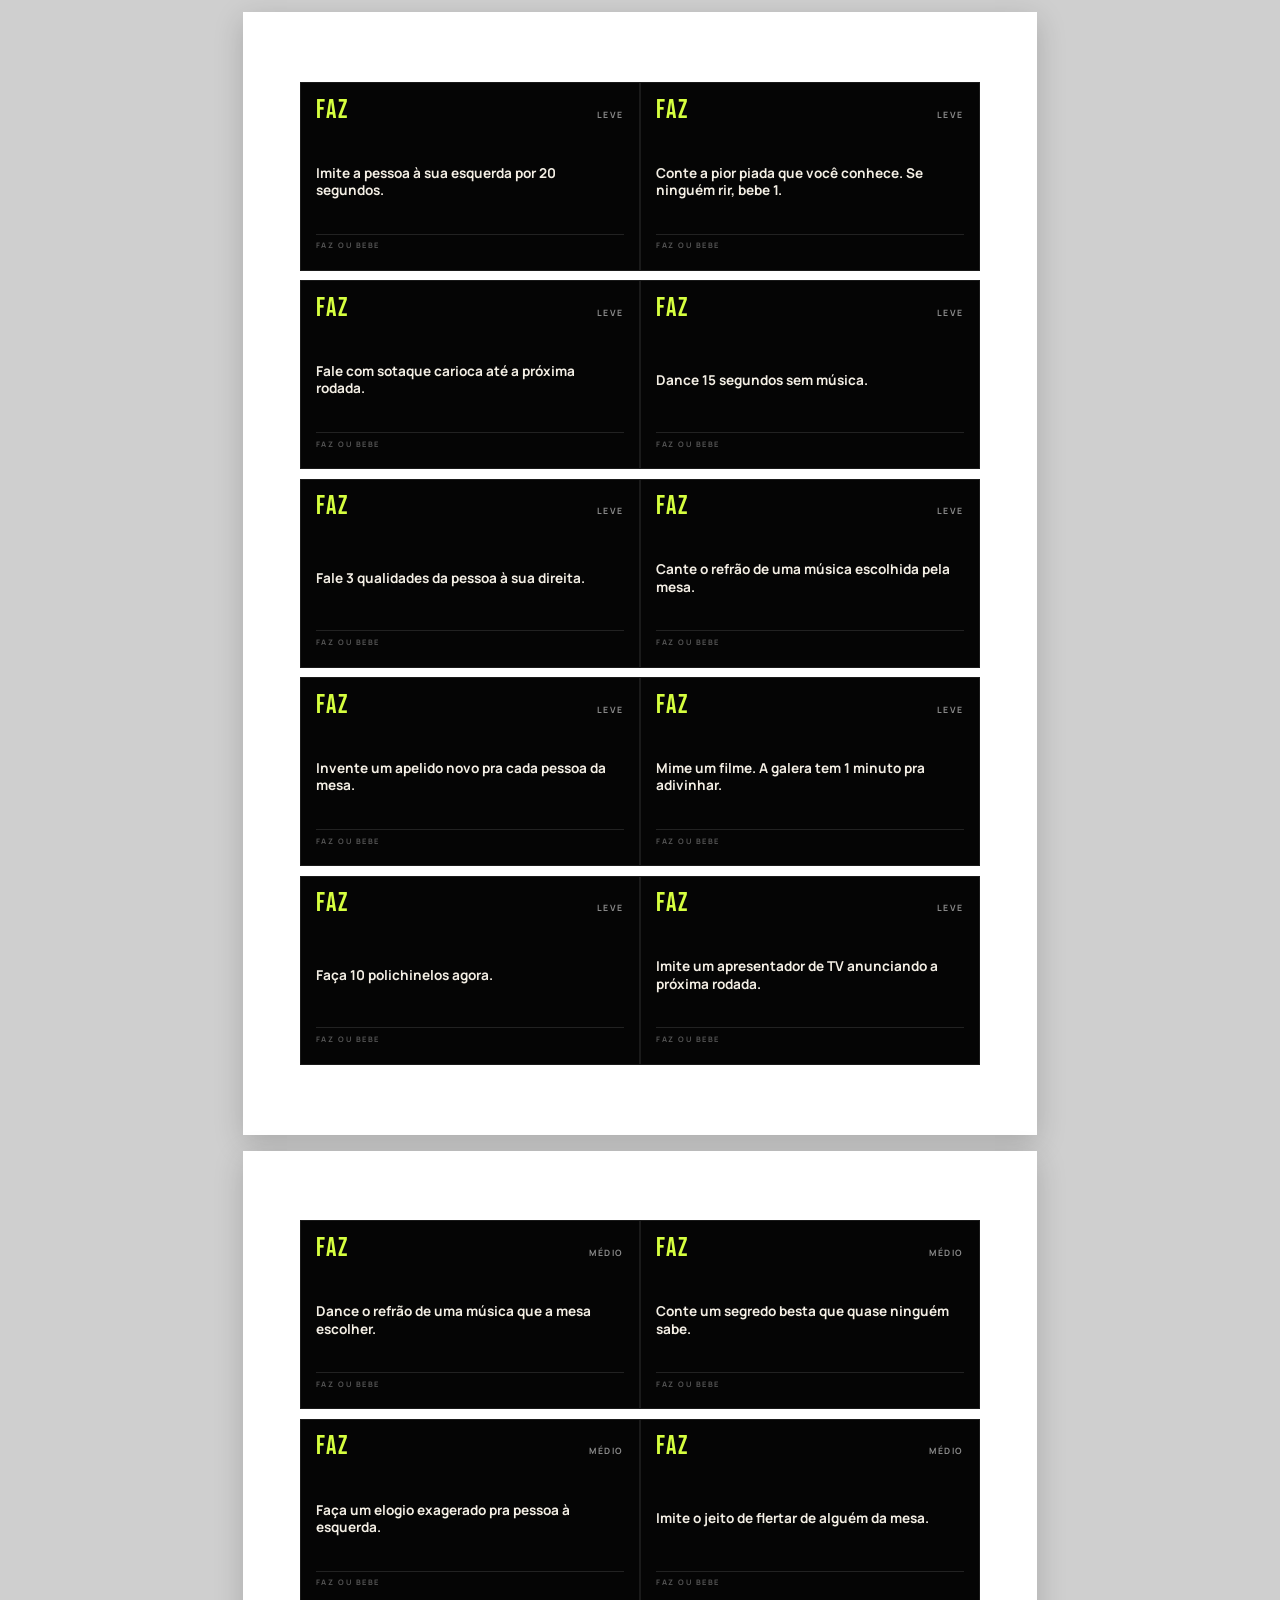
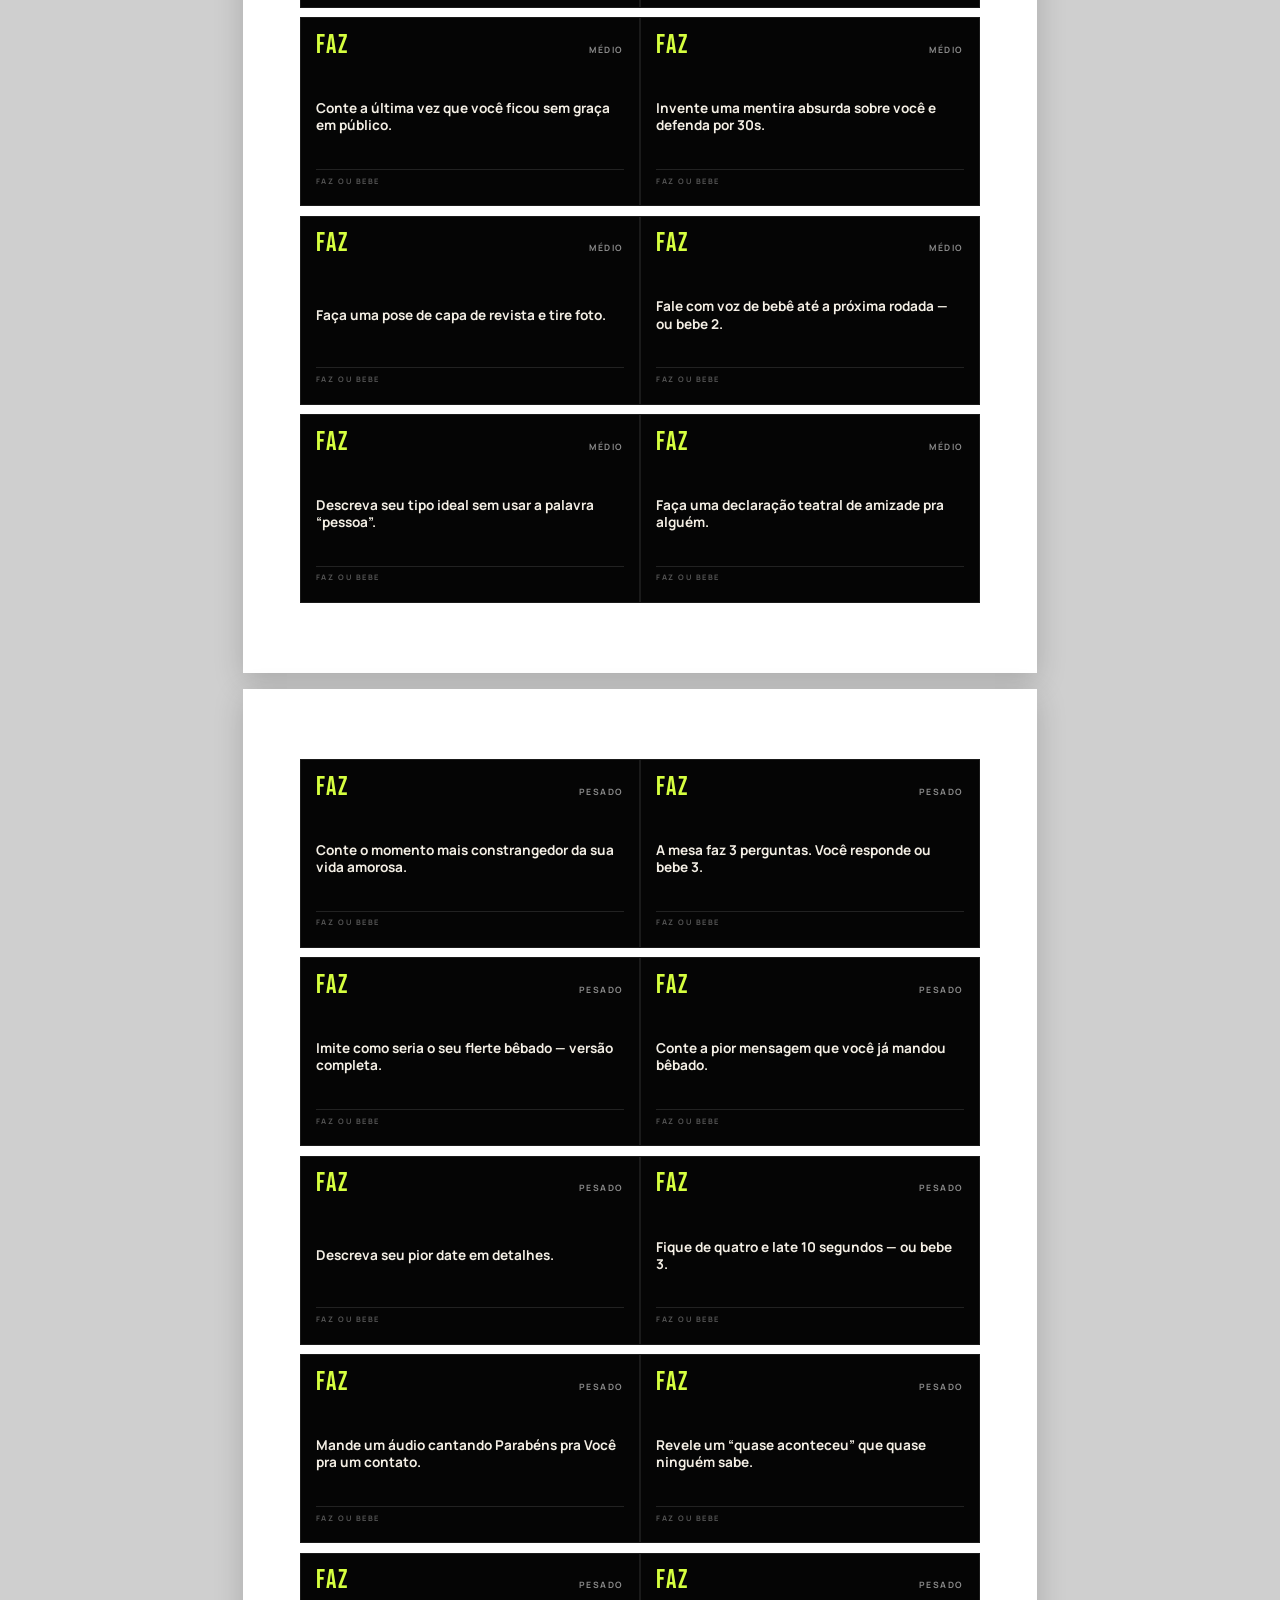
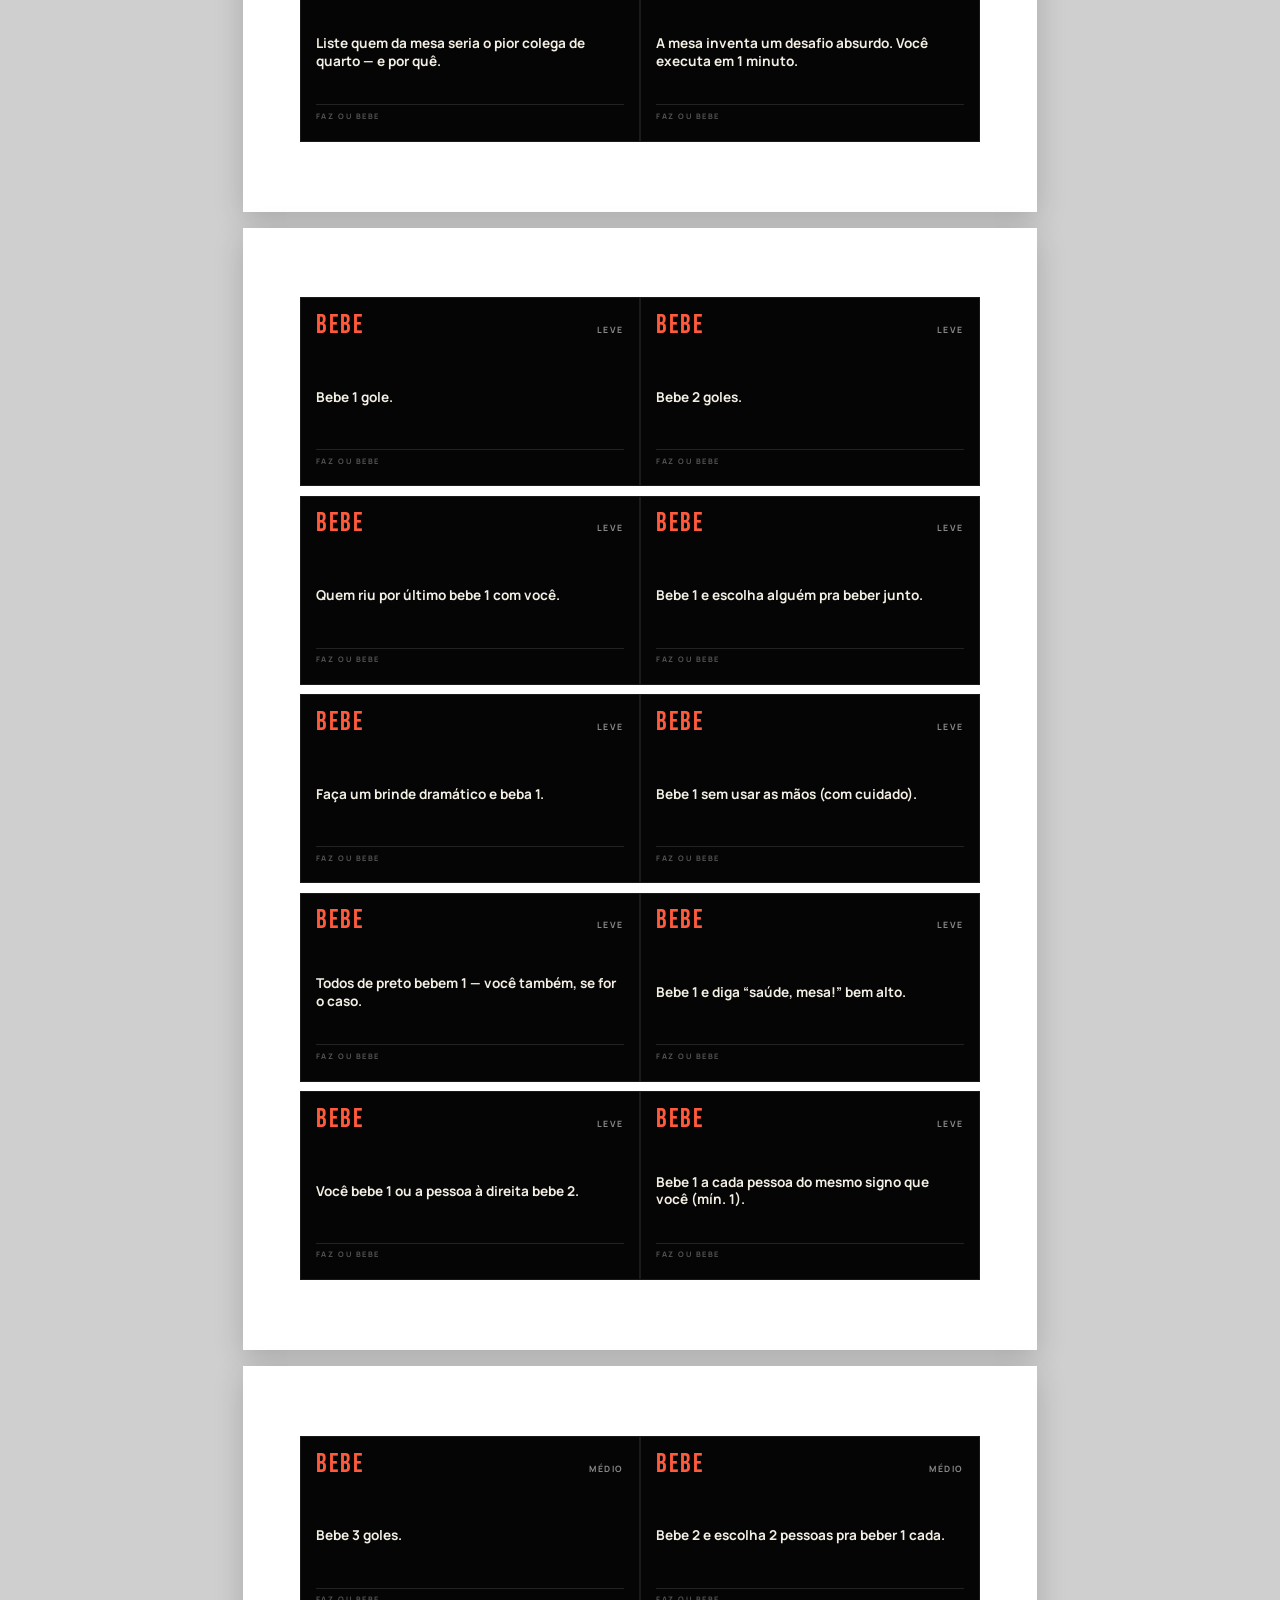
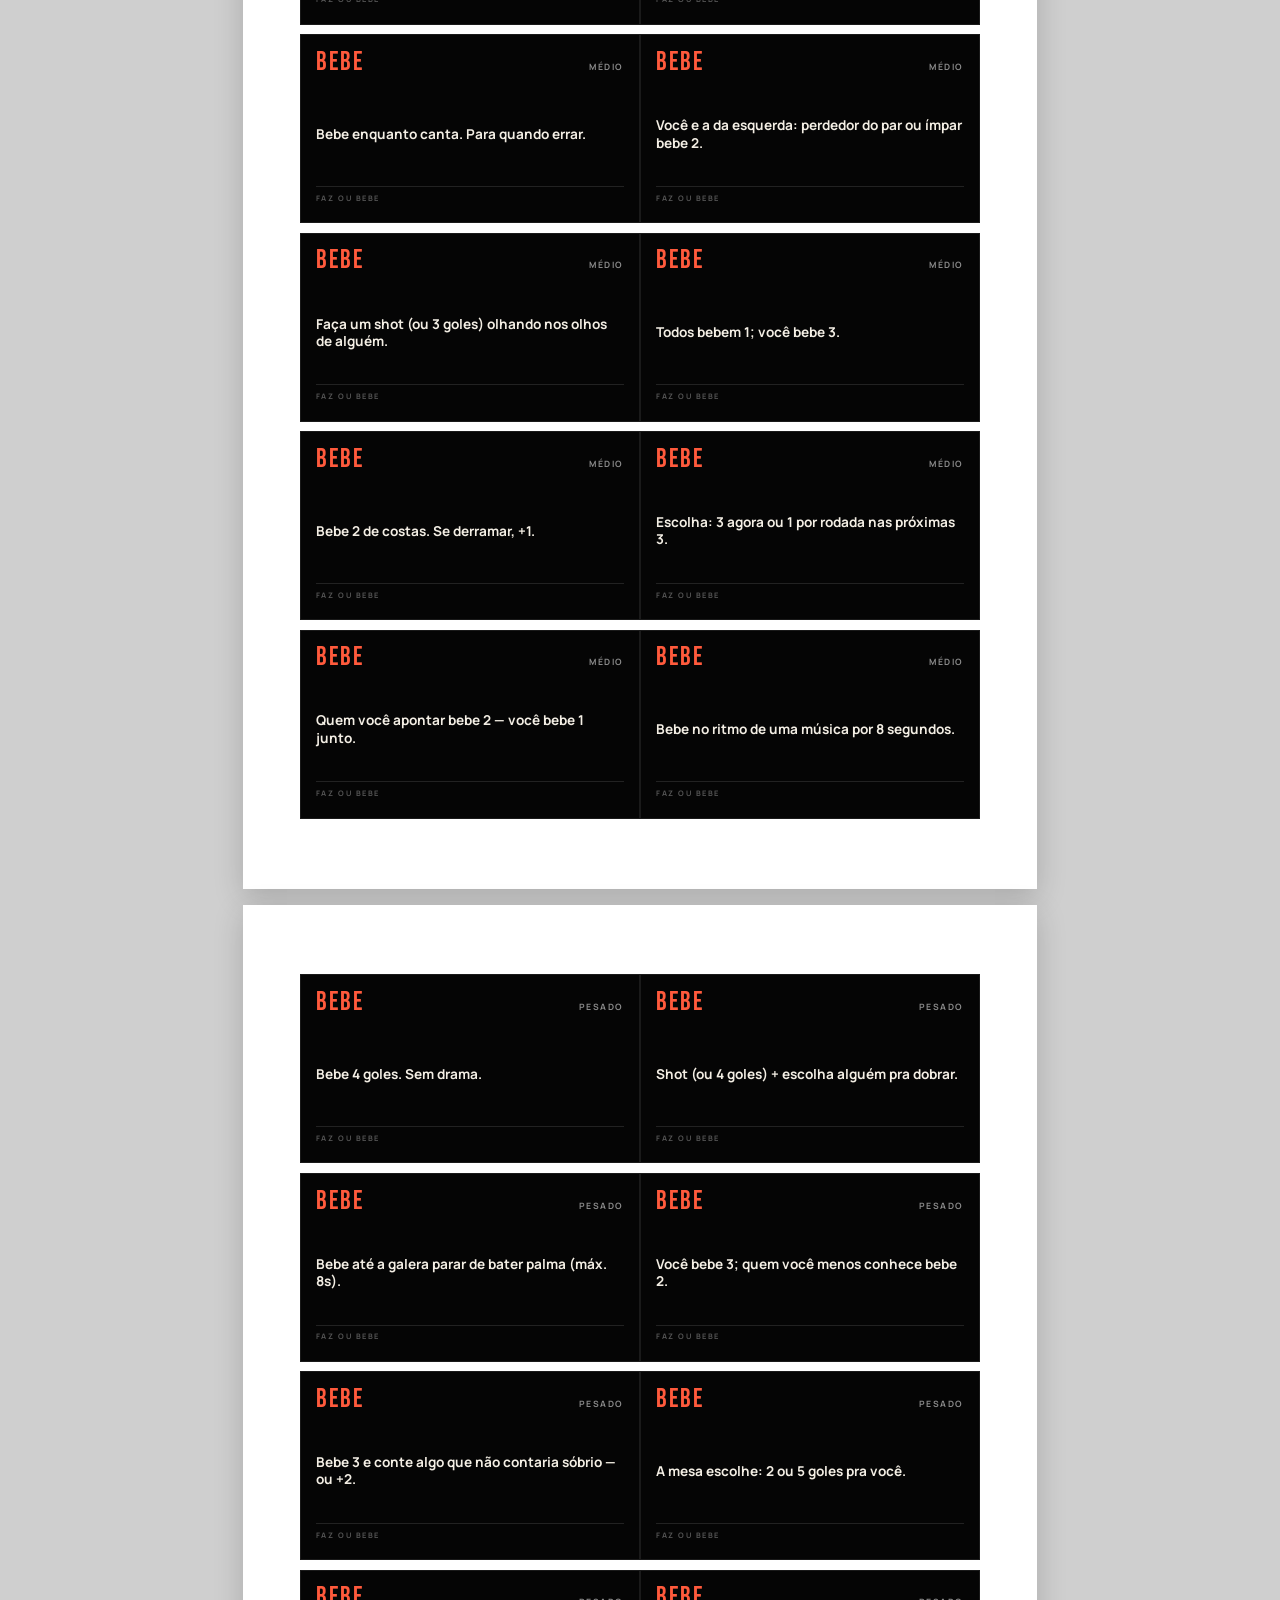
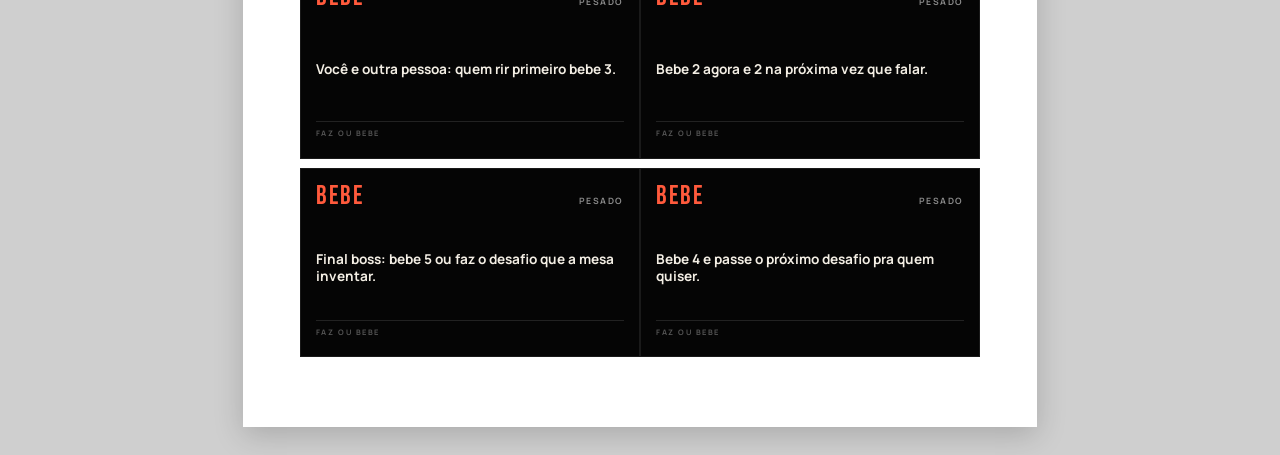
==== print/frente.html @ 2dee856b "Replace web game with printable Faz ou Bebe cards Business-card sized deck (90x50mm): black backs wi" ====
<!DOCTYPE html>
<html lang="pt-BR">
<head>
  <meta charset="UTF-8" />
  <title>FAZ OU BEBE — Frente</title>
  <style>
  @import url('https://fonts.googleapis.com/css2?family=Bebas+Neue&family=Manrope:wght@500;700;800&display=swap');

  :root {
    --black: #050505;
    --ink: #f3eee4;
    --faz: #d6ff3f;
    --bebe: #ff5a3c;
    --mute: #8a8a8a;
    --card-w: 90mm;
    --card-h: 50mm;
  }

  * { box-sizing: border-box; }
  html, body {
    margin: 0;
    padding: 0;
    background: #fff;
    color: var(--ink);
    font-family: "Manrope", system-ui, sans-serif;
    -webkit-print-color-adjust: exact;
    print-color-adjust: exact;
  }

  .sheet {
    width: 210mm;
    height: 297mm;
    padding: 18.5mm 15mm;
    display: grid;
    grid-template-columns: repeat(2, var(--card-w));
    grid-template-rows: repeat(5, var(--card-h));
    gap: 0;
    justify-content: space-between;
    align-content: space-between;
    page-break-after: always;
    break-after: page;
  }
  .sheet:last-child {
    page-break-after: auto;
    break-after: auto;
  }

  .card {
    width: var(--card-w);
    height: var(--card-h);
    background: var(--black);
    color: var(--ink);
    position: relative;
    overflow: hidden;
    border: 0.2mm solid #1a1a1a;
  }
  .card.empty { visibility: hidden; }

  /* —— VERSO (costas / embaralhar) —— */
  .card-back {
    display: flex;
    flex-direction: column;
    align-items: center;
    justify-content: center;
    text-align: center;
    padding: 4mm;
    background:
      radial-gradient(120% 80% at 50% 120%, #1a1a1a 0%, transparent 55%),
      var(--black);
  }
  .card-back .brand {
    font-family: "Bebas Neue", Impact, sans-serif;
    font-size: 15mm;
    line-height: 0.85;
    letter-spacing: 0.04em;
    margin: 0;
  }
  .card-back .brand span { display: block; }
  .card-back .ou {
    color: var(--bebe);
    font-size: 5.5mm;
    letter-spacing: 0.35em;
    margin: 1.2mm 0 0.8mm;
  }
  .card-back .hint {
    margin-top: 3mm;
    font-size: 2.4mm;
    letter-spacing: 0.28em;
    text-transform: uppercase;
    color: var(--mute);
    font-weight: 700;
  }
  .card-back .frame {
    position: absolute;
    inset: 2.2mm;
    border: 0.35mm solid #2a2a2a;
    pointer-events: none;
  }

  /* —— FRENTE (desafio) —— */
  .card-front {
    display: flex;
    flex-direction: column;
    padding: 3.6mm 4mm 3.2mm;
    background: var(--black);
  }
  .card-front .top {
    display: flex;
    justify-content: space-between;
    align-items: baseline;
    margin-bottom: 2mm;
  }
  .badge {
    font-family: "Bebas Neue", Impact, sans-serif;
    font-size: 7mm;
    letter-spacing: 0.08em;
    line-height: 1;
  }
  .badge.faz { color: var(--faz); }
  .badge.bebe { color: var(--bebe); }
  .nivel {
    font-size: 2.3mm;
    letter-spacing: 0.18em;
    text-transform: uppercase;
    color: var(--mute);
    font-weight: 700;
  }
  .texto {
    margin: 0;
    flex: 1;
    font-size: 3.6mm;
    line-height: 1.28;
    font-weight: 700;
    display: flex;
    align-items: center;
  }
  .texto.long { font-size: 3.1mm; }
  .foot {
    margin-top: auto;
    padding-top: 1.5mm;
    border-top: 0.25mm solid #222;
    font-size: 2mm;
    letter-spacing: 0.2em;
    text-transform: uppercase;
    color: #555;
    font-weight: 700;
  }

  @page {
    size: A4;
    margin: 0;
  }

  @media screen {
    body {
      background: #cfcfcf;
      padding: 12px;
    }
    .sheet {
      background: #fff;
      margin: 0 auto 16px;
      box-shadow: 0 8px 28px rgba(0,0,0,.18);
    }
  }
</style>
</head>
<body>
<section class="sheet">
    <article class="card card-front">
      <div class="top">
        <span class="badge faz">FAZ</span>
        <span class="nivel">leve</span>
      </div>
      <p class="texto">Imite a pessoa à sua esquerda por 20 segundos.</p>
      <p class="foot">faz ou bebe</p>
    </article>
    <article class="card card-front">
      <div class="top">
        <span class="badge faz">FAZ</span>
        <span class="nivel">leve</span>
      </div>
      <p class="texto">Conte a pior piada que você conhece. Se ninguém rir, bebe 1.</p>
      <p class="foot">faz ou bebe</p>
    </article>
    <article class="card card-front">
      <div class="top">
        <span class="badge faz">FAZ</span>
        <span class="nivel">leve</span>
      </div>
      <p class="texto">Fale com sotaque carioca até a próxima rodada.</p>
      <p class="foot">faz ou bebe</p>
    </article>
    <article class="card card-front">
      <div class="top">
        <span class="badge faz">FAZ</span>
        <span class="nivel">leve</span>
      </div>
      <p class="texto">Dance 15 segundos sem música.</p>
      <p class="foot">faz ou bebe</p>
    </article>
    <article class="card card-front">
      <div class="top">
        <span class="badge faz">FAZ</span>
        <span class="nivel">leve</span>
      </div>
      <p class="texto">Fale 3 qualidades da pessoa à sua direita.</p>
      <p class="foot">faz ou bebe</p>
    </article>
    <article class="card card-front">
      <div class="top">
        <span class="badge faz">FAZ</span>
        <span class="nivel">leve</span>
      </div>
      <p class="texto">Cante o refrão de uma música escolhida pela mesa.</p>
      <p class="foot">faz ou bebe</p>
    </article>
    <article class="card card-front">
      <div class="top">
        <span class="badge faz">FAZ</span>
        <span class="nivel">leve</span>
      </div>
      <p class="texto">Invente um apelido novo pra cada pessoa da mesa.</p>
      <p class="foot">faz ou bebe</p>
    </article>
    <article class="card card-front">
      <div class="top">
        <span class="badge faz">FAZ</span>
        <span class="nivel">leve</span>
      </div>
      <p class="texto">Mime um filme. A galera tem 1 minuto pra adivinhar.</p>
      <p class="foot">faz ou bebe</p>
    </article>
    <article class="card card-front">
      <div class="top">
        <span class="badge faz">FAZ</span>
        <span class="nivel">leve</span>
      </div>
      <p class="texto">Faça 10 polichinelos agora.</p>
      <p class="foot">faz ou bebe</p>
    </article>
    <article class="card card-front">
      <div class="top">
        <span class="badge faz">FAZ</span>
        <span class="nivel">leve</span>
      </div>
      <p class="texto">Imite um apresentador de TV anunciando a próxima rodada.</p>
      <p class="foot">faz ou bebe</p>
    </article></section>
<section class="sheet">
    <article class="card card-front">
      <div class="top">
        <span class="badge faz">FAZ</span>
        <span class="nivel">médio</span>
      </div>
      <p class="texto">Dance o refrão de uma música que a mesa escolher.</p>
      <p class="foot">faz ou bebe</p>
    </article>
    <article class="card card-front">
      <div class="top">
        <span class="badge faz">FAZ</span>
        <span class="nivel">médio</span>
      </div>
      <p class="texto">Conte um segredo besta que quase ninguém sabe.</p>
      <p class="foot">faz ou bebe</p>
    </article>
    <article class="card card-front">
      <div class="top">
        <span class="badge faz">FAZ</span>
        <span class="nivel">médio</span>
      </div>
      <p class="texto">Faça um elogio exagerado pra pessoa à esquerda.</p>
      <p class="foot">faz ou bebe</p>
    </article>
    <article class="card card-front">
      <div class="top">
        <span class="badge faz">FAZ</span>
        <span class="nivel">médio</span>
      </div>
      <p class="texto">Imite o jeito de flertar de alguém da mesa.</p>
      <p class="foot">faz ou bebe</p>
    </article>
    <article class="card card-front">
      <div class="top">
        <span class="badge faz">FAZ</span>
        <span class="nivel">médio</span>
      </div>
      <p class="texto">Conte a última vez que você ficou sem graça em público.</p>
      <p class="foot">faz ou bebe</p>
    </article>
    <article class="card card-front">
      <div class="top">
        <span class="badge faz">FAZ</span>
        <span class="nivel">médio</span>
      </div>
      <p class="texto">Invente uma mentira absurda sobre você e defenda por 30s.</p>
      <p class="foot">faz ou bebe</p>
    </article>
    <article class="card card-front">
      <div class="top">
        <span class="badge faz">FAZ</span>
        <span class="nivel">médio</span>
      </div>
      <p class="texto">Faça uma pose de capa de revista e tire foto.</p>
      <p class="foot">faz ou bebe</p>
    </article>
    <article class="card card-front">
      <div class="top">
        <span class="badge faz">FAZ</span>
        <span class="nivel">médio</span>
      </div>
      <p class="texto">Fale com voz de bebê até a próxima rodada — ou bebe 2.</p>
      <p class="foot">faz ou bebe</p>
    </article>
    <article class="card card-front">
      <div class="top">
        <span class="badge faz">FAZ</span>
        <span class="nivel">médio</span>
      </div>
      <p class="texto">Descreva seu tipo ideal sem usar a palavra “pessoa”.</p>
      <p class="foot">faz ou bebe</p>
    </article>
    <article class="card card-front">
      <div class="top">
        <span class="badge faz">FAZ</span>
        <span class="nivel">médio</span>
      </div>
      <p class="texto">Faça uma declaração teatral de amizade pra alguém.</p>
      <p class="foot">faz ou bebe</p>
    </article></section>
<section class="sheet">
    <article class="card card-front">
      <div class="top">
        <span class="badge faz">FAZ</span>
        <span class="nivel">pesado</span>
      </div>
      <p class="texto">Conte o momento mais constrangedor da sua vida amorosa.</p>
      <p class="foot">faz ou bebe</p>
    </article>
    <article class="card card-front">
      <div class="top">
        <span class="badge faz">FAZ</span>
        <span class="nivel">pesado</span>
      </div>
      <p class="texto">A mesa faz 3 perguntas. Você responde ou bebe 3.</p>
      <p class="foot">faz ou bebe</p>
    </article>
    <article class="card card-front">
      <div class="top">
        <span class="badge faz">FAZ</span>
        <span class="nivel">pesado</span>
      </div>
      <p class="texto">Imite como seria o seu flerte bêbado — versão completa.</p>
      <p class="foot">faz ou bebe</p>
    </article>
    <article class="card card-front">
      <div class="top">
        <span class="badge faz">FAZ</span>
        <span class="nivel">pesado</span>
      </div>
      <p class="texto">Conte a pior mensagem que você já mandou bêbado.</p>
      <p class="foot">faz ou bebe</p>
    </article>
    <article class="card card-front">
      <div class="top">
        <span class="badge faz">FAZ</span>
        <span class="nivel">pesado</span>
      </div>
      <p class="texto">Descreva seu pior date em detalhes.</p>
      <p class="foot">faz ou bebe</p>
    </article>
    <article class="card card-front">
      <div class="top">
        <span class="badge faz">FAZ</span>
        <span class="nivel">pesado</span>
      </div>
      <p class="texto">Fique de quatro e late 10 segundos — ou bebe 3.</p>
      <p class="foot">faz ou bebe</p>
    </article>
    <article class="card card-front">
      <div class="top">
        <span class="badge faz">FAZ</span>
        <span class="nivel">pesado</span>
      </div>
      <p class="texto">Mande um áudio cantando Parabéns pra Você pra um contato.</p>
      <p class="foot">faz ou bebe</p>
    </article>
    <article class="card card-front">
      <div class="top">
        <span class="badge faz">FAZ</span>
        <span class="nivel">pesado</span>
      </div>
      <p class="texto">Revele um “quase aconteceu” que quase ninguém sabe.</p>
      <p class="foot">faz ou bebe</p>
    </article>
    <article class="card card-front">
      <div class="top">
        <span class="badge faz">FAZ</span>
        <span class="nivel">pesado</span>
      </div>
      <p class="texto">Liste quem da mesa seria o pior colega de quarto — e por quê.</p>
      <p class="foot">faz ou bebe</p>
    </article>
    <article class="card card-front">
      <div class="top">
        <span class="badge faz">FAZ</span>
        <span class="nivel">pesado</span>
      </div>
      <p class="texto">A mesa inventa um desafio absurdo. Você executa em 1 minuto.</p>
      <p class="foot">faz ou bebe</p>
    </article></section>
<section class="sheet">
    <article class="card card-front">
      <div class="top">
        <span class="badge bebe">BEBE</span>
        <span class="nivel">leve</span>
      </div>
      <p class="texto">Bebe 1 gole.</p>
      <p class="foot">faz ou bebe</p>
    </article>
    <article class="card card-front">
      <div class="top">
        <span class="badge bebe">BEBE</span>
        <span class="nivel">leve</span>
      </div>
      <p class="texto">Bebe 2 goles.</p>
      <p class="foot">faz ou bebe</p>
    </article>
    <article class="card card-front">
      <div class="top">
        <span class="badge bebe">BEBE</span>
        <span class="nivel">leve</span>
      </div>
      <p class="texto">Quem riu por último bebe 1 com você.</p>
      <p class="foot">faz ou bebe</p>
    </article>
    <article class="card card-front">
      <div class="top">
        <span class="badge bebe">BEBE</span>
        <span class="nivel">leve</span>
      </div>
      <p class="texto">Bebe 1 e escolha alguém pra beber junto.</p>
      <p class="foot">faz ou bebe</p>
    </article>
    <article class="card card-front">
      <div class="top">
        <span class="badge bebe">BEBE</span>
        <span class="nivel">leve</span>
      </div>
      <p class="texto">Faça um brinde dramático e beba 1.</p>
      <p class="foot">faz ou bebe</p>
    </article>
    <article class="card card-front">
      <div class="top">
        <span class="badge bebe">BEBE</span>
        <span class="nivel">leve</span>
      </div>
      <p class="texto">Bebe 1 sem usar as mãos (com cuidado).</p>
      <p class="foot">faz ou bebe</p>
    </article>
    <article class="card card-front">
      <div class="top">
        <span class="badge bebe">BEBE</span>
        <span class="nivel">leve</span>
      </div>
      <p class="texto">Todos de preto bebem 1 — você também, se for o caso.</p>
      <p class="foot">faz ou bebe</p>
    </article>
    <article class="card card-front">
      <div class="top">
        <span class="badge bebe">BEBE</span>
        <span class="nivel">leve</span>
      </div>
      <p class="texto">Bebe 1 e diga “saúde, mesa!” bem alto.</p>
      <p class="foot">faz ou bebe</p>
    </article>
    <article class="card card-front">
      <div class="top">
        <span class="badge bebe">BEBE</span>
        <span class="nivel">leve</span>
      </div>
      <p class="texto">Você bebe 1 ou a pessoa à direita bebe 2.</p>
      <p class="foot">faz ou bebe</p>
    </article>
    <article class="card card-front">
      <div class="top">
        <span class="badge bebe">BEBE</span>
        <span class="nivel">leve</span>
      </div>
      <p class="texto">Bebe 1 a cada pessoa do mesmo signo que você (mín. 1).</p>
      <p class="foot">faz ou bebe</p>
    </article></section>
<section class="sheet">
    <article class="card card-front">
      <div class="top">
        <span class="badge bebe">BEBE</span>
        <span class="nivel">médio</span>
      </div>
      <p class="texto">Bebe 3 goles.</p>
      <p class="foot">faz ou bebe</p>
    </article>
    <article class="card card-front">
      <div class="top">
        <span class="badge bebe">BEBE</span>
        <span class="nivel">médio</span>
      </div>
      <p class="texto">Bebe 2 e escolha 2 pessoas pra beber 1 cada.</p>
      <p class="foot">faz ou bebe</p>
    </article>
    <article class="card card-front">
      <div class="top">
        <span class="badge bebe">BEBE</span>
        <span class="nivel">médio</span>
      </div>
      <p class="texto">Bebe enquanto canta. Para quando errar.</p>
      <p class="foot">faz ou bebe</p>
    </article>
    <article class="card card-front">
      <div class="top">
        <span class="badge bebe">BEBE</span>
        <span class="nivel">médio</span>
      </div>
      <p class="texto">Você e a da esquerda: perdedor do par ou ímpar bebe 2.</p>
      <p class="foot">faz ou bebe</p>
    </article>
    <article class="card card-front">
      <div class="top">
        <span class="badge bebe">BEBE</span>
        <span class="nivel">médio</span>
      </div>
      <p class="texto">Faça um shot (ou 3 goles) olhando nos olhos de alguém.</p>
      <p class="foot">faz ou bebe</p>
    </article>
    <article class="card card-front">
      <div class="top">
        <span class="badge bebe">BEBE</span>
        <span class="nivel">médio</span>
      </div>
      <p class="texto">Todos bebem 1; você bebe 3.</p>
      <p class="foot">faz ou bebe</p>
    </article>
    <article class="card card-front">
      <div class="top">
        <span class="badge bebe">BEBE</span>
        <span class="nivel">médio</span>
      </div>
      <p class="texto">Bebe 2 de costas. Se derramar, +1.</p>
      <p class="foot">faz ou bebe</p>
    </article>
    <article class="card card-front">
      <div class="top">
        <span class="badge bebe">BEBE</span>
        <span class="nivel">médio</span>
      </div>
      <p class="texto">Escolha: 3 agora ou 1 por rodada nas próximas 3.</p>
      <p class="foot">faz ou bebe</p>
    </article>
    <article class="card card-front">
      <div class="top">
        <span class="badge bebe">BEBE</span>
        <span class="nivel">médio</span>
      </div>
      <p class="texto">Quem você apontar bebe 2 — você bebe 1 junto.</p>
      <p class="foot">faz ou bebe</p>
    </article>
    <article class="card card-front">
      <div class="top">
        <span class="badge bebe">BEBE</span>
        <span class="nivel">médio</span>
      </div>
      <p class="texto">Bebe no ritmo de uma música por 8 segundos.</p>
      <p class="foot">faz ou bebe</p>
    </article></section>
<section class="sheet">
    <article class="card card-front">
      <div class="top">
        <span class="badge bebe">BEBE</span>
        <span class="nivel">pesado</span>
      </div>
      <p class="texto">Bebe 4 goles. Sem drama.</p>
      <p class="foot">faz ou bebe</p>
    </article>
    <article class="card card-front">
      <div class="top">
        <span class="badge bebe">BEBE</span>
        <span class="nivel">pesado</span>
      </div>
      <p class="texto">Shot (ou 4 goles) + escolha alguém pra dobrar.</p>
      <p class="foot">faz ou bebe</p>
    </article>
    <article class="card card-front">
      <div class="top">
        <span class="badge bebe">BEBE</span>
        <span class="nivel">pesado</span>
      </div>
      <p class="texto">Bebe até a galera parar de bater palma (máx. 8s).</p>
      <p class="foot">faz ou bebe</p>
    </article>
    <article class="card card-front">
      <div class="top">
        <span class="badge bebe">BEBE</span>
        <span class="nivel">pesado</span>
      </div>
      <p class="texto">Você bebe 3; quem você menos conhece bebe 2.</p>
      <p class="foot">faz ou bebe</p>
    </article>
    <article class="card card-front">
      <div class="top">
        <span class="badge bebe">BEBE</span>
        <span class="nivel">pesado</span>
      </div>
      <p class="texto">Bebe 3 e conte algo que não contaria sóbrio — ou +2.</p>
      <p class="foot">faz ou bebe</p>
    </article>
    <article class="card card-front">
      <div class="top">
        <span class="badge bebe">BEBE</span>
        <span class="nivel">pesado</span>
      </div>
      <p class="texto">A mesa escolhe: 2 ou 5 goles pra você.</p>
      <p class="foot">faz ou bebe</p>
    </article>
    <article class="card card-front">
      <div class="top">
        <span class="badge bebe">BEBE</span>
        <span class="nivel">pesado</span>
      </div>
      <p class="texto">Você e outra pessoa: quem rir primeiro bebe 3.</p>
      <p class="foot">faz ou bebe</p>
    </article>
    <article class="card card-front">
      <div class="top">
        <span class="badge bebe">BEBE</span>
        <span class="nivel">pesado</span>
      </div>
      <p class="texto">Bebe 2 agora e 2 na próxima vez que falar.</p>
      <p class="foot">faz ou bebe</p>
    </article>
    <article class="card card-front">
      <div class="top">
        <span class="badge bebe">BEBE</span>
        <span class="nivel">pesado</span>
      </div>
      <p class="texto">Final boss: bebe 5 ou faz o desafio que a mesa inventar.</p>
      <p class="foot">faz ou bebe</p>
    </article>
    <article class="card card-front">
      <div class="top">
        <span class="badge bebe">BEBE</span>
        <span class="nivel">pesado</span>
      </div>
      <p class="texto">Bebe 4 e passe o próximo desafio pra quem quiser.</p>
      <p class="foot">faz ou bebe</p>
    </article></section>
</body>
</html>
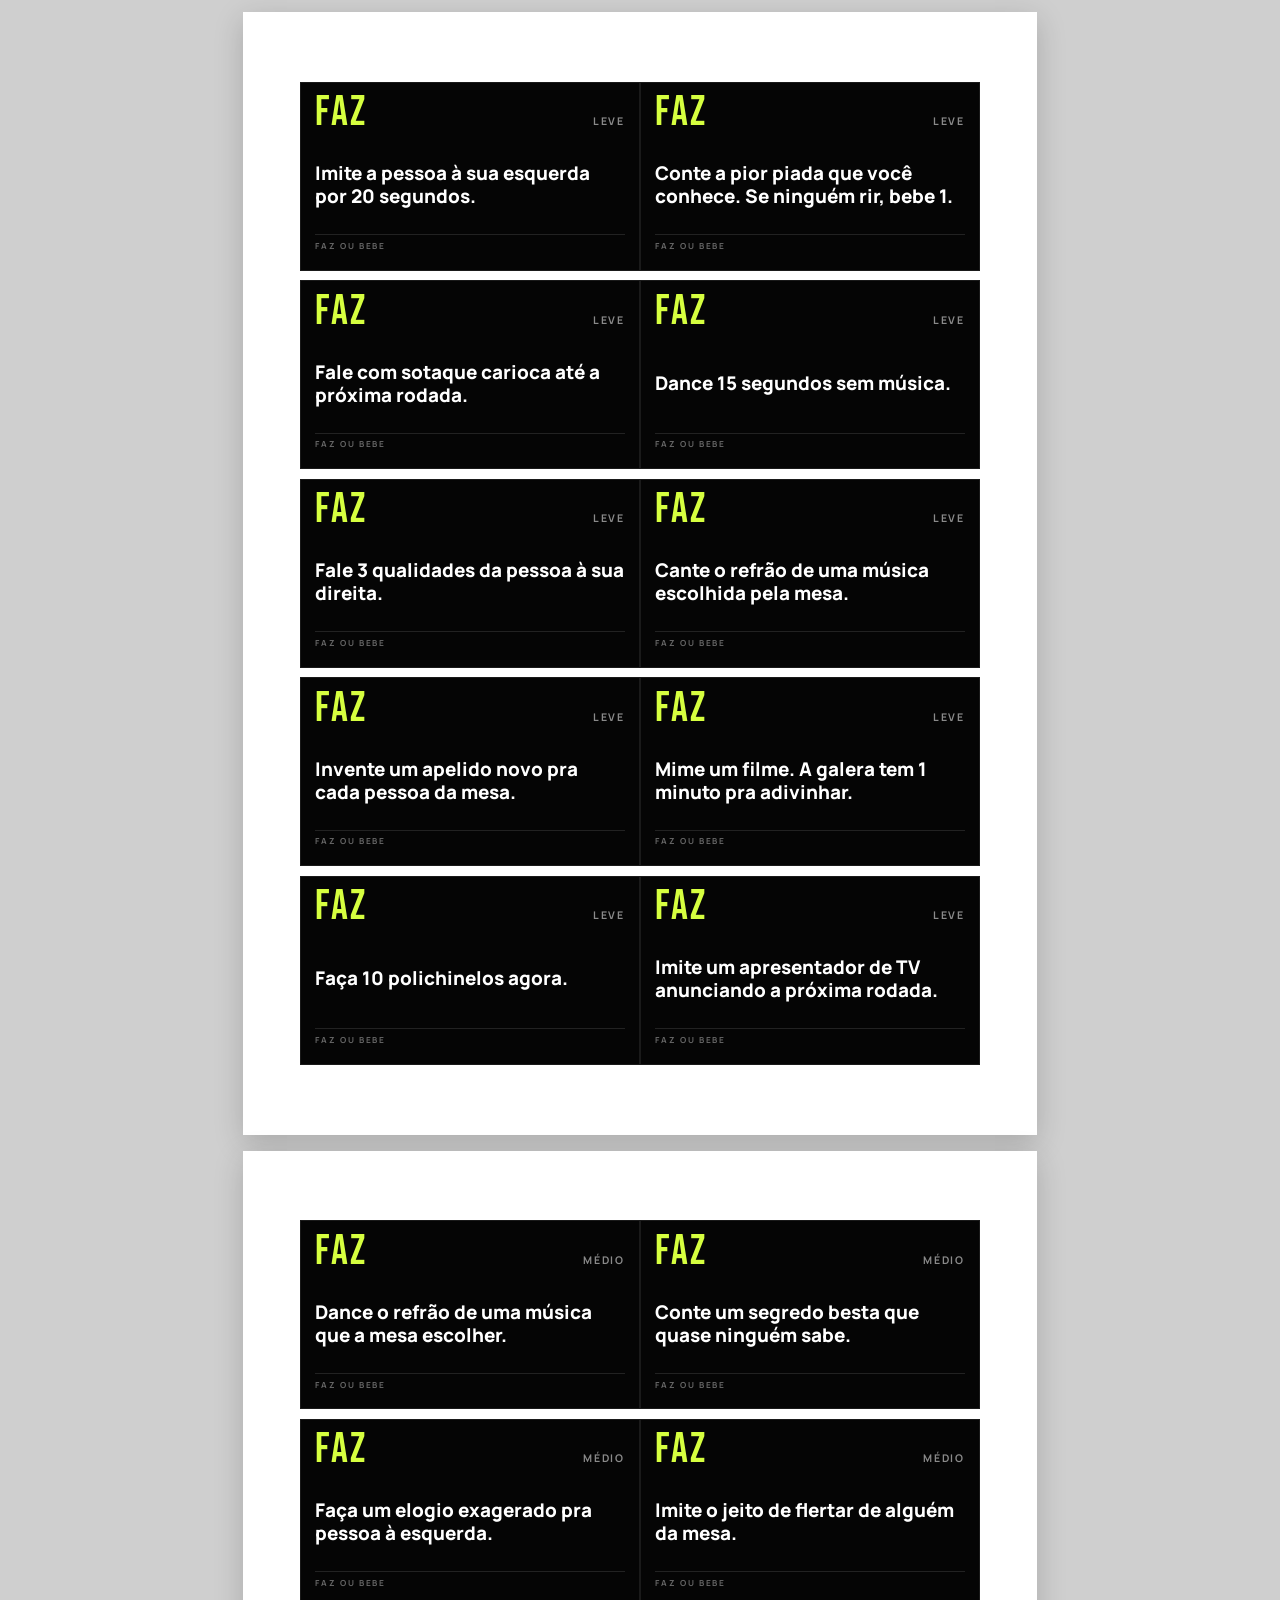
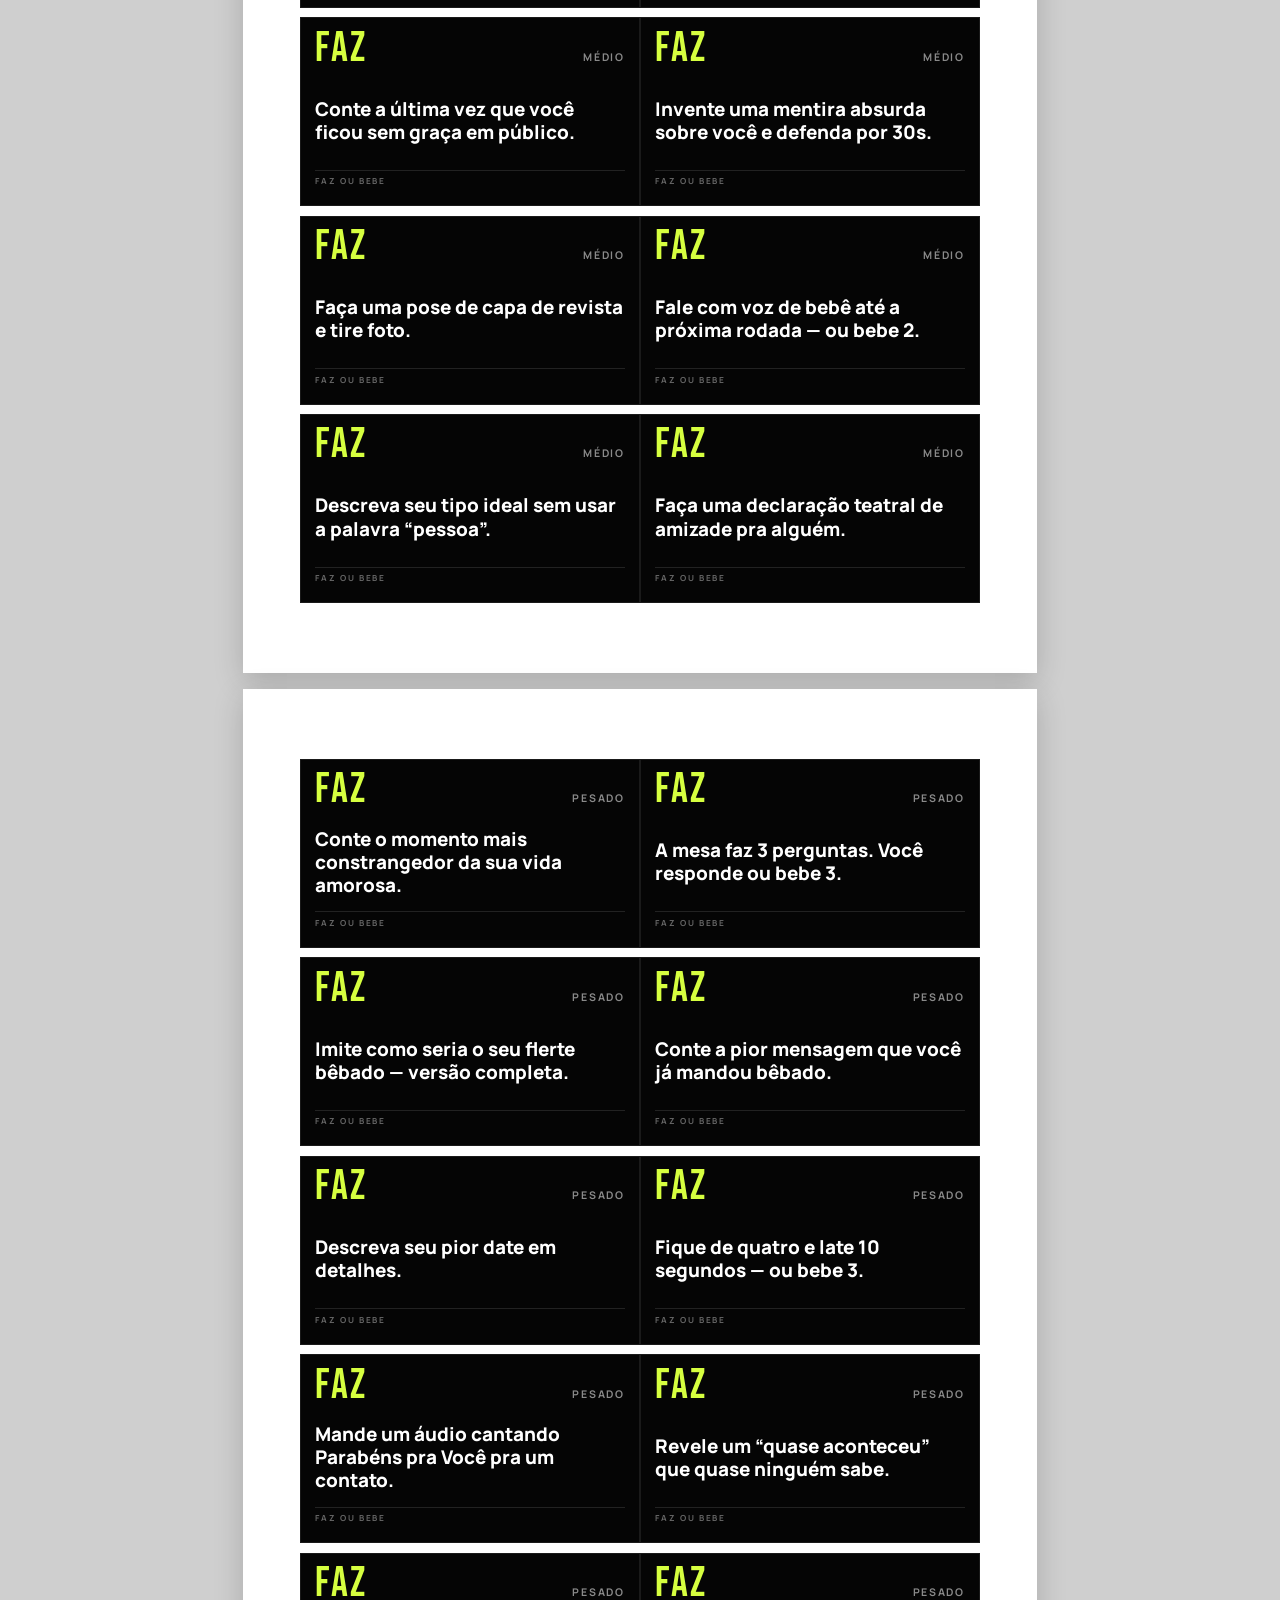
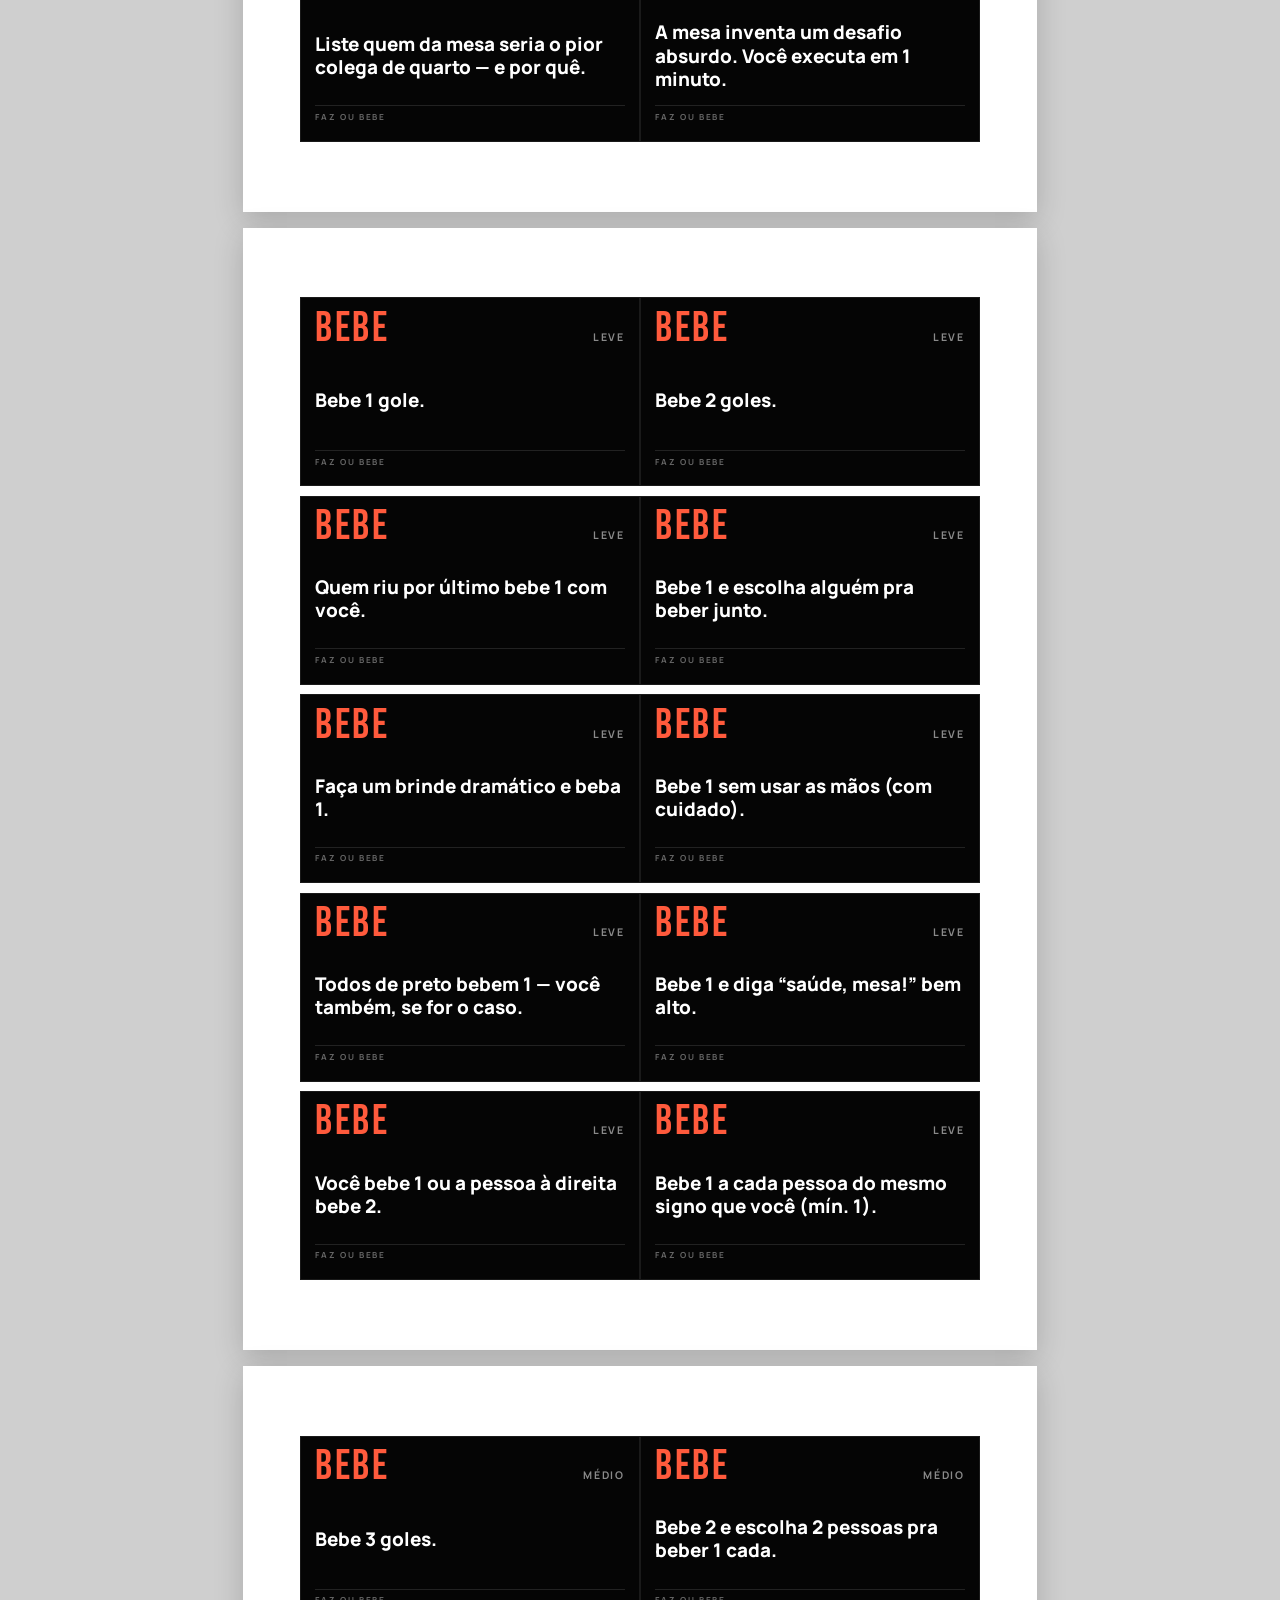
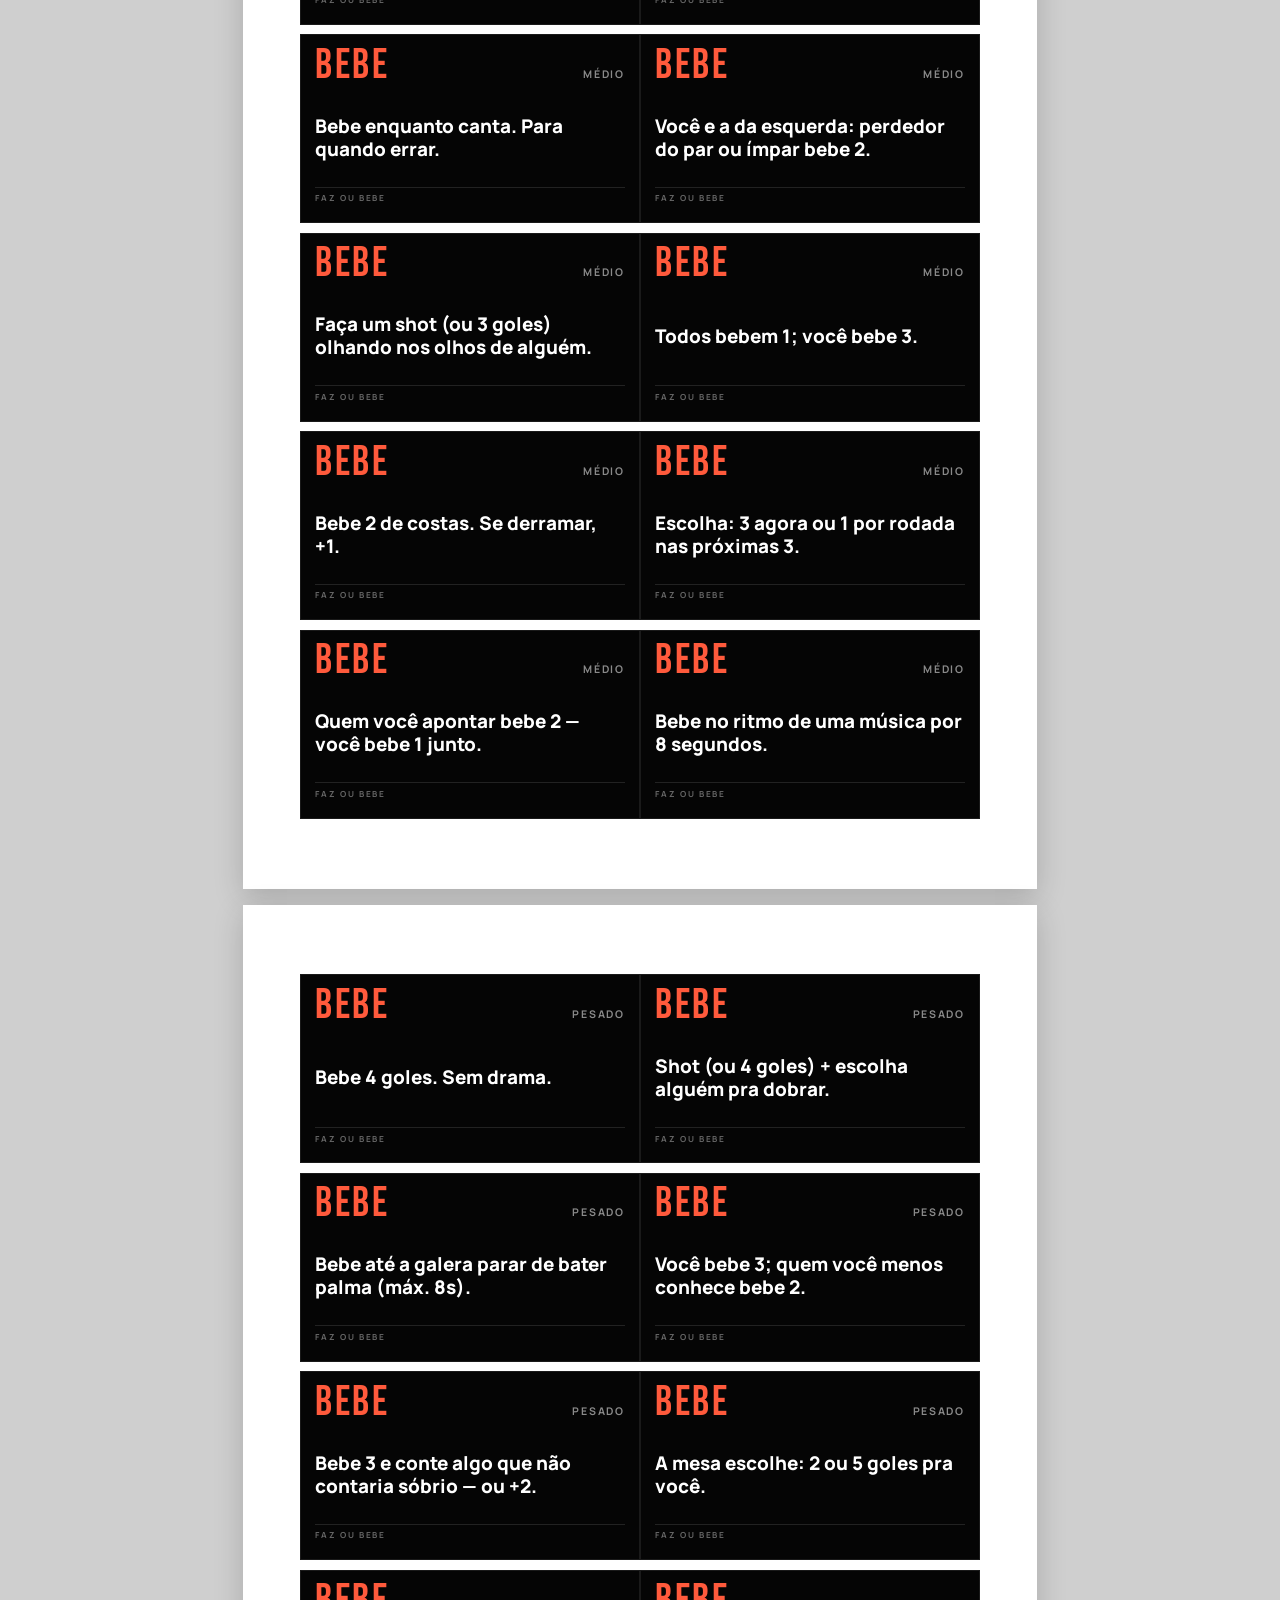
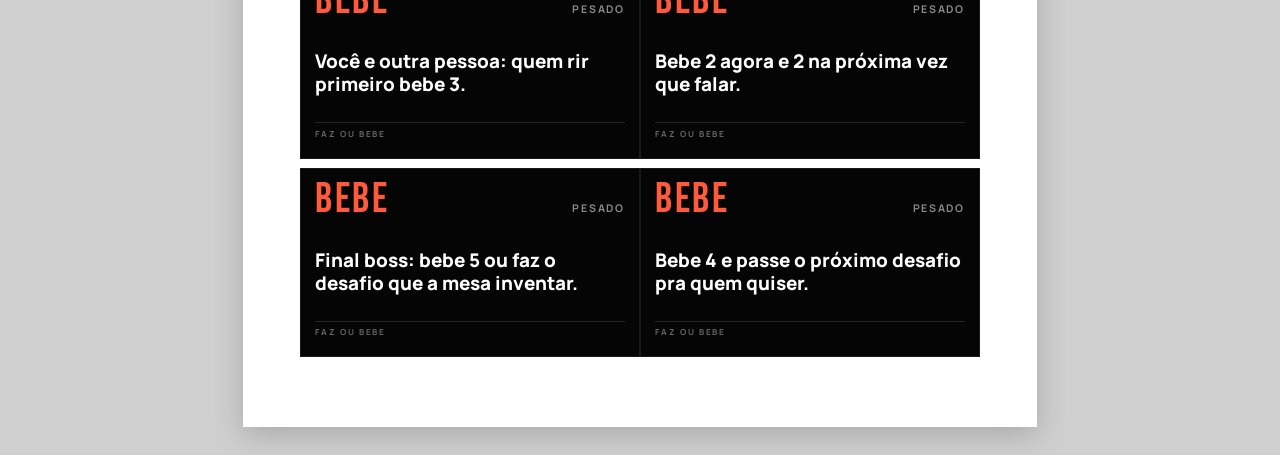
==== commit 3e7a9e78: "Increase FAZ/BEBE badge and challenge text size on card fronts Co-authored-by: mviniciusbedra-cloud " ====
--- a/print/frente.html
+++ b/print/frente.html
@@ -101,26 +101,26 @@
   .card-front {
     display: flex;
     flex-direction: column;
-    padding: 3.6mm 4mm 3.2mm;
+    padding: 3mm 3.8mm 2.8mm;
     background: var(--black);
   }
   .card-front .top {
     display: flex;
     justify-content: space-between;
     align-items: baseline;
-    margin-bottom: 2mm;
+    margin-bottom: 1.2mm;
   }
   .badge {
     font-family: "Bebas Neue", Impact, sans-serif;
-    font-size: 7mm;
-    letter-spacing: 0.08em;
-    line-height: 1;
+    font-size: 11mm;
+    letter-spacing: 0.06em;
+    line-height: 0.9;
   }
   .badge.faz { color: var(--faz); }
   .badge.bebe { color: var(--bebe); }
   .nivel {
-    font-size: 2.3mm;
-    letter-spacing: 0.18em;
+    font-size: 2.8mm;
+    letter-spacing: 0.16em;
     text-transform: uppercase;
     color: var(--mute);
     font-weight: 700;
@@ -128,21 +128,23 @@
   .texto {
     margin: 0;
     flex: 1;
-    font-size: 3.6mm;
-    line-height: 1.28;
-    font-weight: 700;
+    font-size: 5mm;
+    line-height: 1.22;
+    font-weight: 800;
+    color: #ffffff;
     display: flex;
     align-items: center;
   }
-  .texto.long { font-size: 3.1mm; }
+  .texto.long { font-size: 4.2mm; }
+  .texto.xl { font-size: 3.7mm; }
   .foot {
     margin-top: auto;
-    padding-top: 1.5mm;
+    padding-top: 1.2mm;
     border-top: 0.25mm solid #222;
-    font-size: 2mm;
+    font-size: 2.2mm;
     letter-spacing: 0.2em;
     text-transform: uppercase;
-    color: #555;
+    color: #666;
     font-weight: 700;
   }
 
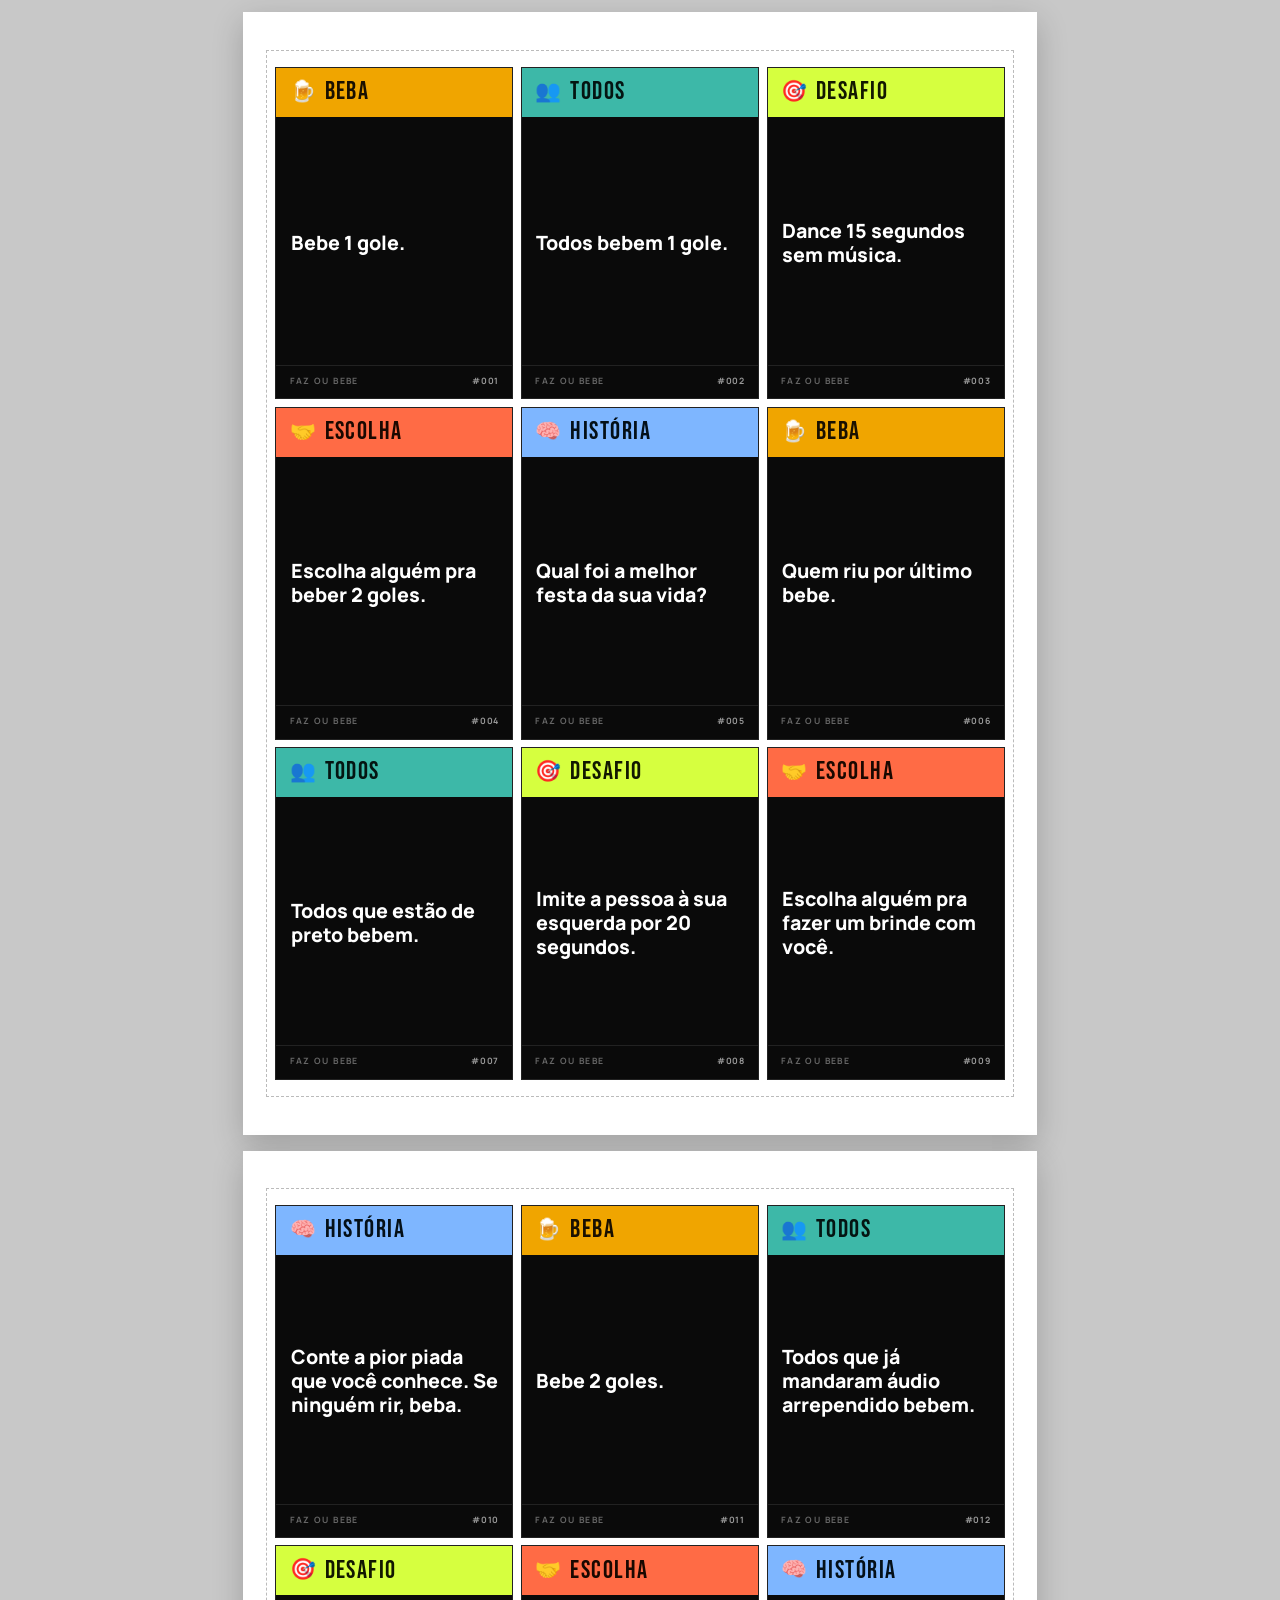
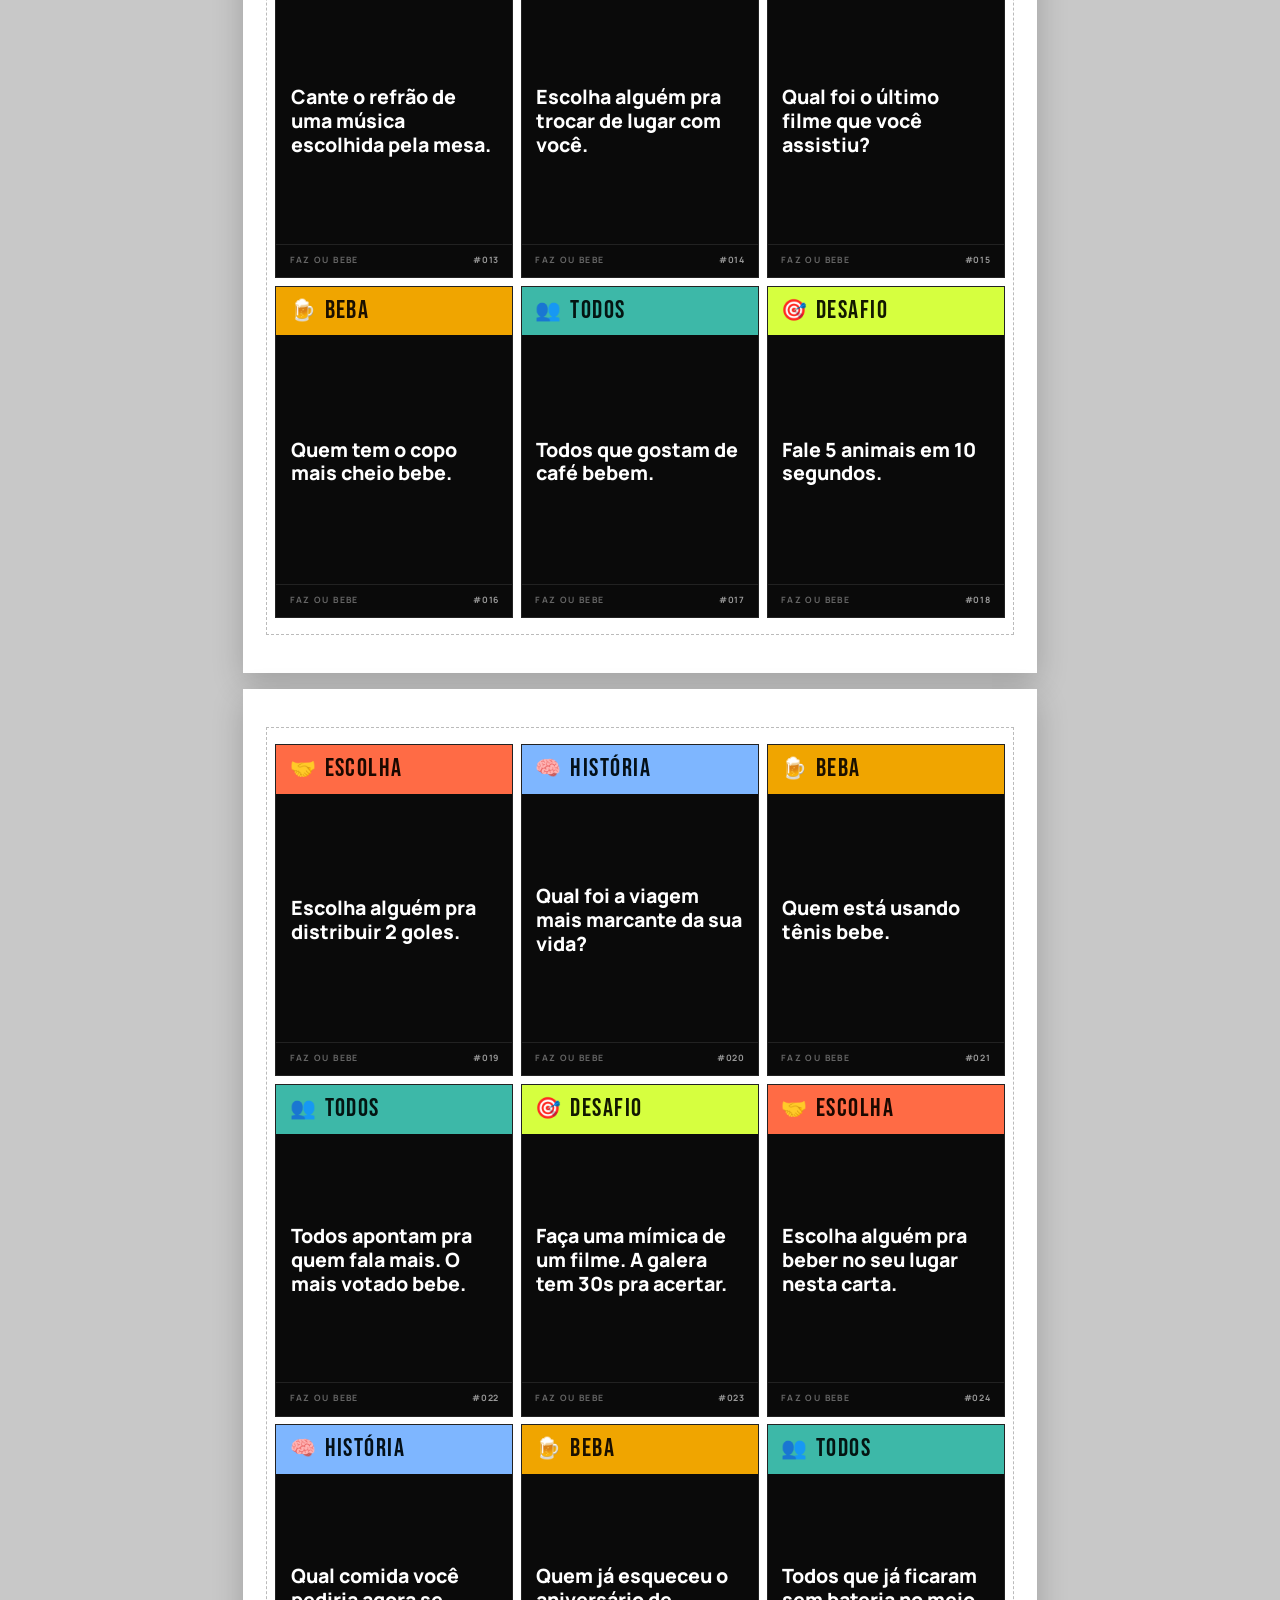
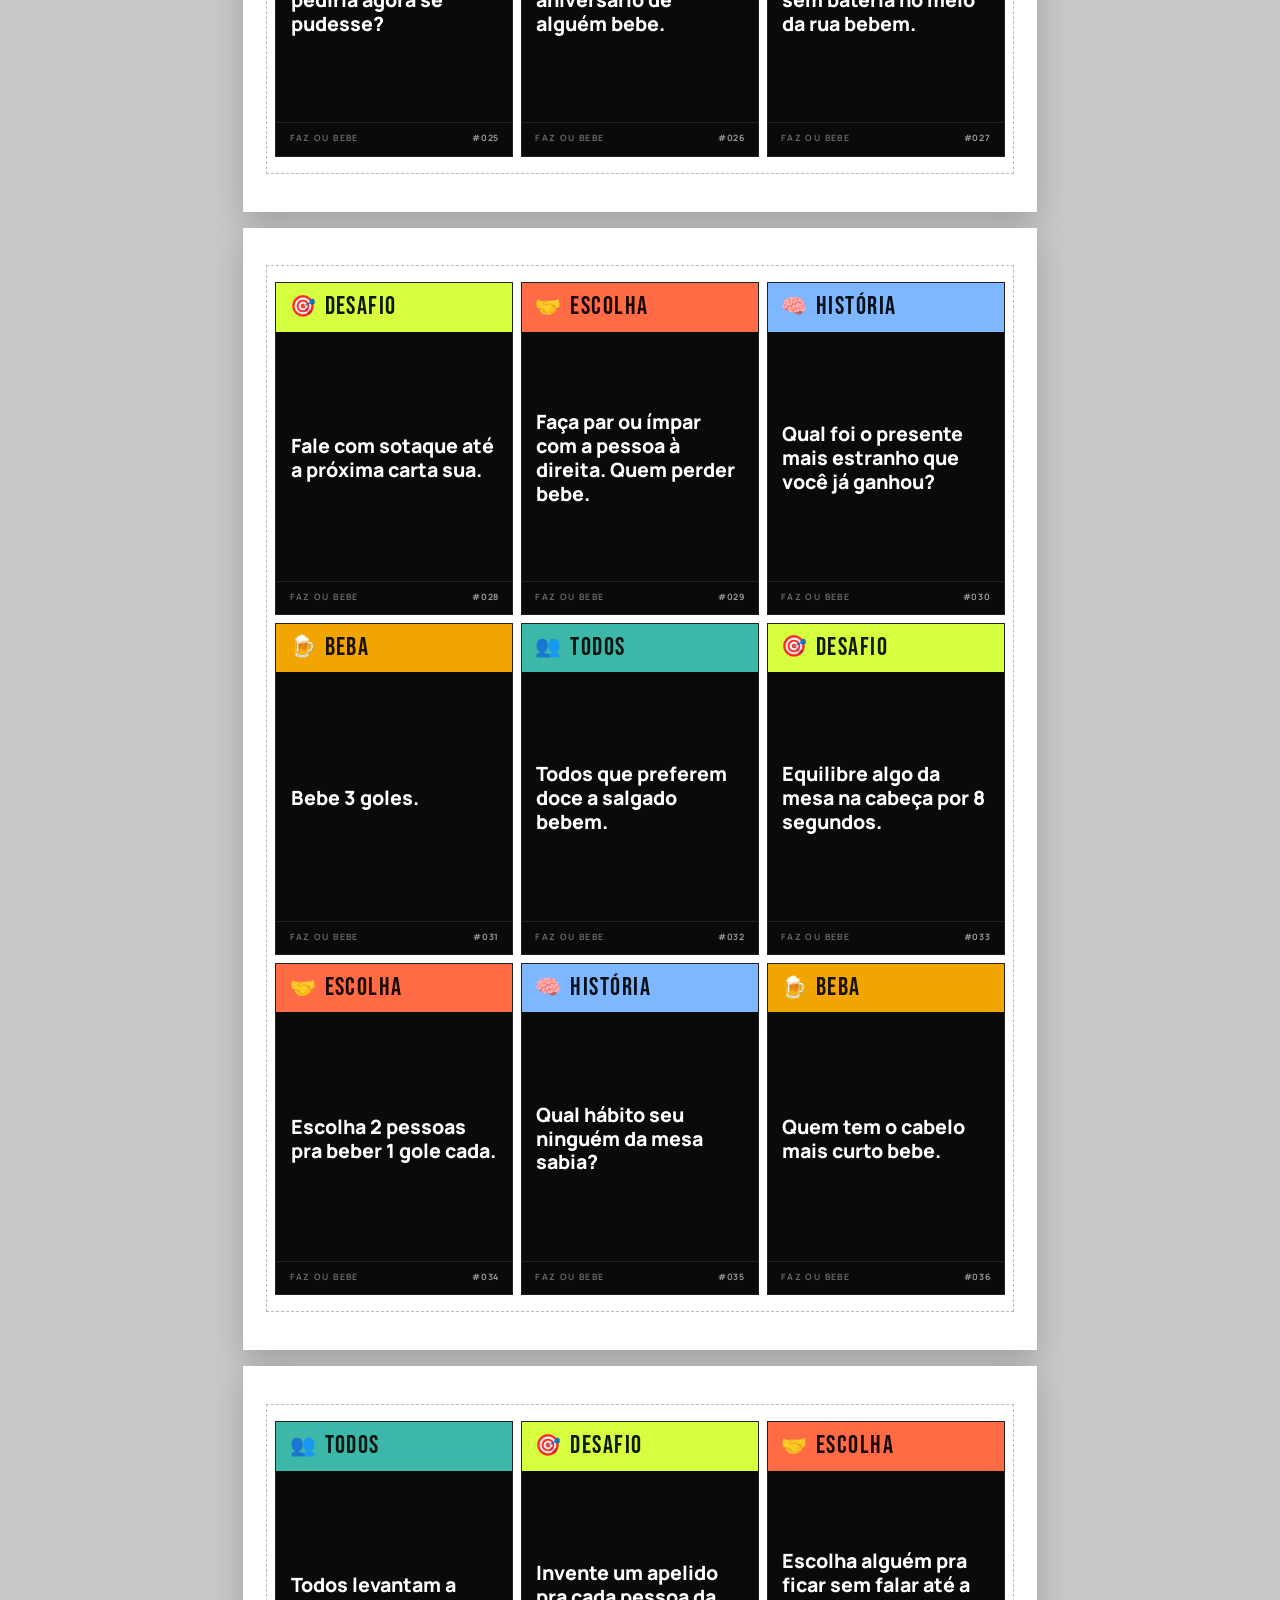
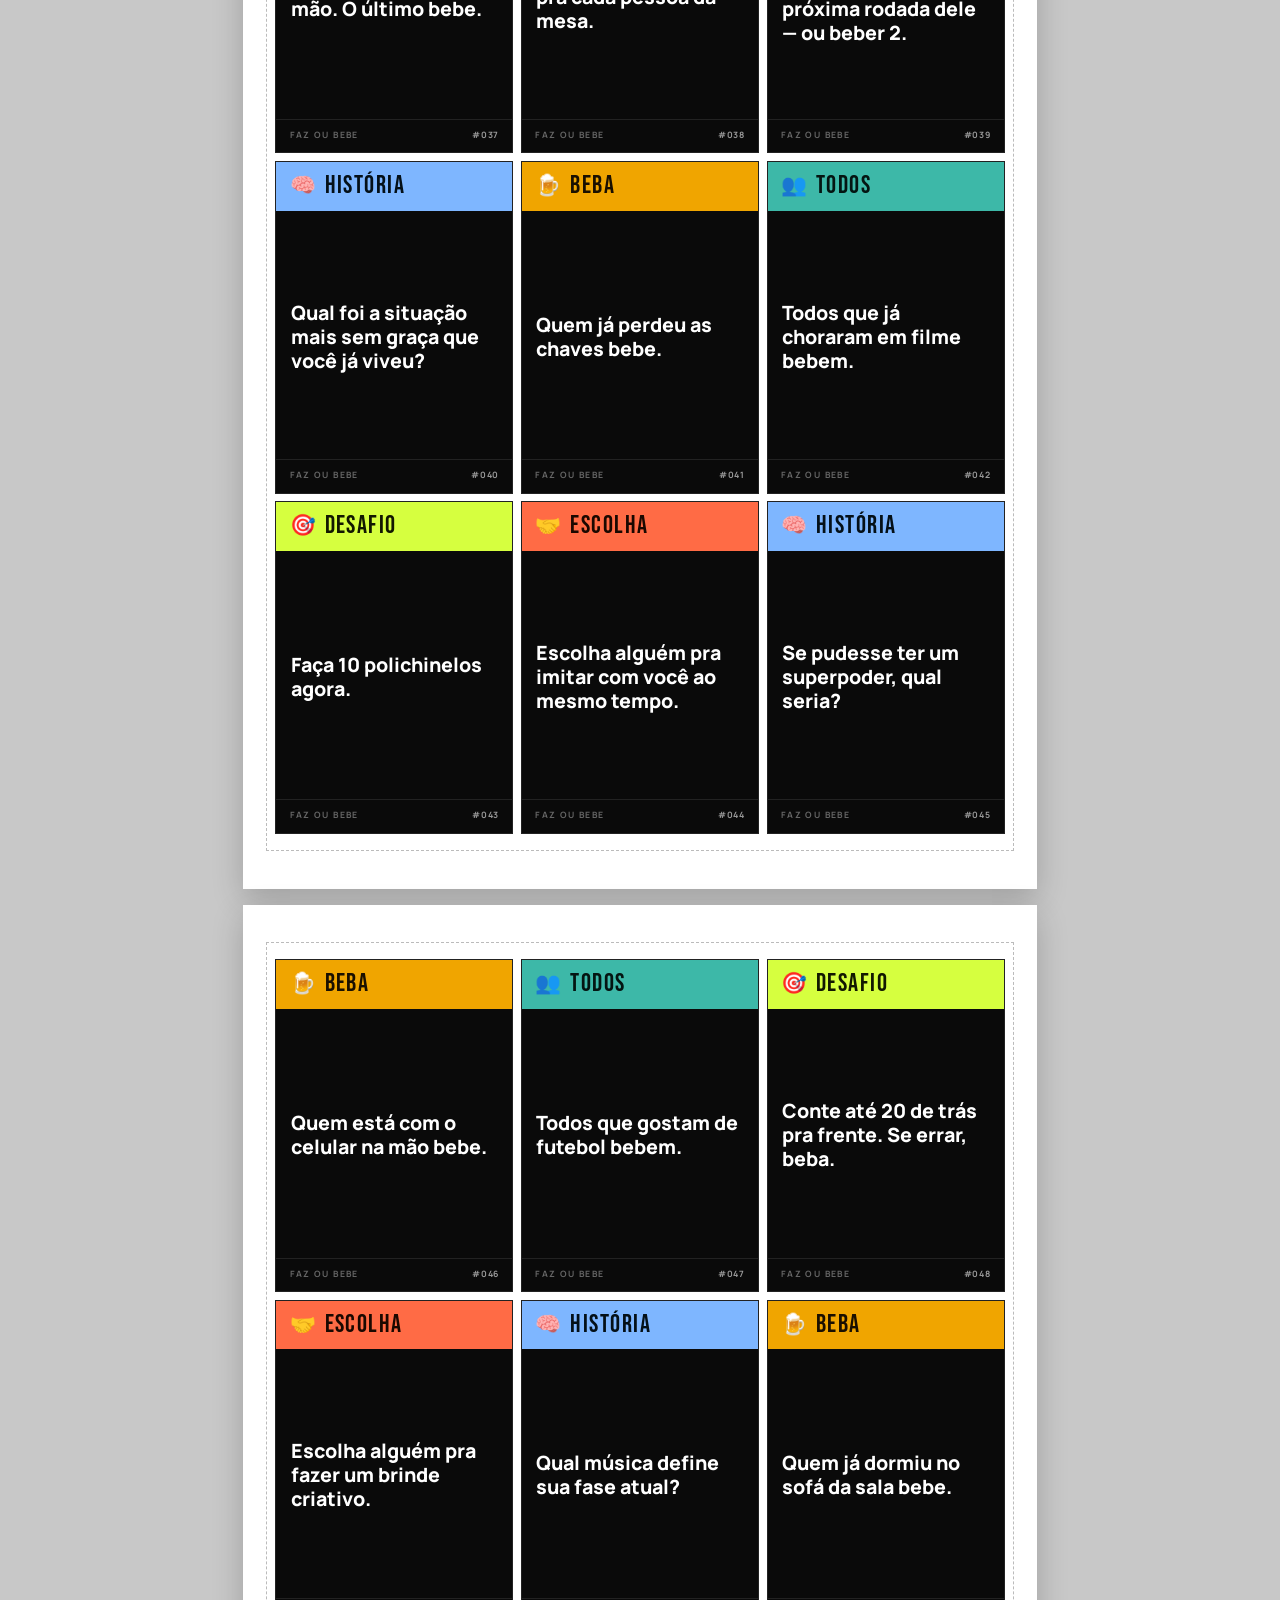
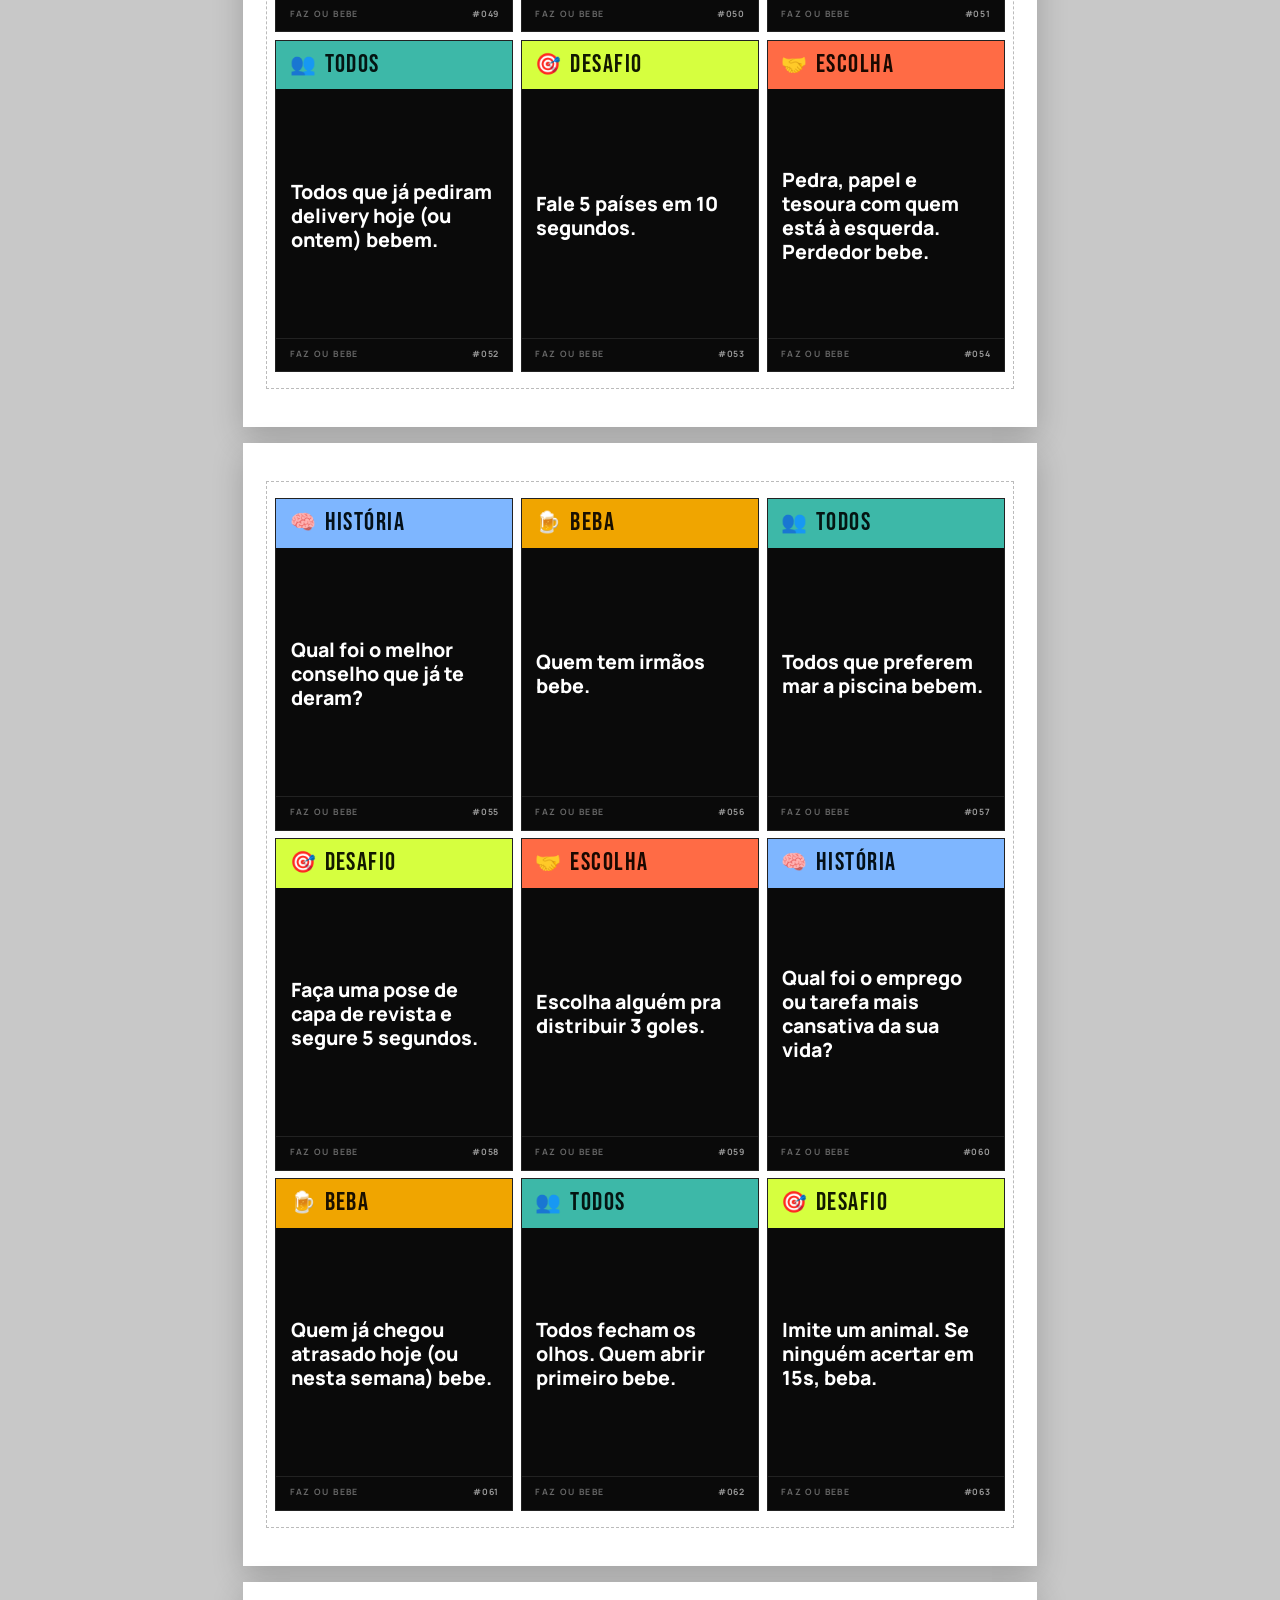
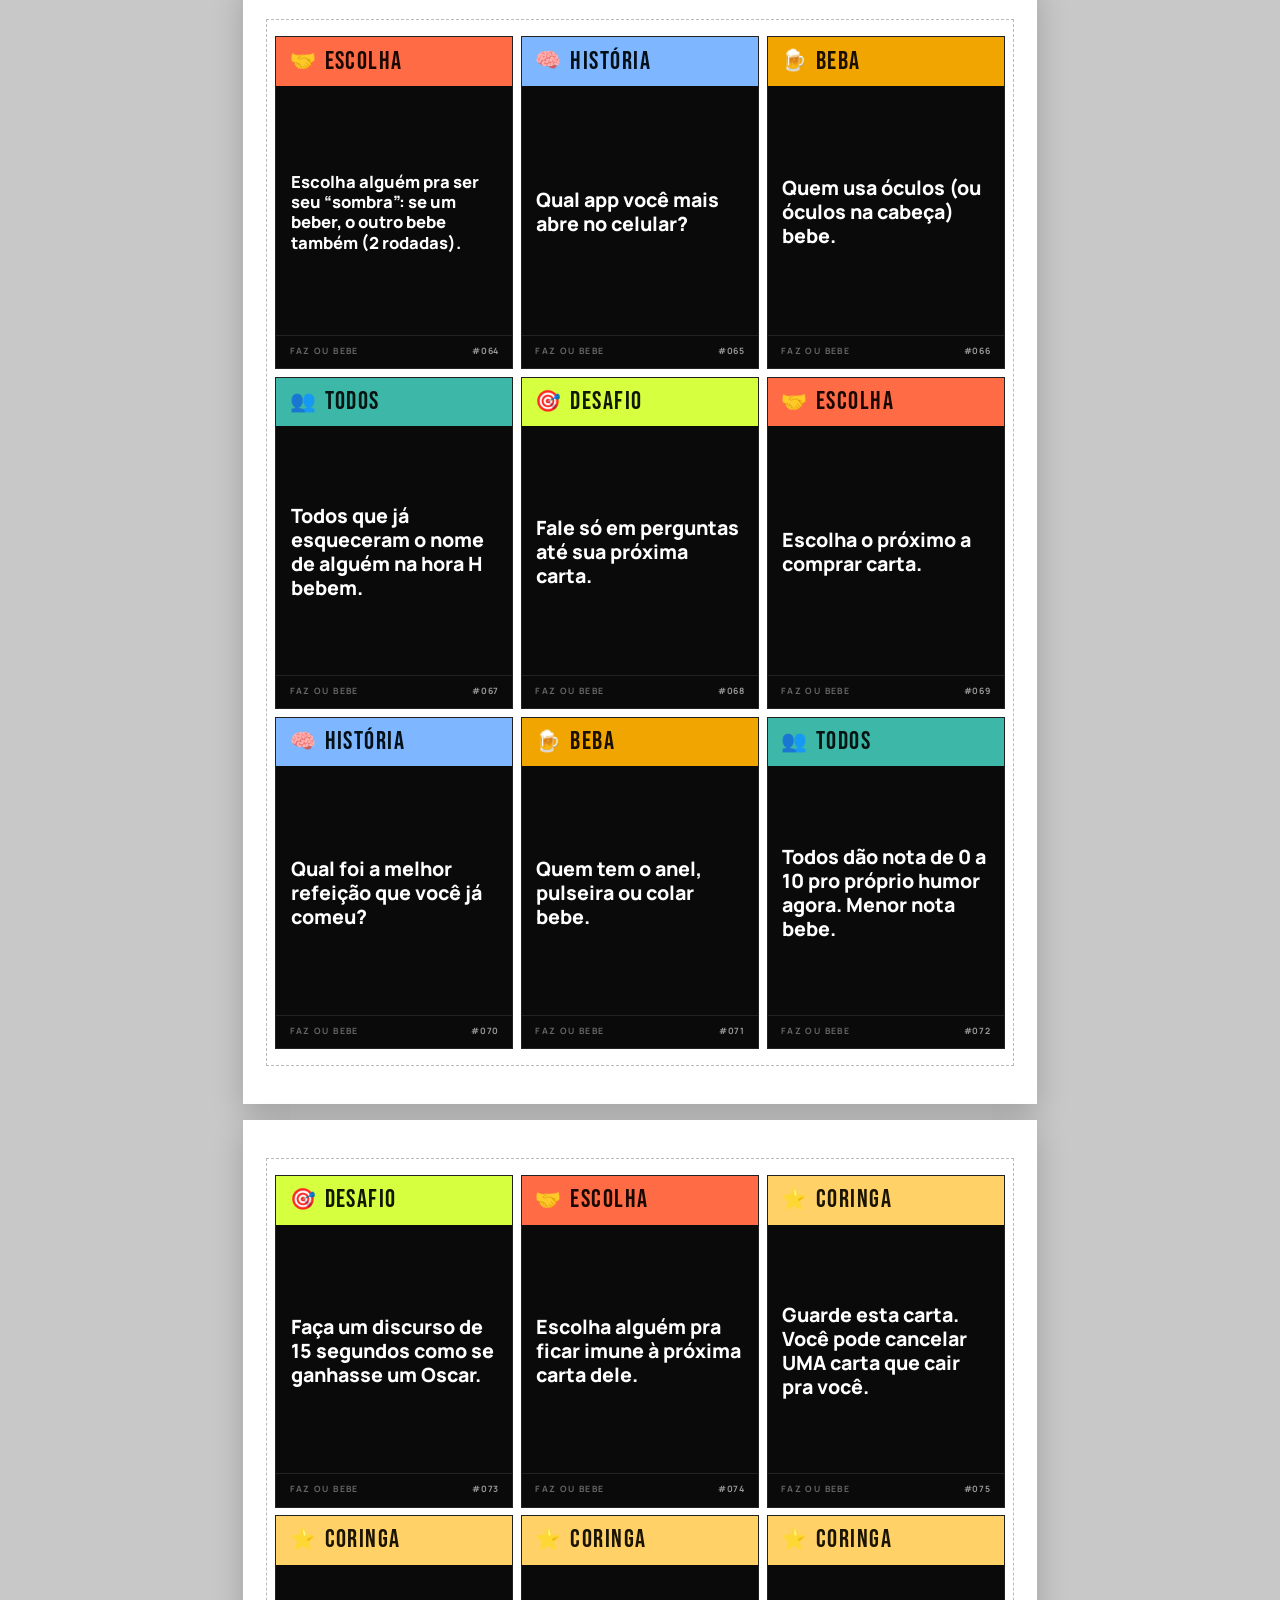
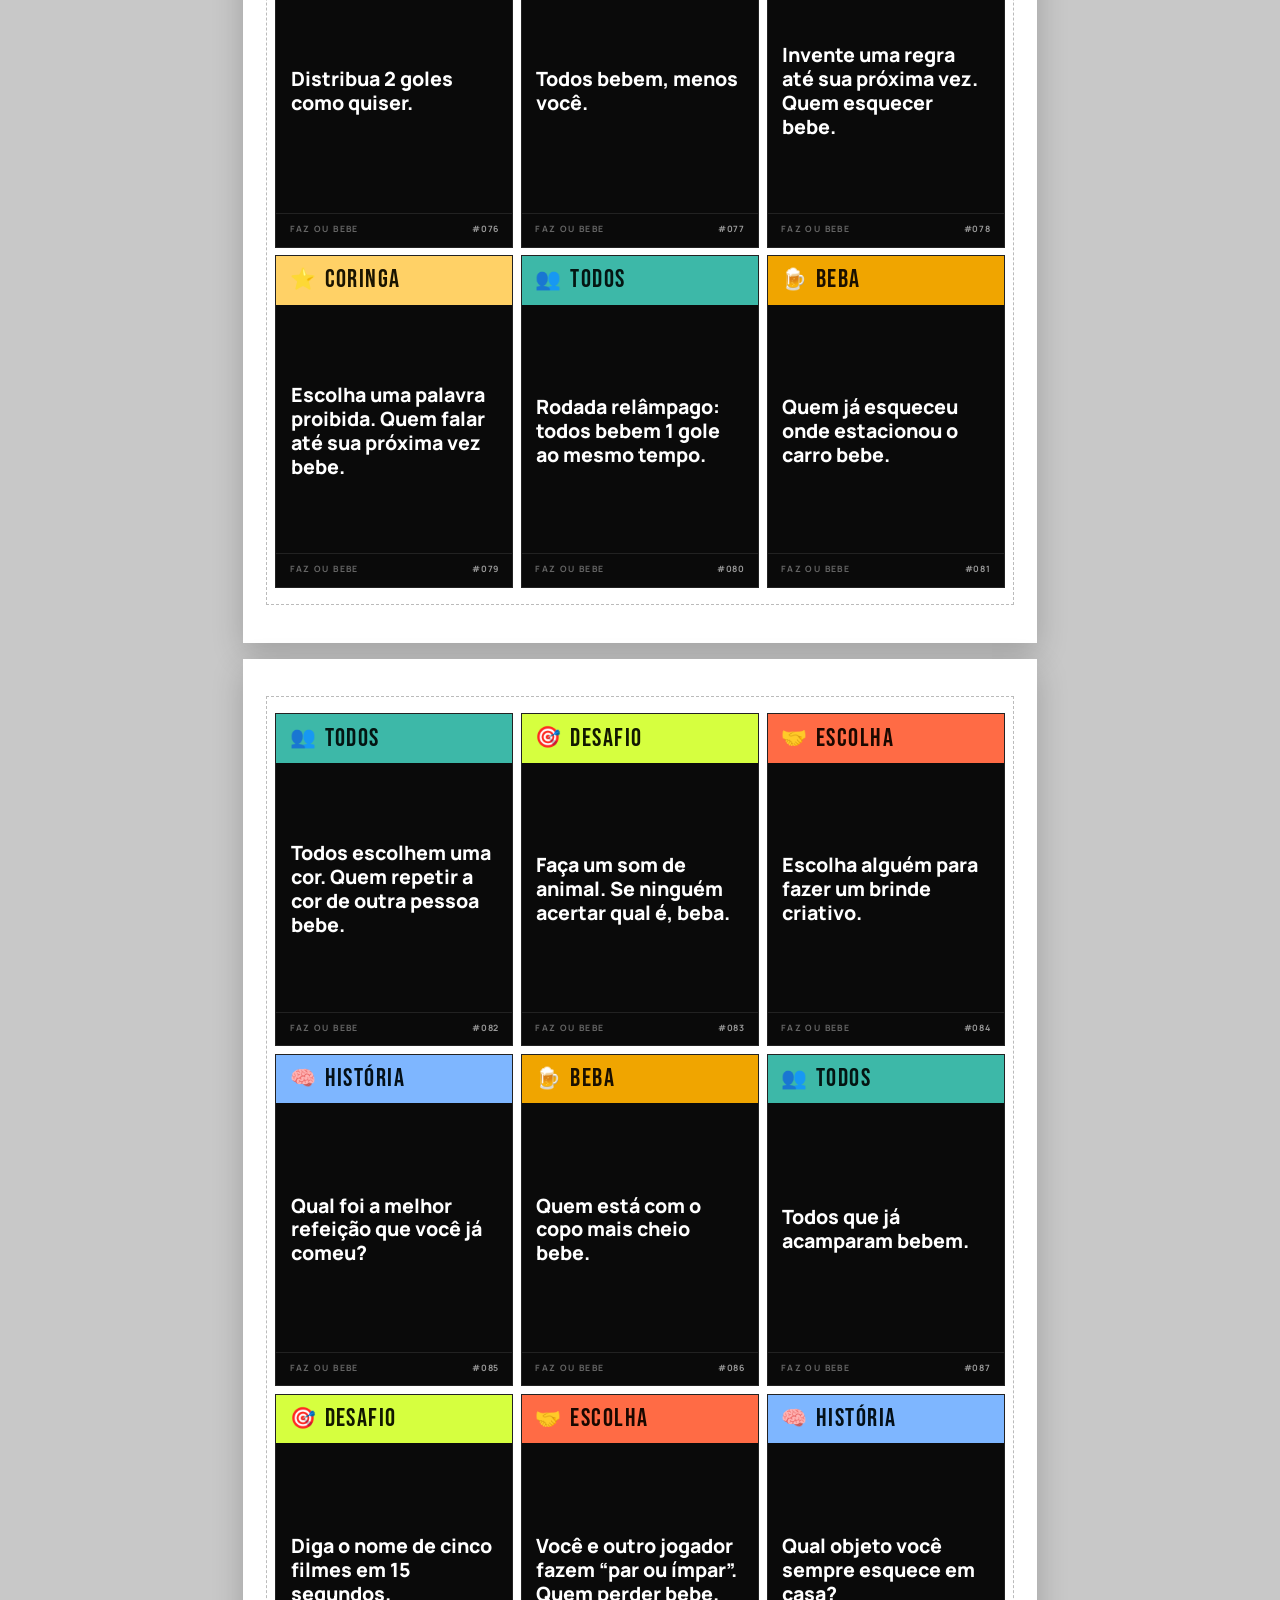
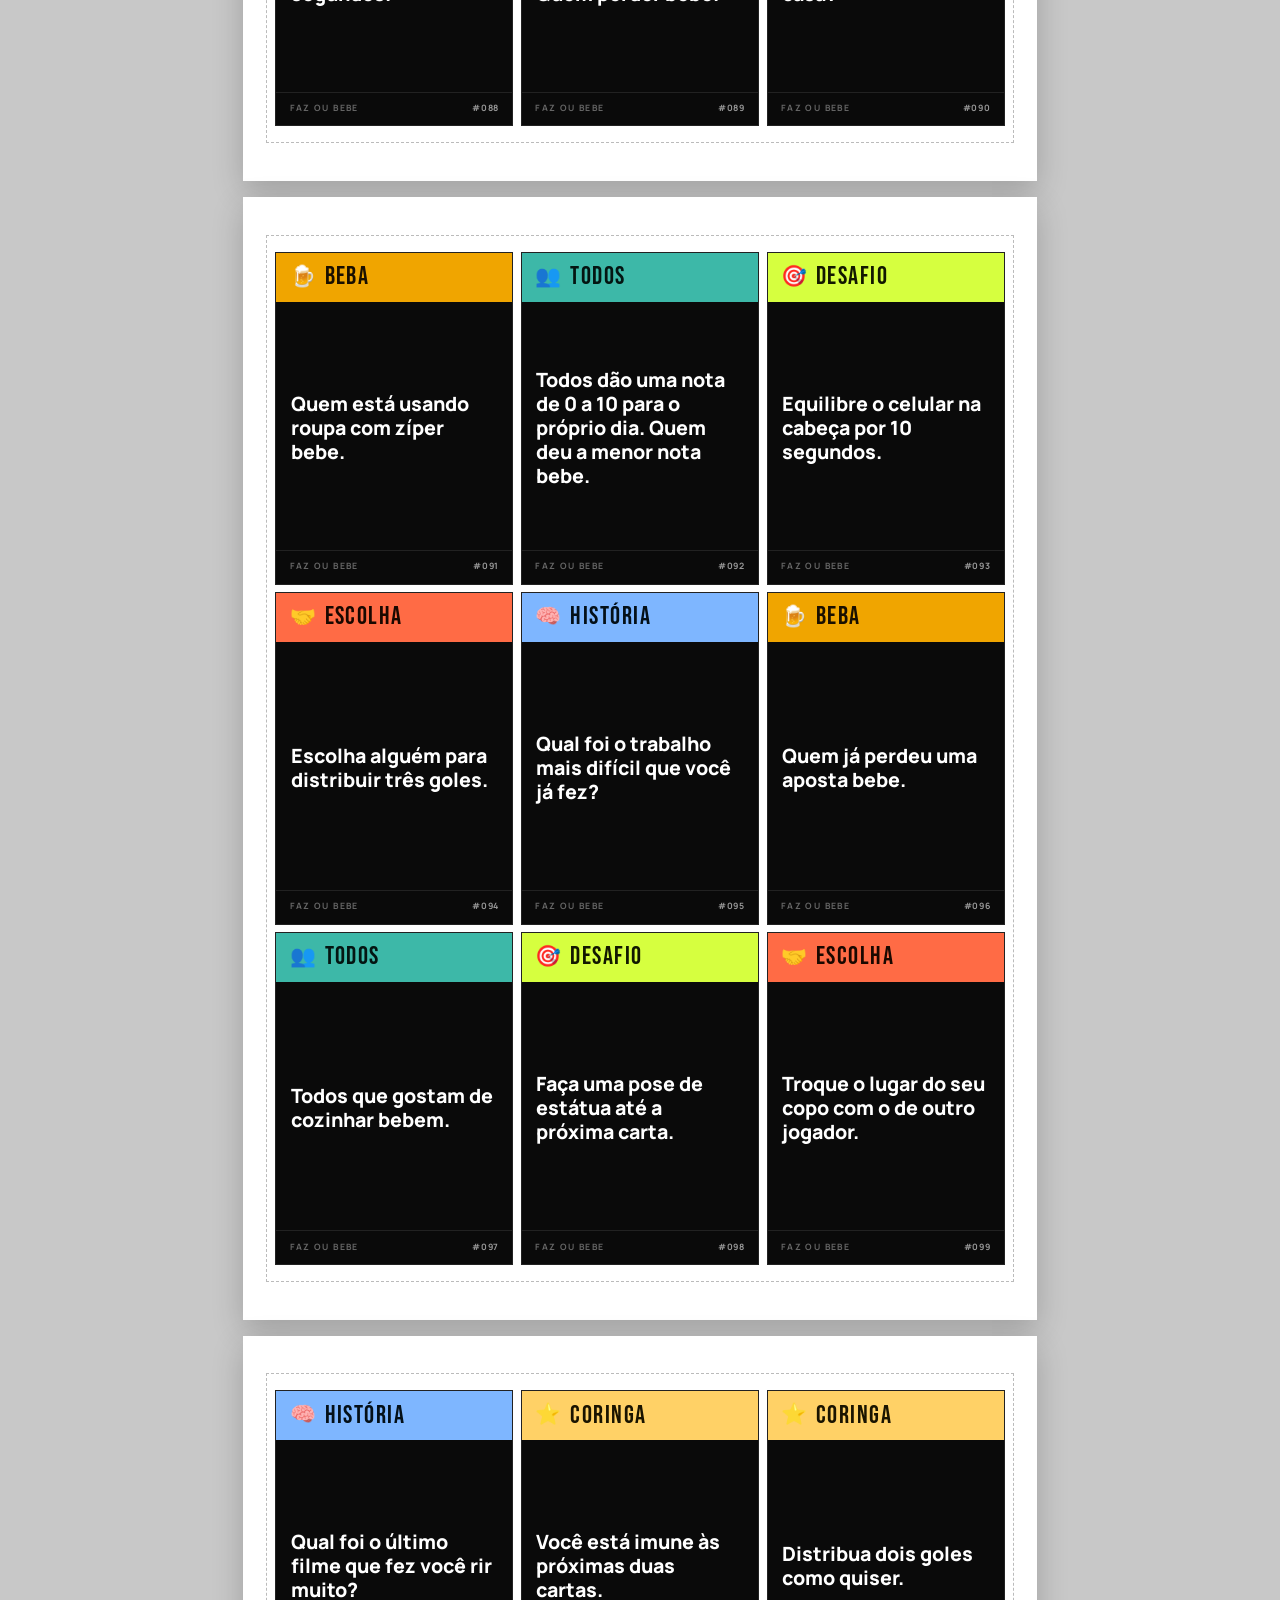
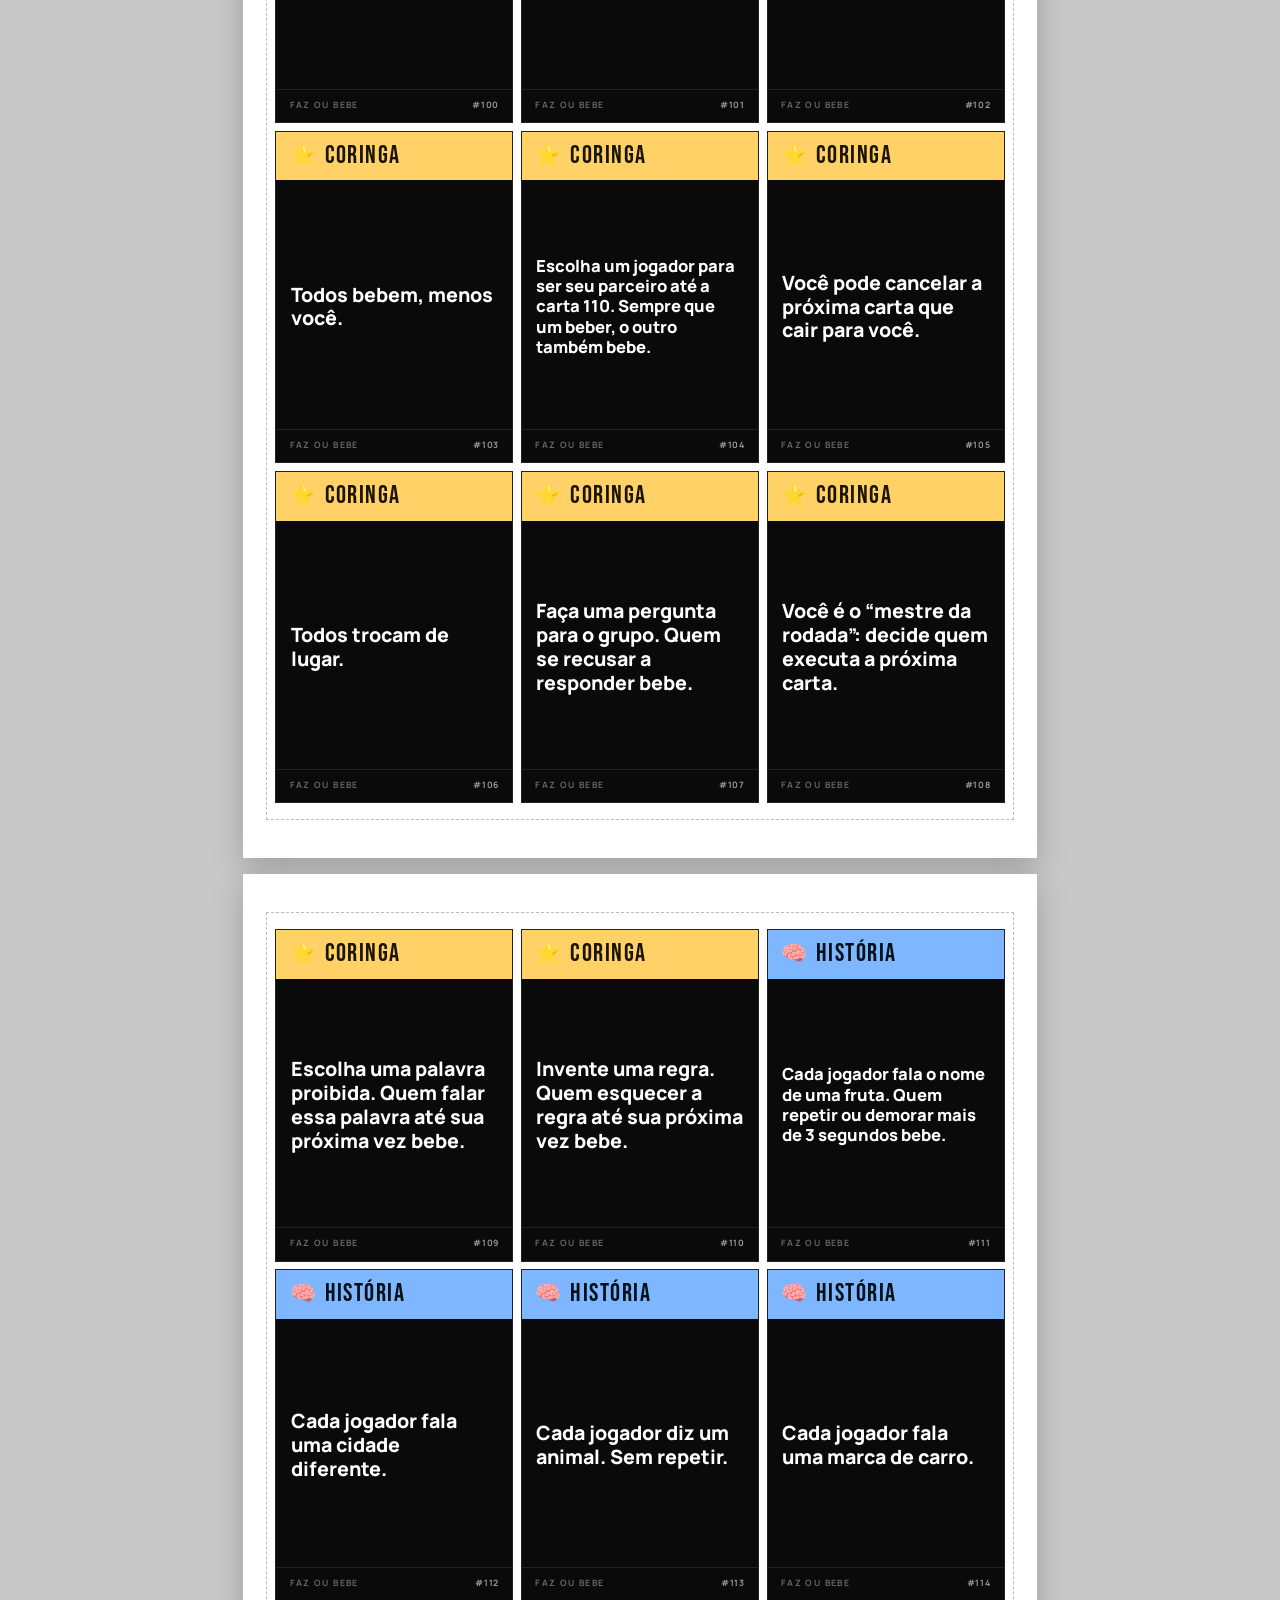
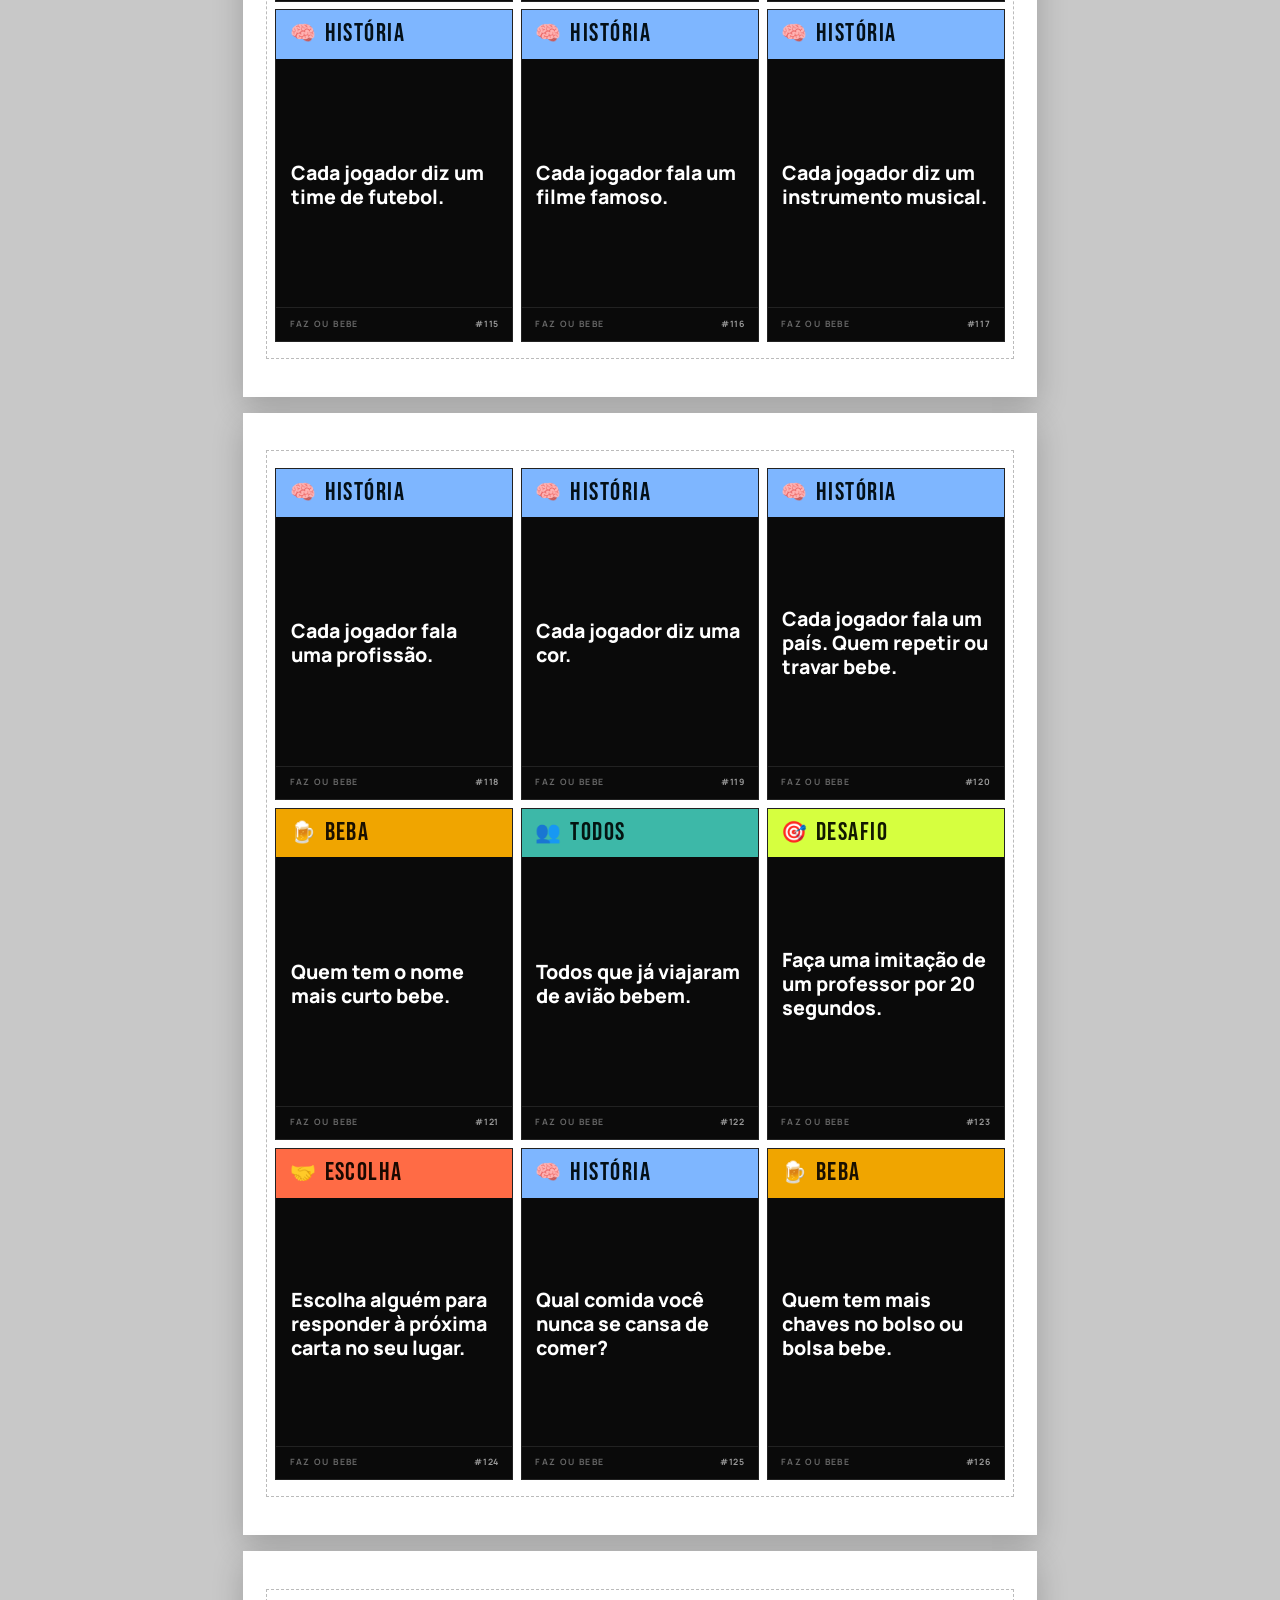
==== commit fff6e6b4: "Build full 200-card poker-size Faz ou Bebe print deck Category-colored fronts (beba/todos/desafio/es" ====
--- a/print/frente.html
+++ b/print/frente.html
@@ -4,16 +4,14 @@
   <meta charset="UTF-8" />
   <title>FAZ OU BEBE — Frente</title>
   <style>
-  @import url('https://fonts.googleapis.com/css2?family=Bebas+Neue&family=Manrope:wght@500;700;800&display=swap');
+  @import url('https://fonts.googleapis.com/css2?family=Bebas+Neue&family=Manrope:wght@600;700;800&display=swap');
 
   :root {
-    --black: #050505;
-    --ink: #f3eee4;
-    --faz: #d6ff3f;
-    --bebe: #ff5a3c;
-    --mute: #8a8a8a;
-    --card-w: 90mm;
-    --card-h: 50mm;
+    --black: #0a0a0a;
+    --ink: #f6f2ea;
+    --card-w: 63mm;
+    --card-h: 88mm;
+    --gap: 2mm;
   }
 
   * { box-sizing: border-box; }
@@ -21,7 +19,6 @@
     margin: 0;
     padding: 0;
     background: #fff;
-    color: var(--ink);
     font-family: "Manrope", system-ui, sans-serif;
     -webkit-print-color-adjust: exact;
     print-color-adjust: exact;
@@ -30,20 +27,18 @@
   .sheet {
     width: 210mm;
     height: 297mm;
-    padding: 18.5mm 15mm;
+    padding: 14.5mm 9.5mm;
     display: grid;
-    grid-template-columns: repeat(2, var(--card-w));
-    grid-template-rows: repeat(5, var(--card-h));
-    gap: 0;
-    justify-content: space-between;
-    align-content: space-between;
+    grid-template-columns: repeat(3, var(--card-w));
+    grid-template-rows: repeat(3, var(--card-h));
+    gap: var(--gap);
+    justify-content: center;
+    align-content: center;
     page-break-after: always;
     break-after: page;
+    position: relative;
   }
-  .sheet:last-child {
-    page-break-after: auto;
-    break-after: auto;
-  }
+  .sheet:last-child { page-break-after: auto; break-after: auto; }
 
   .card {
     width: var(--card-w);
@@ -52,116 +47,126 @@
     color: var(--ink);
     position: relative;
     overflow: hidden;
-    border: 0.2mm solid #1a1a1a;
+    border: 0.3mm solid #222;
   }
-  .card.empty { visibility: hidden; }
+  .card.empty {
+    visibility: hidden;
+    border-color: transparent;
+  }
 
-  /* —— VERSO (costas / embaralhar) —— */
+  /* cut marks */
+  .sheet::before {
+    content: "";
+    position: absolute;
+    inset: 10mm 6mm;
+    border: 0.15mm dashed #bbb;
+    pointer-events: none;
+  }
+
+  /* —— VERSO —— */
   .card-back {
     display: flex;
     flex-direction: column;
     align-items: center;
     justify-content: center;
     text-align: center;
-    padding: 4mm;
+    padding: 5mm;
     background:
-      radial-gradient(120% 80% at 50% 120%, #1a1a1a 0%, transparent 55%),
+      radial-gradient(90% 70% at 50% 100%, #1c1c1c 0%, transparent 60%),
       var(--black);
+  }
+  .card-back .frame {
+    position: absolute;
+    inset: 3mm;
+    border: 0.4mm solid #2e2e2e;
+    pointer-events: none;
   }
   .card-back .brand {
     font-family: "Bebas Neue", Impact, sans-serif;
-    font-size: 15mm;
-    line-height: 0.85;
-    letter-spacing: 0.04em;
+    font-size: 14mm;
+    line-height: 0.86;
+    letter-spacing: 0.03em;
     margin: 0;
+    color: #fff;
   }
   .card-back .brand span { display: block; }
   .card-back .ou {
-    color: var(--bebe);
+    color: #FF6B45;
     font-size: 5.5mm;
-    letter-spacing: 0.35em;
-    margin: 1.2mm 0 0.8mm;
+    letter-spacing: 0.32em;
+    margin: 1.5mm 0 1mm;
   }
   .card-back .hint {
-    margin-top: 3mm;
-    font-size: 2.4mm;
-    letter-spacing: 0.28em;
+    margin-top: 5mm;
+    font-size: 2.6mm;
+    letter-spacing: 0.22em;
     text-transform: uppercase;
-    color: var(--mute);
+    color: #888;
     font-weight: 700;
   }
-  .card-back .frame {
-    position: absolute;
-    inset: 2.2mm;
-    border: 0.35mm solid #2a2a2a;
-    pointer-events: none;
+  .card-back .cats {
+    margin-top: 6mm;
+    display: flex;
+    gap: 1.5mm;
+    font-size: 3.2mm;
   }
 
-  /* —— FRENTE (desafio) —— */
+  /* —— FRENTE —— */
   .card-front {
     display: flex;
     flex-direction: column;
-    padding: 3mm 3.8mm 2.8mm;
     background: var(--black);
   }
-  .card-front .top {
+  .head {
     display: flex;
-    justify-content: space-between;
-    align-items: baseline;
-    margin-bottom: 1.2mm;
+    align-items: center;
+    gap: 2mm;
+    padding: 3.2mm 3.5mm;
+    font-family: "Bebas Neue", Impact, sans-serif;
+    font-size: 6.5mm;
+    letter-spacing: 0.06em;
+    line-height: 1;
+    font-weight: 400;
   }
-  .badge {
-    font-family: "Bebas Neue", Impact, sans-serif;
-    font-size: 11mm;
-    letter-spacing: 0.06em;
-    line-height: 0.9;
-  }
-  .badge.faz { color: var(--faz); }
-  .badge.bebe { color: var(--bebe); }
-  .nivel {
-    font-size: 2.8mm;
-    letter-spacing: 0.16em;
-    text-transform: uppercase;
-    color: var(--mute);
-    font-weight: 700;
+  .head .icon { font-size: 5.5mm; line-height: 1; }
+  .body {
+    flex: 1;
+    display: flex;
+    align-items: center;
+    padding: 4mm 3.8mm 3mm;
   }
   .texto {
     margin: 0;
-    flex: 1;
-    font-size: 5mm;
+    width: 100%;
+    font-size: 5.2mm;
     line-height: 1.22;
     font-weight: 800;
-    color: #ffffff;
+    color: #fff;
+  }
+  .texto.long { font-size: 4.4mm; }
+  .texto.xl { font-size: 3.8mm; }
+  .foot {
     display: flex;
+    justify-content: space-between;
     align-items: center;
-  }
-  .texto.long { font-size: 4.2mm; }
-  .texto.xl { font-size: 3.7mm; }
-  .foot {
-    margin-top: auto;
-    padding-top: 1.2mm;
-    border-top: 0.25mm solid #222;
-    font-size: 2.2mm;
-    letter-spacing: 0.2em;
+    padding: 2.4mm 3.5mm 3mm;
+    border-top: 0.3mm solid #222;
+    font-size: 2.3mm;
+    letter-spacing: 0.16em;
     text-transform: uppercase;
     color: #666;
     font-weight: 700;
   }
+  .foot .num { color: #999; letter-spacing: 0.08em; }
 
-  @page {
-    size: A4;
-    margin: 0;
-  }
+  @page { size: A4; margin: 0; }
 
   @media screen {
-    body {
-      background: #cfcfcf;
-      padding: 12px;
-    }
+    body { background: #c8c8c8; padding: 12px; }
     .sheet {
       background: #fff;
       margin: 0 auto 16px;
-      box-shadow: 0 8px 28px rgba(0,0,0,.18);
+      box-shadow: 0 10px 30px rgba(0,0,0,.2);
     }
   }
 </style>
@@ -169,489 +174,2626 @@
 <body>
 <section class="sheet">
     <article class="card card-front">
-      <div class="top">
-        <span class="badge faz">FAZ</span>
-        <span class="nivel">leve</span>
-      </div>
-      <p class="texto">Imite a pessoa à sua esquerda por 20 segundos.</p>
-      <p class="foot">faz ou bebe</p>
-    </article>
-    <article class="card card-front">
-      <div class="top">
-        <span class="badge faz">FAZ</span>
-        <span class="nivel">leve</span>
-      </div>
-      <p class="texto">Conte a pior piada que você conhece. Se ninguém rir, bebe 1.</p>
-      <p class="foot">faz ou bebe</p>
-    </article>
-    <article class="card card-front">
-      <div class="top">
-        <span class="badge faz">FAZ</span>
-        <span class="nivel">leve</span>
-      </div>
-      <p class="texto">Fale com sotaque carioca até a próxima rodada.</p>
-      <p class="foot">faz ou bebe</p>
-    </article>
-    <article class="card card-front">
-      <div class="top">
-        <span class="badge faz">FAZ</span>
-        <span class="nivel">leve</span>
-      </div>
-      <p class="texto">Dance 15 segundos sem música.</p>
-      <p class="foot">faz ou bebe</p>
-    </article>
-    <article class="card card-front">
-      <div class="top">
-        <span class="badge faz">FAZ</span>
-        <span class="nivel">leve</span>
-      </div>
-      <p class="texto">Fale 3 qualidades da pessoa à sua direita.</p>
-      <p class="foot">faz ou bebe</p>
-    </article>
-    <article class="card card-front">
-      <div class="top">
-        <span class="badge faz">FAZ</span>
-        <span class="nivel">leve</span>
-      </div>
-      <p class="texto">Cante o refrão de uma música escolhida pela mesa.</p>
-      <p class="foot">faz ou bebe</p>
-    </article>
-    <article class="card card-front">
-      <div class="top">
-        <span class="badge faz">FAZ</span>
-        <span class="nivel">leve</span>
-      </div>
-      <p class="texto">Invente um apelido novo pra cada pessoa da mesa.</p>
-      <p class="foot">faz ou bebe</p>
-    </article>
-    <article class="card card-front">
-      <div class="top">
-        <span class="badge faz">FAZ</span>
-        <span class="nivel">leve</span>
-      </div>
-      <p class="texto">Mime um filme. A galera tem 1 minuto pra adivinhar.</p>
-      <p class="foot">faz ou bebe</p>
-    </article>
-    <article class="card card-front">
-      <div class="top">
-        <span class="badge faz">FAZ</span>
-        <span class="nivel">leve</span>
-      </div>
-      <p class="texto">Faça 10 polichinelos agora.</p>
-      <p class="foot">faz ou bebe</p>
-    </article>
-    <article class="card card-front">
-      <div class="top">
-        <span class="badge faz">FAZ</span>
-        <span class="nivel">leve</span>
-      </div>
-      <p class="texto">Imite um apresentador de TV anunciando a próxima rodada.</p>
-      <p class="foot">faz ou bebe</p>
+      <div class="head" style="background:#F0A500;color:#1a1000">
+        <span class="icon">🍺</span>
+        <span>BEBA</span>
+      </div>
+      <div class="body">
+        <p class="texto">Bebe 1 gole.</p>
+      </div>
+      <div class="foot">
+        <span>faz ou bebe</span>
+        <span class="num">#001</span>
+      </div>
+    </article>
+    <article class="card card-front">
+      <div class="head" style="background:#3DB8A8;color:#041512">
+        <span class="icon">👥</span>
+        <span>TODOS</span>
+      </div>
+      <div class="body">
+        <p class="texto">Todos bebem 1 gole.</p>
+      </div>
+      <div class="foot">
+        <span>faz ou bebe</span>
+        <span class="num">#002</span>
+      </div>
+    </article>
+    <article class="card card-front">
+      <div class="head" style="background:#D6FF3F;color:#121800">
+        <span class="icon">🎯</span>
+        <span>DESAFIO</span>
+      </div>
+      <div class="body">
+        <p class="texto">Dance 15 segundos sem música.</p>
+      </div>
+      <div class="foot">
+        <span>faz ou bebe</span>
+        <span class="num">#003</span>
+      </div>
+    </article>
+    <article class="card card-front">
+      <div class="head" style="background:#FF6B45;color:#1a0800">
+        <span class="icon">🤝</span>
+        <span>ESCOLHA</span>
+      </div>
+      <div class="body">
+        <p class="texto">Escolha alguém pra beber 2 goles.</p>
+      </div>
+      <div class="foot">
+        <span>faz ou bebe</span>
+        <span class="num">#004</span>
+      </div>
+    </article>
+    <article class="card card-front">
+      <div class="head" style="background:#7EB6FF;color:#041018">
+        <span class="icon">🧠</span>
+        <span>HISTÓRIA</span>
+      </div>
+      <div class="body">
+        <p class="texto">Qual foi a melhor festa da sua vida?</p>
+      </div>
+      <div class="foot">
+        <span>faz ou bebe</span>
+        <span class="num">#005</span>
+      </div>
+    </article>
+    <article class="card card-front">
+      <div class="head" style="background:#F0A500;color:#1a1000">
+        <span class="icon">🍺</span>
+        <span>BEBA</span>
+      </div>
+      <div class="body">
+        <p class="texto">Quem riu por último bebe.</p>
+      </div>
+      <div class="foot">
+        <span>faz ou bebe</span>
+        <span class="num">#006</span>
+      </div>
+    </article>
+    <article class="card card-front">
+      <div class="head" style="background:#3DB8A8;color:#041512">
+        <span class="icon">👥</span>
+        <span>TODOS</span>
+      </div>
+      <div class="body">
+        <p class="texto">Todos que estão de preto bebem.</p>
+      </div>
+      <div class="foot">
+        <span>faz ou bebe</span>
+        <span class="num">#007</span>
+      </div>
+    </article>
+    <article class="card card-front">
+      <div class="head" style="background:#D6FF3F;color:#121800">
+        <span class="icon">🎯</span>
+        <span>DESAFIO</span>
+      </div>
+      <div class="body">
+        <p class="texto">Imite a pessoa à sua esquerda por 20 segundos.</p>
+      </div>
+      <div class="foot">
+        <span>faz ou bebe</span>
+        <span class="num">#008</span>
+      </div>
+    </article>
+    <article class="card card-front">
+      <div class="head" style="background:#FF6B45;color:#1a0800">
+        <span class="icon">🤝</span>
+        <span>ESCOLHA</span>
+      </div>
+      <div class="body">
+        <p class="texto">Escolha alguém pra fazer um brinde com você.</p>
+      </div>
+      <div class="foot">
+        <span>faz ou bebe</span>
+        <span class="num">#009</span>
+      </div>
     </article></section>
 <section class="sheet">
     <article class="card card-front">
-      <div class="top">
-        <span class="badge faz">FAZ</span>
-        <span class="nivel">médio</span>
-      </div>
-      <p class="texto">Dance o refrão de uma música que a mesa escolher.</p>
-      <p class="foot">faz ou bebe</p>
-    </article>
-    <article class="card card-front">
-      <div class="top">
-        <span class="badge faz">FAZ</span>
-        <span class="nivel">médio</span>
-      </div>
-      <p class="texto">Conte um segredo besta que quase ninguém sabe.</p>
-      <p class="foot">faz ou bebe</p>
-    </article>
-    <article class="card card-front">
-      <div class="top">
-        <span class="badge faz">FAZ</span>
-        <span class="nivel">médio</span>
-      </div>
-      <p class="texto">Faça um elogio exagerado pra pessoa à esquerda.</p>
-      <p class="foot">faz ou bebe</p>
-    </article>
-    <article class="card card-front">
-      <div class="top">
-        <span class="badge faz">FAZ</span>
-        <span class="nivel">médio</span>
-      </div>
-      <p class="texto">Imite o jeito de flertar de alguém da mesa.</p>
-      <p class="foot">faz ou bebe</p>
-    </article>
-    <article class="card card-front">
-      <div class="top">
-        <span class="badge faz">FAZ</span>
-        <span class="nivel">médio</span>
-      </div>
-      <p class="texto">Conte a última vez que você ficou sem graça em público.</p>
-      <p class="foot">faz ou bebe</p>
-    </article>
-    <article class="card card-front">
-      <div class="top">
-        <span class="badge faz">FAZ</span>
-        <span class="nivel">médio</span>
-      </div>
-      <p class="texto">Invente uma mentira absurda sobre você e defenda por 30s.</p>
-      <p class="foot">faz ou bebe</p>
-    </article>
-    <article class="card card-front">
-      <div class="top">
-        <span class="badge faz">FAZ</span>
-        <span class="nivel">médio</span>
-      </div>
-      <p class="texto">Faça uma pose de capa de revista e tire foto.</p>
-      <p class="foot">faz ou bebe</p>
-    </article>
-    <article class="card card-front">
-      <div class="top">
-        <span class="badge faz">FAZ</span>
-        <span class="nivel">médio</span>
-      </div>
-      <p class="texto">Fale com voz de bebê até a próxima rodada — ou bebe 2.</p>
-      <p class="foot">faz ou bebe</p>
-    </article>
-    <article class="card card-front">
-      <div class="top">
-        <span class="badge faz">FAZ</span>
-        <span class="nivel">médio</span>
-      </div>
-      <p class="texto">Descreva seu tipo ideal sem usar a palavra “pessoa”.</p>
-      <p class="foot">faz ou bebe</p>
-    </article>
-    <article class="card card-front">
-      <div class="top">
-        <span class="badge faz">FAZ</span>
-        <span class="nivel">médio</span>
-      </div>
-      <p class="texto">Faça uma declaração teatral de amizade pra alguém.</p>
-      <p class="foot">faz ou bebe</p>
+      <div class="head" style="background:#7EB6FF;color:#041018">
+        <span class="icon">🧠</span>
+        <span>HISTÓRIA</span>
+      </div>
+      <div class="body">
+        <p class="texto">Conte a pior piada que você conhece. Se ninguém rir, beba.</p>
+      </div>
+      <div class="foot">
+        <span>faz ou bebe</span>
+        <span class="num">#010</span>
+      </div>
+    </article>
+    <article class="card card-front">
+      <div class="head" style="background:#F0A500;color:#1a1000">
+        <span class="icon">🍺</span>
+        <span>BEBA</span>
+      </div>
+      <div class="body">
+        <p class="texto">Bebe 2 goles.</p>
+      </div>
+      <div class="foot">
+        <span>faz ou bebe</span>
+        <span class="num">#011</span>
+      </div>
+    </article>
+    <article class="card card-front">
+      <div class="head" style="background:#3DB8A8;color:#041512">
+        <span class="icon">👥</span>
+        <span>TODOS</span>
+      </div>
+      <div class="body">
+        <p class="texto">Todos que já mandaram áudio arrependido bebem.</p>
+      </div>
+      <div class="foot">
+        <span>faz ou bebe</span>
+        <span class="num">#012</span>
+      </div>
+    </article>
+    <article class="card card-front">
+      <div class="head" style="background:#D6FF3F;color:#121800">
+        <span class="icon">🎯</span>
+        <span>DESAFIO</span>
+      </div>
+      <div class="body">
+        <p class="texto">Cante o refrão de uma música escolhida pela mesa.</p>
+      </div>
+      <div class="foot">
+        <span>faz ou bebe</span>
+        <span class="num">#013</span>
+      </div>
+    </article>
+    <article class="card card-front">
+      <div class="head" style="background:#FF6B45;color:#1a0800">
+        <span class="icon">🤝</span>
+        <span>ESCOLHA</span>
+      </div>
+      <div class="body">
+        <p class="texto">Escolha alguém pra trocar de lugar com você.</p>
+      </div>
+      <div class="foot">
+        <span>faz ou bebe</span>
+        <span class="num">#014</span>
+      </div>
+    </article>
+    <article class="card card-front">
+      <div class="head" style="background:#7EB6FF;color:#041018">
+        <span class="icon">🧠</span>
+        <span>HISTÓRIA</span>
+      </div>
+      <div class="body">
+        <p class="texto">Qual foi o último filme que você assistiu?</p>
+      </div>
+      <div class="foot">
+        <span>faz ou bebe</span>
+        <span class="num">#015</span>
+      </div>
+    </article>
+    <article class="card card-front">
+      <div class="head" style="background:#F0A500;color:#1a1000">
+        <span class="icon">🍺</span>
+        <span>BEBA</span>
+      </div>
+      <div class="body">
+        <p class="texto">Quem tem o copo mais cheio bebe.</p>
+      </div>
+      <div class="foot">
+        <span>faz ou bebe</span>
+        <span class="num">#016</span>
+      </div>
+    </article>
+    <article class="card card-front">
+      <div class="head" style="background:#3DB8A8;color:#041512">
+        <span class="icon">👥</span>
+        <span>TODOS</span>
+      </div>
+      <div class="body">
+        <p class="texto">Todos que gostam de café bebem.</p>
+      </div>
+      <div class="foot">
+        <span>faz ou bebe</span>
+        <span class="num">#017</span>
+      </div>
+    </article>
+    <article class="card card-front">
+      <div class="head" style="background:#D6FF3F;color:#121800">
+        <span class="icon">🎯</span>
+        <span>DESAFIO</span>
+      </div>
+      <div class="body">
+        <p class="texto">Fale 5 animais em 10 segundos.</p>
+      </div>
+      <div class="foot">
+        <span>faz ou bebe</span>
+        <span class="num">#018</span>
+      </div>
     </article></section>
 <section class="sheet">
     <article class="card card-front">
-      <div class="top">
-        <span class="badge faz">FAZ</span>
-        <span class="nivel">pesado</span>
-      </div>
-      <p class="texto">Conte o momento mais constrangedor da sua vida amorosa.</p>
-      <p class="foot">faz ou bebe</p>
-    </article>
-    <article class="card card-front">
-      <div class="top">
-        <span class="badge faz">FAZ</span>
-        <span class="nivel">pesado</span>
-      </div>
-      <p class="texto">A mesa faz 3 perguntas. Você responde ou bebe 3.</p>
-      <p class="foot">faz ou bebe</p>
-    </article>
-    <article class="card card-front">
-      <div class="top">
-        <span class="badge faz">FAZ</span>
-        <span class="nivel">pesado</span>
-      </div>
-      <p class="texto">Imite como seria o seu flerte bêbado — versão completa.</p>
-      <p class="foot">faz ou bebe</p>
-    </article>
-    <article class="card card-front">
-      <div class="top">
-        <span class="badge faz">FAZ</span>
-        <span class="nivel">pesado</span>
-      </div>
-      <p class="texto">Conte a pior mensagem que você já mandou bêbado.</p>
-      <p class="foot">faz ou bebe</p>
-    </article>
-    <article class="card card-front">
-      <div class="top">
-        <span class="badge faz">FAZ</span>
-        <span class="nivel">pesado</span>
-      </div>
-      <p class="texto">Descreva seu pior date em detalhes.</p>
-      <p class="foot">faz ou bebe</p>
-    </article>
-    <article class="card card-front">
-      <div class="top">
-        <span class="badge faz">FAZ</span>
-        <span class="nivel">pesado</span>
-      </div>
-      <p class="texto">Fique de quatro e late 10 segundos — ou bebe 3.</p>
-      <p class="foot">faz ou bebe</p>
-    </article>
-    <article class="card card-front">
-      <div class="top">
-        <span class="badge faz">FAZ</span>
-        <span class="nivel">pesado</span>
-      </div>
-      <p class="texto">Mande um áudio cantando Parabéns pra Você pra um contato.</p>
-      <p class="foot">faz ou bebe</p>
-    </article>
-    <article class="card card-front">
-      <div class="top">
-        <span class="badge faz">FAZ</span>
-        <span class="nivel">pesado</span>
-      </div>
-      <p class="texto">Revele um “quase aconteceu” que quase ninguém sabe.</p>
-      <p class="foot">faz ou bebe</p>
-    </article>
-    <article class="card card-front">
-      <div class="top">
-        <span class="badge faz">FAZ</span>
-        <span class="nivel">pesado</span>
-      </div>
-      <p class="texto">Liste quem da mesa seria o pior colega de quarto — e por quê.</p>
-      <p class="foot">faz ou bebe</p>
-    </article>
-    <article class="card card-front">
-      <div class="top">
-        <span class="badge faz">FAZ</span>
-        <span class="nivel">pesado</span>
-      </div>
-      <p class="texto">A mesa inventa um desafio absurdo. Você executa em 1 minuto.</p>
-      <p class="foot">faz ou bebe</p>
+      <div class="head" style="background:#FF6B45;color:#1a0800">
+        <span class="icon">🤝</span>
+        <span>ESCOLHA</span>
+      </div>
+      <div class="body">
+        <p class="texto">Escolha alguém pra distribuir 2 goles.</p>
+      </div>
+      <div class="foot">
+        <span>faz ou bebe</span>
+        <span class="num">#019</span>
+      </div>
+    </article>
+    <article class="card card-front">
+      <div class="head" style="background:#7EB6FF;color:#041018">
+        <span class="icon">🧠</span>
+        <span>HISTÓRIA</span>
+      </div>
+      <div class="body">
+        <p class="texto">Qual foi a viagem mais marcante da sua vida?</p>
+      </div>
+      <div class="foot">
+        <span>faz ou bebe</span>
+        <span class="num">#020</span>
+      </div>
+    </article>
+    <article class="card card-front">
+      <div class="head" style="background:#F0A500;color:#1a1000">
+        <span class="icon">🍺</span>
+        <span>BEBA</span>
+      </div>
+      <div class="body">
+        <p class="texto">Quem está usando tênis bebe.</p>
+      </div>
+      <div class="foot">
+        <span>faz ou bebe</span>
+        <span class="num">#021</span>
+      </div>
+    </article>
+    <article class="card card-front">
+      <div class="head" style="background:#3DB8A8;color:#041512">
+        <span class="icon">👥</span>
+        <span>TODOS</span>
+      </div>
+      <div class="body">
+        <p class="texto">Todos apontam pra quem fala mais. O mais votado bebe.</p>
+      </div>
+      <div class="foot">
+        <span>faz ou bebe</span>
+        <span class="num">#022</span>
+      </div>
+    </article>
+    <article class="card card-front">
+      <div class="head" style="background:#D6FF3F;color:#121800">
+        <span class="icon">🎯</span>
+        <span>DESAFIO</span>
+      </div>
+      <div class="body">
+        <p class="texto">Faça uma mímica de um filme. A galera tem 30s pra acertar.</p>
+      </div>
+      <div class="foot">
+        <span>faz ou bebe</span>
+        <span class="num">#023</span>
+      </div>
+    </article>
+    <article class="card card-front">
+      <div class="head" style="background:#FF6B45;color:#1a0800">
+        <span class="icon">🤝</span>
+        <span>ESCOLHA</span>
+      </div>
+      <div class="body">
+        <p class="texto">Escolha alguém pra beber no seu lugar nesta carta.</p>
+      </div>
+      <div class="foot">
+        <span>faz ou bebe</span>
+        <span class="num">#024</span>
+      </div>
+    </article>
+    <article class="card card-front">
+      <div class="head" style="background:#7EB6FF;color:#041018">
+        <span class="icon">🧠</span>
+        <span>HISTÓRIA</span>
+      </div>
+      <div class="body">
+        <p class="texto">Qual comida você pediria agora se pudesse?</p>
+      </div>
+      <div class="foot">
+        <span>faz ou bebe</span>
+        <span class="num">#025</span>
+      </div>
+    </article>
+    <article class="card card-front">
+      <div class="head" style="background:#F0A500;color:#1a1000">
+        <span class="icon">🍺</span>
+        <span>BEBA</span>
+      </div>
+      <div class="body">
+        <p class="texto">Quem já esqueceu o aniversário de alguém bebe.</p>
+      </div>
+      <div class="foot">
+        <span>faz ou bebe</span>
+        <span class="num">#026</span>
+      </div>
+    </article>
+    <article class="card card-front">
+      <div class="head" style="background:#3DB8A8;color:#041512">
+        <span class="icon">👥</span>
+        <span>TODOS</span>
+      </div>
+      <div class="body">
+        <p class="texto">Todos que já ficaram sem bateria no meio da rua bebem.</p>
+      </div>
+      <div class="foot">
+        <span>faz ou bebe</span>
+        <span class="num">#027</span>
+      </div>
     </article></section>
 <section class="sheet">
     <article class="card card-front">
-      <div class="top">
-        <span class="badge bebe">BEBE</span>
-        <span class="nivel">leve</span>
-      </div>
-      <p class="texto">Bebe 1 gole.</p>
-      <p class="foot">faz ou bebe</p>
-    </article>
-    <article class="card card-front">
-      <div class="top">
-        <span class="badge bebe">BEBE</span>
-        <span class="nivel">leve</span>
-      </div>
-      <p class="texto">Bebe 2 goles.</p>
-      <p class="foot">faz ou bebe</p>
-    </article>
-    <article class="card card-front">
-      <div class="top">
-        <span class="badge bebe">BEBE</span>
-        <span class="nivel">leve</span>
-      </div>
-      <p class="texto">Quem riu por último bebe 1 com você.</p>
-      <p class="foot">faz ou bebe</p>
-    </article>
-    <article class="card card-front">
-      <div class="top">
-        <span class="badge bebe">BEBE</span>
-        <span class="nivel">leve</span>
-      </div>
-      <p class="texto">Bebe 1 e escolha alguém pra beber junto.</p>
-      <p class="foot">faz ou bebe</p>
-    </article>
-    <article class="card card-front">
-      <div class="top">
-        <span class="badge bebe">BEBE</span>
-        <span class="nivel">leve</span>
-      </div>
-      <p class="texto">Faça um brinde dramático e beba 1.</p>
-      <p class="foot">faz ou bebe</p>
-    </article>
-    <article class="card card-front">
-      <div class="top">
-        <span class="badge bebe">BEBE</span>
-        <span class="nivel">leve</span>
-      </div>
-      <p class="texto">Bebe 1 sem usar as mãos (com cuidado).</p>
-      <p class="foot">faz ou bebe</p>
-    </article>
-    <article class="card card-front">
-      <div class="top">
-        <span class="badge bebe">BEBE</span>
-        <span class="nivel">leve</span>
-      </div>
-      <p class="texto">Todos de preto bebem 1 — você também, se for o caso.</p>
-      <p class="foot">faz ou bebe</p>
-    </article>
-    <article class="card card-front">
-      <div class="top">
-        <span class="badge bebe">BEBE</span>
-        <span class="nivel">leve</span>
-      </div>
-      <p class="texto">Bebe 1 e diga “saúde, mesa!” bem alto.</p>
-      <p class="foot">faz ou bebe</p>
-    </article>
-    <article class="card card-front">
-      <div class="top">
-        <span class="badge bebe">BEBE</span>
-        <span class="nivel">leve</span>
-      </div>
-      <p class="texto">Você bebe 1 ou a pessoa à direita bebe 2.</p>
-      <p class="foot">faz ou bebe</p>
-    </article>
-    <article class="card card-front">
-      <div class="top">
-        <span class="badge bebe">BEBE</span>
-        <span class="nivel">leve</span>
-      </div>
-      <p class="texto">Bebe 1 a cada pessoa do mesmo signo que você (mín. 1).</p>
-      <p class="foot">faz ou bebe</p>
+      <div class="head" style="background:#D6FF3F;color:#121800">
+        <span class="icon">🎯</span>
+        <span>DESAFIO</span>
+      </div>
+      <div class="body">
+        <p class="texto">Fale com sotaque até a próxima carta sua.</p>
+      </div>
+      <div class="foot">
+        <span>faz ou bebe</span>
+        <span class="num">#028</span>
+      </div>
+    </article>
+    <article class="card card-front">
+      <div class="head" style="background:#FF6B45;color:#1a0800">
+        <span class="icon">🤝</span>
+        <span>ESCOLHA</span>
+      </div>
+      <div class="body">
+        <p class="texto">Faça par ou ímpar com a pessoa à direita. Quem perder bebe.</p>
+      </div>
+      <div class="foot">
+        <span>faz ou bebe</span>
+        <span class="num">#029</span>
+      </div>
+    </article>
+    <article class="card card-front">
+      <div class="head" style="background:#7EB6FF;color:#041018">
+        <span class="icon">🧠</span>
+        <span>HISTÓRIA</span>
+      </div>
+      <div class="body">
+        <p class="texto">Qual foi o presente mais estranho que você já ganhou?</p>
+      </div>
+      <div class="foot">
+        <span>faz ou bebe</span>
+        <span class="num">#030</span>
+      </div>
+    </article>
+    <article class="card card-front">
+      <div class="head" style="background:#F0A500;color:#1a1000">
+        <span class="icon">🍺</span>
+        <span>BEBA</span>
+      </div>
+      <div class="body">
+        <p class="texto">Bebe 3 goles.</p>
+      </div>
+      <div class="foot">
+        <span>faz ou bebe</span>
+        <span class="num">#031</span>
+      </div>
+    </article>
+    <article class="card card-front">
+      <div class="head" style="background:#3DB8A8;color:#041512">
+        <span class="icon">👥</span>
+        <span>TODOS</span>
+      </div>
+      <div class="body">
+        <p class="texto">Todos que preferem doce a salgado bebem.</p>
+      </div>
+      <div class="foot">
+        <span>faz ou bebe</span>
+        <span class="num">#032</span>
+      </div>
+    </article>
+    <article class="card card-front">
+      <div class="head" style="background:#D6FF3F;color:#121800">
+        <span class="icon">🎯</span>
+        <span>DESAFIO</span>
+      </div>
+      <div class="body">
+        <p class="texto">Equilibre algo da mesa na cabeça por 8 segundos.</p>
+      </div>
+      <div class="foot">
+        <span>faz ou bebe</span>
+        <span class="num">#033</span>
+      </div>
+    </article>
+    <article class="card card-front">
+      <div class="head" style="background:#FF6B45;color:#1a0800">
+        <span class="icon">🤝</span>
+        <span>ESCOLHA</span>
+      </div>
+      <div class="body">
+        <p class="texto">Escolha 2 pessoas pra beber 1 gole cada.</p>
+      </div>
+      <div class="foot">
+        <span>faz ou bebe</span>
+        <span class="num">#034</span>
+      </div>
+    </article>
+    <article class="card card-front">
+      <div class="head" style="background:#7EB6FF;color:#041018">
+        <span class="icon">🧠</span>
+        <span>HISTÓRIA</span>
+      </div>
+      <div class="body">
+        <p class="texto">Qual hábito seu ninguém da mesa sabia?</p>
+      </div>
+      <div class="foot">
+        <span>faz ou bebe</span>
+        <span class="num">#035</span>
+      </div>
+    </article>
+    <article class="card card-front">
+      <div class="head" style="background:#F0A500;color:#1a1000">
+        <span class="icon">🍺</span>
+        <span>BEBA</span>
+      </div>
+      <div class="body">
+        <p class="texto">Quem tem o cabelo mais curto bebe.</p>
+      </div>
+      <div class="foot">
+        <span>faz ou bebe</span>
+        <span class="num">#036</span>
+      </div>
     </article></section>
 <section class="sheet">
     <article class="card card-front">
-      <div class="top">
-        <span class="badge bebe">BEBE</span>
-        <span class="nivel">médio</span>
-      </div>
-      <p class="texto">Bebe 3 goles.</p>
-      <p class="foot">faz ou bebe</p>
-    </article>
-    <article class="card card-front">
-      <div class="top">
-        <span class="badge bebe">BEBE</span>
-        <span class="nivel">médio</span>
-      </div>
-      <p class="texto">Bebe 2 e escolha 2 pessoas pra beber 1 cada.</p>
-      <p class="foot">faz ou bebe</p>
-    </article>
-    <article class="card card-front">
-      <div class="top">
-        <span class="badge bebe">BEBE</span>
-        <span class="nivel">médio</span>
-      </div>
-      <p class="texto">Bebe enquanto canta. Para quando errar.</p>
-      <p class="foot">faz ou bebe</p>
-    </article>
-    <article class="card card-front">
-      <div class="top">
-        <span class="badge bebe">BEBE</span>
-        <span class="nivel">médio</span>
-      </div>
-      <p class="texto">Você e a da esquerda: perdedor do par ou ímpar bebe 2.</p>
-      <p class="foot">faz ou bebe</p>
-    </article>
-    <article class="card card-front">
-      <div class="top">
-        <span class="badge bebe">BEBE</span>
-        <span class="nivel">médio</span>
-      </div>
-      <p class="texto">Faça um shot (ou 3 goles) olhando nos olhos de alguém.</p>
-      <p class="foot">faz ou bebe</p>
-    </article>
-    <article class="card card-front">
-      <div class="top">
-        <span class="badge bebe">BEBE</span>
-        <span class="nivel">médio</span>
-      </div>
-      <p class="texto">Todos bebem 1; você bebe 3.</p>
-      <p class="foot">faz ou bebe</p>
-    </article>
-    <article class="card card-front">
-      <div class="top">
-        <span class="badge bebe">BEBE</span>
-        <span class="nivel">médio</span>
-      </div>
-      <p class="texto">Bebe 2 de costas. Se derramar, +1.</p>
-      <p class="foot">faz ou bebe</p>
-    </article>
-    <article class="card card-front">
-      <div class="top">
-        <span class="badge bebe">BEBE</span>
-        <span class="nivel">médio</span>
-      </div>
-      <p class="texto">Escolha: 3 agora ou 1 por rodada nas próximas 3.</p>
-      <p class="foot">faz ou bebe</p>
-    </article>
-    <article class="card card-front">
-      <div class="top">
-        <span class="badge bebe">BEBE</span>
-        <span class="nivel">médio</span>
-      </div>
-      <p class="texto">Quem você apontar bebe 2 — você bebe 1 junto.</p>
-      <p class="foot">faz ou bebe</p>
-    </article>
-    <article class="card card-front">
-      <div class="top">
-        <span class="badge bebe">BEBE</span>
-        <span class="nivel">médio</span>
-      </div>
-      <p class="texto">Bebe no ritmo de uma música por 8 segundos.</p>
-      <p class="foot">faz ou bebe</p>
+      <div class="head" style="background:#3DB8A8;color:#041512">
+        <span class="icon">👥</span>
+        <span>TODOS</span>
+      </div>
+      <div class="body">
+        <p class="texto">Todos levantam a mão. O último bebe.</p>
+      </div>
+      <div class="foot">
+        <span>faz ou bebe</span>
+        <span class="num">#037</span>
+      </div>
+    </article>
+    <article class="card card-front">
+      <div class="head" style="background:#D6FF3F;color:#121800">
+        <span class="icon">🎯</span>
+        <span>DESAFIO</span>
+      </div>
+      <div class="body">
+        <p class="texto">Invente um apelido pra cada pessoa da mesa.</p>
+      </div>
+      <div class="foot">
+        <span>faz ou bebe</span>
+        <span class="num">#038</span>
+      </div>
+    </article>
+    <article class="card card-front">
+      <div class="head" style="background:#FF6B45;color:#1a0800">
+        <span class="icon">🤝</span>
+        <span>ESCOLHA</span>
+      </div>
+      <div class="body">
+        <p class="texto">Escolha alguém pra ficar sem falar até a próxima rodada dele — ou beber 2.</p>
+      </div>
+      <div class="foot">
+        <span>faz ou bebe</span>
+        <span class="num">#039</span>
+      </div>
+    </article>
+    <article class="card card-front">
+      <div class="head" style="background:#7EB6FF;color:#041018">
+        <span class="icon">🧠</span>
+        <span>HISTÓRIA</span>
+      </div>
+      <div class="body">
+        <p class="texto">Qual foi a situação mais sem graça que você já viveu?</p>
+      </div>
+      <div class="foot">
+        <span>faz ou bebe</span>
+        <span class="num">#040</span>
+      </div>
+    </article>
+    <article class="card card-front">
+      <div class="head" style="background:#F0A500;color:#1a1000">
+        <span class="icon">🍺</span>
+        <span>BEBA</span>
+      </div>
+      <div class="body">
+        <p class="texto">Quem já perdeu as chaves bebe.</p>
+      </div>
+      <div class="foot">
+        <span>faz ou bebe</span>
+        <span class="num">#041</span>
+      </div>
+    </article>
+    <article class="card card-front">
+      <div class="head" style="background:#3DB8A8;color:#041512">
+        <span class="icon">👥</span>
+        <span>TODOS</span>
+      </div>
+      <div class="body">
+        <p class="texto">Todos que já choraram em filme bebem.</p>
+      </div>
+      <div class="foot">
+        <span>faz ou bebe</span>
+        <span class="num">#042</span>
+      </div>
+    </article>
+    <article class="card card-front">
+      <div class="head" style="background:#D6FF3F;color:#121800">
+        <span class="icon">🎯</span>
+        <span>DESAFIO</span>
+      </div>
+      <div class="body">
+        <p class="texto">Faça 10 polichinelos agora.</p>
+      </div>
+      <div class="foot">
+        <span>faz ou bebe</span>
+        <span class="num">#043</span>
+      </div>
+    </article>
+    <article class="card card-front">
+      <div class="head" style="background:#FF6B45;color:#1a0800">
+        <span class="icon">🤝</span>
+        <span>ESCOLHA</span>
+      </div>
+      <div class="body">
+        <p class="texto">Escolha alguém pra imitar com você ao mesmo tempo.</p>
+      </div>
+      <div class="foot">
+        <span>faz ou bebe</span>
+        <span class="num">#044</span>
+      </div>
+    </article>
+    <article class="card card-front">
+      <div class="head" style="background:#7EB6FF;color:#041018">
+        <span class="icon">🧠</span>
+        <span>HISTÓRIA</span>
+      </div>
+      <div class="body">
+        <p class="texto">Se pudesse ter um superpoder, qual seria?</p>
+      </div>
+      <div class="foot">
+        <span>faz ou bebe</span>
+        <span class="num">#045</span>
+      </div>
     </article></section>
 <section class="sheet">
     <article class="card card-front">
-      <div class="top">
-        <span class="badge bebe">BEBE</span>
-        <span class="nivel">pesado</span>
-      </div>
-      <p class="texto">Bebe 4 goles. Sem drama.</p>
-      <p class="foot">faz ou bebe</p>
-    </article>
-    <article class="card card-front">
-      <div class="top">
-        <span class="badge bebe">BEBE</span>
-        <span class="nivel">pesado</span>
-      </div>
-      <p class="texto">Shot (ou 4 goles) + escolha alguém pra dobrar.</p>
-      <p class="foot">faz ou bebe</p>
-    </article>
-    <article class="card card-front">
-      <div class="top">
-        <span class="badge bebe">BEBE</span>
-        <span class="nivel">pesado</span>
-      </div>
-      <p class="texto">Bebe até a galera parar de bater palma (máx. 8s).</p>
-      <p class="foot">faz ou bebe</p>
-    </article>
-    <article class="card card-front">
-      <div class="top">
-        <span class="badge bebe">BEBE</span>
-        <span class="nivel">pesado</span>
-      </div>
-      <p class="texto">Você bebe 3; quem você menos conhece bebe 2.</p>
-      <p class="foot">faz ou bebe</p>
-    </article>
-    <article class="card card-front">
-      <div class="top">
-        <span class="badge bebe">BEBE</span>
-        <span class="nivel">pesado</span>
-      </div>
-      <p class="texto">Bebe 3 e conte algo que não contaria sóbrio — ou +2.</p>
-      <p class="foot">faz ou bebe</p>
-    </article>
-    <article class="card card-front">
-      <div class="top">
-        <span class="badge bebe">BEBE</span>
-        <span class="nivel">pesado</span>
-      </div>
-      <p class="texto">A mesa escolhe: 2 ou 5 goles pra você.</p>
-      <p class="foot">faz ou bebe</p>
-    </article>
-    <article class="card card-front">
-      <div class="top">
-        <span class="badge bebe">BEBE</span>
-        <span class="nivel">pesado</span>
-      </div>
-      <p class="texto">Você e outra pessoa: quem rir primeiro bebe 3.</p>
-      <p class="foot">faz ou bebe</p>
-    </article>
-    <article class="card card-front">
-      <div class="top">
-        <span class="badge bebe">BEBE</span>
-        <span class="nivel">pesado</span>
-      </div>
-      <p class="texto">Bebe 2 agora e 2 na próxima vez que falar.</p>
-      <p class="foot">faz ou bebe</p>
-    </article>
-    <article class="card card-front">
-      <div class="top">
-        <span class="badge bebe">BEBE</span>
-        <span class="nivel">pesado</span>
-      </div>
-      <p class="texto">Final boss: bebe 5 ou faz o desafio que a mesa inventar.</p>
-      <p class="foot">faz ou bebe</p>
-    </article>
-    <article class="card card-front">
-      <div class="top">
-        <span class="badge bebe">BEBE</span>
-        <span class="nivel">pesado</span>
-      </div>
-      <p class="texto">Bebe 4 e passe o próximo desafio pra quem quiser.</p>
-      <p class="foot">faz ou bebe</p>
+      <div class="head" style="background:#F0A500;color:#1a1000">
+        <span class="icon">🍺</span>
+        <span>BEBA</span>
+      </div>
+      <div class="body">
+        <p class="texto">Quem está com o celular na mão bebe.</p>
+      </div>
+      <div class="foot">
+        <span>faz ou bebe</span>
+        <span class="num">#046</span>
+      </div>
+    </article>
+    <article class="card card-front">
+      <div class="head" style="background:#3DB8A8;color:#041512">
+        <span class="icon">👥</span>
+        <span>TODOS</span>
+      </div>
+      <div class="body">
+        <p class="texto">Todos que gostam de futebol bebem.</p>
+      </div>
+      <div class="foot">
+        <span>faz ou bebe</span>
+        <span class="num">#047</span>
+      </div>
+    </article>
+    <article class="card card-front">
+      <div class="head" style="background:#D6FF3F;color:#121800">
+        <span class="icon">🎯</span>
+        <span>DESAFIO</span>
+      </div>
+      <div class="body">
+        <p class="texto">Conte até 20 de trás pra frente. Se errar, beba.</p>
+      </div>
+      <div class="foot">
+        <span>faz ou bebe</span>
+        <span class="num">#048</span>
+      </div>
+    </article>
+    <article class="card card-front">
+      <div class="head" style="background:#FF6B45;color:#1a0800">
+        <span class="icon">🤝</span>
+        <span>ESCOLHA</span>
+      </div>
+      <div class="body">
+        <p class="texto">Escolha alguém pra fazer um brinde criativo.</p>
+      </div>
+      <div class="foot">
+        <span>faz ou bebe</span>
+        <span class="num">#049</span>
+      </div>
+    </article>
+    <article class="card card-front">
+      <div class="head" style="background:#7EB6FF;color:#041018">
+        <span class="icon">🧠</span>
+        <span>HISTÓRIA</span>
+      </div>
+      <div class="body">
+        <p class="texto">Qual música define sua fase atual?</p>
+      </div>
+      <div class="foot">
+        <span>faz ou bebe</span>
+        <span class="num">#050</span>
+      </div>
+    </article>
+    <article class="card card-front">
+      <div class="head" style="background:#F0A500;color:#1a1000">
+        <span class="icon">🍺</span>
+        <span>BEBA</span>
+      </div>
+      <div class="body">
+        <p class="texto">Quem já dormiu no sofá da sala bebe.</p>
+      </div>
+      <div class="foot">
+        <span>faz ou bebe</span>
+        <span class="num">#051</span>
+      </div>
+    </article>
+    <article class="card card-front">
+      <div class="head" style="background:#3DB8A8;color:#041512">
+        <span class="icon">👥</span>
+        <span>TODOS</span>
+      </div>
+      <div class="body">
+        <p class="texto">Todos que já pediram delivery hoje (ou ontem) bebem.</p>
+      </div>
+      <div class="foot">
+        <span>faz ou bebe</span>
+        <span class="num">#052</span>
+      </div>
+    </article>
+    <article class="card card-front">
+      <div class="head" style="background:#D6FF3F;color:#121800">
+        <span class="icon">🎯</span>
+        <span>DESAFIO</span>
+      </div>
+      <div class="body">
+        <p class="texto">Fale 5 países em 10 segundos.</p>
+      </div>
+      <div class="foot">
+        <span>faz ou bebe</span>
+        <span class="num">#053</span>
+      </div>
+    </article>
+    <article class="card card-front">
+      <div class="head" style="background:#FF6B45;color:#1a0800">
+        <span class="icon">🤝</span>
+        <span>ESCOLHA</span>
+      </div>
+      <div class="body">
+        <p class="texto">Pedra, papel e tesoura com quem está à esquerda. Perdedor bebe.</p>
+      </div>
+      <div class="foot">
+        <span>faz ou bebe</span>
+        <span class="num">#054</span>
+      </div>
     </article></section>
+<section class="sheet">
+    <article class="card card-front">
+      <div class="head" style="background:#7EB6FF;color:#041018">
+        <span class="icon">🧠</span>
+        <span>HISTÓRIA</span>
+      </div>
+      <div class="body">
+        <p class="texto">Qual foi o melhor conselho que já te deram?</p>
+      </div>
+      <div class="foot">
+        <span>faz ou bebe</span>
+        <span class="num">#055</span>
+      </div>
+    </article>
+    <article class="card card-front">
+      <div class="head" style="background:#F0A500;color:#1a1000">
+        <span class="icon">🍺</span>
+        <span>BEBA</span>
+      </div>
+      <div class="body">
+        <p class="texto">Quem tem irmãos bebe.</p>
+      </div>
+      <div class="foot">
+        <span>faz ou bebe</span>
+        <span class="num">#056</span>
+      </div>
+    </article>
+    <article class="card card-front">
+      <div class="head" style="background:#3DB8A8;color:#041512">
+        <span class="icon">👥</span>
+        <span>TODOS</span>
+      </div>
+      <div class="body">
+        <p class="texto">Todos que preferem mar a piscina bebem.</p>
+      </div>
+      <div class="foot">
+        <span>faz ou bebe</span>
+        <span class="num">#057</span>
+      </div>
+    </article>
+    <article class="card card-front">
+      <div class="head" style="background:#D6FF3F;color:#121800">
+        <span class="icon">🎯</span>
+        <span>DESAFIO</span>
+      </div>
+      <div class="body">
+        <p class="texto">Faça uma pose de capa de revista e segure 5 segundos.</p>
+      </div>
+      <div class="foot">
+        <span>faz ou bebe</span>
+        <span class="num">#058</span>
+      </div>
+    </article>
+    <article class="card card-front">
+      <div class="head" style="background:#FF6B45;color:#1a0800">
+        <span class="icon">🤝</span>
+        <span>ESCOLHA</span>
+      </div>
+      <div class="body">
+        <p class="texto">Escolha alguém pra distribuir 3 goles.</p>
+      </div>
+      <div class="foot">
+        <span>faz ou bebe</span>
+        <span class="num">#059</span>
+      </div>
+    </article>
+    <article class="card card-front">
+      <div class="head" style="background:#7EB6FF;color:#041018">
+        <span class="icon">🧠</span>
+        <span>HISTÓRIA</span>
+      </div>
+      <div class="body">
+        <p class="texto">Qual foi o emprego ou tarefa mais cansativa da sua vida?</p>
+      </div>
+      <div class="foot">
+        <span>faz ou bebe</span>
+        <span class="num">#060</span>
+      </div>
+    </article>
+    <article class="card card-front">
+      <div class="head" style="background:#F0A500;color:#1a1000">
+        <span class="icon">🍺</span>
+        <span>BEBA</span>
+      </div>
+      <div class="body">
+        <p class="texto">Quem já chegou atrasado hoje (ou nesta semana) bebe.</p>
+      </div>
+      <div class="foot">
+        <span>faz ou bebe</span>
+        <span class="num">#061</span>
+      </div>
+    </article>
+    <article class="card card-front">
+      <div class="head" style="background:#3DB8A8;color:#041512">
+        <span class="icon">👥</span>
+        <span>TODOS</span>
+      </div>
+      <div class="body">
+        <p class="texto">Todos fecham os olhos. Quem abrir primeiro bebe.</p>
+      </div>
+      <div class="foot">
+        <span>faz ou bebe</span>
+        <span class="num">#062</span>
+      </div>
+    </article>
+    <article class="card card-front">
+      <div class="head" style="background:#D6FF3F;color:#121800">
+        <span class="icon">🎯</span>
+        <span>DESAFIO</span>
+      </div>
+      <div class="body">
+        <p class="texto">Imite um animal. Se ninguém acertar em 15s, beba.</p>
+      </div>
+      <div class="foot">
+        <span>faz ou bebe</span>
+        <span class="num">#063</span>
+      </div>
+    </article></section>
+<section class="sheet">
+    <article class="card card-front">
+      <div class="head" style="background:#FF6B45;color:#1a0800">
+        <span class="icon">🤝</span>
+        <span>ESCOLHA</span>
+      </div>
+      <div class="body">
+        <p class="texto long">Escolha alguém pra ser seu “sombra”: se um beber, o outro bebe também (2 rodadas).</p>
+      </div>
+      <div class="foot">
+        <span>faz ou bebe</span>
+        <span class="num">#064</span>
+      </div>
+    </article>
+    <article class="card card-front">
+      <div class="head" style="background:#7EB6FF;color:#041018">
+        <span class="icon">🧠</span>
+        <span>HISTÓRIA</span>
+      </div>
+      <div class="body">
+        <p class="texto">Qual app você mais abre no celular?</p>
+      </div>
+      <div class="foot">
+        <span>faz ou bebe</span>
+        <span class="num">#065</span>
+      </div>
+    </article>
+    <article class="card card-front">
+      <div class="head" style="background:#F0A500;color:#1a1000">
+        <span class="icon">🍺</span>
+        <span>BEBA</span>
+      </div>
+      <div class="body">
+        <p class="texto">Quem usa óculos (ou óculos na cabeça) bebe.</p>
+      </div>
+      <div class="foot">
+        <span>faz ou bebe</span>
+        <span class="num">#066</span>
+      </div>
+    </article>
+    <article class="card card-front">
+      <div class="head" style="background:#3DB8A8;color:#041512">
+        <span class="icon">👥</span>
+        <span>TODOS</span>
+      </div>
+      <div class="body">
+        <p class="texto">Todos que já esqueceram o nome de alguém na hora H bebem.</p>
+      </div>
+      <div class="foot">
+        <span>faz ou bebe</span>
+        <span class="num">#067</span>
+      </div>
+    </article>
+    <article class="card card-front">
+      <div class="head" style="background:#D6FF3F;color:#121800">
+        <span class="icon">🎯</span>
+        <span>DESAFIO</span>
+      </div>
+      <div class="body">
+        <p class="texto">Fale só em perguntas até sua próxima carta.</p>
+      </div>
+      <div class="foot">
+        <span>faz ou bebe</span>
+        <span class="num">#068</span>
+      </div>
+    </article>
+    <article class="card card-front">
+      <div class="head" style="background:#FF6B45;color:#1a0800">
+        <span class="icon">🤝</span>
+        <span>ESCOLHA</span>
+      </div>
+      <div class="body">
+        <p class="texto">Escolha o próximo a comprar carta.</p>
+      </div>
+      <div class="foot">
+        <span>faz ou bebe</span>
+        <span class="num">#069</span>
+      </div>
+    </article>
+    <article class="card card-front">
+      <div class="head" style="background:#7EB6FF;color:#041018">
+        <span class="icon">🧠</span>
+        <span>HISTÓRIA</span>
+      </div>
+      <div class="body">
+        <p class="texto">Qual foi a melhor refeição que você já comeu?</p>
+      </div>
+      <div class="foot">
+        <span>faz ou bebe</span>
+        <span class="num">#070</span>
+      </div>
+    </article>
+    <article class="card card-front">
+      <div class="head" style="background:#F0A500;color:#1a1000">
+        <span class="icon">🍺</span>
+        <span>BEBA</span>
+      </div>
+      <div class="body">
+        <p class="texto">Quem tem o anel, pulseira ou colar bebe.</p>
+      </div>
+      <div class="foot">
+        <span>faz ou bebe</span>
+        <span class="num">#071</span>
+      </div>
+    </article>
+    <article class="card card-front">
+      <div class="head" style="background:#3DB8A8;color:#041512">
+        <span class="icon">👥</span>
+        <span>TODOS</span>
+      </div>
+      <div class="body">
+        <p class="texto">Todos dão nota de 0 a 10 pro próprio humor agora. Menor nota bebe.</p>
+      </div>
+      <div class="foot">
+        <span>faz ou bebe</span>
+        <span class="num">#072</span>
+      </div>
+    </article></section>
+<section class="sheet">
+    <article class="card card-front">
+      <div class="head" style="background:#D6FF3F;color:#121800">
+        <span class="icon">🎯</span>
+        <span>DESAFIO</span>
+      </div>
+      <div class="body">
+        <p class="texto">Faça um discurso de 15 segundos como se ganhasse um Oscar.</p>
+      </div>
+      <div class="foot">
+        <span>faz ou bebe</span>
+        <span class="num">#073</span>
+      </div>
+    </article>
+    <article class="card card-front">
+      <div class="head" style="background:#FF6B45;color:#1a0800">
+        <span class="icon">🤝</span>
+        <span>ESCOLHA</span>
+      </div>
+      <div class="body">
+        <p class="texto">Escolha alguém pra ficar imune à próxima carta dele.</p>
+      </div>
+      <div class="foot">
+        <span>faz ou bebe</span>
+        <span class="num">#074</span>
+      </div>
+    </article>
+    <article class="card card-front">
+      <div class="head" style="background:#FFD166;color:#1a1400">
+        <span class="icon">⭐</span>
+        <span>CORINGA</span>
+      </div>
+      <div class="body">
+        <p class="texto">Guarde esta carta. Você pode cancelar UMA carta que cair pra você.</p>
+      </div>
+      <div class="foot">
+        <span>faz ou bebe</span>
+        <span class="num">#075</span>
+      </div>
+    </article>
+    <article class="card card-front">
+      <div class="head" style="background:#FFD166;color:#1a1400">
+        <span class="icon">⭐</span>
+        <span>CORINGA</span>
+      </div>
+      <div class="body">
+        <p class="texto">Distribua 2 goles como quiser.</p>
+      </div>
+      <div class="foot">
+        <span>faz ou bebe</span>
+        <span class="num">#076</span>
+      </div>
+    </article>
+    <article class="card card-front">
+      <div class="head" style="background:#FFD166;color:#1a1400">
+        <span class="icon">⭐</span>
+        <span>CORINGA</span>
+      </div>
+      <div class="body">
+        <p class="texto">Todos bebem, menos você.</p>
+      </div>
+      <div class="foot">
+        <span>faz ou bebe</span>
+        <span class="num">#077</span>
+      </div>
+    </article>
+    <article class="card card-front">
+      <div class="head" style="background:#FFD166;color:#1a1400">
+        <span class="icon">⭐</span>
+        <span>CORINGA</span>
+      </div>
+      <div class="body">
+        <p class="texto">Invente uma regra até sua próxima vez. Quem esquecer bebe.</p>
+      </div>
+      <div class="foot">
+        <span>faz ou bebe</span>
+        <span class="num">#078</span>
+      </div>
+    </article>
+    <article class="card card-front">
+      <div class="head" style="background:#FFD166;color:#1a1400">
+        <span class="icon">⭐</span>
+        <span>CORINGA</span>
+      </div>
+      <div class="body">
+        <p class="texto">Escolha uma palavra proibida. Quem falar até sua próxima vez bebe.</p>
+      </div>
+      <div class="foot">
+        <span>faz ou bebe</span>
+        <span class="num">#079</span>
+      </div>
+    </article>
+    <article class="card card-front">
+      <div class="head" style="background:#3DB8A8;color:#041512">
+        <span class="icon">👥</span>
+        <span>TODOS</span>
+      </div>
+      <div class="body">
+        <p class="texto">Rodada relâmpago: todos bebem 1 gole ao mesmo tempo.</p>
+      </div>
+      <div class="foot">
+        <span>faz ou bebe</span>
+        <span class="num">#080</span>
+      </div>
+    </article>
+    <article class="card card-front">
+      <div class="head" style="background:#F0A500;color:#1a1000">
+        <span class="icon">🍺</span>
+        <span>BEBA</span>
+      </div>
+      <div class="body">
+        <p class="texto">Quem já esqueceu onde estacionou o carro bebe.</p>
+      </div>
+      <div class="foot">
+        <span>faz ou bebe</span>
+        <span class="num">#081</span>
+      </div>
+    </article></section>
+<section class="sheet">
+    <article class="card card-front">
+      <div class="head" style="background:#3DB8A8;color:#041512">
+        <span class="icon">👥</span>
+        <span>TODOS</span>
+      </div>
+      <div class="body">
+        <p class="texto">Todos escolhem uma cor. Quem repetir a cor de outra pessoa bebe.</p>
+      </div>
+      <div class="foot">
+        <span>faz ou bebe</span>
+        <span class="num">#082</span>
+      </div>
+    </article>
+    <article class="card card-front">
+      <div class="head" style="background:#D6FF3F;color:#121800">
+        <span class="icon">🎯</span>
+        <span>DESAFIO</span>
+      </div>
+      <div class="body">
+        <p class="texto">Faça um som de animal. Se ninguém acertar qual é, beba.</p>
+      </div>
+      <div class="foot">
+        <span>faz ou bebe</span>
+        <span class="num">#083</span>
+      </div>
+    </article>
+    <article class="card card-front">
+      <div class="head" style="background:#FF6B45;color:#1a0800">
+        <span class="icon">🤝</span>
+        <span>ESCOLHA</span>
+      </div>
+      <div class="body">
+        <p class="texto">Escolha alguém para fazer um brinde criativo.</p>
+      </div>
+      <div class="foot">
+        <span>faz ou bebe</span>
+        <span class="num">#084</span>
+      </div>
+    </article>
+    <article class="card card-front">
+      <div class="head" style="background:#7EB6FF;color:#041018">
+        <span class="icon">🧠</span>
+        <span>HISTÓRIA</span>
+      </div>
+      <div class="body">
+        <p class="texto">Qual foi a melhor refeição que você já comeu?</p>
+      </div>
+      <div class="foot">
+        <span>faz ou bebe</span>
+        <span class="num">#085</span>
+      </div>
+    </article>
+    <article class="card card-front">
+      <div class="head" style="background:#F0A500;color:#1a1000">
+        <span class="icon">🍺</span>
+        <span>BEBA</span>
+      </div>
+      <div class="body">
+        <p class="texto">Quem está com o copo mais cheio bebe.</p>
+      </div>
+      <div class="foot">
+        <span>faz ou bebe</span>
+        <span class="num">#086</span>
+      </div>
+    </article>
+    <article class="card card-front">
+      <div class="head" style="background:#3DB8A8;color:#041512">
+        <span class="icon">👥</span>
+        <span>TODOS</span>
+      </div>
+      <div class="body">
+        <p class="texto">Todos que já acamparam bebem.</p>
+      </div>
+      <div class="foot">
+        <span>faz ou bebe</span>
+        <span class="num">#087</span>
+      </div>
+    </article>
+    <article class="card card-front">
+      <div class="head" style="background:#D6FF3F;color:#121800">
+        <span class="icon">🎯</span>
+        <span>DESAFIO</span>
+      </div>
+      <div class="body">
+        <p class="texto">Diga o nome de cinco filmes em 15 segundos.</p>
+      </div>
+      <div class="foot">
+        <span>faz ou bebe</span>
+        <span class="num">#088</span>
+      </div>
+    </article>
+    <article class="card card-front">
+      <div class="head" style="background:#FF6B45;color:#1a0800">
+        <span class="icon">🤝</span>
+        <span>ESCOLHA</span>
+      </div>
+      <div class="body">
+        <p class="texto">Você e outro jogador fazem “par ou ímpar”. Quem perder bebe.</p>
+      </div>
+      <div class="foot">
+        <span>faz ou bebe</span>
+        <span class="num">#089</span>
+      </div>
+    </article>
+    <article class="card card-front">
+      <div class="head" style="background:#7EB6FF;color:#041018">
+        <span class="icon">🧠</span>
+        <span>HISTÓRIA</span>
+      </div>
+      <div class="body">
+        <p class="texto">Qual objeto você sempre esquece em casa?</p>
+      </div>
+      <div class="foot">
+        <span>faz ou bebe</span>
+        <span class="num">#090</span>
+      </div>
+    </article></section>
+<section class="sheet">
+    <article class="card card-front">
+      <div class="head" style="background:#F0A500;color:#1a1000">
+        <span class="icon">🍺</span>
+        <span>BEBA</span>
+      </div>
+      <div class="body">
+        <p class="texto">Quem está usando roupa com zíper bebe.</p>
+      </div>
+      <div class="foot">
+        <span>faz ou bebe</span>
+        <span class="num">#091</span>
+      </div>
+    </article>
+    <article class="card card-front">
+      <div class="head" style="background:#3DB8A8;color:#041512">
+        <span class="icon">👥</span>
+        <span>TODOS</span>
+      </div>
+      <div class="body">
+        <p class="texto">Todos dão uma nota de 0 a 10 para o próprio dia. Quem deu a menor nota bebe.</p>
+      </div>
+      <div class="foot">
+        <span>faz ou bebe</span>
+        <span class="num">#092</span>
+      </div>
+    </article>
+    <article class="card card-front">
+      <div class="head" style="background:#D6FF3F;color:#121800">
+        <span class="icon">🎯</span>
+        <span>DESAFIO</span>
+      </div>
+      <div class="body">
+        <p class="texto">Equilibre o celular na cabeça por 10 segundos.</p>
+      </div>
+      <div class="foot">
+        <span>faz ou bebe</span>
+        <span class="num">#093</span>
+      </div>
+    </article>
+    <article class="card card-front">
+      <div class="head" style="background:#FF6B45;color:#1a0800">
+        <span class="icon">🤝</span>
+        <span>ESCOLHA</span>
+      </div>
+      <div class="body">
+        <p class="texto">Escolha alguém para distribuir três goles.</p>
+      </div>
+      <div class="foot">
+        <span>faz ou bebe</span>
+        <span class="num">#094</span>
+      </div>
+    </article>
+    <article class="card card-front">
+      <div class="head" style="background:#7EB6FF;color:#041018">
+        <span class="icon">🧠</span>
+        <span>HISTÓRIA</span>
+      </div>
+      <div class="body">
+        <p class="texto">Qual foi o trabalho mais difícil que você já fez?</p>
+      </div>
+      <div class="foot">
+        <span>faz ou bebe</span>
+        <span class="num">#095</span>
+      </div>
+    </article>
+    <article class="card card-front">
+      <div class="head" style="background:#F0A500;color:#1a1000">
+        <span class="icon">🍺</span>
+        <span>BEBA</span>
+      </div>
+      <div class="body">
+        <p class="texto">Quem já perdeu uma aposta bebe.</p>
+      </div>
+      <div class="foot">
+        <span>faz ou bebe</span>
+        <span class="num">#096</span>
+      </div>
+    </article>
+    <article class="card card-front">
+      <div class="head" style="background:#3DB8A8;color:#041512">
+        <span class="icon">👥</span>
+        <span>TODOS</span>
+      </div>
+      <div class="body">
+        <p class="texto">Todos que gostam de cozinhar bebem.</p>
+      </div>
+      <div class="foot">
+        <span>faz ou bebe</span>
+        <span class="num">#097</span>
+      </div>
+    </article>
+    <article class="card card-front">
+      <div class="head" style="background:#D6FF3F;color:#121800">
+        <span class="icon">🎯</span>
+        <span>DESAFIO</span>
+      </div>
+      <div class="body">
+        <p class="texto">Faça uma pose de estátua até a próxima carta.</p>
+      </div>
+      <div class="foot">
+        <span>faz ou bebe</span>
+        <span class="num">#098</span>
+      </div>
+    </article>
+    <article class="card card-front">
+      <div class="head" style="background:#FF6B45;color:#1a0800">
+        <span class="icon">🤝</span>
+        <span>ESCOLHA</span>
+      </div>
+      <div class="body">
+        <p class="texto">Troque o lugar do seu copo com o de outro jogador.</p>
+      </div>
+      <div class="foot">
+        <span>faz ou bebe</span>
+        <span class="num">#099</span>
+      </div>
+    </article></section>
+<section class="sheet">
+    <article class="card card-front">
+      <div class="head" style="background:#7EB6FF;color:#041018">
+        <span class="icon">🧠</span>
+        <span>HISTÓRIA</span>
+      </div>
+      <div class="body">
+        <p class="texto">Qual foi o último filme que fez você rir muito?</p>
+      </div>
+      <div class="foot">
+        <span>faz ou bebe</span>
+        <span class="num">#100</span>
+      </div>
+    </article>
+    <article class="card card-front">
+      <div class="head" style="background:#FFD166;color:#1a1400">
+        <span class="icon">⭐</span>
+        <span>CORINGA</span>
+      </div>
+      <div class="body">
+        <p class="texto">Você está imune às próximas duas cartas.</p>
+      </div>
+      <div class="foot">
+        <span>faz ou bebe</span>
+        <span class="num">#101</span>
+      </div>
+    </article>
+    <article class="card card-front">
+      <div class="head" style="background:#FFD166;color:#1a1400">
+        <span class="icon">⭐</span>
+        <span>CORINGA</span>
+      </div>
+      <div class="body">
+        <p class="texto">Distribua dois goles como quiser.</p>
+      </div>
+      <div class="foot">
+        <span>faz ou bebe</span>
+        <span class="num">#102</span>
+      </div>
+    </article>
+    <article class="card card-front">
+      <div class="head" style="background:#FFD166;color:#1a1400">
+        <span class="icon">⭐</span>
+        <span>CORINGA</span>
+      </div>
+      <div class="body">
+        <p class="texto">Todos bebem, menos você.</p>
+      </div>
+      <div class="foot">
+        <span>faz ou bebe</span>
+        <span class="num">#103</span>
+      </div>
+    </article>
+    <article class="card card-front">
+      <div class="head" style="background:#FFD166;color:#1a1400">
+        <span class="icon">⭐</span>
+        <span>CORINGA</span>
+      </div>
+      <div class="body">
+        <p class="texto long">Escolha um jogador para ser seu parceiro até a carta 110. Sempre que um beber, o outro também bebe.</p>
+      </div>
+      <div class="foot">
+        <span>faz ou bebe</span>
+        <span class="num">#104</span>
+      </div>
+    </article>
+    <article class="card card-front">
+      <div class="head" style="background:#FFD166;color:#1a1400">
+        <span class="icon">⭐</span>
+        <span>CORINGA</span>
+      </div>
+      <div class="body">
+        <p class="texto">Você pode cancelar a próxima carta que cair para você.</p>
+      </div>
+      <div class="foot">
+        <span>faz ou bebe</span>
+        <span class="num">#105</span>
+      </div>
+    </article>
+    <article class="card card-front">
+      <div class="head" style="background:#FFD166;color:#1a1400">
+        <span class="icon">⭐</span>
+        <span>CORINGA</span>
+      </div>
+      <div class="body">
+        <p class="texto">Todos trocam de lugar.</p>
+      </div>
+      <div class="foot">
+        <span>faz ou bebe</span>
+        <span class="num">#106</span>
+      </div>
+    </article>
+    <article class="card card-front">
+      <div class="head" style="background:#FFD166;color:#1a1400">
+        <span class="icon">⭐</span>
+        <span>CORINGA</span>
+      </div>
+      <div class="body">
+        <p class="texto">Faça uma pergunta para o grupo. Quem se recusar a responder bebe.</p>
+      </div>
+      <div class="foot">
+        <span>faz ou bebe</span>
+        <span class="num">#107</span>
+      </div>
+    </article>
+    <article class="card card-front">
+      <div class="head" style="background:#FFD166;color:#1a1400">
+        <span class="icon">⭐</span>
+        <span>CORINGA</span>
+      </div>
+      <div class="body">
+        <p class="texto">Você é o “mestre da rodada”: decide quem executa a próxima carta.</p>
+      </div>
+      <div class="foot">
+        <span>faz ou bebe</span>
+        <span class="num">#108</span>
+      </div>
+    </article></section>
+<section class="sheet">
+    <article class="card card-front">
+      <div class="head" style="background:#FFD166;color:#1a1400">
+        <span class="icon">⭐</span>
+        <span>CORINGA</span>
+      </div>
+      <div class="body">
+        <p class="texto">Escolha uma palavra proibida. Quem falar essa palavra até sua próxima vez bebe.</p>
+      </div>
+      <div class="foot">
+        <span>faz ou bebe</span>
+        <span class="num">#109</span>
+      </div>
+    </article>
+    <article class="card card-front">
+      <div class="head" style="background:#FFD166;color:#1a1400">
+        <span class="icon">⭐</span>
+        <span>CORINGA</span>
+      </div>
+      <div class="body">
+        <p class="texto">Invente uma regra. Quem esquecer a regra até sua próxima vez bebe.</p>
+      </div>
+      <div class="foot">
+        <span>faz ou bebe</span>
+        <span class="num">#110</span>
+      </div>
+    </article>
+    <article class="card card-front">
+      <div class="head" style="background:#7EB6FF;color:#041018">
+        <span class="icon">🧠</span>
+        <span>HISTÓRIA</span>
+      </div>
+      <div class="body">
+        <p class="texto long">Cada jogador fala o nome de uma fruta. Quem repetir ou demorar mais de 3 segundos bebe.</p>
+      </div>
+      <div class="foot">
+        <span>faz ou bebe</span>
+        <span class="num">#111</span>
+      </div>
+    </article>
+    <article class="card card-front">
+      <div class="head" style="background:#7EB6FF;color:#041018">
+        <span class="icon">🧠</span>
+        <span>HISTÓRIA</span>
+      </div>
+      <div class="body">
+        <p class="texto">Cada jogador fala uma cidade diferente.</p>
+      </div>
+      <div class="foot">
+        <span>faz ou bebe</span>
+        <span class="num">#112</span>
+      </div>
+    </article>
+    <article class="card card-front">
+      <div class="head" style="background:#7EB6FF;color:#041018">
+        <span class="icon">🧠</span>
+        <span>HISTÓRIA</span>
+      </div>
+      <div class="body">
+        <p class="texto">Cada jogador diz um animal. Sem repetir.</p>
+      </div>
+      <div class="foot">
+        <span>faz ou bebe</span>
+        <span class="num">#113</span>
+      </div>
+    </article>
+    <article class="card card-front">
+      <div class="head" style="background:#7EB6FF;color:#041018">
+        <span class="icon">🧠</span>
+        <span>HISTÓRIA</span>
+      </div>
+      <div class="body">
+        <p class="texto">Cada jogador fala uma marca de carro.</p>
+      </div>
+      <div class="foot">
+        <span>faz ou bebe</span>
+        <span class="num">#114</span>
+      </div>
+    </article>
+    <article class="card card-front">
+      <div class="head" style="background:#7EB6FF;color:#041018">
+        <span class="icon">🧠</span>
+        <span>HISTÓRIA</span>
+      </div>
+      <div class="body">
+        <p class="texto">Cada jogador diz um time de futebol.</p>
+      </div>
+      <div class="foot">
+        <span>faz ou bebe</span>
+        <span class="num">#115</span>
+      </div>
+    </article>
+    <article class="card card-front">
+      <div class="head" style="background:#7EB6FF;color:#041018">
+        <span class="icon">🧠</span>
+        <span>HISTÓRIA</span>
+      </div>
+      <div class="body">
+        <p class="texto">Cada jogador fala um filme famoso.</p>
+      </div>
+      <div class="foot">
+        <span>faz ou bebe</span>
+        <span class="num">#116</span>
+      </div>
+    </article>
+    <article class="card card-front">
+      <div class="head" style="background:#7EB6FF;color:#041018">
+        <span class="icon">🧠</span>
+        <span>HISTÓRIA</span>
+      </div>
+      <div class="body">
+        <p class="texto">Cada jogador diz um instrumento musical.</p>
+      </div>
+      <div class="foot">
+        <span>faz ou bebe</span>
+        <span class="num">#117</span>
+      </div>
+    </article></section>
+<section class="sheet">
+    <article class="card card-front">
+      <div class="head" style="background:#7EB6FF;color:#041018">
+        <span class="icon">🧠</span>
+        <span>HISTÓRIA</span>
+      </div>
+      <div class="body">
+        <p class="texto">Cada jogador fala uma profissão.</p>
+      </div>
+      <div class="foot">
+        <span>faz ou bebe</span>
+        <span class="num">#118</span>
+      </div>
+    </article>
+    <article class="card card-front">
+      <div class="head" style="background:#7EB6FF;color:#041018">
+        <span class="icon">🧠</span>
+        <span>HISTÓRIA</span>
+      </div>
+      <div class="body">
+        <p class="texto">Cada jogador diz uma cor.</p>
+      </div>
+      <div class="foot">
+        <span>faz ou bebe</span>
+        <span class="num">#119</span>
+      </div>
+    </article>
+    <article class="card card-front">
+      <div class="head" style="background:#7EB6FF;color:#041018">
+        <span class="icon">🧠</span>
+        <span>HISTÓRIA</span>
+      </div>
+      <div class="body">
+        <p class="texto">Cada jogador fala um país. Quem repetir ou travar bebe.</p>
+      </div>
+      <div class="foot">
+        <span>faz ou bebe</span>
+        <span class="num">#120</span>
+      </div>
+    </article>
+    <article class="card card-front">
+      <div class="head" style="background:#F0A500;color:#1a1000">
+        <span class="icon">🍺</span>
+        <span>BEBA</span>
+      </div>
+      <div class="body">
+        <p class="texto">Quem tem o nome mais curto bebe.</p>
+      </div>
+      <div class="foot">
+        <span>faz ou bebe</span>
+        <span class="num">#121</span>
+      </div>
+    </article>
+    <article class="card card-front">
+      <div class="head" style="background:#3DB8A8;color:#041512">
+        <span class="icon">👥</span>
+        <span>TODOS</span>
+      </div>
+      <div class="body">
+        <p class="texto">Todos que já viajaram de avião bebem.</p>
+      </div>
+      <div class="foot">
+        <span>faz ou bebe</span>
+        <span class="num">#122</span>
+      </div>
+    </article>
+    <article class="card card-front">
+      <div class="head" style="background:#D6FF3F;color:#121800">
+        <span class="icon">🎯</span>
+        <span>DESAFIO</span>
+      </div>
+      <div class="body">
+        <p class="texto">Faça uma imitação de um professor por 20 segundos.</p>
+      </div>
+      <div class="foot">
+        <span>faz ou bebe</span>
+        <span class="num">#123</span>
+      </div>
+    </article>
+    <article class="card card-front">
+      <div class="head" style="background:#FF6B45;color:#1a0800">
+        <span class="icon">🤝</span>
+        <span>ESCOLHA</span>
+      </div>
+      <div class="body">
+        <p class="texto">Escolha alguém para responder à próxima carta no seu lugar.</p>
+      </div>
+      <div class="foot">
+        <span>faz ou bebe</span>
+        <span class="num">#124</span>
+      </div>
+    </article>
+    <article class="card card-front">
+      <div class="head" style="background:#7EB6FF;color:#041018">
+        <span class="icon">🧠</span>
+        <span>HISTÓRIA</span>
+      </div>
+      <div class="body">
+        <p class="texto">Qual comida você nunca se cansa de comer?</p>
+      </div>
+      <div class="foot">
+        <span>faz ou bebe</span>
+        <span class="num">#125</span>
+      </div>
+    </article>
+    <article class="card card-front">
+      <div class="head" style="background:#F0A500;color:#1a1000">
+        <span class="icon">🍺</span>
+        <span>BEBA</span>
+      </div>
+      <div class="body">
+        <p class="texto">Quem tem mais chaves no bolso ou bolsa bebe.</p>
+      </div>
+      <div class="foot">
+        <span>faz ou bebe</span>
+        <span class="num">#126</span>
+      </div>
+    </article></section>
+<section class="sheet">
+    <article class="card card-front">
+      <div class="head" style="background:#3DB8A8;color:#041512">
+        <span class="icon">👥</span>
+        <span>TODOS</span>
+      </div>
+      <div class="body">
+        <p class="texto">Todos levantam um dedo. O último a abaixá-lo bebe.</p>
+      </div>
+      <div class="foot">
+        <span>faz ou bebe</span>
+        <span class="num">#127</span>
+      </div>
+    </article>
+    <article class="card card-front">
+      <div class="head" style="background:#D6FF3F;color:#121800">
+        <span class="icon">🎯</span>
+        <span>DESAFIO</span>
+      </div>
+      <div class="body">
+        <p class="texto">Fale cinco marcas de carro em 10 segundos.</p>
+      </div>
+      <div class="foot">
+        <span>faz ou bebe</span>
+        <span class="num">#128</span>
+      </div>
+    </article>
+    <article class="card card-front">
+      <div class="head" style="background:#FF6B45;color:#1a0800">
+        <span class="icon">🤝</span>
+        <span>ESCOLHA</span>
+      </div>
+      <div class="body">
+        <p class="texto">Faça “pedra, papel e tesoura” com quem está à sua direita. Perdedor bebe.</p>
+      </div>
+      <div class="foot">
+        <span>faz ou bebe</span>
+        <span class="num">#129</span>
+      </div>
+    </article>
+    <article class="card card-front">
+      <div class="head" style="background:#7EB6FF;color:#041018">
+        <span class="icon">🧠</span>
+        <span>HISTÓRIA</span>
+      </div>
+      <div class="body">
+        <p class="texto">Se pudesse jantar com qualquer pessoa famosa, quem escolheria?</p>
+      </div>
+      <div class="foot">
+        <span>faz ou bebe</span>
+        <span class="num">#130</span>
+      </div>
+    </article>
+    <article class="card card-front">
+      <div class="head" style="background:#F0A500;color:#1a1000">
+        <span class="icon">🍺</span>
+        <span>BEBA</span>
+      </div>
+      <div class="body">
+        <p class="texto">Quem usa a maior numeração de calçado bebe.</p>
+      </div>
+      <div class="foot">
+        <span>faz ou bebe</span>
+        <span class="num">#131</span>
+      </div>
+    </article>
+    <article class="card card-front">
+      <div class="head" style="background:#3DB8A8;color:#041512">
+        <span class="icon">👥</span>
+        <span>TODOS</span>
+      </div>
+      <div class="body">
+        <p class="texto">Todos que gostam mais de frio do que calor bebem.</p>
+      </div>
+      <div class="foot">
+        <span>faz ou bebe</span>
+        <span class="num">#132</span>
+      </div>
+    </article>
+    <article class="card card-front">
+      <div class="head" style="background:#D6FF3F;color:#121800">
+        <span class="icon">🎯</span>
+        <span>DESAFIO</span>
+      </div>
+      <div class="body">
+        <p class="texto">Conte uma curiosidade sobre você que poucos sabem.</p>
+      </div>
+      <div class="foot">
+        <span>faz ou bebe</span>
+        <span class="num">#133</span>
+      </div>
+    </article>
+    <article class="card card-front">
+      <div class="head" style="background:#FF6B45;color:#1a0800">
+        <span class="icon">🤝</span>
+        <span>ESCOLHA</span>
+      </div>
+      <div class="body">
+        <p class="texto">Escolha alguém para ficar uma rodada sem usar a palavra “não”. Se usar, bebe.</p>
+      </div>
+      <div class="foot">
+        <span>faz ou bebe</span>
+        <span class="num">#134</span>
+      </div>
+    </article>
+    <article class="card card-front">
+      <div class="head" style="background:#7EB6FF;color:#041018">
+        <span class="icon">🧠</span>
+        <span>HISTÓRIA</span>
+      </div>
+      <div class="body">
+        <p class="texto">Qual foi o melhor conselho que você já recebeu?</p>
+      </div>
+      <div class="foot">
+        <span>faz ou bebe</span>
+        <span class="num">#135</span>
+      </div>
+    </article></section>
+<section class="sheet">
+    <article class="card card-front">
+      <div class="head" style="background:#F0A500;color:#1a1000">
+        <span class="icon">🍺</span>
+        <span>BEBA</span>
+      </div>
+      <div class="body">
+        <p class="texto">Quem mais usa emojis nas conversas bebe.</p>
+      </div>
+      <div class="foot">
+        <span>faz ou bebe</span>
+        <span class="num">#136</span>
+      </div>
+    </article>
+    <article class="card card-front">
+      <div class="head" style="background:#3DB8A8;color:#041512">
+        <span class="icon">👥</span>
+        <span>TODOS</span>
+      </div>
+      <div class="body">
+        <p class="texto long">Todos apontam para quem provavelmente se perderia primeiro em uma viagem. O mais votado bebe.</p>
+      </div>
+      <div class="foot">
+        <span>faz ou bebe</span>
+        <span class="num">#137</span>
+      </div>
+    </article>
+    <article class="card card-front">
+      <div class="head" style="background:#D6FF3F;color:#121800">
+        <span class="icon">🎯</span>
+        <span>DESAFIO</span>
+      </div>
+      <div class="body">
+        <p class="texto">Faça uma mímica de um filme famoso.</p>
+      </div>
+      <div class="foot">
+        <span>faz ou bebe</span>
+        <span class="num">#138</span>
+      </div>
+    </article>
+    <article class="card card-front">
+      <div class="head" style="background:#FF6B45;color:#1a0800">
+        <span class="icon">🤝</span>
+        <span>ESCOLHA</span>
+      </div>
+      <div class="body">
+        <p class="texto">Escolha alguém para fazer uma imitação com você.</p>
+      </div>
+      <div class="foot">
+        <span>faz ou bebe</span>
+        <span class="num">#139</span>
+      </div>
+    </article>
+    <article class="card card-front">
+      <div class="head" style="background:#7EB6FF;color:#041018">
+        <span class="icon">🧠</span>
+        <span>HISTÓRIA</span>
+      </div>
+      <div class="body">
+        <p class="texto">Qual foi a viagem mais divertida da sua vida?</p>
+      </div>
+      <div class="foot">
+        <span>faz ou bebe</span>
+        <span class="num">#140</span>
+      </div>
+    </article>
+    <article class="card card-front">
+      <div class="head" style="background:#F0A500;color:#1a1000">
+        <span class="icon">🍺</span>
+        <span>BEBA</span>
+      </div>
+      <div class="body">
+        <p class="texto">Quem está usando mais acessórios bebe.</p>
+      </div>
+      <div class="foot">
+        <span>faz ou bebe</span>
+        <span class="num">#141</span>
+      </div>
+    </article>
+    <article class="card card-front">
+      <div class="head" style="background:#3DB8A8;color:#041512">
+        <span class="icon">👥</span>
+        <span>TODOS</span>
+      </div>
+      <div class="body">
+        <p class="texto">Todos que gostam de churrasco bebem.</p>
+      </div>
+      <div class="foot">
+        <span>faz ou bebe</span>
+        <span class="num">#142</span>
+      </div>
+    </article>
+    <article class="card card-front">
+      <div class="head" style="background:#D6FF3F;color:#121800">
+        <span class="icon">🎯</span>
+        <span>DESAFIO</span>
+      </div>
+      <div class="body">
+        <p class="texto">Fale o nome de cinco frutas que começam com letras diferentes.</p>
+      </div>
+      <div class="foot">
+        <span>faz ou bebe</span>
+        <span class="num">#143</span>
+      </div>
+    </article>
+    <article class="card card-front">
+      <div class="head" style="background:#FF6B45;color:#1a0800">
+        <span class="icon">🤝</span>
+        <span>ESCOLHA</span>
+      </div>
+      <div class="body">
+        <p class="texto">Dê um apelido divertido para a pessoa à sua esquerda.</p>
+      </div>
+      <div class="foot">
+        <span>faz ou bebe</span>
+        <span class="num">#144</span>
+      </div>
+    </article></section>
+<section class="sheet">
+    <article class="card card-front">
+      <div class="head" style="background:#7EB6FF;color:#041018">
+        <span class="icon">🧠</span>
+        <span>HISTÓRIA</span>
+      </div>
+      <div class="body">
+        <p class="texto">Qual aplicativo você mais usa?</p>
+      </div>
+      <div class="foot">
+        <span>faz ou bebe</span>
+        <span class="num">#145</span>
+      </div>
+    </article>
+    <article class="card card-front">
+      <div class="head" style="background:#F0A500;color:#1a1000">
+        <span class="icon">🍺</span>
+        <span>BEBA</span>
+      </div>
+      <div class="body">
+        <p class="texto">Quem já dormiu durante um filme bebe.</p>
+      </div>
+      <div class="foot">
+        <span>faz ou bebe</span>
+        <span class="num">#146</span>
+      </div>
+    </article>
+    <article class="card card-front">
+      <div class="head" style="background:#3DB8A8;color:#041512">
+        <span class="icon">👥</span>
+        <span>TODOS</span>
+      </div>
+      <div class="body">
+        <p class="texto">Todos fazem um brinde e dizem uma qualidade da pessoa à direita.</p>
+      </div>
+      <div class="foot">
+        <span>faz ou bebe</span>
+        <span class="num">#147</span>
+      </div>
+    </article>
+    <article class="card card-front">
+      <div class="head" style="background:#D6FF3F;color:#121800">
+        <span class="icon">🎯</span>
+        <span>DESAFIO</span>
+      </div>
+      <div class="body">
+        <p class="texto">Faça uma caminhada como se estivesse na Lua.</p>
+      </div>
+      <div class="foot">
+        <span>faz ou bebe</span>
+        <span class="num">#148</span>
+      </div>
+    </article>
+    <article class="card card-front">
+      <div class="head" style="background:#FF6B45;color:#1a0800">
+        <span class="icon">🤝</span>
+        <span>ESCOLHA</span>
+      </div>
+      <div class="body">
+        <p class="texto">Escolha alguém para distribuir dois goles.</p>
+      </div>
+      <div class="foot">
+        <span>faz ou bebe</span>
+        <span class="num">#149</span>
+      </div>
+    </article>
+    <article class="card card-front">
+      <div class="head" style="background:#7EB6FF;color:#041018">
+        <span class="icon">🧠</span>
+        <span>HISTÓRIA</span>
+      </div>
+      <div class="body">
+        <p class="texto">Se você pudesse aprender uma habilidade instantaneamente, qual seria?</p>
+      </div>
+      <div class="foot">
+        <span>faz ou bebe</span>
+        <span class="num">#150</span>
+      </div>
+    </article>
+    <article class="card card-front">
+      <div class="head" style="background:#F0A500;color:#1a1000">
+        <span class="icon">🍺</span>
+        <span>BEBA</span>
+      </div>
+      <div class="body">
+        <p class="texto">Quem já esqueceu uma senha importante bebe.</p>
+      </div>
+      <div class="foot">
+        <span>faz ou bebe</span>
+        <span class="num">#151</span>
+      </div>
+    </article>
+    <article class="card card-front">
+      <div class="head" style="background:#3DB8A8;color:#041512">
+        <span class="icon">👥</span>
+        <span>TODOS</span>
+      </div>
+      <div class="body">
+        <p class="texto">Todos fecham os olhos. Quem abrir primeiro bebe.</p>
+      </div>
+      <div class="foot">
+        <span>faz ou bebe</span>
+        <span class="num">#152</span>
+      </div>
+    </article>
+    <article class="card card-front">
+      <div class="head" style="background:#D6FF3F;color:#121800">
+        <span class="icon">🎯</span>
+        <span>DESAFIO</span>
+      </div>
+      <div class="body">
+        <p class="texto">Faça um discurso de agradecimento como se tivesse ganhado um prêmio.</p>
+      </div>
+      <div class="foot">
+        <span>faz ou bebe</span>
+        <span class="num">#153</span>
+      </div>
+    </article></section>
+<section class="sheet">
+    <article class="card card-front">
+      <div class="head" style="background:#FF6B45;color:#1a0800">
+        <span class="icon">🤝</span>
+        <span>ESCOLHA</span>
+      </div>
+      <div class="body">
+        <p class="texto">Escolha um jogador para trocar de lugar com você.</p>
+      </div>
+      <div class="foot">
+        <span>faz ou bebe</span>
+        <span class="num">#154</span>
+      </div>
+    </article>
+    <article class="card card-front">
+      <div class="head" style="background:#7EB6FF;color:#041018">
+        <span class="icon">🧠</span>
+        <span>HISTÓRIA</span>
+      </div>
+      <div class="body">
+        <p class="texto">Qual foi a situação mais engraçada que você viveu este ano?</p>
+      </div>
+      <div class="foot">
+        <span>faz ou bebe</span>
+        <span class="num">#155</span>
+      </div>
+    </article>
+    <article class="card card-front">
+      <div class="head" style="background:#F0A500;color:#1a1000">
+        <span class="icon">🍺</span>
+        <span>BEBA</span>
+      </div>
+      <div class="body">
+        <p class="texto">Quem usa a menor numeração de calçado bebe.</p>
+      </div>
+      <div class="foot">
+        <span>faz ou bebe</span>
+        <span class="num">#156</span>
+      </div>
+    </article>
+    <article class="card card-front">
+      <div class="head" style="background:#3DB8A8;color:#041512">
+        <span class="icon">👥</span>
+        <span>TODOS</span>
+      </div>
+      <div class="body">
+        <p class="texto">Todos que preferem praia à montanha bebem.</p>
+      </div>
+      <div class="foot">
+        <span>faz ou bebe</span>
+        <span class="num">#157</span>
+      </div>
+    </article>
+    <article class="card card-front">
+      <div class="head" style="background:#D6FF3F;color:#121800">
+        <span class="icon">🎯</span>
+        <span>DESAFIO</span>
+      </div>
+      <div class="body">
+        <p class="texto">Faça uma imitação de um apresentador de TV.</p>
+      </div>
+      <div class="foot">
+        <span>faz ou bebe</span>
+        <span class="num">#158</span>
+      </div>
+    </article>
+    <article class="card card-front">
+      <div class="head" style="background:#FF6B45;color:#1a0800">
+        <span class="icon">🤝</span>
+        <span>ESCOLHA</span>
+      </div>
+      <div class="body">
+        <p class="texto">Escolha dois jogadores para jogarem “par ou ímpar”. Quem perder bebe.</p>
+      </div>
+      <div class="foot">
+        <span>faz ou bebe</span>
+        <span class="num">#159</span>
+      </div>
+    </article>
+    <article class="card card-front">
+      <div class="head" style="background:#7EB6FF;color:#041018">
+        <span class="icon">🧠</span>
+        <span>HISTÓRIA</span>
+      </div>
+      <div class="body">
+        <p class="texto">Se pudesse viajar amanhã para qualquer lugar do mundo, para onde iria?</p>
+      </div>
+      <div class="foot">
+        <span>faz ou bebe</span>
+        <span class="num">#160</span>
+      </div>
+    </article>
+    <article class="card card-front">
+      <div class="head" style="background:#F0A500;color:#1a1000">
+        <span class="icon">🍺</span>
+        <span>BEBA</span>
+      </div>
+      <div class="body">
+        <p class="texto">Quem riu por último bebe.</p>
+      </div>
+      <div class="foot">
+        <span>faz ou bebe</span>
+        <span class="num">#161</span>
+      </div>
+    </article>
+    <article class="card card-front">
+      <div class="head" style="background:#3DB8A8;color:#041512">
+        <span class="icon">👥</span>
+        <span>TODOS</span>
+      </div>
+      <div class="body">
+        <p class="texto">Todos brindam. Quem esquecer de brindar antes de beber toma mais um gole.</p>
+      </div>
+      <div class="foot">
+        <span>faz ou bebe</span>
+        <span class="num">#162</span>
+      </div>
+    </article></section>
+<section class="sheet">
+    <article class="card card-front">
+      <div class="head" style="background:#D6FF3F;color:#121800">
+        <span class="icon">🎯</span>
+        <span>DESAFIO</span>
+      </div>
+      <div class="body">
+        <p class="texto">Faça uma imitação de um personagem famoso. Se ninguém acertar, beba.</p>
+      </div>
+      <div class="foot">
+        <span>faz ou bebe</span>
+        <span class="num">#163</span>
+      </div>
+    </article>
+    <article class="card card-front">
+      <div class="head" style="background:#FF6B45;color:#1a0800">
+        <span class="icon">🤝</span>
+        <span>ESCOLHA</span>
+      </div>
+      <div class="body">
+        <p class="texto long">Escolha alguém para beber dois goles ou cumprir um desafio que você inventar (leve e respeitoso).</p>
+      </div>
+      <div class="foot">
+        <span>faz ou bebe</span>
+        <span class="num">#164</span>
+      </div>
+    </article>
+    <article class="card card-front">
+      <div class="head" style="background:#7EB6FF;color:#041018">
+        <span class="icon">🧠</span>
+        <span>HISTÓRIA</span>
+      </div>
+      <div class="body">
+        <p class="texto">Se pudesse voltar no tempo por um dia, para qual momento iria?</p>
+      </div>
+      <div class="foot">
+        <span>faz ou bebe</span>
+        <span class="num">#165</span>
+      </div>
+    </article>
+    <article class="card card-front">
+      <div class="head" style="background:#F0A500;color:#1a1000">
+        <span class="icon">🍺</span>
+        <span>BEBA</span>
+      </div>
+      <div class="body">
+        <p class="texto">Quem tem o aniversário mais próximo bebe.</p>
+      </div>
+      <div class="foot">
+        <span>faz ou bebe</span>
+        <span class="num">#166</span>
+      </div>
+    </article>
+    <article class="card card-front">
+      <div class="head" style="background:#3DB8A8;color:#041512">
+        <span class="icon">👥</span>
+        <span>TODOS</span>
+      </div>
+      <div class="body">
+        <p class="texto long">Todos apontam para quem seria o melhor cozinheiro. O mais votado distribui dois goles.</p>
+      </div>
+      <div class="foot">
+        <span>faz ou bebe</span>
+        <span class="num">#167</span>
+      </div>
+    </article>
+    <article class="card card-front">
+      <div class="head" style="background:#D6FF3F;color:#121800">
+        <span class="icon">🎯</span>
+        <span>DESAFIO</span>
+      </div>
+      <div class="body">
+        <p class="texto">Fale três países que começam com a mesma letra.</p>
+      </div>
+      <div class="foot">
+        <span>faz ou bebe</span>
+        <span class="num">#168</span>
+      </div>
+    </article>
+    <article class="card card-front">
+      <div class="head" style="background:#FF6B45;color:#1a0800">
+        <span class="icon">🤝</span>
+        <span>ESCOLHA</span>
+      </div>
+      <div class="body">
+        <p class="texto">Você escolhe o próximo jogador a comprar uma carta.</p>
+      </div>
+      <div class="foot">
+        <span>faz ou bebe</span>
+        <span class="num">#169</span>
+      </div>
+    </article>
+    <article class="card card-front">
+      <div class="head" style="background:#7EB6FF;color:#041018">
+        <span class="icon">🧠</span>
+        <span>HISTÓRIA</span>
+      </div>
+      <div class="body">
+        <p class="texto">Qual foi o melhor show ou evento de que você participou?</p>
+      </div>
+      <div class="foot">
+        <span>faz ou bebe</span>
+        <span class="num">#170</span>
+      </div>
+    </article>
+    <article class="card card-front">
+      <div class="head" style="background:#F0A500;color:#1a1000">
+        <span class="icon">🍺</span>
+        <span>BEBA</span>
+      </div>
+      <div class="body">
+        <p class="texto">Quem está sentado há mais tempo bebe.</p>
+      </div>
+      <div class="foot">
+        <span>faz ou bebe</span>
+        <span class="num">#171</span>
+      </div>
+    </article></section>
+<section class="sheet">
+    <article class="card card-front">
+      <div class="head" style="background:#3DB8A8;color:#041512">
+        <span class="icon">👥</span>
+        <span>TODOS</span>
+      </div>
+      <div class="body">
+        <p class="texto long">Todos levantam. O último a dar uma volta completa em torno da própria cadeira bebe.</p>
+      </div>
+      <div class="foot">
+        <span>faz ou bebe</span>
+        <span class="num">#172</span>
+      </div>
+    </article>
+    <article class="card card-front">
+      <div class="head" style="background:#D6FF3F;color:#121800">
+        <span class="icon">🎯</span>
+        <span>DESAFIO</span>
+      </div>
+      <div class="body">
+        <p class="texto">Conte uma piada. Se ninguém rir, beba.</p>
+      </div>
+      <div class="foot">
+        <span>faz ou bebe</span>
+        <span class="num">#173</span>
+      </div>
+    </article>
+    <article class="card card-front">
+      <div class="head" style="background:#FF6B45;color:#1a0800">
+        <span class="icon">🤝</span>
+        <span>ESCOLHA</span>
+      </div>
+      <div class="body">
+        <p class="texto">Escolha alguém para trocar de copo com você até o fim da rodada.</p>
+      </div>
+      <div class="foot">
+        <span>faz ou bebe</span>
+        <span class="num">#174</span>
+      </div>
+    </article>
+    <article class="card card-front">
+      <div class="head" style="background:#7EB6FF;color:#041018">
+        <span class="icon">🧠</span>
+        <span>HISTÓRIA</span>
+      </div>
+      <div class="body">
+        <p class="texto">Qual objeto da sua casa você mais usa?</p>
+      </div>
+      <div class="foot">
+        <span>faz ou bebe</span>
+        <span class="num">#175</span>
+      </div>
+    </article>
+    <article class="card card-front">
+      <div class="head" style="background:#F0A500;color:#1a1000">
+        <span class="icon">🍺</span>
+        <span>BEBA</span>
+      </div>
+      <div class="body">
+        <p class="texto">Quem mais demorou para ficar pronto hoje bebe.</p>
+      </div>
+      <div class="foot">
+        <span>faz ou bebe</span>
+        <span class="num">#176</span>
+      </div>
+    </article>
+    <article class="card card-front">
+      <div class="head" style="background:#3DB8A8;color:#041512">
+        <span class="icon">👥</span>
+        <span>TODOS</span>
+      </div>
+      <div class="body">
+        <p class="texto">Todos que já cozinharam um churrasco bebem.</p>
+      </div>
+      <div class="foot">
+        <span>faz ou bebe</span>
+        <span class="num">#177</span>
+      </div>
+    </article>
+    <article class="card card-front">
+      <div class="head" style="background:#D6FF3F;color:#121800">
+        <span class="icon">🎯</span>
+        <span>DESAFIO</span>
+      </div>
+      <div class="body">
+        <p class="texto">Faça uma pose engraçada. Ela deve ser mantida até sua próxima vez.</p>
+      </div>
+      <div class="foot">
+        <span>faz ou bebe</span>
+        <span class="num">#178</span>
+      </div>
+    </article>
+    <article class="card card-front">
+      <div class="head" style="background:#FF6B45;color:#1a0800">
+        <span class="icon">🤝</span>
+        <span>ESCOLHA</span>
+      </div>
+      <div class="body">
+        <p class="texto">Escolha um jogador para ficar imune à próxima carta.</p>
+      </div>
+      <div class="foot">
+        <span>faz ou bebe</span>
+        <span class="num">#179</span>
+      </div>
+    </article>
+    <article class="card card-front">
+      <div class="head" style="background:#7EB6FF;color:#041018">
+        <span class="icon">🧠</span>
+        <span>HISTÓRIA</span>
+      </div>
+      <div class="body">
+        <p class="texto">Se pudesse jantar qualquer prato agora, qual seria?</p>
+      </div>
+      <div class="foot">
+        <span>faz ou bebe</span>
+        <span class="num">#180</span>
+      </div>
+    </article></section>
+<section class="sheet">
+    <article class="card card-front">
+      <div class="head" style="background:#F0A500;color:#1a1000">
+        <span class="icon">🍺</span>
+        <span>BEBA</span>
+      </div>
+      <div class="body">
+        <p class="texto">Quem tem mais letras no primeiro nome bebe.</p>
+      </div>
+      <div class="foot">
+        <span>faz ou bebe</span>
+        <span class="num">#181</span>
+      </div>
+    </article>
+    <article class="card card-front">
+      <div class="head" style="background:#3DB8A8;color:#041512">
+        <span class="icon">👥</span>
+        <span>TODOS</span>
+      </div>
+      <div class="body">
+        <p class="texto">Todos dizem uma palavra. Quem repetir uma palavra já falada bebe.</p>
+      </div>
+      <div class="foot">
+        <span>faz ou bebe</span>
+        <span class="num">#182</span>
+      </div>
+    </article>
+    <article class="card card-front">
+      <div class="head" style="background:#D6FF3F;color:#121800">
+        <span class="icon">🎯</span>
+        <span>DESAFIO</span>
+      </div>
+      <div class="body">
+        <p class="texto">Faça uma dublagem de uma cena de filme por 20 segundos.</p>
+      </div>
+      <div class="foot">
+        <span>faz ou bebe</span>
+        <span class="num">#183</span>
+      </div>
+    </article>
+    <article class="card card-front">
+      <div class="head" style="background:#FF6B45;color:#1a0800">
+        <span class="icon">🤝</span>
+        <span>ESCOLHA</span>
+      </div>
+      <div class="body">
+        <p class="texto">Escolha alguém para distribuir três goles.</p>
+      </div>
+      <div class="foot">
+        <span>faz ou bebe</span>
+        <span class="num">#184</span>
+      </div>
+    </article>
+    <article class="card card-front">
+      <div class="head" style="background:#7EB6FF;color:#041018">
+        <span class="icon">🧠</span>
+        <span>HISTÓRIA</span>
+      </div>
+      <div class="body">
+        <p class="texto">Qual foi a maior sorte que você já teve?</p>
+      </div>
+      <div class="foot">
+        <span>faz ou bebe</span>
+        <span class="num">#185</span>
+      </div>
+    </article>
+    <article class="card card-front">
+      <div class="head" style="background:#F0A500;color:#1a1000">
+        <span class="icon">🍺</span>
+        <span>BEBA</span>
+      </div>
+      <div class="body">
+        <p class="texto">Quem pegou o celular por último bebe.</p>
+      </div>
+      <div class="foot">
+        <span>faz ou bebe</span>
+        <span class="num">#186</span>
+      </div>
+    </article>
+    <article class="card card-front">
+      <div class="head" style="background:#3DB8A8;color:#041512">
+        <span class="icon">👥</span>
+        <span>TODOS</span>
+      </div>
+      <div class="body">
+        <p class="texto">Todos que usam óculos (de grau ou de sol na cabeça) bebem.</p>
+      </div>
+      <div class="foot">
+        <span>faz ou bebe</span>
+        <span class="num">#187</span>
+      </div>
+    </article>
+    <article class="card card-front">
+      <div class="head" style="background:#D6FF3F;color:#121800">
+        <span class="icon">🎯</span>
+        <span>DESAFIO</span>
+      </div>
+      <div class="body">
+        <p class="texto">Faça um cumprimento diferente com cada jogador da roda.</p>
+      </div>
+      <div class="foot">
+        <span>faz ou bebe</span>
+        <span class="num">#188</span>
+      </div>
+    </article>
+    <article class="card card-front">
+      <div class="head" style="background:#FF6B45;color:#1a0800">
+        <span class="icon">🤝</span>
+        <span>ESCOLHA</span>
+      </div>
+      <div class="body">
+        <p class="texto">Escolha alguém para responder à próxima pergunta do jogo.</p>
+      </div>
+      <div class="foot">
+        <span>faz ou bebe</span>
+        <span class="num">#189</span>
+      </div>
+    </article></section>
+<section class="sheet">
+    <article class="card card-front">
+      <div class="head" style="background:#7EB6FF;color:#041018">
+        <span class="icon">🧠</span>
+        <span>HISTÓRIA</span>
+      </div>
+      <div class="body">
+        <p class="texto">Qual foi a melhor viagem em grupo que você já fez?</p>
+      </div>
+      <div class="foot">
+        <span>faz ou bebe</span>
+        <span class="num">#190</span>
+      </div>
+    </article>
+    <article class="card card-front">
+      <div class="head" style="background:#FFD166;color:#1a1400">
+        <span class="icon">⭐</span>
+        <span>CORINGA</span>
+      </div>
+      <div class="body">
+        <p class="texto">Rodada Relâmpago: todos bebem um gole ao mesmo tempo.</p>
+      </div>
+      <div class="foot">
+        <span>faz ou bebe</span>
+        <span class="num">#191</span>
+      </div>
+    </article>
+    <article class="card card-front">
+      <div class="head" style="background:#FFD166;color:#1a1400">
+        <span class="icon">⭐</span>
+        <span>CORINGA</span>
+      </div>
+      <div class="body">
+        <p class="texto long">Regra Nova: até sua próxima vez, ninguém pode cruzar os braços. Quem cruzar bebe.</p>
+      </div>
+      <div class="foot">
+        <span>faz ou bebe</span>
+        <span class="num">#192</span>
+      </div>
+    </article>
+    <article class="card card-front">
+      <div class="head" style="background:#FFD166;color:#1a1400">
+        <span class="icon">⭐</span>
+        <span>CORINGA</span>
+      </div>
+      <div class="body">
+        <p class="texto long">Silêncio: até sua próxima vez, ninguém pode falar seu próprio nome. Quem falar bebe.</p>
+      </div>
+      <div class="foot">
+        <span>faz ou bebe</span>
+        <span class="num">#193</span>
+      </div>
+    </article>
+    <article class="card card-front">
+      <div class="head" style="background:#FFD166;color:#1a1400">
+        <span class="icon">⭐</span>
+        <span>CORINGA</span>
+      </div>
+      <div class="body">
+        <p class="texto xl">Desafio Coletivo: contem juntos de 1 a 20, sem combinar a ordem. Se duas pessoas falarem ao mesmo tempo, todos bebem.</p>
+      </div>
+      <div class="foot">
+        <span>faz ou bebe</span>
+        <span class="num">#194</span>
+      </div>
+    </article>
+    <article class="card card-front">
+      <div class="head" style="background:#FFD166;color:#1a1400">
+        <span class="icon">⭐</span>
+        <span>CORINGA</span>
+      </div>
+      <div class="body">
+        <p class="texto long">Coringa: guarde esta carta. Você pode cancelar qualquer carta recebida mais tarde.</p>
+      </div>
+      <div class="foot">
+        <span>faz ou bebe</span>
+        <span class="num">#195</span>
+      </div>
+    </article>
+    <article class="card card-front">
+      <div class="head" style="background:#FFD166;color:#1a1400">
+        <span class="icon">⭐</span>
+        <span>CORINGA</span>
+      </div>
+      <div class="body">
+        <p class="texto long">Mímica: escolha um objeto. Todos tentam fazer a mesma mímica. A mais engraçada distribui dois goles.</p>
+      </div>
+      <div class="foot">
+        <span>faz ou bebe</span>
+        <span class="num">#196</span>
+      </div>
+    </article>
+    <article class="card card-front">
+      <div class="head" style="background:#FFD166;color:#1a1400">
+        <span class="icon">⭐</span>
+        <span>CORINGA</span>
+      </div>
+      <div class="body">
+        <p class="texto long">Votação: apontem quem provavelmente esqueceria uma mala em uma viagem. O mais votado bebe.</p>
+      </div>
+      <div class="foot">
+        <span>faz ou bebe</span>
+        <span class="num">#197</span>
+      </div>
+    </article>
+    <article class="card card-front">
+      <div class="head" style="background:#FFD166;color:#1a1400">
+        <span class="icon">⭐</span>
+        <span>CORINGA</span>
+      </div>
+      <div class="body">
+        <p class="texto long">Desafio Final: todos contam até três e apontam para quem é mais competitivo. O mais votado bebe dois goles.</p>
+      </div>
+      <div class="foot">
+        <span>faz ou bebe</span>
+        <span class="num">#198</span>
+      </div>
+    </article></section>
+<section class="sheet">
+    <article class="card card-front">
+      <div class="head" style="background:#FFD166;color:#1a1400">
+        <span class="icon">⭐</span>
+        <span>CORINGA</span>
+      </div>
+      <div class="body">
+        <p class="texto long">Brinde Especial: cada jogador faz um brinde de apenas uma palavra. Quem repetir uma palavra já usada bebe.</p>
+      </div>
+      <div class="foot">
+        <span>faz ou bebe</span>
+        <span class="num">#199</span>
+      </div>
+    </article>
+    <article class="card card-front">
+      <div class="head" style="background:#F3EEE4;color:#111">
+        <span class="icon">🏆</span>
+        <span>FINAL</span>
+      </div>
+      <div class="body">
+        <p class="texto xl">Fim da rodada! Todos brindam. Quem mais distribuiu goles escolhe alguém pra um último gole. Embaralhem e recomeçem.</p>
+      </div>
+      <div class="foot">
+        <span>faz ou bebe</span>
+        <span class="num">#200</span>
+      </div>
+    </article><article class="card empty"></article><article class="card empty"></article><article class="card empty"></article><article class="card empty"></article><article class="card empty"></article><article class="card empty"></article><article class="card empty"></article></section>
 </body>
 </html>
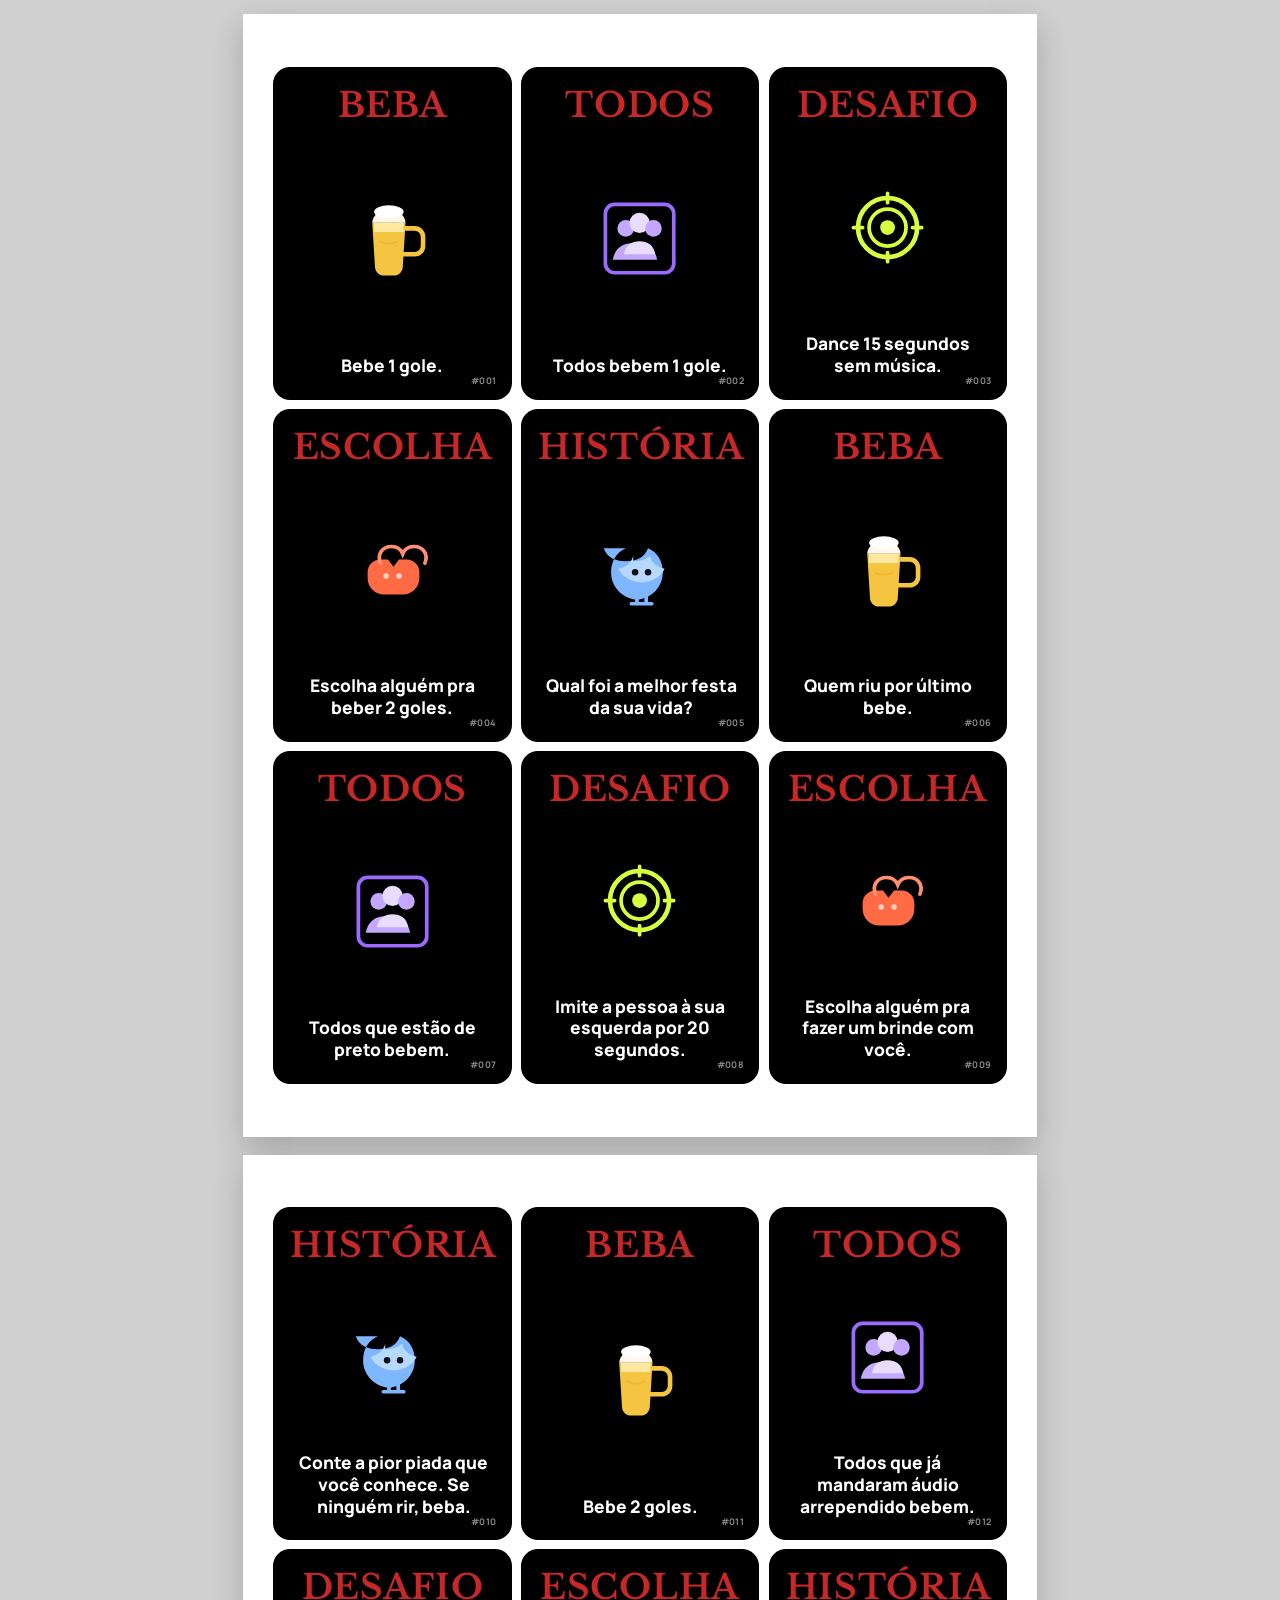
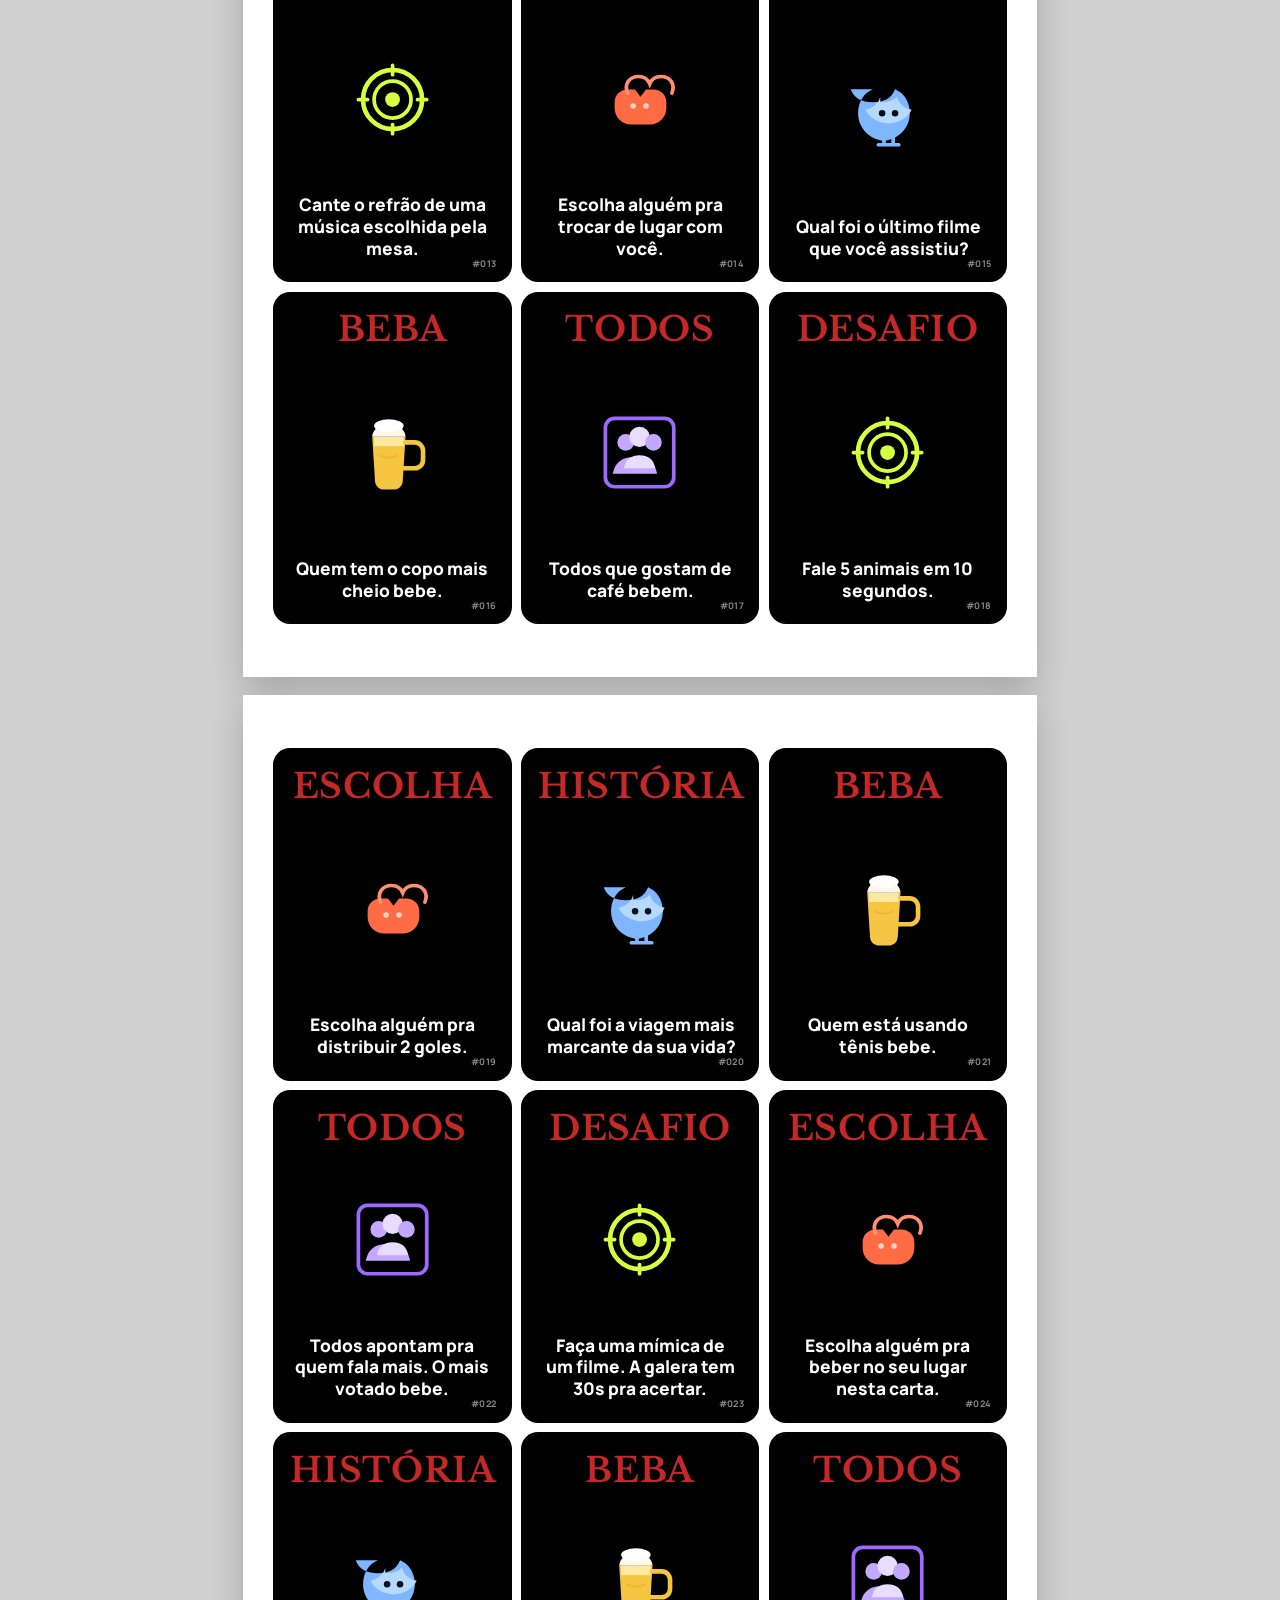
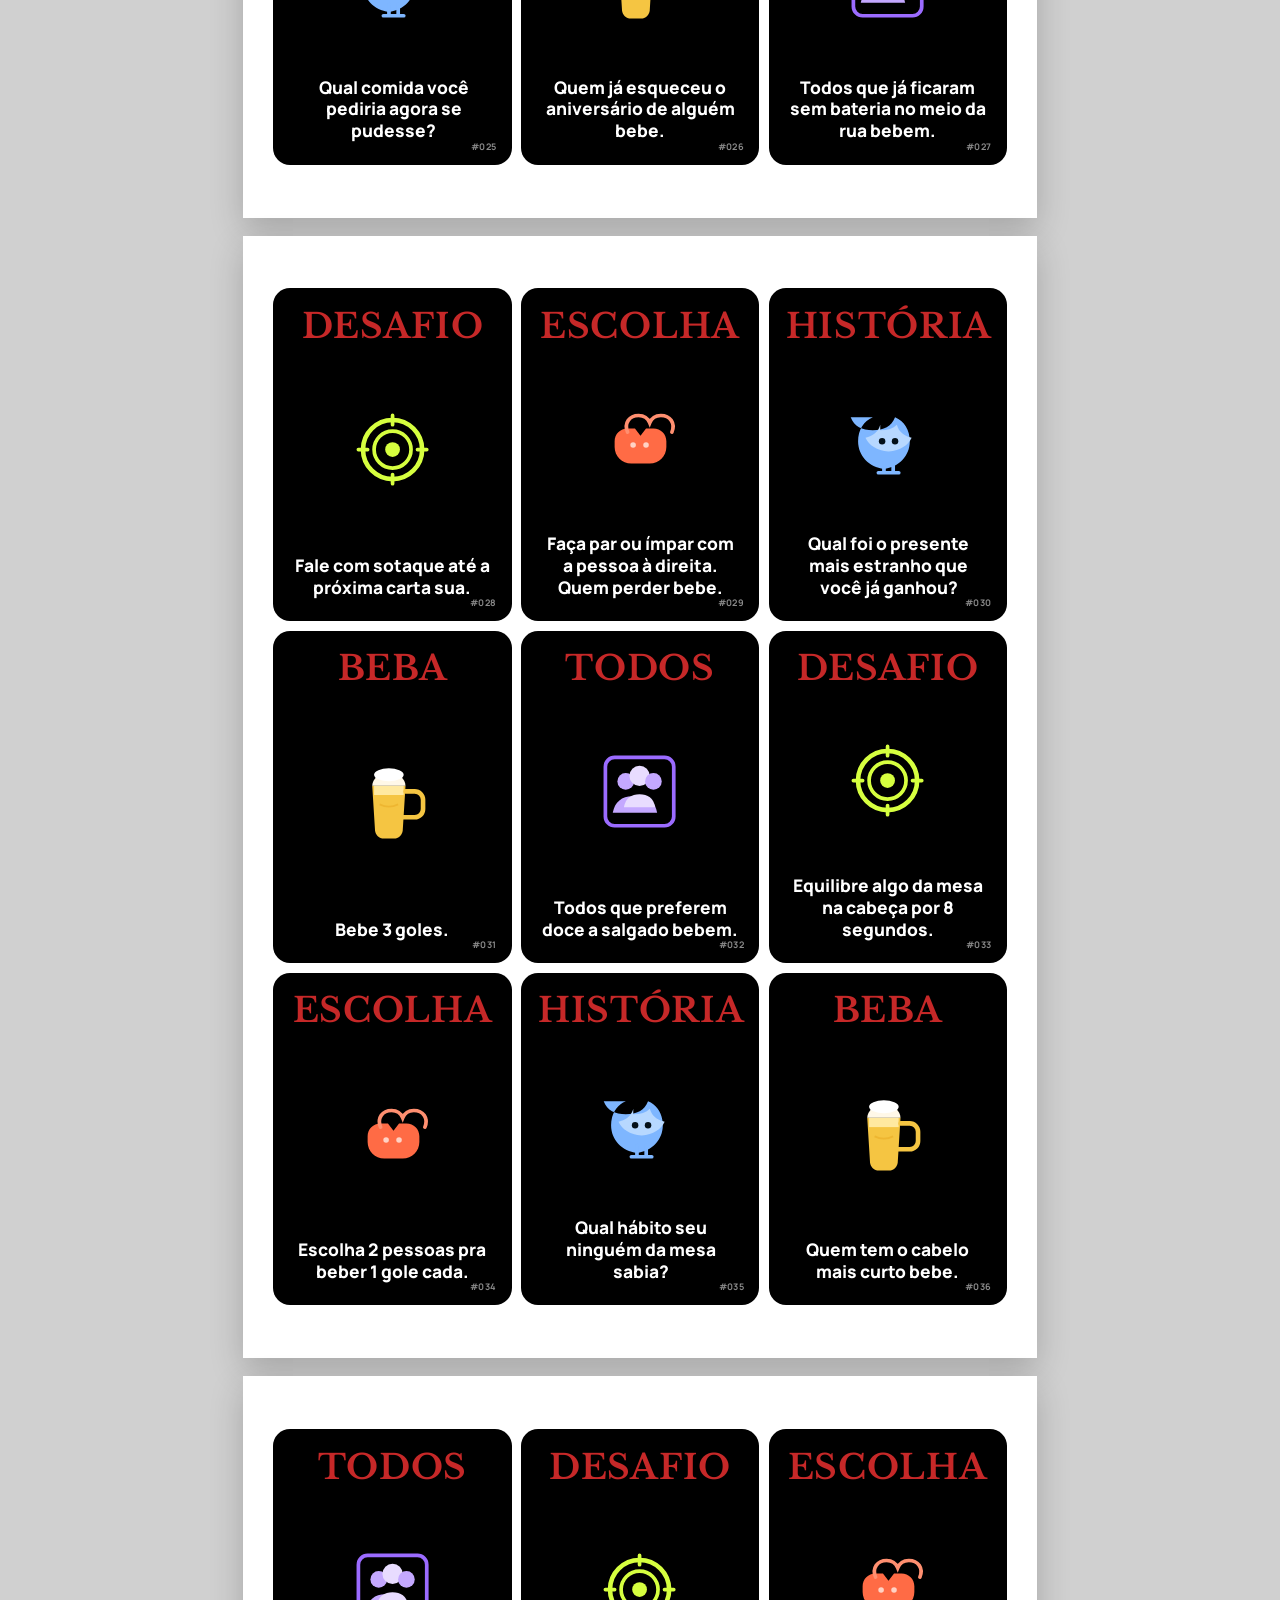
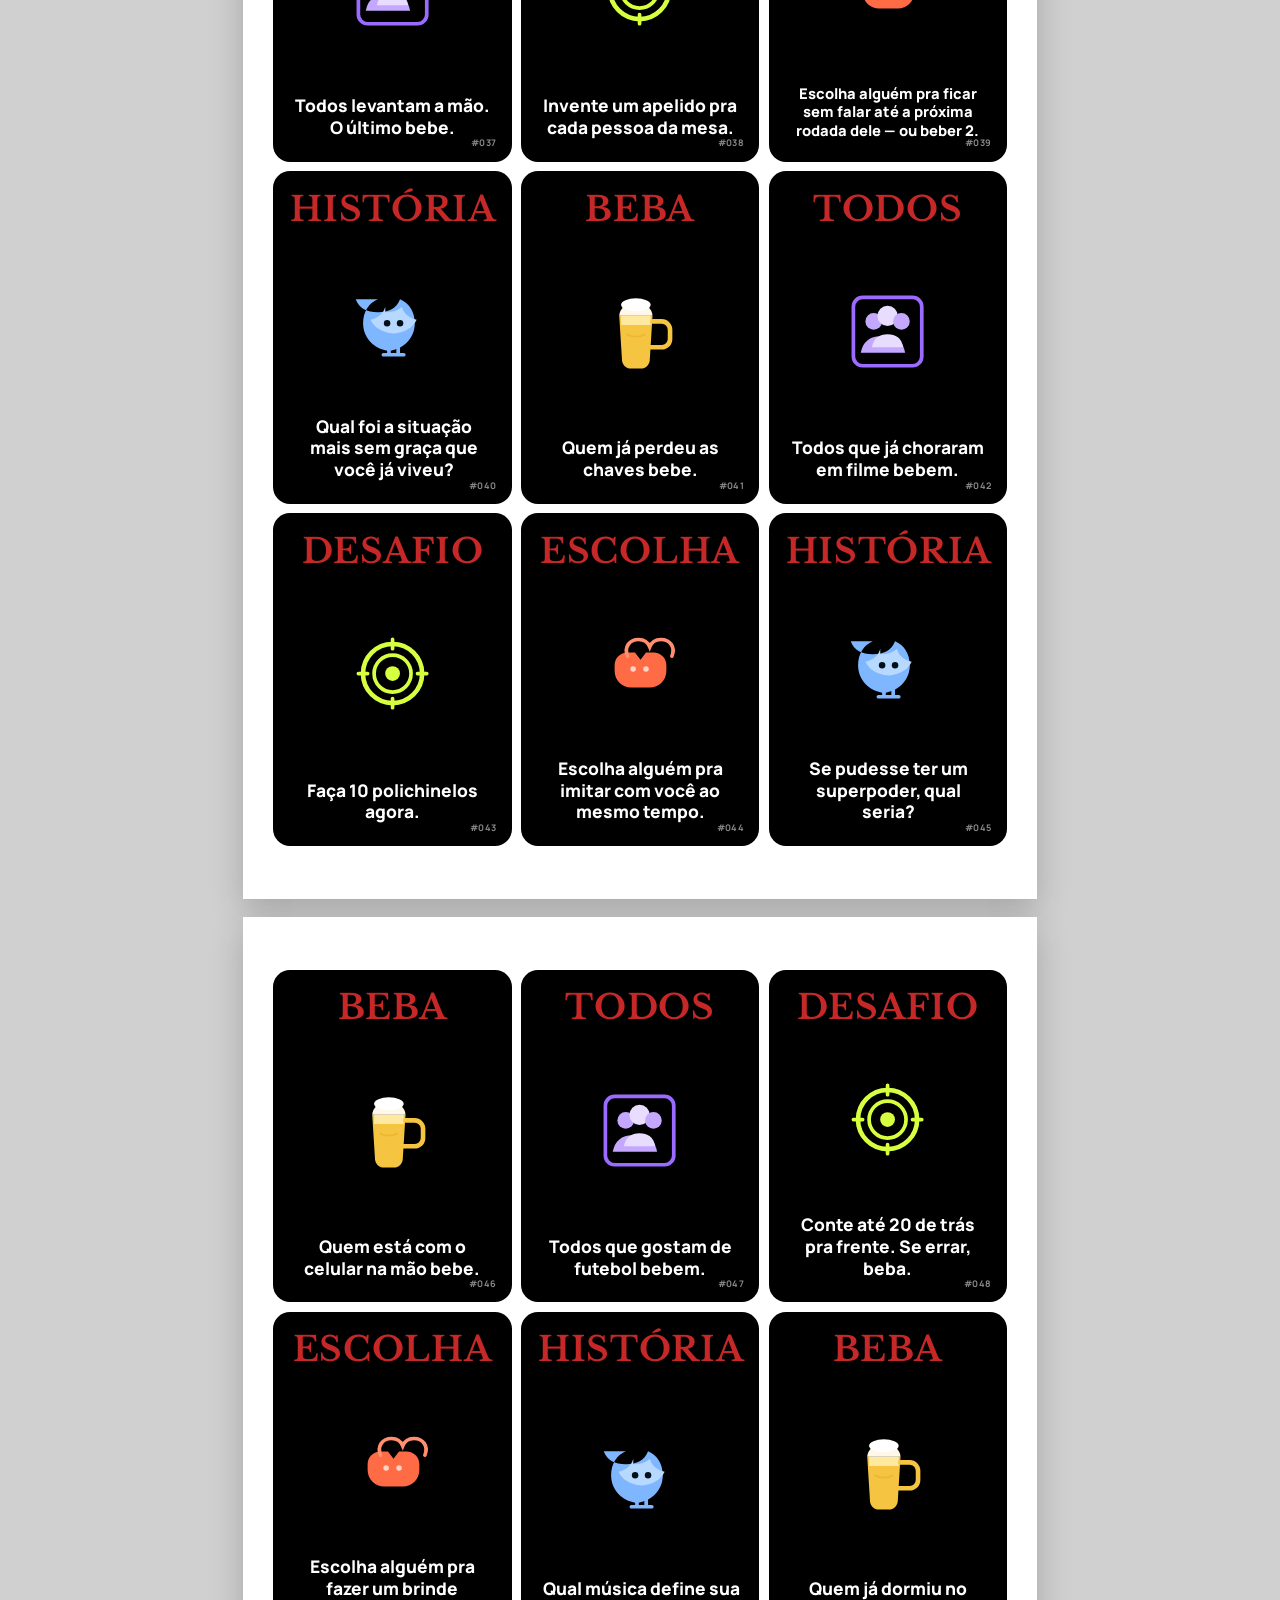
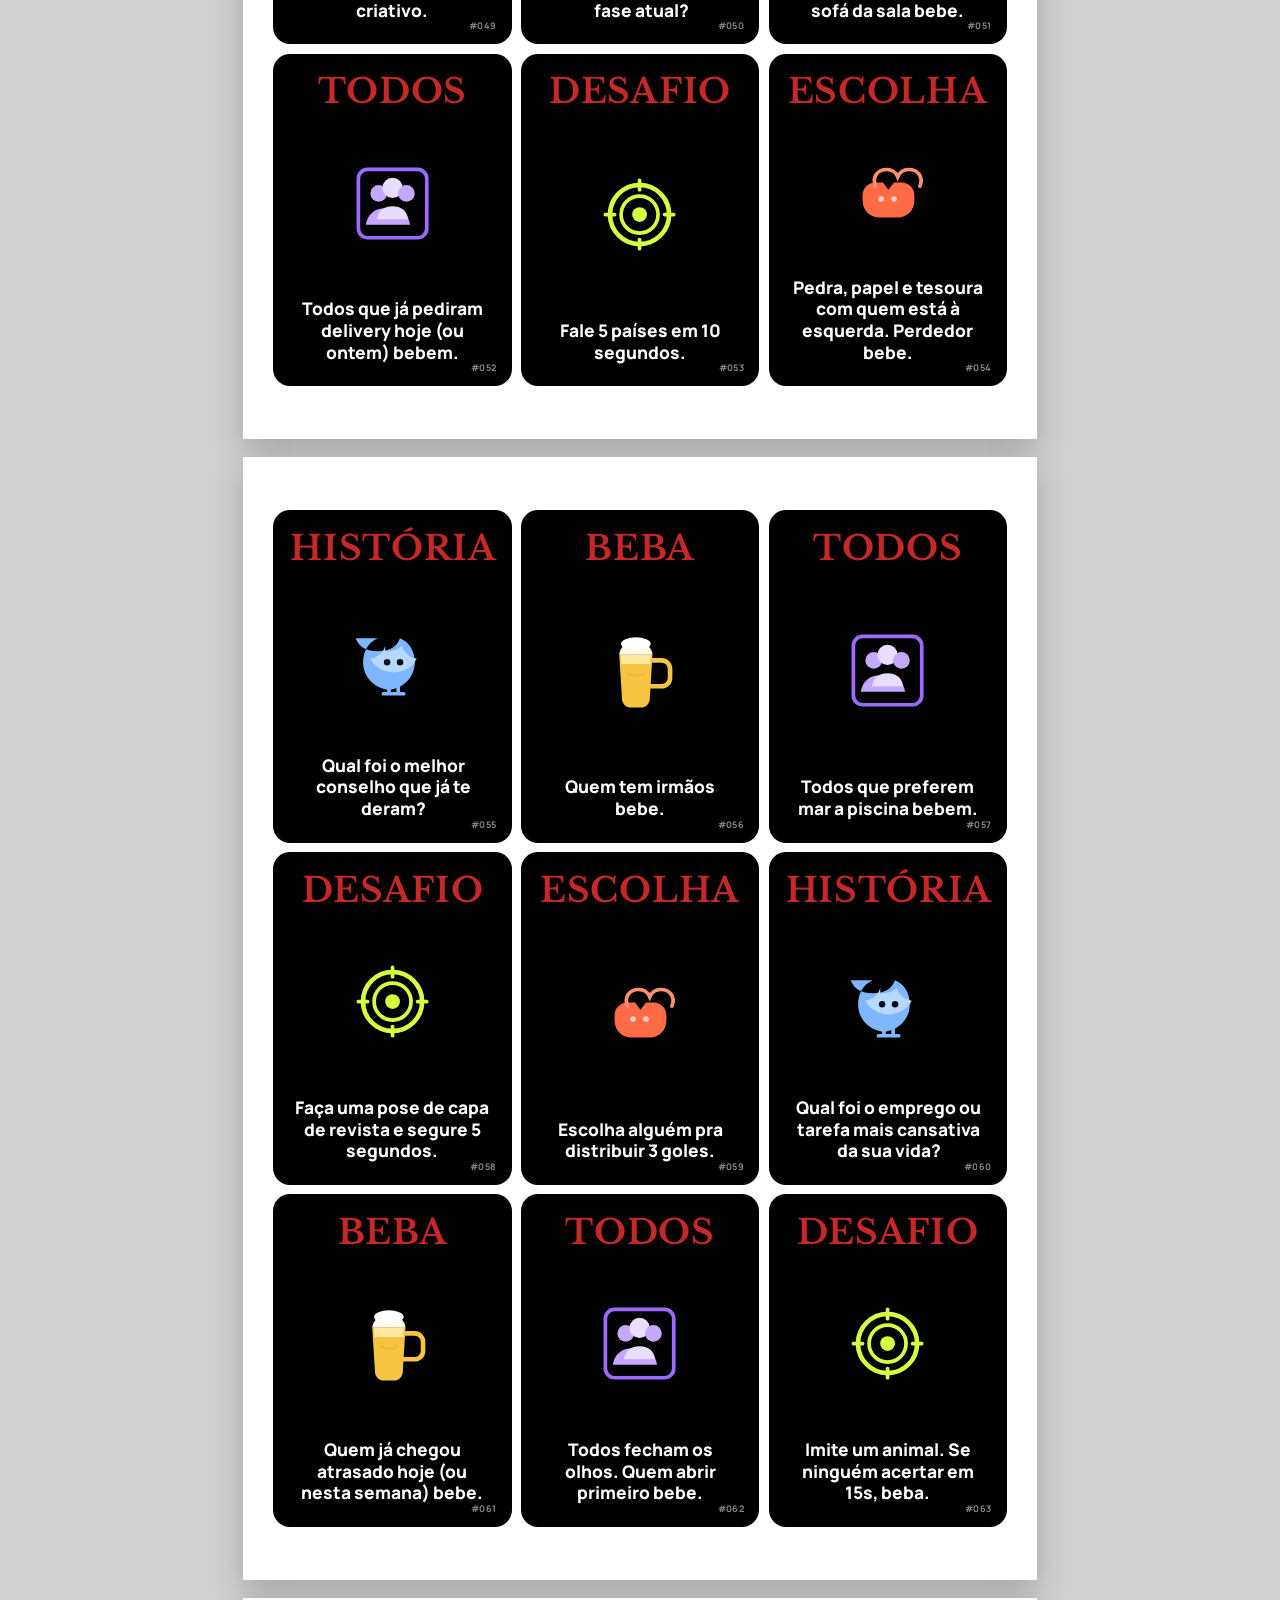
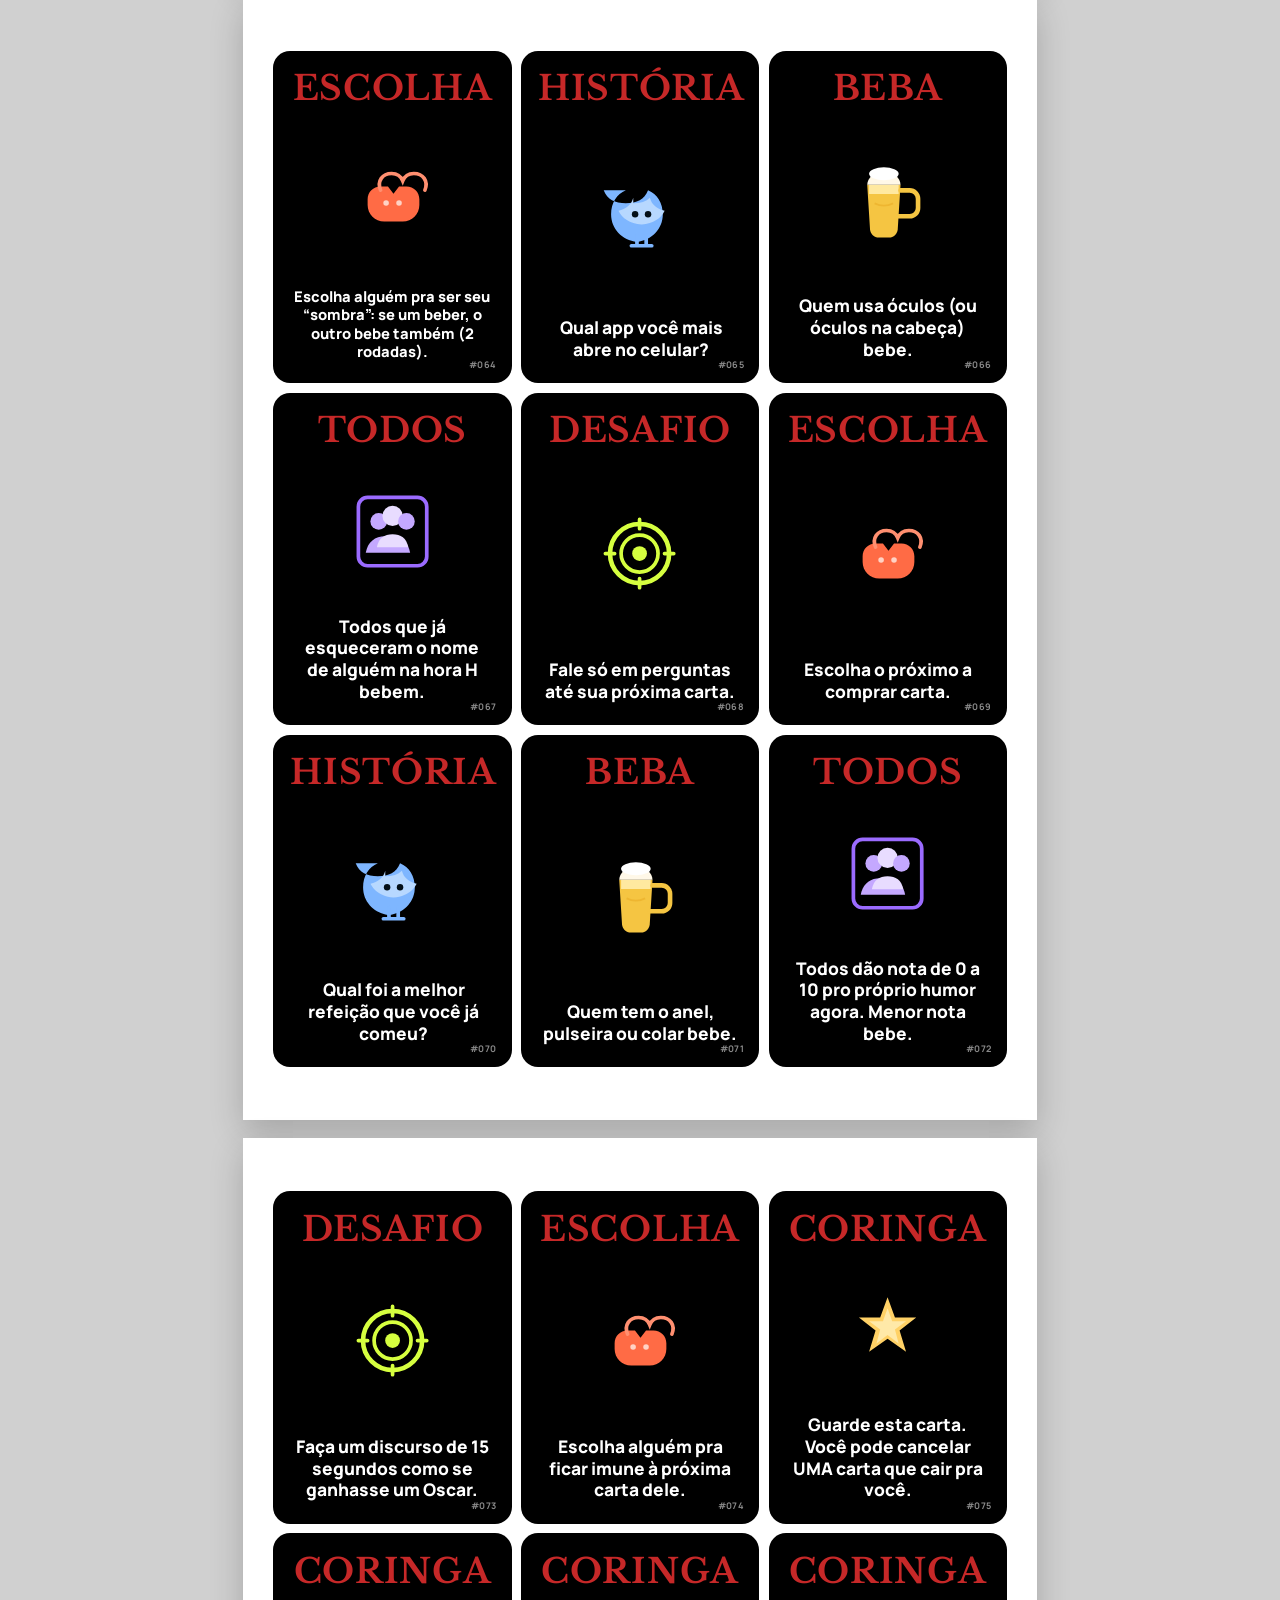
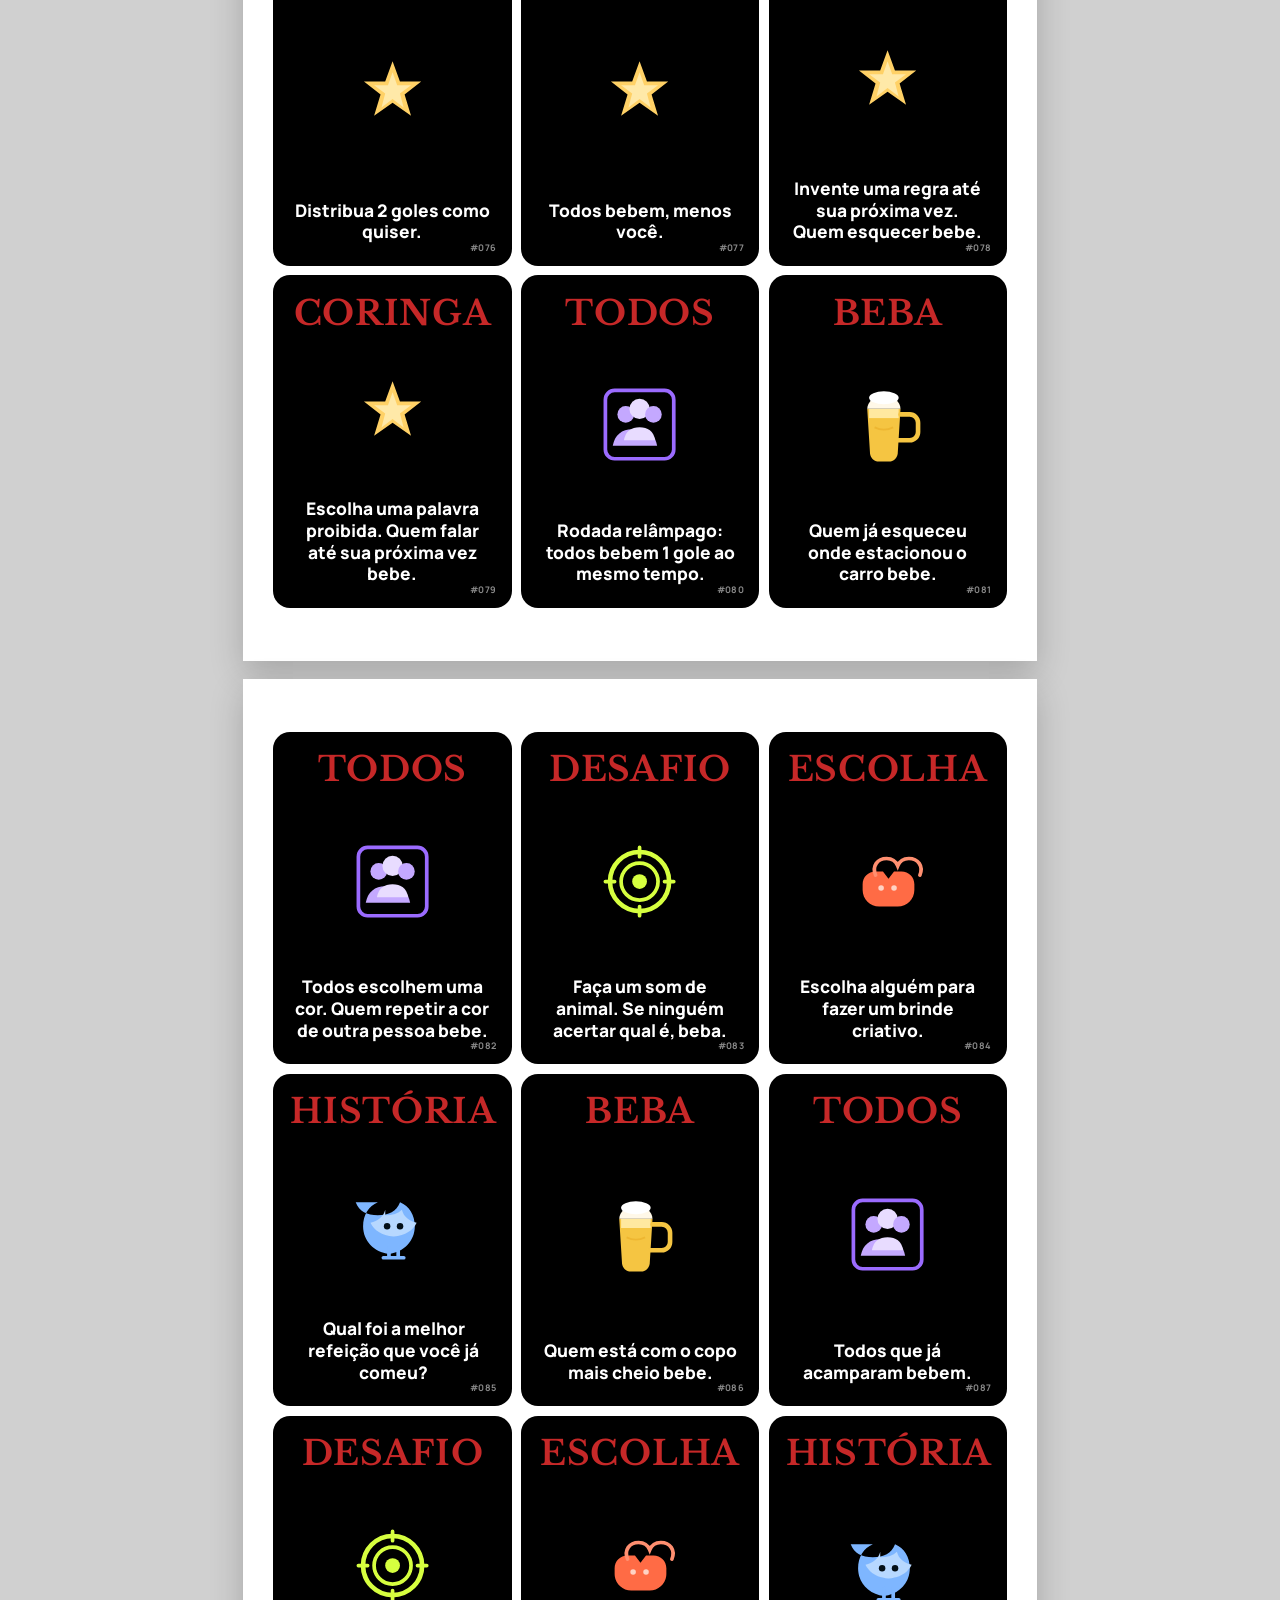
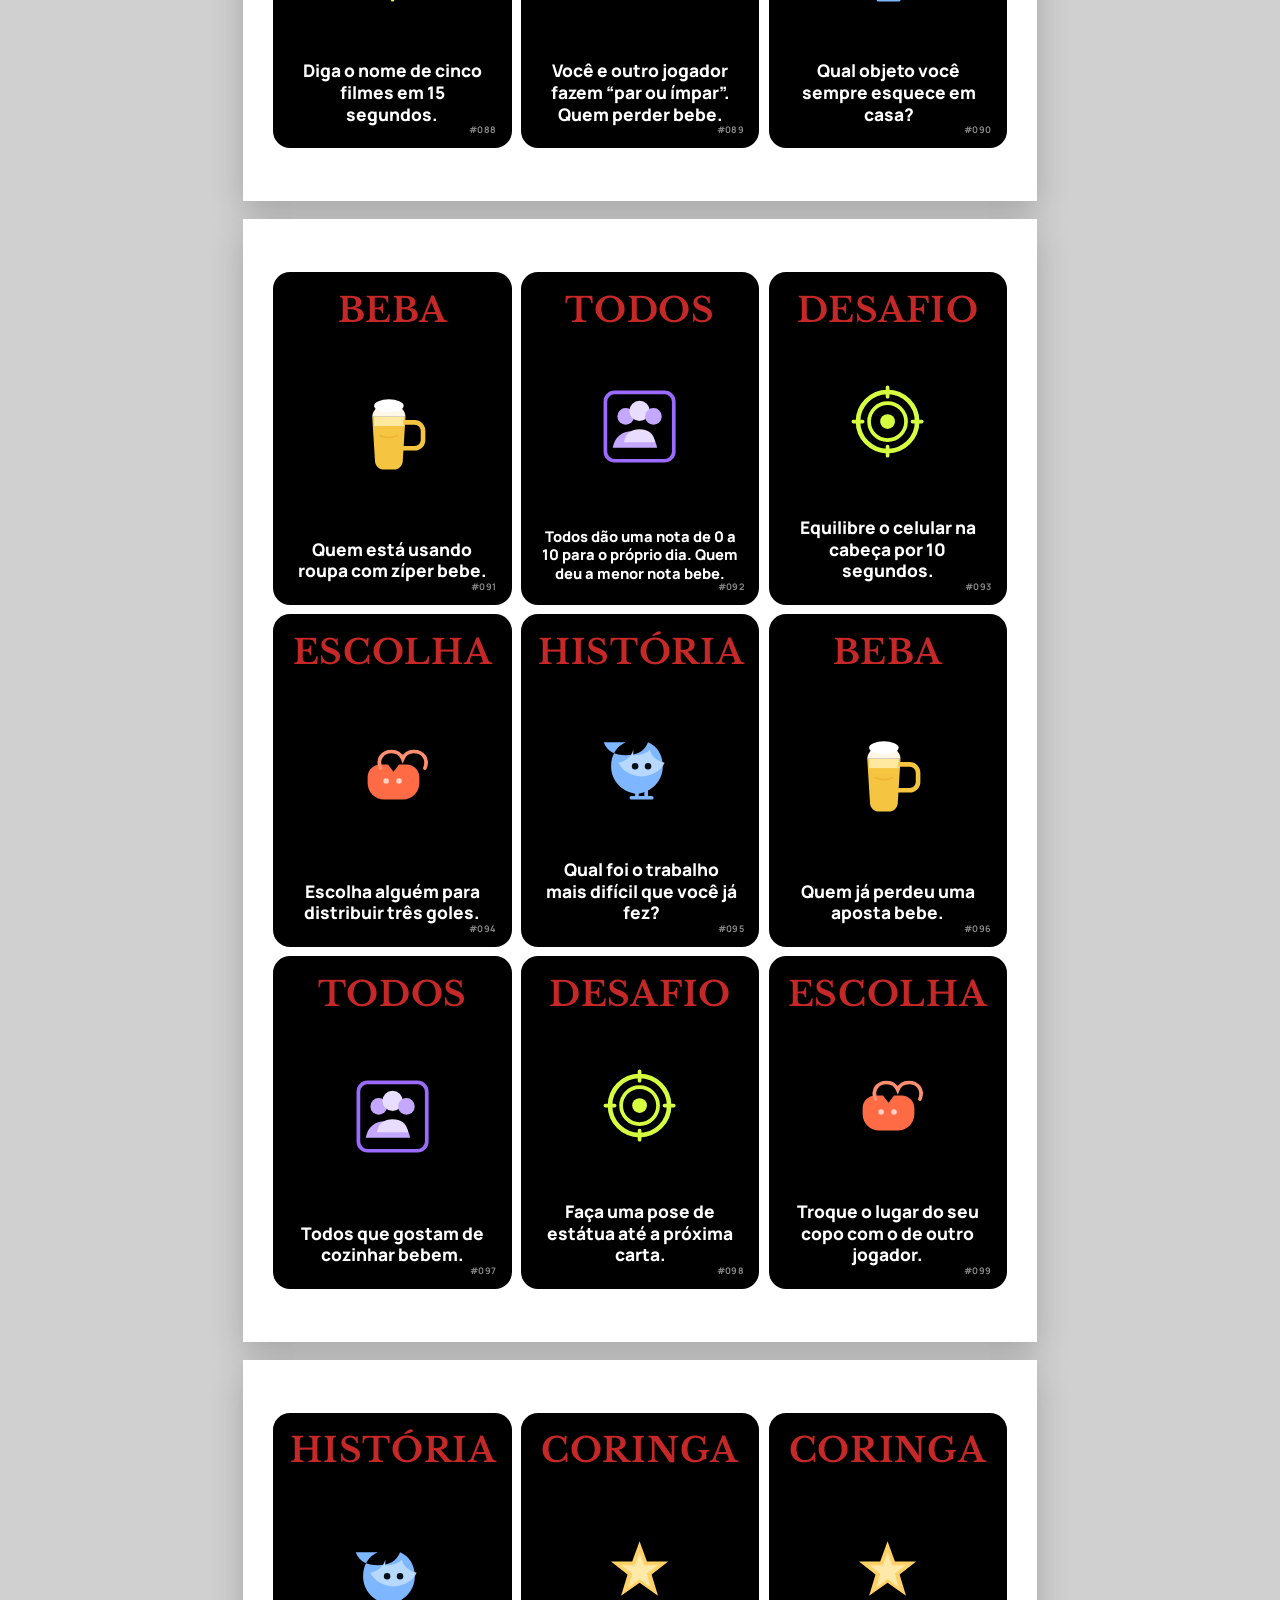
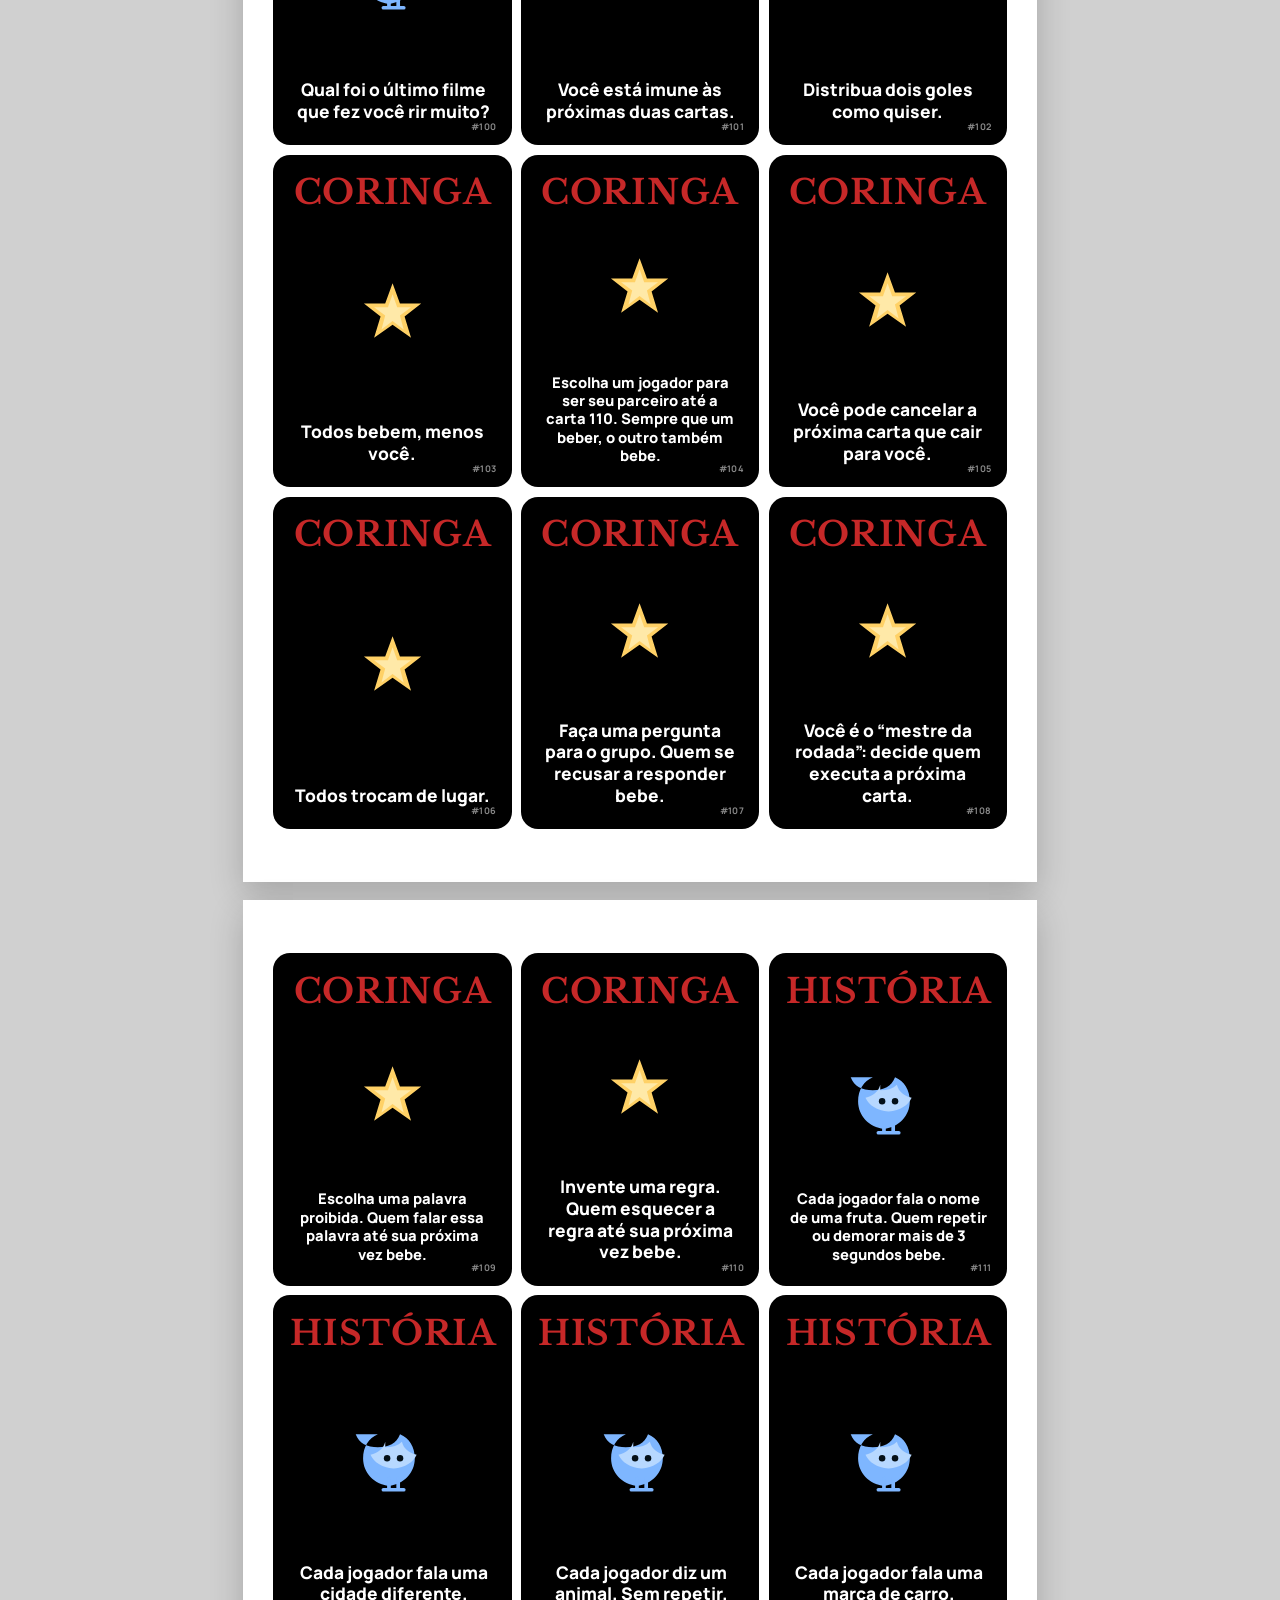
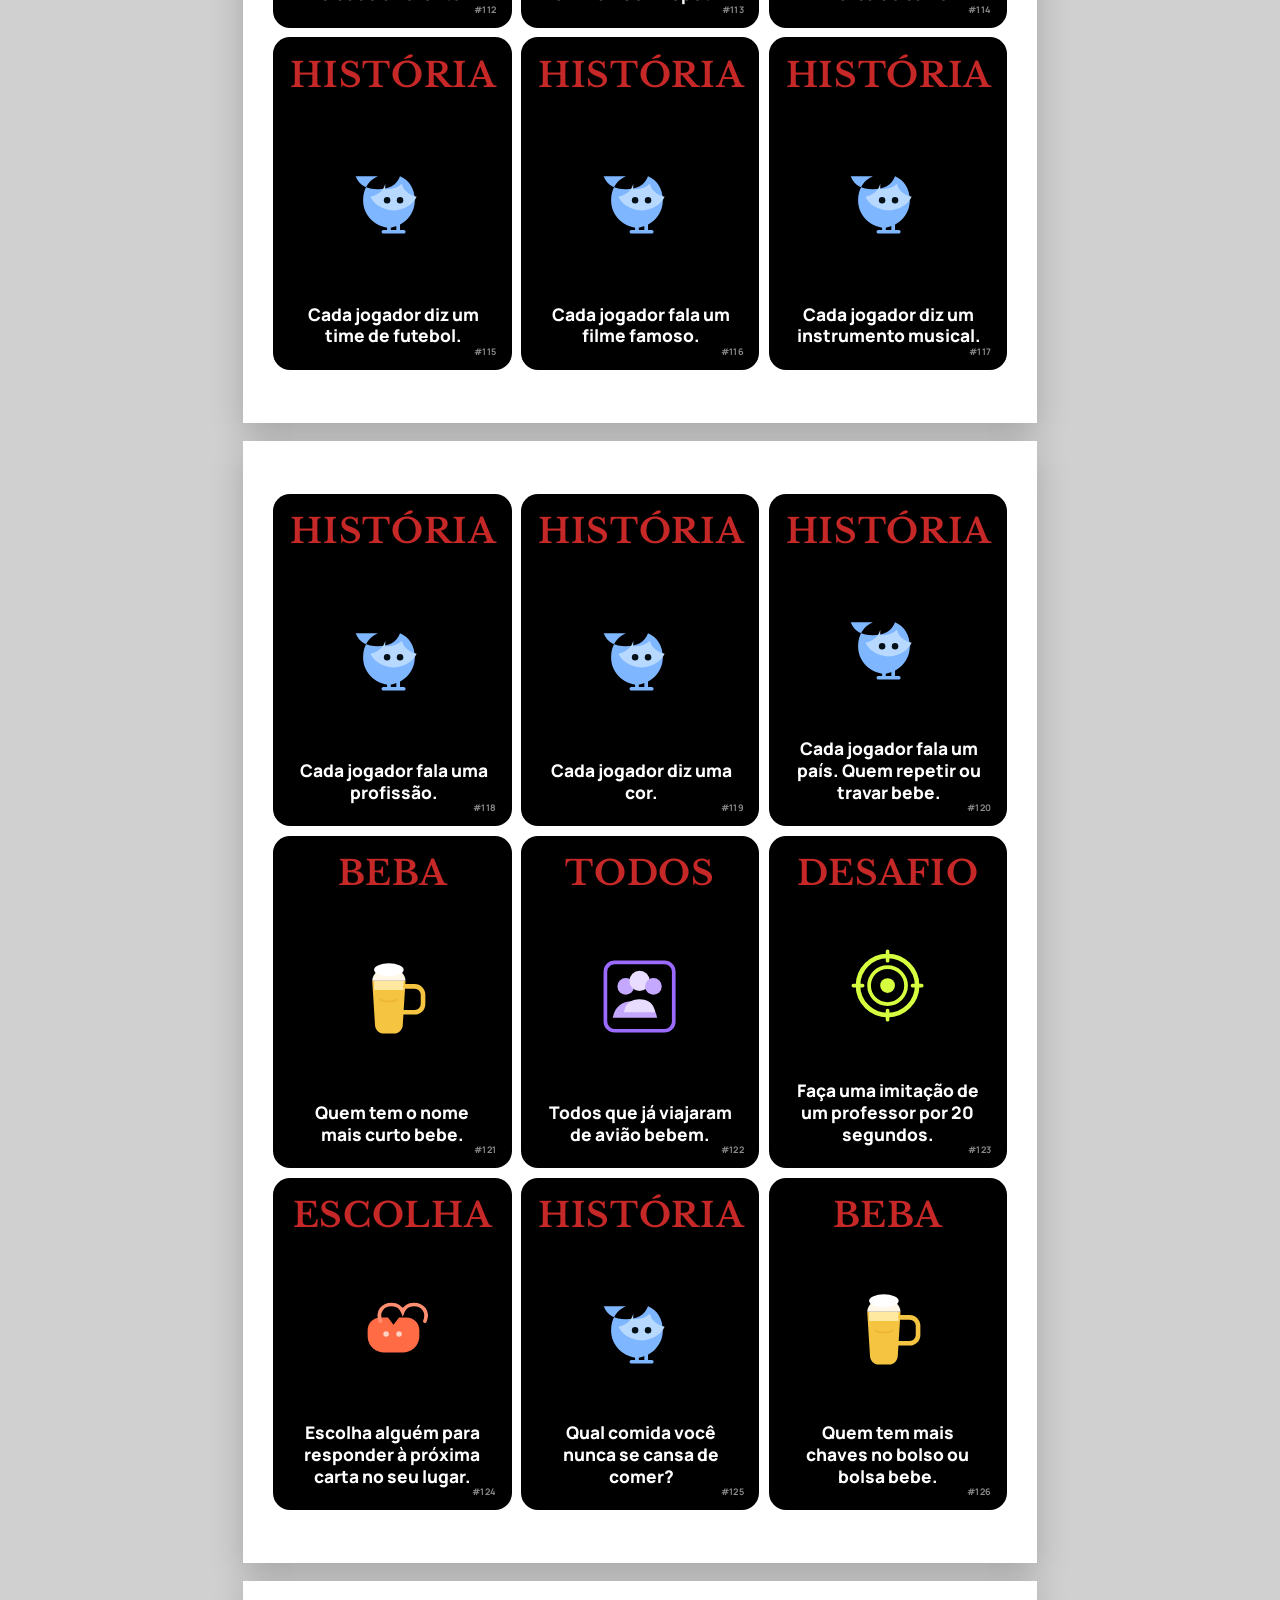
==== commit b76c2b81: "Restyle cards to match reference art layout Large serif category on top, centered SVG icon, command " ====
--- a/print/frente.html
+++ b/print/frente.html
@@ -4,14 +4,17 @@
   <meta charset="UTF-8" />
   <title>FAZ OU BEBE — Frente</title>
   <style>
-  @import url('https://fonts.googleapis.com/css2?family=Bebas+Neue&family=Manrope:wght@600;700;800&display=swap');
+  @import url('https://fonts.googleapis.com/css2?family=Libre+Baskerville:wght@700&family=Manrope:wght@600;700;800&display=swap');
 
   :root {
-    --black: #0a0a0a;
-    --ink: #f6f2ea;
+    --black: #000;
+    --red: #C62828;
+    --ink: #ffffff;
+    --muted: #8a8a8a;
     --card-w: 63mm;
     --card-h: 88mm;
-    --gap: 2mm;
+    --gap: 2.5mm;
+    --radius: 4.5mm;
   }
 
   * { box-sizing: border-box; }
@@ -27,7 +30,7 @@
   .sheet {
     width: 210mm;
     height: 297mm;
-    padding: 14.5mm 9.5mm;
+    padding: 14mm 8.5mm;
     display: grid;
     grid-template-columns: repeat(3, var(--card-w));
     grid-template-rows: repeat(3, var(--card-h));
@@ -36,7 +39,6 @@
     align-content: center;
     page-break-after: always;
     break-after: page;
-    position: relative;
   }
   .sheet:last-child { page-break-after: auto; break-after: auto; }
 
@@ -45,23 +47,11 @@
     height: var(--card-h);
     background: var(--black);
     color: var(--ink);
+    border-radius: var(--radius);
     position: relative;
     overflow: hidden;
-    border: 0.3mm solid #222;
   }
-  .card.empty {
-    visibility: hidden;
-    border-color: transparent;
-  }
-
-  /* cut marks */
-  .sheet::before {
-    content: "";
-    position: absolute;
-    inset: 10mm 6mm;
-    border: 0.15mm dashed #bbb;
-    pointer-events: none;
-  }
+  .card.empty { visibility: hidden; }
 
   /* —— VERSO —— */
   .card-back {
@@ -70,103 +60,99 @@
     align-items: center;
     justify-content: center;
     text-align: center;
-    padding: 5mm;
+    padding: 6mm;
     background:
-      radial-gradient(90% 70% at 50% 100%, #1c1c1c 0%, transparent 60%),
-      var(--black);
+      radial-gradient(80% 60% at 50% 110%, #1a1a1a 0%, transparent 55%),
+      #000;
   }
   .card-back .frame {
     position: absolute;
-    inset: 3mm;
-    border: 0.4mm solid #2e2e2e;
+    inset: 3.5mm;
+    border: 0.45mm solid #2a2a2a;
+    border-radius: 3mm;
     pointer-events: none;
   }
   .card-back .brand {
-    font-family: "Bebas Neue", Impact, sans-serif;
-    font-size: 14mm;
-    line-height: 0.86;
-    letter-spacing: 0.03em;
+    font-family: "Libre Baskerville", Georgia, serif;
+    font-size: 9.5mm;
+    line-height: 0.95;
     margin: 0;
     color: #fff;
+    font-weight: 700;
   }
   .card-back .brand span { display: block; }
   .card-back .ou {
-    color: #FF6B45;
-    font-size: 5.5mm;
-    letter-spacing: 0.32em;
-    margin: 1.5mm 0 1mm;
+    color: var(--red);
+    font-size: 5mm;
+    letter-spacing: 0.2em;
+    margin: 1.8mm 0 1.2mm;
   }
   .card-back .hint {
-    margin-top: 5mm;
-    font-size: 2.6mm;
-    letter-spacing: 0.22em;
+    margin-top: 6mm;
+    font-size: 2.5mm;
+    letter-spacing: 0.28em;
     text-transform: uppercase;
-    color: #888;
+    color: var(--muted);
     font-weight: 700;
-  }
-  .card-back .cats {
-    margin-top: 6mm;
-    display: flex;
-    gap: 1.5mm;
-    font-size: 3.2mm;
+    font-family: "Manrope", sans-serif;
   }
 
   /* —— FRENTE —— */
   .card-front {
-    display: flex;
-    flex-direction: column;
-    background: var(--black);
+    display: grid;
+    grid-template-rows: auto 1fr auto auto;
+    padding: 5.5mm 4.5mm 4mm;
+    text-align: center;
   }
-  .head {
+  .cat {
+    font-family: "Libre Baskerville", Georgia, serif;
+    font-size: 9mm;
+    line-height: 1;
+    color: var(--red);
+    font-weight: 700;
+    letter-spacing: 0.02em;
+    margin: 0;
+  }
+  .icon-wrap {
     display: flex;
     align-items: center;
-    gap: 2mm;
-    padding: 3.2mm 3.5mm;
-    font-family: "Bebas Neue", Impact, sans-serif;
-    font-size: 6.5mm;
-    letter-spacing: 0.06em;
-    line-height: 1;
-    font-weight: 400;
+    justify-content: center;
+    min-height: 28mm;
+    padding: 2mm 0;
   }
-  .head .icon { font-size: 5.5mm; line-height: 1; }
-  .body {
-    flex: 1;
-    display: flex;
-    align-items: center;
-    padding: 4mm 3.8mm 3mm;
+  .icon-wrap svg {
+    width: 22mm;
+    height: 22mm;
+    display: block;
   }
   .texto {
     margin: 0;
-    width: 100%;
-    font-size: 5.2mm;
-    line-height: 1.22;
+    font-size: 4.6mm;
+    line-height: 1.25;
     font-weight: 800;
     color: #fff;
+    padding: 0 1mm 2mm;
   }
-  .texto.long { font-size: 4.4mm; }
-  .texto.xl { font-size: 3.8mm; }
-  .foot {
-    display: flex;
-    justify-content: space-between;
-    align-items: center;
-    padding: 2.4mm 3.5mm 3mm;
-    border-top: 0.3mm solid #222;
-    font-size: 2.3mm;
-    letter-spacing: 0.16em;
-    text-transform: uppercase;
-    color: #666;
+  .texto.long { font-size: 3.9mm; }
+  .texto.xl { font-size: 3.4mm; }
+  .num {
+    position: absolute;
+    right: 4mm;
+    bottom: 3.2mm;
+    font-size: 2.4mm;
+    color: var(--muted);
     font-weight: 700;
+    letter-spacing: 0.04em;
   }
-  .foot .num { color: #999; letter-spacing: 0.08em; }
 
   @page { size: A4; margin: 0; }
 
   @media screen {
-    body { background: #c8c8c8; padding: 12px; }
+    body { background: #d0d0d0; padding: 14px; }
     .sheet {
       background: #fff;
-      margin: 0 auto 16px;
-      box-shadow: 0 10px 30px rgba(0,0,0,.2);
+      margin: 0 auto 18px;
+      box-shadow: 0 12px 32px rgba(0,0,0,.2);
     }
   }
 </style>
@@ -174,2626 +160,2396 @@
 <body>
 <section class="sheet">
     <article class="card card-front">
-      <div class="head" style="background:#F0A500;color:#1a1000">
-        <span class="icon">🍺</span>
-        <span>BEBA</span>
-      </div>
-      <div class="body">
-        <p class="texto">Bebe 1 gole.</p>
-      </div>
-      <div class="foot">
-        <span>faz ou bebe</span>
-        <span class="num">#001</span>
-      </div>
-    </article>
-    <article class="card card-front">
-      <div class="head" style="background:#3DB8A8;color:#041512">
-        <span class="icon">👥</span>
-        <span>TODOS</span>
-      </div>
-      <div class="body">
-        <p class="texto">Todos bebem 1 gole.</p>
-      </div>
-      <div class="foot">
-        <span>faz ou bebe</span>
-        <span class="num">#002</span>
-      </div>
-    </article>
-    <article class="card card-front">
-      <div class="head" style="background:#D6FF3F;color:#121800">
-        <span class="icon">🎯</span>
-        <span>DESAFIO</span>
-      </div>
-      <div class="body">
-        <p class="texto">Dance 15 segundos sem música.</p>
-      </div>
-      <div class="foot">
-        <span>faz ou bebe</span>
-        <span class="num">#003</span>
-      </div>
-    </article>
-    <article class="card card-front">
-      <div class="head" style="background:#FF6B45;color:#1a0800">
-        <span class="icon">🤝</span>
-        <span>ESCOLHA</span>
-      </div>
-      <div class="body">
-        <p class="texto">Escolha alguém pra beber 2 goles.</p>
-      </div>
-      <div class="foot">
-        <span>faz ou bebe</span>
-        <span class="num">#004</span>
-      </div>
-    </article>
-    <article class="card card-front">
-      <div class="head" style="background:#7EB6FF;color:#041018">
-        <span class="icon">🧠</span>
-        <span>HISTÓRIA</span>
-      </div>
-      <div class="body">
-        <p class="texto">Qual foi a melhor festa da sua vida?</p>
-      </div>
-      <div class="foot">
-        <span>faz ou bebe</span>
-        <span class="num">#005</span>
-      </div>
-    </article>
-    <article class="card card-front">
-      <div class="head" style="background:#F0A500;color:#1a1000">
-        <span class="icon">🍺</span>
-        <span>BEBA</span>
-      </div>
-      <div class="body">
-        <p class="texto">Quem riu por último bebe.</p>
-      </div>
-      <div class="foot">
-        <span>faz ou bebe</span>
-        <span class="num">#006</span>
-      </div>
-    </article>
-    <article class="card card-front">
-      <div class="head" style="background:#3DB8A8;color:#041512">
-        <span class="icon">👥</span>
-        <span>TODOS</span>
-      </div>
-      <div class="body">
-        <p class="texto">Todos que estão de preto bebem.</p>
-      </div>
-      <div class="foot">
-        <span>faz ou bebe</span>
-        <span class="num">#007</span>
-      </div>
-    </article>
-    <article class="card card-front">
-      <div class="head" style="background:#D6FF3F;color:#121800">
-        <span class="icon">🎯</span>
-        <span>DESAFIO</span>
-      </div>
-      <div class="body">
-        <p class="texto">Imite a pessoa à sua esquerda por 20 segundos.</p>
-      </div>
-      <div class="foot">
-        <span>faz ou bebe</span>
-        <span class="num">#008</span>
-      </div>
-    </article>
-    <article class="card card-front">
-      <div class="head" style="background:#FF6B45;color:#1a0800">
-        <span class="icon">🤝</span>
-        <span>ESCOLHA</span>
-      </div>
-      <div class="body">
-        <p class="texto">Escolha alguém pra fazer um brinde com você.</p>
-      </div>
-      <div class="foot">
-        <span>faz ou bebe</span>
-        <span class="num">#009</span>
-      </div>
+      <h2 class="cat">BEBA</h2>
+      <div class="icon-wrap"><svg viewBox="0 0 80 90" xmlns="http://www.w3.org/2000/svg" aria-hidden="true">
+      <path d="M18 28h36l-3 48c-.4 5-4.5 9-9.5 9H30.5c-5 0-9.1-4-9.5-9L18 28z" fill="#F5C542"/>
+      <path d="M20 28h32v10H20z" fill="#FFE9A0"/>
+      <path d="M18 28c0-8 8-14 18-14s18 6 18 14" fill="#FFF8E8"/>
+      <ellipse cx="36" cy="16" rx="16" ry="7" fill="#FFF"/>
+      <path d="M54 34h10c5 0 9 4 9 9v10c0 5-4 9-9 9H51" fill="none" stroke="#F5C542" stroke-width="5" stroke-linecap="round"/>
+      <path d="M26 48c6 3 14 3 20 0" fill="none" stroke="#E8A820" stroke-width="2" opacity=".5"/>
+    </svg></div>
+      <p class="texto">Bebe 1 gole.</p>
+      <span class="num">#001</span>
+    </article>
+    <article class="card card-front">
+      <h2 class="cat">TODOS</h2>
+      <div class="icon-wrap"><svg viewBox="0 0 90 90" xmlns="http://www.w3.org/2000/svg" aria-hidden="true">
+      <rect x="8" y="8" width="74" height="74" rx="10" fill="none" stroke="#9B6BFF" stroke-width="4"/>
+      <circle cx="30" cy="34" r="9" fill="#C4A8FF"/>
+      <circle cx="45" cy="28" r="11" fill="#E8DCFF"/>
+      <circle cx="60" cy="34" r="9" fill="#C4A8FF"/>
+      <path d="M16 68c2-12 10-18 21-18h6c11 0 19 6 21 18" fill="#C4A8FF"/>
+      <path d="M28 62c2-10 8-14 17-14s15 4 17 14" fill="#E8DCFF"/>
+    </svg></div>
+      <p class="texto">Todos bebem 1 gole.</p>
+      <span class="num">#002</span>
+    </article>
+    <article class="card card-front">
+      <h2 class="cat">DESAFIO</h2>
+      <div class="icon-wrap"><svg viewBox="0 0 90 90" xmlns="http://www.w3.org/2000/svg" aria-hidden="true">
+      <circle cx="45" cy="45" r="32" fill="none" stroke="#D6FF3F" stroke-width="5"/>
+      <circle cx="45" cy="45" r="20" fill="none" stroke="#D6FF3F" stroke-width="4"/>
+      <circle cx="45" cy="45" r="8" fill="#D6FF3F"/>
+      <path d="M45 8v10M45 72v10M8 45h10M72 45h10" stroke="#D6FF3F" stroke-width="4" stroke-linecap="round"/>
+    </svg></div>
+      <p class="texto">Dance 15 segundos sem música.</p>
+      <span class="num">#003</span>
+    </article>
+    <article class="card card-front">
+      <h2 class="cat">ESCOLHA</h2>
+      <div class="icon-wrap"><svg viewBox="0 0 90 90" xmlns="http://www.w3.org/2000/svg" aria-hidden="true">
+      <path d="M18 48c0-8 6-14 14-14h8l6 8 6-8h8c8 0 14 6 14 14v6c0 10-8 18-18 18H36c-10 0-18-8-18-18v-6z" fill="#FF6B45"/>
+      <path d="M32 38c-4-10 2-18 12-18 6 0 10 3 12 8 2-5 6-8 12-8 10 0 16 8 12 18" fill="none" stroke="#FF8F70" stroke-width="4" stroke-linecap="round"/>
+      <circle cx="38" cy="52" r="3" fill="#FFD2C4"/>
+      <circle cx="52" cy="52" r="3" fill="#FFD2C4"/>
+    </svg></div>
+      <p class="texto">Escolha alguém pra beber 2 goles.</p>
+      <span class="num">#004</span>
+    </article>
+    <article class="card card-front">
+      <h2 class="cat">HISTÓRIA</h2>
+      <div class="icon-wrap"><svg viewBox="0 0 90 90" xmlns="http://www.w3.org/2000/svg" aria-hidden="true">
+      <path d="M28 22c-10 4-16 14-16 26 0 16 12 28 28 30 16-2 28-14 28-30 0-12-6-22-16-26-4 10-12 14-24 14s-20-4-24-14z" fill="#7EB6FF"/>
+      <path d="M36 30c-2 8-8 12-16 14 4 8 12 14 25 15 13-1 21-7 25-15-8-2-14-6-16-14-4 4-10 6-18 6z" fill="#B7D8FF"/>
+      <circle cx="38" cy="48" r="3.5" fill="#041018"/>
+      <circle cx="52" cy="48" r="3.5" fill="#041018"/>
+      <path d="M40 70v10M50 70v10" stroke="#7EB6FF" stroke-width="4" stroke-linecap="round"/>
+      <path d="M34 82h22" stroke="#7EB6FF" stroke-width="4" stroke-linecap="round"/>
+    </svg></div>
+      <p class="texto">Qual foi a melhor festa da sua vida?</p>
+      <span class="num">#005</span>
+    </article>
+    <article class="card card-front">
+      <h2 class="cat">BEBA</h2>
+      <div class="icon-wrap"><svg viewBox="0 0 80 90" xmlns="http://www.w3.org/2000/svg" aria-hidden="true">
+      <path d="M18 28h36l-3 48c-.4 5-4.5 9-9.5 9H30.5c-5 0-9.1-4-9.5-9L18 28z" fill="#F5C542"/>
+      <path d="M20 28h32v10H20z" fill="#FFE9A0"/>
+      <path d="M18 28c0-8 8-14 18-14s18 6 18 14" fill="#FFF8E8"/>
+      <ellipse cx="36" cy="16" rx="16" ry="7" fill="#FFF"/>
+      <path d="M54 34h10c5 0 9 4 9 9v10c0 5-4 9-9 9H51" fill="none" stroke="#F5C542" stroke-width="5" stroke-linecap="round"/>
+      <path d="M26 48c6 3 14 3 20 0" fill="none" stroke="#E8A820" stroke-width="2" opacity=".5"/>
+    </svg></div>
+      <p class="texto">Quem riu por último bebe.</p>
+      <span class="num">#006</span>
+    </article>
+    <article class="card card-front">
+      <h2 class="cat">TODOS</h2>
+      <div class="icon-wrap"><svg viewBox="0 0 90 90" xmlns="http://www.w3.org/2000/svg" aria-hidden="true">
+      <rect x="8" y="8" width="74" height="74" rx="10" fill="none" stroke="#9B6BFF" stroke-width="4"/>
+      <circle cx="30" cy="34" r="9" fill="#C4A8FF"/>
+      <circle cx="45" cy="28" r="11" fill="#E8DCFF"/>
+      <circle cx="60" cy="34" r="9" fill="#C4A8FF"/>
+      <path d="M16 68c2-12 10-18 21-18h6c11 0 19 6 21 18" fill="#C4A8FF"/>
+      <path d="M28 62c2-10 8-14 17-14s15 4 17 14" fill="#E8DCFF"/>
+    </svg></div>
+      <p class="texto">Todos que estão de preto bebem.</p>
+      <span class="num">#007</span>
+    </article>
+    <article class="card card-front">
+      <h2 class="cat">DESAFIO</h2>
+      <div class="icon-wrap"><svg viewBox="0 0 90 90" xmlns="http://www.w3.org/2000/svg" aria-hidden="true">
+      <circle cx="45" cy="45" r="32" fill="none" stroke="#D6FF3F" stroke-width="5"/>
+      <circle cx="45" cy="45" r="20" fill="none" stroke="#D6FF3F" stroke-width="4"/>
+      <circle cx="45" cy="45" r="8" fill="#D6FF3F"/>
+      <path d="M45 8v10M45 72v10M8 45h10M72 45h10" stroke="#D6FF3F" stroke-width="4" stroke-linecap="round"/>
+    </svg></div>
+      <p class="texto">Imite a pessoa à sua esquerda por 20 segundos.</p>
+      <span class="num">#008</span>
+    </article>
+    <article class="card card-front">
+      <h2 class="cat">ESCOLHA</h2>
+      <div class="icon-wrap"><svg viewBox="0 0 90 90" xmlns="http://www.w3.org/2000/svg" aria-hidden="true">
+      <path d="M18 48c0-8 6-14 14-14h8l6 8 6-8h8c8 0 14 6 14 14v6c0 10-8 18-18 18H36c-10 0-18-8-18-18v-6z" fill="#FF6B45"/>
+      <path d="M32 38c-4-10 2-18 12-18 6 0 10 3 12 8 2-5 6-8 12-8 10 0 16 8 12 18" fill="none" stroke="#FF8F70" stroke-width="4" stroke-linecap="round"/>
+      <circle cx="38" cy="52" r="3" fill="#FFD2C4"/>
+      <circle cx="52" cy="52" r="3" fill="#FFD2C4"/>
+    </svg></div>
+      <p class="texto">Escolha alguém pra fazer um brinde com você.</p>
+      <span class="num">#009</span>
     </article></section>
 <section class="sheet">
     <article class="card card-front">
-      <div class="head" style="background:#7EB6FF;color:#041018">
-        <span class="icon">🧠</span>
-        <span>HISTÓRIA</span>
-      </div>
-      <div class="body">
-        <p class="texto">Conte a pior piada que você conhece. Se ninguém rir, beba.</p>
-      </div>
-      <div class="foot">
-        <span>faz ou bebe</span>
-        <span class="num">#010</span>
-      </div>
-    </article>
-    <article class="card card-front">
-      <div class="head" style="background:#F0A500;color:#1a1000">
-        <span class="icon">🍺</span>
-        <span>BEBA</span>
-      </div>
-      <div class="body">
-        <p class="texto">Bebe 2 goles.</p>
-      </div>
-      <div class="foot">
-        <span>faz ou bebe</span>
-        <span class="num">#011</span>
-      </div>
-    </article>
-    <article class="card card-front">
-      <div class="head" style="background:#3DB8A8;color:#041512">
-        <span class="icon">👥</span>
-        <span>TODOS</span>
-      </div>
-      <div class="body">
-        <p class="texto">Todos que já mandaram áudio arrependido bebem.</p>
-      </div>
-      <div class="foot">
-        <span>faz ou bebe</span>
-        <span class="num">#012</span>
-      </div>
-    </article>
-    <article class="card card-front">
-      <div class="head" style="background:#D6FF3F;color:#121800">
-        <span class="icon">🎯</span>
-        <span>DESAFIO</span>
-      </div>
-      <div class="body">
-        <p class="texto">Cante o refrão de uma música escolhida pela mesa.</p>
-      </div>
-      <div class="foot">
-        <span>faz ou bebe</span>
-        <span class="num">#013</span>
-      </div>
-    </article>
-    <article class="card card-front">
-      <div class="head" style="background:#FF6B45;color:#1a0800">
-        <span class="icon">🤝</span>
-        <span>ESCOLHA</span>
-      </div>
-      <div class="body">
-        <p class="texto">Escolha alguém pra trocar de lugar com você.</p>
-      </div>
-      <div class="foot">
-        <span>faz ou bebe</span>
-        <span class="num">#014</span>
-      </div>
-    </article>
-    <article class="card card-front">
-      <div class="head" style="background:#7EB6FF;color:#041018">
-        <span class="icon">🧠</span>
-        <span>HISTÓRIA</span>
-      </div>
-      <div class="body">
-        <p class="texto">Qual foi o último filme que você assistiu?</p>
-      </div>
-      <div class="foot">
-        <span>faz ou bebe</span>
-        <span class="num">#015</span>
-      </div>
-    </article>
-    <article class="card card-front">
-      <div class="head" style="background:#F0A500;color:#1a1000">
-        <span class="icon">🍺</span>
-        <span>BEBA</span>
-      </div>
-      <div class="body">
-        <p class="texto">Quem tem o copo mais cheio bebe.</p>
-      </div>
-      <div class="foot">
-        <span>faz ou bebe</span>
-        <span class="num">#016</span>
-      </div>
-    </article>
-    <article class="card card-front">
-      <div class="head" style="background:#3DB8A8;color:#041512">
-        <span class="icon">👥</span>
-        <span>TODOS</span>
-      </div>
-      <div class="body">
-        <p class="texto">Todos que gostam de café bebem.</p>
-      </div>
-      <div class="foot">
-        <span>faz ou bebe</span>
-        <span class="num">#017</span>
-      </div>
-    </article>
-    <article class="card card-front">
-      <div class="head" style="background:#D6FF3F;color:#121800">
-        <span class="icon">🎯</span>
-        <span>DESAFIO</span>
-      </div>
-      <div class="body">
-        <p class="texto">Fale 5 animais em 10 segundos.</p>
-      </div>
-      <div class="foot">
-        <span>faz ou bebe</span>
-        <span class="num">#018</span>
-      </div>
+      <h2 class="cat">HISTÓRIA</h2>
+      <div class="icon-wrap"><svg viewBox="0 0 90 90" xmlns="http://www.w3.org/2000/svg" aria-hidden="true">
+      <path d="M28 22c-10 4-16 14-16 26 0 16 12 28 28 30 16-2 28-14 28-30 0-12-6-22-16-26-4 10-12 14-24 14s-20-4-24-14z" fill="#7EB6FF"/>
+      <path d="M36 30c-2 8-8 12-16 14 4 8 12 14 25 15 13-1 21-7 25-15-8-2-14-6-16-14-4 4-10 6-18 6z" fill="#B7D8FF"/>
+      <circle cx="38" cy="48" r="3.5" fill="#041018"/>
+      <circle cx="52" cy="48" r="3.5" fill="#041018"/>
+      <path d="M40 70v10M50 70v10" stroke="#7EB6FF" stroke-width="4" stroke-linecap="round"/>
+      <path d="M34 82h22" stroke="#7EB6FF" stroke-width="4" stroke-linecap="round"/>
+    </svg></div>
+      <p class="texto">Conte a pior piada que você conhece. Se ninguém rir, beba.</p>
+      <span class="num">#010</span>
+    </article>
+    <article class="card card-front">
+      <h2 class="cat">BEBA</h2>
+      <div class="icon-wrap"><svg viewBox="0 0 80 90" xmlns="http://www.w3.org/2000/svg" aria-hidden="true">
+      <path d="M18 28h36l-3 48c-.4 5-4.5 9-9.5 9H30.5c-5 0-9.1-4-9.5-9L18 28z" fill="#F5C542"/>
+      <path d="M20 28h32v10H20z" fill="#FFE9A0"/>
+      <path d="M18 28c0-8 8-14 18-14s18 6 18 14" fill="#FFF8E8"/>
+      <ellipse cx="36" cy="16" rx="16" ry="7" fill="#FFF"/>
+      <path d="M54 34h10c5 0 9 4 9 9v10c0 5-4 9-9 9H51" fill="none" stroke="#F5C542" stroke-width="5" stroke-linecap="round"/>
+      <path d="M26 48c6 3 14 3 20 0" fill="none" stroke="#E8A820" stroke-width="2" opacity=".5"/>
+    </svg></div>
+      <p class="texto">Bebe 2 goles.</p>
+      <span class="num">#011</span>
+    </article>
+    <article class="card card-front">
+      <h2 class="cat">TODOS</h2>
+      <div class="icon-wrap"><svg viewBox="0 0 90 90" xmlns="http://www.w3.org/2000/svg" aria-hidden="true">
+      <rect x="8" y="8" width="74" height="74" rx="10" fill="none" stroke="#9B6BFF" stroke-width="4"/>
+      <circle cx="30" cy="34" r="9" fill="#C4A8FF"/>
+      <circle cx="45" cy="28" r="11" fill="#E8DCFF"/>
+      <circle cx="60" cy="34" r="9" fill="#C4A8FF"/>
+      <path d="M16 68c2-12 10-18 21-18h6c11 0 19 6 21 18" fill="#C4A8FF"/>
+      <path d="M28 62c2-10 8-14 17-14s15 4 17 14" fill="#E8DCFF"/>
+    </svg></div>
+      <p class="texto">Todos que já mandaram áudio arrependido bebem.</p>
+      <span class="num">#012</span>
+    </article>
+    <article class="card card-front">
+      <h2 class="cat">DESAFIO</h2>
+      <div class="icon-wrap"><svg viewBox="0 0 90 90" xmlns="http://www.w3.org/2000/svg" aria-hidden="true">
+      <circle cx="45" cy="45" r="32" fill="none" stroke="#D6FF3F" stroke-width="5"/>
+      <circle cx="45" cy="45" r="20" fill="none" stroke="#D6FF3F" stroke-width="4"/>
+      <circle cx="45" cy="45" r="8" fill="#D6FF3F"/>
+      <path d="M45 8v10M45 72v10M8 45h10M72 45h10" stroke="#D6FF3F" stroke-width="4" stroke-linecap="round"/>
+    </svg></div>
+      <p class="texto">Cante o refrão de uma música escolhida pela mesa.</p>
+      <span class="num">#013</span>
+    </article>
+    <article class="card card-front">
+      <h2 class="cat">ESCOLHA</h2>
+      <div class="icon-wrap"><svg viewBox="0 0 90 90" xmlns="http://www.w3.org/2000/svg" aria-hidden="true">
+      <path d="M18 48c0-8 6-14 14-14h8l6 8 6-8h8c8 0 14 6 14 14v6c0 10-8 18-18 18H36c-10 0-18-8-18-18v-6z" fill="#FF6B45"/>
+      <path d="M32 38c-4-10 2-18 12-18 6 0 10 3 12 8 2-5 6-8 12-8 10 0 16 8 12 18" fill="none" stroke="#FF8F70" stroke-width="4" stroke-linecap="round"/>
+      <circle cx="38" cy="52" r="3" fill="#FFD2C4"/>
+      <circle cx="52" cy="52" r="3" fill="#FFD2C4"/>
+    </svg></div>
+      <p class="texto">Escolha alguém pra trocar de lugar com você.</p>
+      <span class="num">#014</span>
+    </article>
+    <article class="card card-front">
+      <h2 class="cat">HISTÓRIA</h2>
+      <div class="icon-wrap"><svg viewBox="0 0 90 90" xmlns="http://www.w3.org/2000/svg" aria-hidden="true">
+      <path d="M28 22c-10 4-16 14-16 26 0 16 12 28 28 30 16-2 28-14 28-30 0-12-6-22-16-26-4 10-12 14-24 14s-20-4-24-14z" fill="#7EB6FF"/>
+      <path d="M36 30c-2 8-8 12-16 14 4 8 12 14 25 15 13-1 21-7 25-15-8-2-14-6-16-14-4 4-10 6-18 6z" fill="#B7D8FF"/>
+      <circle cx="38" cy="48" r="3.5" fill="#041018"/>
+      <circle cx="52" cy="48" r="3.5" fill="#041018"/>
+      <path d="M40 70v10M50 70v10" stroke="#7EB6FF" stroke-width="4" stroke-linecap="round"/>
+      <path d="M34 82h22" stroke="#7EB6FF" stroke-width="4" stroke-linecap="round"/>
+    </svg></div>
+      <p class="texto">Qual foi o último filme que você assistiu?</p>
+      <span class="num">#015</span>
+    </article>
+    <article class="card card-front">
+      <h2 class="cat">BEBA</h2>
+      <div class="icon-wrap"><svg viewBox="0 0 80 90" xmlns="http://www.w3.org/2000/svg" aria-hidden="true">
+      <path d="M18 28h36l-3 48c-.4 5-4.5 9-9.5 9H30.5c-5 0-9.1-4-9.5-9L18 28z" fill="#F5C542"/>
+      <path d="M20 28h32v10H20z" fill="#FFE9A0"/>
+      <path d="M18 28c0-8 8-14 18-14s18 6 18 14" fill="#FFF8E8"/>
+      <ellipse cx="36" cy="16" rx="16" ry="7" fill="#FFF"/>
+      <path d="M54 34h10c5 0 9 4 9 9v10c0 5-4 9-9 9H51" fill="none" stroke="#F5C542" stroke-width="5" stroke-linecap="round"/>
+      <path d="M26 48c6 3 14 3 20 0" fill="none" stroke="#E8A820" stroke-width="2" opacity=".5"/>
+    </svg></div>
+      <p class="texto">Quem tem o copo mais cheio bebe.</p>
+      <span class="num">#016</span>
+    </article>
+    <article class="card card-front">
+      <h2 class="cat">TODOS</h2>
+      <div class="icon-wrap"><svg viewBox="0 0 90 90" xmlns="http://www.w3.org/2000/svg" aria-hidden="true">
+      <rect x="8" y="8" width="74" height="74" rx="10" fill="none" stroke="#9B6BFF" stroke-width="4"/>
+      <circle cx="30" cy="34" r="9" fill="#C4A8FF"/>
+      <circle cx="45" cy="28" r="11" fill="#E8DCFF"/>
+      <circle cx="60" cy="34" r="9" fill="#C4A8FF"/>
+      <path d="M16 68c2-12 10-18 21-18h6c11 0 19 6 21 18" fill="#C4A8FF"/>
+      <path d="M28 62c2-10 8-14 17-14s15 4 17 14" fill="#E8DCFF"/>
+    </svg></div>
+      <p class="texto">Todos que gostam de café bebem.</p>
+      <span class="num">#017</span>
+    </article>
+    <article class="card card-front">
+      <h2 class="cat">DESAFIO</h2>
+      <div class="icon-wrap"><svg viewBox="0 0 90 90" xmlns="http://www.w3.org/2000/svg" aria-hidden="true">
+      <circle cx="45" cy="45" r="32" fill="none" stroke="#D6FF3F" stroke-width="5"/>
+      <circle cx="45" cy="45" r="20" fill="none" stroke="#D6FF3F" stroke-width="4"/>
+      <circle cx="45" cy="45" r="8" fill="#D6FF3F"/>
+      <path d="M45 8v10M45 72v10M8 45h10M72 45h10" stroke="#D6FF3F" stroke-width="4" stroke-linecap="round"/>
+    </svg></div>
+      <p class="texto">Fale 5 animais em 10 segundos.</p>
+      <span class="num">#018</span>
     </article></section>
 <section class="sheet">
     <article class="card card-front">
-      <div class="head" style="background:#FF6B45;color:#1a0800">
-        <span class="icon">🤝</span>
-        <span>ESCOLHA</span>
-      </div>
-      <div class="body">
-        <p class="texto">Escolha alguém pra distribuir 2 goles.</p>
-      </div>
-      <div class="foot">
-        <span>faz ou bebe</span>
-        <span class="num">#019</span>
-      </div>
-    </article>
-    <article class="card card-front">
-      <div class="head" style="background:#7EB6FF;color:#041018">
-        <span class="icon">🧠</span>
-        <span>HISTÓRIA</span>
-      </div>
-      <div class="body">
-        <p class="texto">Qual foi a viagem mais marcante da sua vida?</p>
-      </div>
-      <div class="foot">
-        <span>faz ou bebe</span>
-        <span class="num">#020</span>
-      </div>
-    </article>
-    <article class="card card-front">
-      <div class="head" style="background:#F0A500;color:#1a1000">
-        <span class="icon">🍺</span>
-        <span>BEBA</span>
-      </div>
-      <div class="body">
-        <p class="texto">Quem está usando tênis bebe.</p>
-      </div>
-      <div class="foot">
-        <span>faz ou bebe</span>
-        <span class="num">#021</span>
-      </div>
-    </article>
-    <article class="card card-front">
-      <div class="head" style="background:#3DB8A8;color:#041512">
-        <span class="icon">👥</span>
-        <span>TODOS</span>
-      </div>
-      <div class="body">
-        <p class="texto">Todos apontam pra quem fala mais. O mais votado bebe.</p>
-      </div>
-      <div class="foot">
-        <span>faz ou bebe</span>
-        <span class="num">#022</span>
-      </div>
-    </article>
-    <article class="card card-front">
-      <div class="head" style="background:#D6FF3F;color:#121800">
-        <span class="icon">🎯</span>
-        <span>DESAFIO</span>
-      </div>
-      <div class="body">
-        <p class="texto">Faça uma mímica de um filme. A galera tem 30s pra acertar.</p>
-      </div>
-      <div class="foot">
-        <span>faz ou bebe</span>
-        <span class="num">#023</span>
-      </div>
-    </article>
-    <article class="card card-front">
-      <div class="head" style="background:#FF6B45;color:#1a0800">
-        <span class="icon">🤝</span>
-        <span>ESCOLHA</span>
-      </div>
-      <div class="body">
-        <p class="texto">Escolha alguém pra beber no seu lugar nesta carta.</p>
-      </div>
-      <div class="foot">
-        <span>faz ou bebe</span>
-        <span class="num">#024</span>
-      </div>
-    </article>
-    <article class="card card-front">
-      <div class="head" style="background:#7EB6FF;color:#041018">
-        <span class="icon">🧠</span>
-        <span>HISTÓRIA</span>
-      </div>
-      <div class="body">
-        <p class="texto">Qual comida você pediria agora se pudesse?</p>
-      </div>
-      <div class="foot">
-        <span>faz ou bebe</span>
-        <span class="num">#025</span>
-      </div>
-    </article>
-    <article class="card card-front">
-      <div class="head" style="background:#F0A500;color:#1a1000">
-        <span class="icon">🍺</span>
-        <span>BEBA</span>
-      </div>
-      <div class="body">
-        <p class="texto">Quem já esqueceu o aniversário de alguém bebe.</p>
-      </div>
-      <div class="foot">
-        <span>faz ou bebe</span>
-        <span class="num">#026</span>
-      </div>
-    </article>
-    <article class="card card-front">
-      <div class="head" style="background:#3DB8A8;color:#041512">
-        <span class="icon">👥</span>
-        <span>TODOS</span>
-      </div>
-      <div class="body">
-        <p class="texto">Todos que já ficaram sem bateria no meio da rua bebem.</p>
-      </div>
-      <div class="foot">
-        <span>faz ou bebe</span>
-        <span class="num">#027</span>
-      </div>
+      <h2 class="cat">ESCOLHA</h2>
+      <div class="icon-wrap"><svg viewBox="0 0 90 90" xmlns="http://www.w3.org/2000/svg" aria-hidden="true">
+      <path d="M18 48c0-8 6-14 14-14h8l6 8 6-8h8c8 0 14 6 14 14v6c0 10-8 18-18 18H36c-10 0-18-8-18-18v-6z" fill="#FF6B45"/>
+      <path d="M32 38c-4-10 2-18 12-18 6 0 10 3 12 8 2-5 6-8 12-8 10 0 16 8 12 18" fill="none" stroke="#FF8F70" stroke-width="4" stroke-linecap="round"/>
+      <circle cx="38" cy="52" r="3" fill="#FFD2C4"/>
+      <circle cx="52" cy="52" r="3" fill="#FFD2C4"/>
+    </svg></div>
+      <p class="texto">Escolha alguém pra distribuir 2 goles.</p>
+      <span class="num">#019</span>
+    </article>
+    <article class="card card-front">
+      <h2 class="cat">HISTÓRIA</h2>
+      <div class="icon-wrap"><svg viewBox="0 0 90 90" xmlns="http://www.w3.org/2000/svg" aria-hidden="true">
+      <path d="M28 22c-10 4-16 14-16 26 0 16 12 28 28 30 16-2 28-14 28-30 0-12-6-22-16-26-4 10-12 14-24 14s-20-4-24-14z" fill="#7EB6FF"/>
+      <path d="M36 30c-2 8-8 12-16 14 4 8 12 14 25 15 13-1 21-7 25-15-8-2-14-6-16-14-4 4-10 6-18 6z" fill="#B7D8FF"/>
+      <circle cx="38" cy="48" r="3.5" fill="#041018"/>
+      <circle cx="52" cy="48" r="3.5" fill="#041018"/>
+      <path d="M40 70v10M50 70v10" stroke="#7EB6FF" stroke-width="4" stroke-linecap="round"/>
+      <path d="M34 82h22" stroke="#7EB6FF" stroke-width="4" stroke-linecap="round"/>
+    </svg></div>
+      <p class="texto">Qual foi a viagem mais marcante da sua vida?</p>
+      <span class="num">#020</span>
+    </article>
+    <article class="card card-front">
+      <h2 class="cat">BEBA</h2>
+      <div class="icon-wrap"><svg viewBox="0 0 80 90" xmlns="http://www.w3.org/2000/svg" aria-hidden="true">
+      <path d="M18 28h36l-3 48c-.4 5-4.5 9-9.5 9H30.5c-5 0-9.1-4-9.5-9L18 28z" fill="#F5C542"/>
+      <path d="M20 28h32v10H20z" fill="#FFE9A0"/>
+      <path d="M18 28c0-8 8-14 18-14s18 6 18 14" fill="#FFF8E8"/>
+      <ellipse cx="36" cy="16" rx="16" ry="7" fill="#FFF"/>
+      <path d="M54 34h10c5 0 9 4 9 9v10c0 5-4 9-9 9H51" fill="none" stroke="#F5C542" stroke-width="5" stroke-linecap="round"/>
+      <path d="M26 48c6 3 14 3 20 0" fill="none" stroke="#E8A820" stroke-width="2" opacity=".5"/>
+    </svg></div>
+      <p class="texto">Quem está usando tênis bebe.</p>
+      <span class="num">#021</span>
+    </article>
+    <article class="card card-front">
+      <h2 class="cat">TODOS</h2>
+      <div class="icon-wrap"><svg viewBox="0 0 90 90" xmlns="http://www.w3.org/2000/svg" aria-hidden="true">
+      <rect x="8" y="8" width="74" height="74" rx="10" fill="none" stroke="#9B6BFF" stroke-width="4"/>
+      <circle cx="30" cy="34" r="9" fill="#C4A8FF"/>
+      <circle cx="45" cy="28" r="11" fill="#E8DCFF"/>
+      <circle cx="60" cy="34" r="9" fill="#C4A8FF"/>
+      <path d="M16 68c2-12 10-18 21-18h6c11 0 19 6 21 18" fill="#C4A8FF"/>
+      <path d="M28 62c2-10 8-14 17-14s15 4 17 14" fill="#E8DCFF"/>
+    </svg></div>
+      <p class="texto">Todos apontam pra quem fala mais. O mais votado bebe.</p>
+      <span class="num">#022</span>
+    </article>
+    <article class="card card-front">
+      <h2 class="cat">DESAFIO</h2>
+      <div class="icon-wrap"><svg viewBox="0 0 90 90" xmlns="http://www.w3.org/2000/svg" aria-hidden="true">
+      <circle cx="45" cy="45" r="32" fill="none" stroke="#D6FF3F" stroke-width="5"/>
+      <circle cx="45" cy="45" r="20" fill="none" stroke="#D6FF3F" stroke-width="4"/>
+      <circle cx="45" cy="45" r="8" fill="#D6FF3F"/>
+      <path d="M45 8v10M45 72v10M8 45h10M72 45h10" stroke="#D6FF3F" stroke-width="4" stroke-linecap="round"/>
+    </svg></div>
+      <p class="texto">Faça uma mímica de um filme. A galera tem 30s pra acertar.</p>
+      <span class="num">#023</span>
+    </article>
+    <article class="card card-front">
+      <h2 class="cat">ESCOLHA</h2>
+      <div class="icon-wrap"><svg viewBox="0 0 90 90" xmlns="http://www.w3.org/2000/svg" aria-hidden="true">
+      <path d="M18 48c0-8 6-14 14-14h8l6 8 6-8h8c8 0 14 6 14 14v6c0 10-8 18-18 18H36c-10 0-18-8-18-18v-6z" fill="#FF6B45"/>
+      <path d="M32 38c-4-10 2-18 12-18 6 0 10 3 12 8 2-5 6-8 12-8 10 0 16 8 12 18" fill="none" stroke="#FF8F70" stroke-width="4" stroke-linecap="round"/>
+      <circle cx="38" cy="52" r="3" fill="#FFD2C4"/>
+      <circle cx="52" cy="52" r="3" fill="#FFD2C4"/>
+    </svg></div>
+      <p class="texto">Escolha alguém pra beber no seu lugar nesta carta.</p>
+      <span class="num">#024</span>
+    </article>
+    <article class="card card-front">
+      <h2 class="cat">HISTÓRIA</h2>
+      <div class="icon-wrap"><svg viewBox="0 0 90 90" xmlns="http://www.w3.org/2000/svg" aria-hidden="true">
+      <path d="M28 22c-10 4-16 14-16 26 0 16 12 28 28 30 16-2 28-14 28-30 0-12-6-22-16-26-4 10-12 14-24 14s-20-4-24-14z" fill="#7EB6FF"/>
+      <path d="M36 30c-2 8-8 12-16 14 4 8 12 14 25 15 13-1 21-7 25-15-8-2-14-6-16-14-4 4-10 6-18 6z" fill="#B7D8FF"/>
+      <circle cx="38" cy="48" r="3.5" fill="#041018"/>
+      <circle cx="52" cy="48" r="3.5" fill="#041018"/>
+      <path d="M40 70v10M50 70v10" stroke="#7EB6FF" stroke-width="4" stroke-linecap="round"/>
+      <path d="M34 82h22" stroke="#7EB6FF" stroke-width="4" stroke-linecap="round"/>
+    </svg></div>
+      <p class="texto">Qual comida você pediria agora se pudesse?</p>
+      <span class="num">#025</span>
+    </article>
+    <article class="card card-front">
+      <h2 class="cat">BEBA</h2>
+      <div class="icon-wrap"><svg viewBox="0 0 80 90" xmlns="http://www.w3.org/2000/svg" aria-hidden="true">
+      <path d="M18 28h36l-3 48c-.4 5-4.5 9-9.5 9H30.5c-5 0-9.1-4-9.5-9L18 28z" fill="#F5C542"/>
+      <path d="M20 28h32v10H20z" fill="#FFE9A0"/>
+      <path d="M18 28c0-8 8-14 18-14s18 6 18 14" fill="#FFF8E8"/>
+      <ellipse cx="36" cy="16" rx="16" ry="7" fill="#FFF"/>
+      <path d="M54 34h10c5 0 9 4 9 9v10c0 5-4 9-9 9H51" fill="none" stroke="#F5C542" stroke-width="5" stroke-linecap="round"/>
+      <path d="M26 48c6 3 14 3 20 0" fill="none" stroke="#E8A820" stroke-width="2" opacity=".5"/>
+    </svg></div>
+      <p class="texto">Quem já esqueceu o aniversário de alguém bebe.</p>
+      <span class="num">#026</span>
+    </article>
+    <article class="card card-front">
+      <h2 class="cat">TODOS</h2>
+      <div class="icon-wrap"><svg viewBox="0 0 90 90" xmlns="http://www.w3.org/2000/svg" aria-hidden="true">
+      <rect x="8" y="8" width="74" height="74" rx="10" fill="none" stroke="#9B6BFF" stroke-width="4"/>
+      <circle cx="30" cy="34" r="9" fill="#C4A8FF"/>
+      <circle cx="45" cy="28" r="11" fill="#E8DCFF"/>
+      <circle cx="60" cy="34" r="9" fill="#C4A8FF"/>
+      <path d="M16 68c2-12 10-18 21-18h6c11 0 19 6 21 18" fill="#C4A8FF"/>
+      <path d="M28 62c2-10 8-14 17-14s15 4 17 14" fill="#E8DCFF"/>
+    </svg></div>
+      <p class="texto">Todos que já ficaram sem bateria no meio da rua bebem.</p>
+      <span class="num">#027</span>
     </article></section>
 <section class="sheet">
     <article class="card card-front">
-      <div class="head" style="background:#D6FF3F;color:#121800">
-        <span class="icon">🎯</span>
-        <span>DESAFIO</span>
-      </div>
-      <div class="body">
-        <p class="texto">Fale com sotaque até a próxima carta sua.</p>
-      </div>
-      <div class="foot">
-        <span>faz ou bebe</span>
-        <span class="num">#028</span>
-      </div>
-    </article>
-    <article class="card card-front">
-      <div class="head" style="background:#FF6B45;color:#1a0800">
-        <span class="icon">🤝</span>
-        <span>ESCOLHA</span>
-      </div>
-      <div class="body">
-        <p class="texto">Faça par ou ímpar com a pessoa à direita. Quem perder bebe.</p>
-      </div>
-      <div class="foot">
-        <span>faz ou bebe</span>
-        <span class="num">#029</span>
-      </div>
-    </article>
-    <article class="card card-front">
-      <div class="head" style="background:#7EB6FF;color:#041018">
-        <span class="icon">🧠</span>
-        <span>HISTÓRIA</span>
-      </div>
-      <div class="body">
-        <p class="texto">Qual foi o presente mais estranho que você já ganhou?</p>
-      </div>
-      <div class="foot">
-        <span>faz ou bebe</span>
-        <span class="num">#030</span>
-      </div>
-    </article>
-    <article class="card card-front">
-      <div class="head" style="background:#F0A500;color:#1a1000">
-        <span class="icon">🍺</span>
-        <span>BEBA</span>
-      </div>
-      <div class="body">
-        <p class="texto">Bebe 3 goles.</p>
-      </div>
-      <div class="foot">
-        <span>faz ou bebe</span>
-        <span class="num">#031</span>
-      </div>
-    </article>
-    <article class="card card-front">
-      <div class="head" style="background:#3DB8A8;color:#041512">
-        <span class="icon">👥</span>
-        <span>TODOS</span>
-      </div>
-      <div class="body">
-        <p class="texto">Todos que preferem doce a salgado bebem.</p>
-      </div>
-      <div class="foot">
-        <span>faz ou bebe</span>
-        <span class="num">#032</span>
-      </div>
-    </article>
-    <article class="card card-front">
-      <div class="head" style="background:#D6FF3F;color:#121800">
-        <span class="icon">🎯</span>
-        <span>DESAFIO</span>
-      </div>
-      <div class="body">
-        <p class="texto">Equilibre algo da mesa na cabeça por 8 segundos.</p>
-      </div>
-      <div class="foot">
-        <span>faz ou bebe</span>
-        <span class="num">#033</span>
-      </div>
-    </article>
-    <article class="card card-front">
-      <div class="head" style="background:#FF6B45;color:#1a0800">
-        <span class="icon">🤝</span>
-        <span>ESCOLHA</span>
-      </div>
-      <div class="body">
-        <p class="texto">Escolha 2 pessoas pra beber 1 gole cada.</p>
-      </div>
-      <div class="foot">
-        <span>faz ou bebe</span>
-        <span class="num">#034</span>
-      </div>
-    </article>
-    <article class="card card-front">
-      <div class="head" style="background:#7EB6FF;color:#041018">
-        <span class="icon">🧠</span>
-        <span>HISTÓRIA</span>
-      </div>
-      <div class="body">
-        <p class="texto">Qual hábito seu ninguém da mesa sabia?</p>
-      </div>
-      <div class="foot">
-        <span>faz ou bebe</span>
-        <span class="num">#035</span>
-      </div>
-    </article>
-    <article class="card card-front">
-      <div class="head" style="background:#F0A500;color:#1a1000">
-        <span class="icon">🍺</span>
-        <span>BEBA</span>
-      </div>
-      <div class="body">
-        <p class="texto">Quem tem o cabelo mais curto bebe.</p>
-      </div>
-      <div class="foot">
-        <span>faz ou bebe</span>
-        <span class="num">#036</span>
-      </div>
+      <h2 class="cat">DESAFIO</h2>
+      <div class="icon-wrap"><svg viewBox="0 0 90 90" xmlns="http://www.w3.org/2000/svg" aria-hidden="true">
+      <circle cx="45" cy="45" r="32" fill="none" stroke="#D6FF3F" stroke-width="5"/>
+      <circle cx="45" cy="45" r="20" fill="none" stroke="#D6FF3F" stroke-width="4"/>
+      <circle cx="45" cy="45" r="8" fill="#D6FF3F"/>
+      <path d="M45 8v10M45 72v10M8 45h10M72 45h10" stroke="#D6FF3F" stroke-width="4" stroke-linecap="round"/>
+    </svg></div>
+      <p class="texto">Fale com sotaque até a próxima carta sua.</p>
+      <span class="num">#028</span>
+    </article>
+    <article class="card card-front">
+      <h2 class="cat">ESCOLHA</h2>
+      <div class="icon-wrap"><svg viewBox="0 0 90 90" xmlns="http://www.w3.org/2000/svg" aria-hidden="true">
+      <path d="M18 48c0-8 6-14 14-14h8l6 8 6-8h8c8 0 14 6 14 14v6c0 10-8 18-18 18H36c-10 0-18-8-18-18v-6z" fill="#FF6B45"/>
+      <path d="M32 38c-4-10 2-18 12-18 6 0 10 3 12 8 2-5 6-8 12-8 10 0 16 8 12 18" fill="none" stroke="#FF8F70" stroke-width="4" stroke-linecap="round"/>
+      <circle cx="38" cy="52" r="3" fill="#FFD2C4"/>
+      <circle cx="52" cy="52" r="3" fill="#FFD2C4"/>
+    </svg></div>
+      <p class="texto">Faça par ou ímpar com a pessoa à direita. Quem perder bebe.</p>
+      <span class="num">#029</span>
+    </article>
+    <article class="card card-front">
+      <h2 class="cat">HISTÓRIA</h2>
+      <div class="icon-wrap"><svg viewBox="0 0 90 90" xmlns="http://www.w3.org/2000/svg" aria-hidden="true">
+      <path d="M28 22c-10 4-16 14-16 26 0 16 12 28 28 30 16-2 28-14 28-30 0-12-6-22-16-26-4 10-12 14-24 14s-20-4-24-14z" fill="#7EB6FF"/>
+      <path d="M36 30c-2 8-8 12-16 14 4 8 12 14 25 15 13-1 21-7 25-15-8-2-14-6-16-14-4 4-10 6-18 6z" fill="#B7D8FF"/>
+      <circle cx="38" cy="48" r="3.5" fill="#041018"/>
+      <circle cx="52" cy="48" r="3.5" fill="#041018"/>
+      <path d="M40 70v10M50 70v10" stroke="#7EB6FF" stroke-width="4" stroke-linecap="round"/>
+      <path d="M34 82h22" stroke="#7EB6FF" stroke-width="4" stroke-linecap="round"/>
+    </svg></div>
+      <p class="texto">Qual foi o presente mais estranho que você já ganhou?</p>
+      <span class="num">#030</span>
+    </article>
+    <article class="card card-front">
+      <h2 class="cat">BEBA</h2>
+      <div class="icon-wrap"><svg viewBox="0 0 80 90" xmlns="http://www.w3.org/2000/svg" aria-hidden="true">
+      <path d="M18 28h36l-3 48c-.4 5-4.5 9-9.5 9H30.5c-5 0-9.1-4-9.5-9L18 28z" fill="#F5C542"/>
+      <path d="M20 28h32v10H20z" fill="#FFE9A0"/>
+      <path d="M18 28c0-8 8-14 18-14s18 6 18 14" fill="#FFF8E8"/>
+      <ellipse cx="36" cy="16" rx="16" ry="7" fill="#FFF"/>
+      <path d="M54 34h10c5 0 9 4 9 9v10c0 5-4 9-9 9H51" fill="none" stroke="#F5C542" stroke-width="5" stroke-linecap="round"/>
+      <path d="M26 48c6 3 14 3 20 0" fill="none" stroke="#E8A820" stroke-width="2" opacity=".5"/>
+    </svg></div>
+      <p class="texto">Bebe 3 goles.</p>
+      <span class="num">#031</span>
+    </article>
+    <article class="card card-front">
+      <h2 class="cat">TODOS</h2>
+      <div class="icon-wrap"><svg viewBox="0 0 90 90" xmlns="http://www.w3.org/2000/svg" aria-hidden="true">
+      <rect x="8" y="8" width="74" height="74" rx="10" fill="none" stroke="#9B6BFF" stroke-width="4"/>
+      <circle cx="30" cy="34" r="9" fill="#C4A8FF"/>
+      <circle cx="45" cy="28" r="11" fill="#E8DCFF"/>
+      <circle cx="60" cy="34" r="9" fill="#C4A8FF"/>
+      <path d="M16 68c2-12 10-18 21-18h6c11 0 19 6 21 18" fill="#C4A8FF"/>
+      <path d="M28 62c2-10 8-14 17-14s15 4 17 14" fill="#E8DCFF"/>
+    </svg></div>
+      <p class="texto">Todos que preferem doce a salgado bebem.</p>
+      <span class="num">#032</span>
+    </article>
+    <article class="card card-front">
+      <h2 class="cat">DESAFIO</h2>
+      <div class="icon-wrap"><svg viewBox="0 0 90 90" xmlns="http://www.w3.org/2000/svg" aria-hidden="true">
+      <circle cx="45" cy="45" r="32" fill="none" stroke="#D6FF3F" stroke-width="5"/>
+      <circle cx="45" cy="45" r="20" fill="none" stroke="#D6FF3F" stroke-width="4"/>
+      <circle cx="45" cy="45" r="8" fill="#D6FF3F"/>
+      <path d="M45 8v10M45 72v10M8 45h10M72 45h10" stroke="#D6FF3F" stroke-width="4" stroke-linecap="round"/>
+    </svg></div>
+      <p class="texto">Equilibre algo da mesa na cabeça por 8 segundos.</p>
+      <span class="num">#033</span>
+    </article>
+    <article class="card card-front">
+      <h2 class="cat">ESCOLHA</h2>
+      <div class="icon-wrap"><svg viewBox="0 0 90 90" xmlns="http://www.w3.org/2000/svg" aria-hidden="true">
+      <path d="M18 48c0-8 6-14 14-14h8l6 8 6-8h8c8 0 14 6 14 14v6c0 10-8 18-18 18H36c-10 0-18-8-18-18v-6z" fill="#FF6B45"/>
+      <path d="M32 38c-4-10 2-18 12-18 6 0 10 3 12 8 2-5 6-8 12-8 10 0 16 8 12 18" fill="none" stroke="#FF8F70" stroke-width="4" stroke-linecap="round"/>
+      <circle cx="38" cy="52" r="3" fill="#FFD2C4"/>
+      <circle cx="52" cy="52" r="3" fill="#FFD2C4"/>
+    </svg></div>
+      <p class="texto">Escolha 2 pessoas pra beber 1 gole cada.</p>
+      <span class="num">#034</span>
+    </article>
+    <article class="card card-front">
+      <h2 class="cat">HISTÓRIA</h2>
+      <div class="icon-wrap"><svg viewBox="0 0 90 90" xmlns="http://www.w3.org/2000/svg" aria-hidden="true">
+      <path d="M28 22c-10 4-16 14-16 26 0 16 12 28 28 30 16-2 28-14 28-30 0-12-6-22-16-26-4 10-12 14-24 14s-20-4-24-14z" fill="#7EB6FF"/>
+      <path d="M36 30c-2 8-8 12-16 14 4 8 12 14 25 15 13-1 21-7 25-15-8-2-14-6-16-14-4 4-10 6-18 6z" fill="#B7D8FF"/>
+      <circle cx="38" cy="48" r="3.5" fill="#041018"/>
+      <circle cx="52" cy="48" r="3.5" fill="#041018"/>
+      <path d="M40 70v10M50 70v10" stroke="#7EB6FF" stroke-width="4" stroke-linecap="round"/>
+      <path d="M34 82h22" stroke="#7EB6FF" stroke-width="4" stroke-linecap="round"/>
+    </svg></div>
+      <p class="texto">Qual hábito seu ninguém da mesa sabia?</p>
+      <span class="num">#035</span>
+    </article>
+    <article class="card card-front">
+      <h2 class="cat">BEBA</h2>
+      <div class="icon-wrap"><svg viewBox="0 0 80 90" xmlns="http://www.w3.org/2000/svg" aria-hidden="true">
+      <path d="M18 28h36l-3 48c-.4 5-4.5 9-9.5 9H30.5c-5 0-9.1-4-9.5-9L18 28z" fill="#F5C542"/>
+      <path d="M20 28h32v10H20z" fill="#FFE9A0"/>
+      <path d="M18 28c0-8 8-14 18-14s18 6 18 14" fill="#FFF8E8"/>
+      <ellipse cx="36" cy="16" rx="16" ry="7" fill="#FFF"/>
+      <path d="M54 34h10c5 0 9 4 9 9v10c0 5-4 9-9 9H51" fill="none" stroke="#F5C542" stroke-width="5" stroke-linecap="round"/>
+      <path d="M26 48c6 3 14 3 20 0" fill="none" stroke="#E8A820" stroke-width="2" opacity=".5"/>
+    </svg></div>
+      <p class="texto">Quem tem o cabelo mais curto bebe.</p>
+      <span class="num">#036</span>
     </article></section>
 <section class="sheet">
     <article class="card card-front">
-      <div class="head" style="background:#3DB8A8;color:#041512">
-        <span class="icon">👥</span>
-        <span>TODOS</span>
-      </div>
-      <div class="body">
-        <p class="texto">Todos levantam a mão. O último bebe.</p>
-      </div>
-      <div class="foot">
-        <span>faz ou bebe</span>
-        <span class="num">#037</span>
-      </div>
-    </article>
-    <article class="card card-front">
-      <div class="head" style="background:#D6FF3F;color:#121800">
-        <span class="icon">🎯</span>
-        <span>DESAFIO</span>
-      </div>
-      <div class="body">
-        <p class="texto">Invente um apelido pra cada pessoa da mesa.</p>
-      </div>
-      <div class="foot">
-        <span>faz ou bebe</span>
-        <span class="num">#038</span>
-      </div>
-    </article>
-    <article class="card card-front">
-      <div class="head" style="background:#FF6B45;color:#1a0800">
-        <span class="icon">🤝</span>
-        <span>ESCOLHA</span>
-      </div>
-      <div class="body">
-        <p class="texto">Escolha alguém pra ficar sem falar até a próxima rodada dele — ou beber 2.</p>
-      </div>
-      <div class="foot">
-        <span>faz ou bebe</span>
-        <span class="num">#039</span>
-      </div>
-    </article>
-    <article class="card card-front">
-      <div class="head" style="background:#7EB6FF;color:#041018">
-        <span class="icon">🧠</span>
-        <span>HISTÓRIA</span>
-      </div>
-      <div class="body">
-        <p class="texto">Qual foi a situação mais sem graça que você já viveu?</p>
-      </div>
-      <div class="foot">
-        <span>faz ou bebe</span>
-        <span class="num">#040</span>
-      </div>
-    </article>
-    <article class="card card-front">
-      <div class="head" style="background:#F0A500;color:#1a1000">
-        <span class="icon">🍺</span>
-        <span>BEBA</span>
-      </div>
-      <div class="body">
-        <p class="texto">Quem já perdeu as chaves bebe.</p>
-      </div>
-      <div class="foot">
-        <span>faz ou bebe</span>
-        <span class="num">#041</span>
-      </div>
-    </article>
-    <article class="card card-front">
-      <div class="head" style="background:#3DB8A8;color:#041512">
-        <span class="icon">👥</span>
-        <span>TODOS</span>
-      </div>
-      <div class="body">
-        <p class="texto">Todos que já choraram em filme bebem.</p>
-      </div>
-      <div class="foot">
-        <span>faz ou bebe</span>
-        <span class="num">#042</span>
-      </div>
-    </article>
-    <article class="card card-front">
-      <div class="head" style="background:#D6FF3F;color:#121800">
-        <span class="icon">🎯</span>
-        <span>DESAFIO</span>
-      </div>
-      <div class="body">
-        <p class="texto">Faça 10 polichinelos agora.</p>
-      </div>
-      <div class="foot">
-        <span>faz ou bebe</span>
-        <span class="num">#043</span>
-      </div>
-    </article>
-    <article class="card card-front">
-      <div class="head" style="background:#FF6B45;color:#1a0800">
-        <span class="icon">🤝</span>
-        <span>ESCOLHA</span>
-      </div>
-      <div class="body">
-        <p class="texto">Escolha alguém pra imitar com você ao mesmo tempo.</p>
-      </div>
-      <div class="foot">
-        <span>faz ou bebe</span>
-        <span class="num">#044</span>
-      </div>
-    </article>
-    <article class="card card-front">
-      <div class="head" style="background:#7EB6FF;color:#041018">
-        <span class="icon">🧠</span>
-        <span>HISTÓRIA</span>
-      </div>
-      <div class="body">
-        <p class="texto">Se pudesse ter um superpoder, qual seria?</p>
-      </div>
-      <div class="foot">
-        <span>faz ou bebe</span>
-        <span class="num">#045</span>
-      </div>
+      <h2 class="cat">TODOS</h2>
+      <div class="icon-wrap"><svg viewBox="0 0 90 90" xmlns="http://www.w3.org/2000/svg" aria-hidden="true">
+      <rect x="8" y="8" width="74" height="74" rx="10" fill="none" stroke="#9B6BFF" stroke-width="4"/>
+      <circle cx="30" cy="34" r="9" fill="#C4A8FF"/>
+      <circle cx="45" cy="28" r="11" fill="#E8DCFF"/>
+      <circle cx="60" cy="34" r="9" fill="#C4A8FF"/>
+      <path d="M16 68c2-12 10-18 21-18h6c11 0 19 6 21 18" fill="#C4A8FF"/>
+      <path d="M28 62c2-10 8-14 17-14s15 4 17 14" fill="#E8DCFF"/>
+    </svg></div>
+      <p class="texto">Todos levantam a mão. O último bebe.</p>
+      <span class="num">#037</span>
+    </article>
+    <article class="card card-front">
+      <h2 class="cat">DESAFIO</h2>
+      <div class="icon-wrap"><svg viewBox="0 0 90 90" xmlns="http://www.w3.org/2000/svg" aria-hidden="true">
+      <circle cx="45" cy="45" r="32" fill="none" stroke="#D6FF3F" stroke-width="5"/>
+      <circle cx="45" cy="45" r="20" fill="none" stroke="#D6FF3F" stroke-width="4"/>
+      <circle cx="45" cy="45" r="8" fill="#D6FF3F"/>
+      <path d="M45 8v10M45 72v10M8 45h10M72 45h10" stroke="#D6FF3F" stroke-width="4" stroke-linecap="round"/>
+    </svg></div>
+      <p class="texto">Invente um apelido pra cada pessoa da mesa.</p>
+      <span class="num">#038</span>
+    </article>
+    <article class="card card-front">
+      <h2 class="cat">ESCOLHA</h2>
+      <div class="icon-wrap"><svg viewBox="0 0 90 90" xmlns="http://www.w3.org/2000/svg" aria-hidden="true">
+      <path d="M18 48c0-8 6-14 14-14h8l6 8 6-8h8c8 0 14 6 14 14v6c0 10-8 18-18 18H36c-10 0-18-8-18-18v-6z" fill="#FF6B45"/>
+      <path d="M32 38c-4-10 2-18 12-18 6 0 10 3 12 8 2-5 6-8 12-8 10 0 16 8 12 18" fill="none" stroke="#FF8F70" stroke-width="4" stroke-linecap="round"/>
+      <circle cx="38" cy="52" r="3" fill="#FFD2C4"/>
+      <circle cx="52" cy="52" r="3" fill="#FFD2C4"/>
+    </svg></div>
+      <p class="texto long">Escolha alguém pra ficar sem falar até a próxima rodada dele — ou beber 2.</p>
+      <span class="num">#039</span>
+    </article>
+    <article class="card card-front">
+      <h2 class="cat">HISTÓRIA</h2>
+      <div class="icon-wrap"><svg viewBox="0 0 90 90" xmlns="http://www.w3.org/2000/svg" aria-hidden="true">
+      <path d="M28 22c-10 4-16 14-16 26 0 16 12 28 28 30 16-2 28-14 28-30 0-12-6-22-16-26-4 10-12 14-24 14s-20-4-24-14z" fill="#7EB6FF"/>
+      <path d="M36 30c-2 8-8 12-16 14 4 8 12 14 25 15 13-1 21-7 25-15-8-2-14-6-16-14-4 4-10 6-18 6z" fill="#B7D8FF"/>
+      <circle cx="38" cy="48" r="3.5" fill="#041018"/>
+      <circle cx="52" cy="48" r="3.5" fill="#041018"/>
+      <path d="M40 70v10M50 70v10" stroke="#7EB6FF" stroke-width="4" stroke-linecap="round"/>
+      <path d="M34 82h22" stroke="#7EB6FF" stroke-width="4" stroke-linecap="round"/>
+    </svg></div>
+      <p class="texto">Qual foi a situação mais sem graça que você já viveu?</p>
+      <span class="num">#040</span>
+    </article>
+    <article class="card card-front">
+      <h2 class="cat">BEBA</h2>
+      <div class="icon-wrap"><svg viewBox="0 0 80 90" xmlns="http://www.w3.org/2000/svg" aria-hidden="true">
+      <path d="M18 28h36l-3 48c-.4 5-4.5 9-9.5 9H30.5c-5 0-9.1-4-9.5-9L18 28z" fill="#F5C542"/>
+      <path d="M20 28h32v10H20z" fill="#FFE9A0"/>
+      <path d="M18 28c0-8 8-14 18-14s18 6 18 14" fill="#FFF8E8"/>
+      <ellipse cx="36" cy="16" rx="16" ry="7" fill="#FFF"/>
+      <path d="M54 34h10c5 0 9 4 9 9v10c0 5-4 9-9 9H51" fill="none" stroke="#F5C542" stroke-width="5" stroke-linecap="round"/>
+      <path d="M26 48c6 3 14 3 20 0" fill="none" stroke="#E8A820" stroke-width="2" opacity=".5"/>
+    </svg></div>
+      <p class="texto">Quem já perdeu as chaves bebe.</p>
+      <span class="num">#041</span>
+    </article>
+    <article class="card card-front">
+      <h2 class="cat">TODOS</h2>
+      <div class="icon-wrap"><svg viewBox="0 0 90 90" xmlns="http://www.w3.org/2000/svg" aria-hidden="true">
+      <rect x="8" y="8" width="74" height="74" rx="10" fill="none" stroke="#9B6BFF" stroke-width="4"/>
+      <circle cx="30" cy="34" r="9" fill="#C4A8FF"/>
+      <circle cx="45" cy="28" r="11" fill="#E8DCFF"/>
+      <circle cx="60" cy="34" r="9" fill="#C4A8FF"/>
+      <path d="M16 68c2-12 10-18 21-18h6c11 0 19 6 21 18" fill="#C4A8FF"/>
+      <path d="M28 62c2-10 8-14 17-14s15 4 17 14" fill="#E8DCFF"/>
+    </svg></div>
+      <p class="texto">Todos que já choraram em filme bebem.</p>
+      <span class="num">#042</span>
+    </article>
+    <article class="card card-front">
+      <h2 class="cat">DESAFIO</h2>
+      <div class="icon-wrap"><svg viewBox="0 0 90 90" xmlns="http://www.w3.org/2000/svg" aria-hidden="true">
+      <circle cx="45" cy="45" r="32" fill="none" stroke="#D6FF3F" stroke-width="5"/>
+      <circle cx="45" cy="45" r="20" fill="none" stroke="#D6FF3F" stroke-width="4"/>
+      <circle cx="45" cy="45" r="8" fill="#D6FF3F"/>
+      <path d="M45 8v10M45 72v10M8 45h10M72 45h10" stroke="#D6FF3F" stroke-width="4" stroke-linecap="round"/>
+    </svg></div>
+      <p class="texto">Faça 10 polichinelos agora.</p>
+      <span class="num">#043</span>
+    </article>
+    <article class="card card-front">
+      <h2 class="cat">ESCOLHA</h2>
+      <div class="icon-wrap"><svg viewBox="0 0 90 90" xmlns="http://www.w3.org/2000/svg" aria-hidden="true">
+      <path d="M18 48c0-8 6-14 14-14h8l6 8 6-8h8c8 0 14 6 14 14v6c0 10-8 18-18 18H36c-10 0-18-8-18-18v-6z" fill="#FF6B45"/>
+      <path d="M32 38c-4-10 2-18 12-18 6 0 10 3 12 8 2-5 6-8 12-8 10 0 16 8 12 18" fill="none" stroke="#FF8F70" stroke-width="4" stroke-linecap="round"/>
+      <circle cx="38" cy="52" r="3" fill="#FFD2C4"/>
+      <circle cx="52" cy="52" r="3" fill="#FFD2C4"/>
+    </svg></div>
+      <p class="texto">Escolha alguém pra imitar com você ao mesmo tempo.</p>
+      <span class="num">#044</span>
+    </article>
+    <article class="card card-front">
+      <h2 class="cat">HISTÓRIA</h2>
+      <div class="icon-wrap"><svg viewBox="0 0 90 90" xmlns="http://www.w3.org/2000/svg" aria-hidden="true">
+      <path d="M28 22c-10 4-16 14-16 26 0 16 12 28 28 30 16-2 28-14 28-30 0-12-6-22-16-26-4 10-12 14-24 14s-20-4-24-14z" fill="#7EB6FF"/>
+      <path d="M36 30c-2 8-8 12-16 14 4 8 12 14 25 15 13-1 21-7 25-15-8-2-14-6-16-14-4 4-10 6-18 6z" fill="#B7D8FF"/>
+      <circle cx="38" cy="48" r="3.5" fill="#041018"/>
+      <circle cx="52" cy="48" r="3.5" fill="#041018"/>
+      <path d="M40 70v10M50 70v10" stroke="#7EB6FF" stroke-width="4" stroke-linecap="round"/>
+      <path d="M34 82h22" stroke="#7EB6FF" stroke-width="4" stroke-linecap="round"/>
+    </svg></div>
+      <p class="texto">Se pudesse ter um superpoder, qual seria?</p>
+      <span class="num">#045</span>
     </article></section>
 <section class="sheet">
     <article class="card card-front">
-      <div class="head" style="background:#F0A500;color:#1a1000">
-        <span class="icon">🍺</span>
-        <span>BEBA</span>
-      </div>
-      <div class="body">
-        <p class="texto">Quem está com o celular na mão bebe.</p>
-      </div>
-      <div class="foot">
-        <span>faz ou bebe</span>
-        <span class="num">#046</span>
-      </div>
-    </article>
-    <article class="card card-front">
-      <div class="head" style="background:#3DB8A8;color:#041512">
-        <span class="icon">👥</span>
-        <span>TODOS</span>
-      </div>
-      <div class="body">
-        <p class="texto">Todos que gostam de futebol bebem.</p>
-      </div>
-      <div class="foot">
-        <span>faz ou bebe</span>
-        <span class="num">#047</span>
-      </div>
-    </article>
-    <article class="card card-front">
-      <div class="head" style="background:#D6FF3F;color:#121800">
-        <span class="icon">🎯</span>
-        <span>DESAFIO</span>
-      </div>
-      <div class="body">
-        <p class="texto">Conte até 20 de trás pra frente. Se errar, beba.</p>
-      </div>
-      <div class="foot">
-        <span>faz ou bebe</span>
-        <span class="num">#048</span>
-      </div>
-    </article>
-    <article class="card card-front">
-      <div class="head" style="background:#FF6B45;color:#1a0800">
-        <span class="icon">🤝</span>
-        <span>ESCOLHA</span>
-      </div>
-      <div class="body">
-        <p class="texto">Escolha alguém pra fazer um brinde criativo.</p>
-      </div>
-      <div class="foot">
-        <span>faz ou bebe</span>
-        <span class="num">#049</span>
-      </div>
-    </article>
-    <article class="card card-front">
-      <div class="head" style="background:#7EB6FF;color:#041018">
-        <span class="icon">🧠</span>
-        <span>HISTÓRIA</span>
-      </div>
-      <div class="body">
-        <p class="texto">Qual música define sua fase atual?</p>
-      </div>
-      <div class="foot">
-        <span>faz ou bebe</span>
-        <span class="num">#050</span>
-      </div>
-    </article>
-    <article class="card card-front">
-      <div class="head" style="background:#F0A500;color:#1a1000">
-        <span class="icon">🍺</span>
-        <span>BEBA</span>
-      </div>
-      <div class="body">
-        <p class="texto">Quem já dormiu no sofá da sala bebe.</p>
-      </div>
-      <div class="foot">
-        <span>faz ou bebe</span>
-        <span class="num">#051</span>
-      </div>
-    </article>
-    <article class="card card-front">
-      <div class="head" style="background:#3DB8A8;color:#041512">
-        <span class="icon">👥</span>
-        <span>TODOS</span>
-      </div>
-      <div class="body">
-        <p class="texto">Todos que já pediram delivery hoje (ou ontem) bebem.</p>
-      </div>
-      <div class="foot">
-        <span>faz ou bebe</span>
-        <span class="num">#052</span>
-      </div>
-    </article>
-    <article class="card card-front">
-      <div class="head" style="background:#D6FF3F;color:#121800">
-        <span class="icon">🎯</span>
-        <span>DESAFIO</span>
-      </div>
-      <div class="body">
-        <p class="texto">Fale 5 países em 10 segundos.</p>
-      </div>
-      <div class="foot">
-        <span>faz ou bebe</span>
-        <span class="num">#053</span>
-      </div>
-    </article>
-    <article class="card card-front">
-      <div class="head" style="background:#FF6B45;color:#1a0800">
-        <span class="icon">🤝</span>
-        <span>ESCOLHA</span>
-      </div>
-      <div class="body">
-        <p class="texto">Pedra, papel e tesoura com quem está à esquerda. Perdedor bebe.</p>
-      </div>
-      <div class="foot">
-        <span>faz ou bebe</span>
-        <span class="num">#054</span>
-      </div>
+      <h2 class="cat">BEBA</h2>
+      <div class="icon-wrap"><svg viewBox="0 0 80 90" xmlns="http://www.w3.org/2000/svg" aria-hidden="true">
+      <path d="M18 28h36l-3 48c-.4 5-4.5 9-9.5 9H30.5c-5 0-9.1-4-9.5-9L18 28z" fill="#F5C542"/>
+      <path d="M20 28h32v10H20z" fill="#FFE9A0"/>
+      <path d="M18 28c0-8 8-14 18-14s18 6 18 14" fill="#FFF8E8"/>
+      <ellipse cx="36" cy="16" rx="16" ry="7" fill="#FFF"/>
+      <path d="M54 34h10c5 0 9 4 9 9v10c0 5-4 9-9 9H51" fill="none" stroke="#F5C542" stroke-width="5" stroke-linecap="round"/>
+      <path d="M26 48c6 3 14 3 20 0" fill="none" stroke="#E8A820" stroke-width="2" opacity=".5"/>
+    </svg></div>
+      <p class="texto">Quem está com o celular na mão bebe.</p>
+      <span class="num">#046</span>
+    </article>
+    <article class="card card-front">
+      <h2 class="cat">TODOS</h2>
+      <div class="icon-wrap"><svg viewBox="0 0 90 90" xmlns="http://www.w3.org/2000/svg" aria-hidden="true">
+      <rect x="8" y="8" width="74" height="74" rx="10" fill="none" stroke="#9B6BFF" stroke-width="4"/>
+      <circle cx="30" cy="34" r="9" fill="#C4A8FF"/>
+      <circle cx="45" cy="28" r="11" fill="#E8DCFF"/>
+      <circle cx="60" cy="34" r="9" fill="#C4A8FF"/>
+      <path d="M16 68c2-12 10-18 21-18h6c11 0 19 6 21 18" fill="#C4A8FF"/>
+      <path d="M28 62c2-10 8-14 17-14s15 4 17 14" fill="#E8DCFF"/>
+    </svg></div>
+      <p class="texto">Todos que gostam de futebol bebem.</p>
+      <span class="num">#047</span>
+    </article>
+    <article class="card card-front">
+      <h2 class="cat">DESAFIO</h2>
+      <div class="icon-wrap"><svg viewBox="0 0 90 90" xmlns="http://www.w3.org/2000/svg" aria-hidden="true">
+      <circle cx="45" cy="45" r="32" fill="none" stroke="#D6FF3F" stroke-width="5"/>
+      <circle cx="45" cy="45" r="20" fill="none" stroke="#D6FF3F" stroke-width="4"/>
+      <circle cx="45" cy="45" r="8" fill="#D6FF3F"/>
+      <path d="M45 8v10M45 72v10M8 45h10M72 45h10" stroke="#D6FF3F" stroke-width="4" stroke-linecap="round"/>
+    </svg></div>
+      <p class="texto">Conte até 20 de trás pra frente. Se errar, beba.</p>
+      <span class="num">#048</span>
+    </article>
+    <article class="card card-front">
+      <h2 class="cat">ESCOLHA</h2>
+      <div class="icon-wrap"><svg viewBox="0 0 90 90" xmlns="http://www.w3.org/2000/svg" aria-hidden="true">
+      <path d="M18 48c0-8 6-14 14-14h8l6 8 6-8h8c8 0 14 6 14 14v6c0 10-8 18-18 18H36c-10 0-18-8-18-18v-6z" fill="#FF6B45"/>
+      <path d="M32 38c-4-10 2-18 12-18 6 0 10 3 12 8 2-5 6-8 12-8 10 0 16 8 12 18" fill="none" stroke="#FF8F70" stroke-width="4" stroke-linecap="round"/>
+      <circle cx="38" cy="52" r="3" fill="#FFD2C4"/>
+      <circle cx="52" cy="52" r="3" fill="#FFD2C4"/>
+    </svg></div>
+      <p class="texto">Escolha alguém pra fazer um brinde criativo.</p>
+      <span class="num">#049</span>
+    </article>
+    <article class="card card-front">
+      <h2 class="cat">HISTÓRIA</h2>
+      <div class="icon-wrap"><svg viewBox="0 0 90 90" xmlns="http://www.w3.org/2000/svg" aria-hidden="true">
+      <path d="M28 22c-10 4-16 14-16 26 0 16 12 28 28 30 16-2 28-14 28-30 0-12-6-22-16-26-4 10-12 14-24 14s-20-4-24-14z" fill="#7EB6FF"/>
+      <path d="M36 30c-2 8-8 12-16 14 4 8 12 14 25 15 13-1 21-7 25-15-8-2-14-6-16-14-4 4-10 6-18 6z" fill="#B7D8FF"/>
+      <circle cx="38" cy="48" r="3.5" fill="#041018"/>
+      <circle cx="52" cy="48" r="3.5" fill="#041018"/>
+      <path d="M40 70v10M50 70v10" stroke="#7EB6FF" stroke-width="4" stroke-linecap="round"/>
+      <path d="M34 82h22" stroke="#7EB6FF" stroke-width="4" stroke-linecap="round"/>
+    </svg></div>
+      <p class="texto">Qual música define sua fase atual?</p>
+      <span class="num">#050</span>
+    </article>
+    <article class="card card-front">
+      <h2 class="cat">BEBA</h2>
+      <div class="icon-wrap"><svg viewBox="0 0 80 90" xmlns="http://www.w3.org/2000/svg" aria-hidden="true">
+      <path d="M18 28h36l-3 48c-.4 5-4.5 9-9.5 9H30.5c-5 0-9.1-4-9.5-9L18 28z" fill="#F5C542"/>
+      <path d="M20 28h32v10H20z" fill="#FFE9A0"/>
+      <path d="M18 28c0-8 8-14 18-14s18 6 18 14" fill="#FFF8E8"/>
+      <ellipse cx="36" cy="16" rx="16" ry="7" fill="#FFF"/>
+      <path d="M54 34h10c5 0 9 4 9 9v10c0 5-4 9-9 9H51" fill="none" stroke="#F5C542" stroke-width="5" stroke-linecap="round"/>
+      <path d="M26 48c6 3 14 3 20 0" fill="none" stroke="#E8A820" stroke-width="2" opacity=".5"/>
+    </svg></div>
+      <p class="texto">Quem já dormiu no sofá da sala bebe.</p>
+      <span class="num">#051</span>
+    </article>
+    <article class="card card-front">
+      <h2 class="cat">TODOS</h2>
+      <div class="icon-wrap"><svg viewBox="0 0 90 90" xmlns="http://www.w3.org/2000/svg" aria-hidden="true">
+      <rect x="8" y="8" width="74" height="74" rx="10" fill="none" stroke="#9B6BFF" stroke-width="4"/>
+      <circle cx="30" cy="34" r="9" fill="#C4A8FF"/>
+      <circle cx="45" cy="28" r="11" fill="#E8DCFF"/>
+      <circle cx="60" cy="34" r="9" fill="#C4A8FF"/>
+      <path d="M16 68c2-12 10-18 21-18h6c11 0 19 6 21 18" fill="#C4A8FF"/>
+      <path d="M28 62c2-10 8-14 17-14s15 4 17 14" fill="#E8DCFF"/>
+    </svg></div>
+      <p class="texto">Todos que já pediram delivery hoje (ou ontem) bebem.</p>
+      <span class="num">#052</span>
+    </article>
+    <article class="card card-front">
+      <h2 class="cat">DESAFIO</h2>
+      <div class="icon-wrap"><svg viewBox="0 0 90 90" xmlns="http://www.w3.org/2000/svg" aria-hidden="true">
+      <circle cx="45" cy="45" r="32" fill="none" stroke="#D6FF3F" stroke-width="5"/>
+      <circle cx="45" cy="45" r="20" fill="none" stroke="#D6FF3F" stroke-width="4"/>
+      <circle cx="45" cy="45" r="8" fill="#D6FF3F"/>
+      <path d="M45 8v10M45 72v10M8 45h10M72 45h10" stroke="#D6FF3F" stroke-width="4" stroke-linecap="round"/>
+    </svg></div>
+      <p class="texto">Fale 5 países em 10 segundos.</p>
+      <span class="num">#053</span>
+    </article>
+    <article class="card card-front">
+      <h2 class="cat">ESCOLHA</h2>
+      <div class="icon-wrap"><svg viewBox="0 0 90 90" xmlns="http://www.w3.org/2000/svg" aria-hidden="true">
+      <path d="M18 48c0-8 6-14 14-14h8l6 8 6-8h8c8 0 14 6 14 14v6c0 10-8 18-18 18H36c-10 0-18-8-18-18v-6z" fill="#FF6B45"/>
+      <path d="M32 38c-4-10 2-18 12-18 6 0 10 3 12 8 2-5 6-8 12-8 10 0 16 8 12 18" fill="none" stroke="#FF8F70" stroke-width="4" stroke-linecap="round"/>
+      <circle cx="38" cy="52" r="3" fill="#FFD2C4"/>
+      <circle cx="52" cy="52" r="3" fill="#FFD2C4"/>
+    </svg></div>
+      <p class="texto">Pedra, papel e tesoura com quem está à esquerda. Perdedor bebe.</p>
+      <span class="num">#054</span>
     </article></section>
 <section class="sheet">
     <article class="card card-front">
-      <div class="head" style="background:#7EB6FF;color:#041018">
-        <span class="icon">🧠</span>
-        <span>HISTÓRIA</span>
-      </div>
-      <div class="body">
-        <p class="texto">Qual foi o melhor conselho que já te deram?</p>
-      </div>
-      <div class="foot">
-        <span>faz ou bebe</span>
-        <span class="num">#055</span>
-      </div>
-    </article>
-    <article class="card card-front">
-      <div class="head" style="background:#F0A500;color:#1a1000">
-        <span class="icon">🍺</span>
-        <span>BEBA</span>
-      </div>
-      <div class="body">
-        <p class="texto">Quem tem irmãos bebe.</p>
-      </div>
-      <div class="foot">
-        <span>faz ou bebe</span>
-        <span class="num">#056</span>
-      </div>
-    </article>
-    <article class="card card-front">
-      <div class="head" style="background:#3DB8A8;color:#041512">
-        <span class="icon">👥</span>
-        <span>TODOS</span>
-      </div>
-      <div class="body">
-        <p class="texto">Todos que preferem mar a piscina bebem.</p>
-      </div>
-      <div class="foot">
-        <span>faz ou bebe</span>
-        <span class="num">#057</span>
-      </div>
-    </article>
-    <article class="card card-front">
-      <div class="head" style="background:#D6FF3F;color:#121800">
-        <span class="icon">🎯</span>
-        <span>DESAFIO</span>
-      </div>
-      <div class="body">
-        <p class="texto">Faça uma pose de capa de revista e segure 5 segundos.</p>
-      </div>
-      <div class="foot">
-        <span>faz ou bebe</span>
-        <span class="num">#058</span>
-      </div>
-    </article>
-    <article class="card card-front">
-      <div class="head" style="background:#FF6B45;color:#1a0800">
-        <span class="icon">🤝</span>
-        <span>ESCOLHA</span>
-      </div>
-      <div class="body">
-        <p class="texto">Escolha alguém pra distribuir 3 goles.</p>
-      </div>
-      <div class="foot">
-        <span>faz ou bebe</span>
-        <span class="num">#059</span>
-      </div>
-    </article>
-    <article class="card card-front">
-      <div class="head" style="background:#7EB6FF;color:#041018">
-        <span class="icon">🧠</span>
-        <span>HISTÓRIA</span>
-      </div>
-      <div class="body">
-        <p class="texto">Qual foi o emprego ou tarefa mais cansativa da sua vida?</p>
-      </div>
-      <div class="foot">
-        <span>faz ou bebe</span>
-        <span class="num">#060</span>
-      </div>
-    </article>
-    <article class="card card-front">
-      <div class="head" style="background:#F0A500;color:#1a1000">
-        <span class="icon">🍺</span>
-        <span>BEBA</span>
-      </div>
-      <div class="body">
-        <p class="texto">Quem já chegou atrasado hoje (ou nesta semana) bebe.</p>
-      </div>
-      <div class="foot">
-        <span>faz ou bebe</span>
-        <span class="num">#061</span>
-      </div>
-    </article>
-    <article class="card card-front">
-      <div class="head" style="background:#3DB8A8;color:#041512">
-        <span class="icon">👥</span>
-        <span>TODOS</span>
-      </div>
-      <div class="body">
-        <p class="texto">Todos fecham os olhos. Quem abrir primeiro bebe.</p>
-      </div>
-      <div class="foot">
-        <span>faz ou bebe</span>
-        <span class="num">#062</span>
-      </div>
-    </article>
-    <article class="card card-front">
-      <div class="head" style="background:#D6FF3F;color:#121800">
-        <span class="icon">🎯</span>
-        <span>DESAFIO</span>
-      </div>
-      <div class="body">
-        <p class="texto">Imite um animal. Se ninguém acertar em 15s, beba.</p>
-      </div>
-      <div class="foot">
-        <span>faz ou bebe</span>
-        <span class="num">#063</span>
-      </div>
+      <h2 class="cat">HISTÓRIA</h2>
+      <div class="icon-wrap"><svg viewBox="0 0 90 90" xmlns="http://www.w3.org/2000/svg" aria-hidden="true">
+      <path d="M28 22c-10 4-16 14-16 26 0 16 12 28 28 30 16-2 28-14 28-30 0-12-6-22-16-26-4 10-12 14-24 14s-20-4-24-14z" fill="#7EB6FF"/>
+      <path d="M36 30c-2 8-8 12-16 14 4 8 12 14 25 15 13-1 21-7 25-15-8-2-14-6-16-14-4 4-10 6-18 6z" fill="#B7D8FF"/>
+      <circle cx="38" cy="48" r="3.5" fill="#041018"/>
+      <circle cx="52" cy="48" r="3.5" fill="#041018"/>
+      <path d="M40 70v10M50 70v10" stroke="#7EB6FF" stroke-width="4" stroke-linecap="round"/>
+      <path d="M34 82h22" stroke="#7EB6FF" stroke-width="4" stroke-linecap="round"/>
+    </svg></div>
+      <p class="texto">Qual foi o melhor conselho que já te deram?</p>
+      <span class="num">#055</span>
+    </article>
+    <article class="card card-front">
+      <h2 class="cat">BEBA</h2>
+      <div class="icon-wrap"><svg viewBox="0 0 80 90" xmlns="http://www.w3.org/2000/svg" aria-hidden="true">
+      <path d="M18 28h36l-3 48c-.4 5-4.5 9-9.5 9H30.5c-5 0-9.1-4-9.5-9L18 28z" fill="#F5C542"/>
+      <path d="M20 28h32v10H20z" fill="#FFE9A0"/>
+      <path d="M18 28c0-8 8-14 18-14s18 6 18 14" fill="#FFF8E8"/>
+      <ellipse cx="36" cy="16" rx="16" ry="7" fill="#FFF"/>
+      <path d="M54 34h10c5 0 9 4 9 9v10c0 5-4 9-9 9H51" fill="none" stroke="#F5C542" stroke-width="5" stroke-linecap="round"/>
+      <path d="M26 48c6 3 14 3 20 0" fill="none" stroke="#E8A820" stroke-width="2" opacity=".5"/>
+    </svg></div>
+      <p class="texto">Quem tem irmãos bebe.</p>
+      <span class="num">#056</span>
+    </article>
+    <article class="card card-front">
+      <h2 class="cat">TODOS</h2>
+      <div class="icon-wrap"><svg viewBox="0 0 90 90" xmlns="http://www.w3.org/2000/svg" aria-hidden="true">
+      <rect x="8" y="8" width="74" height="74" rx="10" fill="none" stroke="#9B6BFF" stroke-width="4"/>
+      <circle cx="30" cy="34" r="9" fill="#C4A8FF"/>
+      <circle cx="45" cy="28" r="11" fill="#E8DCFF"/>
+      <circle cx="60" cy="34" r="9" fill="#C4A8FF"/>
+      <path d="M16 68c2-12 10-18 21-18h6c11 0 19 6 21 18" fill="#C4A8FF"/>
+      <path d="M28 62c2-10 8-14 17-14s15 4 17 14" fill="#E8DCFF"/>
+    </svg></div>
+      <p class="texto">Todos que preferem mar a piscina bebem.</p>
+      <span class="num">#057</span>
+    </article>
+    <article class="card card-front">
+      <h2 class="cat">DESAFIO</h2>
+      <div class="icon-wrap"><svg viewBox="0 0 90 90" xmlns="http://www.w3.org/2000/svg" aria-hidden="true">
+      <circle cx="45" cy="45" r="32" fill="none" stroke="#D6FF3F" stroke-width="5"/>
+      <circle cx="45" cy="45" r="20" fill="none" stroke="#D6FF3F" stroke-width="4"/>
+      <circle cx="45" cy="45" r="8" fill="#D6FF3F"/>
+      <path d="M45 8v10M45 72v10M8 45h10M72 45h10" stroke="#D6FF3F" stroke-width="4" stroke-linecap="round"/>
+    </svg></div>
+      <p class="texto">Faça uma pose de capa de revista e segure 5 segundos.</p>
+      <span class="num">#058</span>
+    </article>
+    <article class="card card-front">
+      <h2 class="cat">ESCOLHA</h2>
+      <div class="icon-wrap"><svg viewBox="0 0 90 90" xmlns="http://www.w3.org/2000/svg" aria-hidden="true">
+      <path d="M18 48c0-8 6-14 14-14h8l6 8 6-8h8c8 0 14 6 14 14v6c0 10-8 18-18 18H36c-10 0-18-8-18-18v-6z" fill="#FF6B45"/>
+      <path d="M32 38c-4-10 2-18 12-18 6 0 10 3 12 8 2-5 6-8 12-8 10 0 16 8 12 18" fill="none" stroke="#FF8F70" stroke-width="4" stroke-linecap="round"/>
+      <circle cx="38" cy="52" r="3" fill="#FFD2C4"/>
+      <circle cx="52" cy="52" r="3" fill="#FFD2C4"/>
+    </svg></div>
+      <p class="texto">Escolha alguém pra distribuir 3 goles.</p>
+      <span class="num">#059</span>
+    </article>
+    <article class="card card-front">
+      <h2 class="cat">HISTÓRIA</h2>
+      <div class="icon-wrap"><svg viewBox="0 0 90 90" xmlns="http://www.w3.org/2000/svg" aria-hidden="true">
+      <path d="M28 22c-10 4-16 14-16 26 0 16 12 28 28 30 16-2 28-14 28-30 0-12-6-22-16-26-4 10-12 14-24 14s-20-4-24-14z" fill="#7EB6FF"/>
+      <path d="M36 30c-2 8-8 12-16 14 4 8 12 14 25 15 13-1 21-7 25-15-8-2-14-6-16-14-4 4-10 6-18 6z" fill="#B7D8FF"/>
+      <circle cx="38" cy="48" r="3.5" fill="#041018"/>
+      <circle cx="52" cy="48" r="3.5" fill="#041018"/>
+      <path d="M40 70v10M50 70v10" stroke="#7EB6FF" stroke-width="4" stroke-linecap="round"/>
+      <path d="M34 82h22" stroke="#7EB6FF" stroke-width="4" stroke-linecap="round"/>
+    </svg></div>
+      <p class="texto">Qual foi o emprego ou tarefa mais cansativa da sua vida?</p>
+      <span class="num">#060</span>
+    </article>
+    <article class="card card-front">
+      <h2 class="cat">BEBA</h2>
+      <div class="icon-wrap"><svg viewBox="0 0 80 90" xmlns="http://www.w3.org/2000/svg" aria-hidden="true">
+      <path d="M18 28h36l-3 48c-.4 5-4.5 9-9.5 9H30.5c-5 0-9.1-4-9.5-9L18 28z" fill="#F5C542"/>
+      <path d="M20 28h32v10H20z" fill="#FFE9A0"/>
+      <path d="M18 28c0-8 8-14 18-14s18 6 18 14" fill="#FFF8E8"/>
+      <ellipse cx="36" cy="16" rx="16" ry="7" fill="#FFF"/>
+      <path d="M54 34h10c5 0 9 4 9 9v10c0 5-4 9-9 9H51" fill="none" stroke="#F5C542" stroke-width="5" stroke-linecap="round"/>
+      <path d="M26 48c6 3 14 3 20 0" fill="none" stroke="#E8A820" stroke-width="2" opacity=".5"/>
+    </svg></div>
+      <p class="texto">Quem já chegou atrasado hoje (ou nesta semana) bebe.</p>
+      <span class="num">#061</span>
+    </article>
+    <article class="card card-front">
+      <h2 class="cat">TODOS</h2>
+      <div class="icon-wrap"><svg viewBox="0 0 90 90" xmlns="http://www.w3.org/2000/svg" aria-hidden="true">
+      <rect x="8" y="8" width="74" height="74" rx="10" fill="none" stroke="#9B6BFF" stroke-width="4"/>
+      <circle cx="30" cy="34" r="9" fill="#C4A8FF"/>
+      <circle cx="45" cy="28" r="11" fill="#E8DCFF"/>
+      <circle cx="60" cy="34" r="9" fill="#C4A8FF"/>
+      <path d="M16 68c2-12 10-18 21-18h6c11 0 19 6 21 18" fill="#C4A8FF"/>
+      <path d="M28 62c2-10 8-14 17-14s15 4 17 14" fill="#E8DCFF"/>
+    </svg></div>
+      <p class="texto">Todos fecham os olhos. Quem abrir primeiro bebe.</p>
+      <span class="num">#062</span>
+    </article>
+    <article class="card card-front">
+      <h2 class="cat">DESAFIO</h2>
+      <div class="icon-wrap"><svg viewBox="0 0 90 90" xmlns="http://www.w3.org/2000/svg" aria-hidden="true">
+      <circle cx="45" cy="45" r="32" fill="none" stroke="#D6FF3F" stroke-width="5"/>
+      <circle cx="45" cy="45" r="20" fill="none" stroke="#D6FF3F" stroke-width="4"/>
+      <circle cx="45" cy="45" r="8" fill="#D6FF3F"/>
+      <path d="M45 8v10M45 72v10M8 45h10M72 45h10" stroke="#D6FF3F" stroke-width="4" stroke-linecap="round"/>
+    </svg></div>
+      <p class="texto">Imite um animal. Se ninguém acertar em 15s, beba.</p>
+      <span class="num">#063</span>
     </article></section>
 <section class="sheet">
     <article class="card card-front">
-      <div class="head" style="background:#FF6B45;color:#1a0800">
-        <span class="icon">🤝</span>
-        <span>ESCOLHA</span>
-      </div>
-      <div class="body">
-        <p class="texto long">Escolha alguém pra ser seu “sombra”: se um beber, o outro bebe também (2 rodadas).</p>
-      </div>
-      <div class="foot">
-        <span>faz ou bebe</span>
-        <span class="num">#064</span>
-      </div>
-    </article>
-    <article class="card card-front">
-      <div class="head" style="background:#7EB6FF;color:#041018">
-        <span class="icon">🧠</span>
-        <span>HISTÓRIA</span>
-      </div>
-      <div class="body">
-        <p class="texto">Qual app você mais abre no celular?</p>
-      </div>
-      <div class="foot">
-        <span>faz ou bebe</span>
-        <span class="num">#065</span>
-      </div>
-    </article>
-    <article class="card card-front">
-      <div class="head" style="background:#F0A500;color:#1a1000">
-        <span class="icon">🍺</span>
-        <span>BEBA</span>
-      </div>
-      <div class="body">
-        <p class="texto">Quem usa óculos (ou óculos na cabeça) bebe.</p>
-      </div>
-      <div class="foot">
-        <span>faz ou bebe</span>
-        <span class="num">#066</span>
-      </div>
-    </article>
-    <article class="card card-front">
-      <div class="head" style="background:#3DB8A8;color:#041512">
-        <span class="icon">👥</span>
-        <span>TODOS</span>
-      </div>
-      <div class="body">
-        <p class="texto">Todos que já esqueceram o nome de alguém na hora H bebem.</p>
-      </div>
-      <div class="foot">
-        <span>faz ou bebe</span>
-        <span class="num">#067</span>
-      </div>
-    </article>
-    <article class="card card-front">
-      <div class="head" style="background:#D6FF3F;color:#121800">
-        <span class="icon">🎯</span>
-        <span>DESAFIO</span>
-      </div>
-      <div class="body">
-        <p class="texto">Fale só em perguntas até sua próxima carta.</p>
-      </div>
-      <div class="foot">
-        <span>faz ou bebe</span>
-        <span class="num">#068</span>
-      </div>
-    </article>
-    <article class="card card-front">
-      <div class="head" style="background:#FF6B45;color:#1a0800">
-        <span class="icon">🤝</span>
-        <span>ESCOLHA</span>
-      </div>
-      <div class="body">
-        <p class="texto">Escolha o próximo a comprar carta.</p>
-      </div>
-      <div class="foot">
-        <span>faz ou bebe</span>
-        <span class="num">#069</span>
-      </div>
-    </article>
-    <article class="card card-front">
-      <div class="head" style="background:#7EB6FF;color:#041018">
-        <span class="icon">🧠</span>
-        <span>HISTÓRIA</span>
-      </div>
-      <div class="body">
-        <p class="texto">Qual foi a melhor refeição que você já comeu?</p>
-      </div>
-      <div class="foot">
-        <span>faz ou bebe</span>
-        <span class="num">#070</span>
-      </div>
-    </article>
-    <article class="card card-front">
-      <div class="head" style="background:#F0A500;color:#1a1000">
-        <span class="icon">🍺</span>
-        <span>BEBA</span>
-      </div>
-      <div class="body">
-        <p class="texto">Quem tem o anel, pulseira ou colar bebe.</p>
-      </div>
-      <div class="foot">
-        <span>faz ou bebe</span>
-        <span class="num">#071</span>
-      </div>
-    </article>
-    <article class="card card-front">
-      <div class="head" style="background:#3DB8A8;color:#041512">
-        <span class="icon">👥</span>
-        <span>TODOS</span>
-      </div>
-      <div class="body">
-        <p class="texto">Todos dão nota de 0 a 10 pro próprio humor agora. Menor nota bebe.</p>
-      </div>
-      <div class="foot">
-        <span>faz ou bebe</span>
-        <span class="num">#072</span>
-      </div>
+      <h2 class="cat">ESCOLHA</h2>
+      <div class="icon-wrap"><svg viewBox="0 0 90 90" xmlns="http://www.w3.org/2000/svg" aria-hidden="true">
+      <path d="M18 48c0-8 6-14 14-14h8l6 8 6-8h8c8 0 14 6 14 14v6c0 10-8 18-18 18H36c-10 0-18-8-18-18v-6z" fill="#FF6B45"/>
+      <path d="M32 38c-4-10 2-18 12-18 6 0 10 3 12 8 2-5 6-8 12-8 10 0 16 8 12 18" fill="none" stroke="#FF8F70" stroke-width="4" stroke-linecap="round"/>
+      <circle cx="38" cy="52" r="3" fill="#FFD2C4"/>
+      <circle cx="52" cy="52" r="3" fill="#FFD2C4"/>
+    </svg></div>
+      <p class="texto long">Escolha alguém pra ser seu “sombra”: se um beber, o outro bebe também (2 rodadas).</p>
+      <span class="num">#064</span>
+    </article>
+    <article class="card card-front">
+      <h2 class="cat">HISTÓRIA</h2>
+      <div class="icon-wrap"><svg viewBox="0 0 90 90" xmlns="http://www.w3.org/2000/svg" aria-hidden="true">
+      <path d="M28 22c-10 4-16 14-16 26 0 16 12 28 28 30 16-2 28-14 28-30 0-12-6-22-16-26-4 10-12 14-24 14s-20-4-24-14z" fill="#7EB6FF"/>
+      <path d="M36 30c-2 8-8 12-16 14 4 8 12 14 25 15 13-1 21-7 25-15-8-2-14-6-16-14-4 4-10 6-18 6z" fill="#B7D8FF"/>
+      <circle cx="38" cy="48" r="3.5" fill="#041018"/>
+      <circle cx="52" cy="48" r="3.5" fill="#041018"/>
+      <path d="M40 70v10M50 70v10" stroke="#7EB6FF" stroke-width="4" stroke-linecap="round"/>
+      <path d="M34 82h22" stroke="#7EB6FF" stroke-width="4" stroke-linecap="round"/>
+    </svg></div>
+      <p class="texto">Qual app você mais abre no celular?</p>
+      <span class="num">#065</span>
+    </article>
+    <article class="card card-front">
+      <h2 class="cat">BEBA</h2>
+      <div class="icon-wrap"><svg viewBox="0 0 80 90" xmlns="http://www.w3.org/2000/svg" aria-hidden="true">
+      <path d="M18 28h36l-3 48c-.4 5-4.5 9-9.5 9H30.5c-5 0-9.1-4-9.5-9L18 28z" fill="#F5C542"/>
+      <path d="M20 28h32v10H20z" fill="#FFE9A0"/>
+      <path d="M18 28c0-8 8-14 18-14s18 6 18 14" fill="#FFF8E8"/>
+      <ellipse cx="36" cy="16" rx="16" ry="7" fill="#FFF"/>
+      <path d="M54 34h10c5 0 9 4 9 9v10c0 5-4 9-9 9H51" fill="none" stroke="#F5C542" stroke-width="5" stroke-linecap="round"/>
+      <path d="M26 48c6 3 14 3 20 0" fill="none" stroke="#E8A820" stroke-width="2" opacity=".5"/>
+    </svg></div>
+      <p class="texto">Quem usa óculos (ou óculos na cabeça) bebe.</p>
+      <span class="num">#066</span>
+    </article>
+    <article class="card card-front">
+      <h2 class="cat">TODOS</h2>
+      <div class="icon-wrap"><svg viewBox="0 0 90 90" xmlns="http://www.w3.org/2000/svg" aria-hidden="true">
+      <rect x="8" y="8" width="74" height="74" rx="10" fill="none" stroke="#9B6BFF" stroke-width="4"/>
+      <circle cx="30" cy="34" r="9" fill="#C4A8FF"/>
+      <circle cx="45" cy="28" r="11" fill="#E8DCFF"/>
+      <circle cx="60" cy="34" r="9" fill="#C4A8FF"/>
+      <path d="M16 68c2-12 10-18 21-18h6c11 0 19 6 21 18" fill="#C4A8FF"/>
+      <path d="M28 62c2-10 8-14 17-14s15 4 17 14" fill="#E8DCFF"/>
+    </svg></div>
+      <p class="texto">Todos que já esqueceram o nome de alguém na hora H bebem.</p>
+      <span class="num">#067</span>
+    </article>
+    <article class="card card-front">
+      <h2 class="cat">DESAFIO</h2>
+      <div class="icon-wrap"><svg viewBox="0 0 90 90" xmlns="http://www.w3.org/2000/svg" aria-hidden="true">
+      <circle cx="45" cy="45" r="32" fill="none" stroke="#D6FF3F" stroke-width="5"/>
+      <circle cx="45" cy="45" r="20" fill="none" stroke="#D6FF3F" stroke-width="4"/>
+      <circle cx="45" cy="45" r="8" fill="#D6FF3F"/>
+      <path d="M45 8v10M45 72v10M8 45h10M72 45h10" stroke="#D6FF3F" stroke-width="4" stroke-linecap="round"/>
+    </svg></div>
+      <p class="texto">Fale só em perguntas até sua próxima carta.</p>
+      <span class="num">#068</span>
+    </article>
+    <article class="card card-front">
+      <h2 class="cat">ESCOLHA</h2>
+      <div class="icon-wrap"><svg viewBox="0 0 90 90" xmlns="http://www.w3.org/2000/svg" aria-hidden="true">
+      <path d="M18 48c0-8 6-14 14-14h8l6 8 6-8h8c8 0 14 6 14 14v6c0 10-8 18-18 18H36c-10 0-18-8-18-18v-6z" fill="#FF6B45"/>
+      <path d="M32 38c-4-10 2-18 12-18 6 0 10 3 12 8 2-5 6-8 12-8 10 0 16 8 12 18" fill="none" stroke="#FF8F70" stroke-width="4" stroke-linecap="round"/>
+      <circle cx="38" cy="52" r="3" fill="#FFD2C4"/>
+      <circle cx="52" cy="52" r="3" fill="#FFD2C4"/>
+    </svg></div>
+      <p class="texto">Escolha o próximo a comprar carta.</p>
+      <span class="num">#069</span>
+    </article>
+    <article class="card card-front">
+      <h2 class="cat">HISTÓRIA</h2>
+      <div class="icon-wrap"><svg viewBox="0 0 90 90" xmlns="http://www.w3.org/2000/svg" aria-hidden="true">
+      <path d="M28 22c-10 4-16 14-16 26 0 16 12 28 28 30 16-2 28-14 28-30 0-12-6-22-16-26-4 10-12 14-24 14s-20-4-24-14z" fill="#7EB6FF"/>
+      <path d="M36 30c-2 8-8 12-16 14 4 8 12 14 25 15 13-1 21-7 25-15-8-2-14-6-16-14-4 4-10 6-18 6z" fill="#B7D8FF"/>
+      <circle cx="38" cy="48" r="3.5" fill="#041018"/>
+      <circle cx="52" cy="48" r="3.5" fill="#041018"/>
+      <path d="M40 70v10M50 70v10" stroke="#7EB6FF" stroke-width="4" stroke-linecap="round"/>
+      <path d="M34 82h22" stroke="#7EB6FF" stroke-width="4" stroke-linecap="round"/>
+    </svg></div>
+      <p class="texto">Qual foi a melhor refeição que você já comeu?</p>
+      <span class="num">#070</span>
+    </article>
+    <article class="card card-front">
+      <h2 class="cat">BEBA</h2>
+      <div class="icon-wrap"><svg viewBox="0 0 80 90" xmlns="http://www.w3.org/2000/svg" aria-hidden="true">
+      <path d="M18 28h36l-3 48c-.4 5-4.5 9-9.5 9H30.5c-5 0-9.1-4-9.5-9L18 28z" fill="#F5C542"/>
+      <path d="M20 28h32v10H20z" fill="#FFE9A0"/>
+      <path d="M18 28c0-8 8-14 18-14s18 6 18 14" fill="#FFF8E8"/>
+      <ellipse cx="36" cy="16" rx="16" ry="7" fill="#FFF"/>
+      <path d="M54 34h10c5 0 9 4 9 9v10c0 5-4 9-9 9H51" fill="none" stroke="#F5C542" stroke-width="5" stroke-linecap="round"/>
+      <path d="M26 48c6 3 14 3 20 0" fill="none" stroke="#E8A820" stroke-width="2" opacity=".5"/>
+    </svg></div>
+      <p class="texto">Quem tem o anel, pulseira ou colar bebe.</p>
+      <span class="num">#071</span>
+    </article>
+    <article class="card card-front">
+      <h2 class="cat">TODOS</h2>
+      <div class="icon-wrap"><svg viewBox="0 0 90 90" xmlns="http://www.w3.org/2000/svg" aria-hidden="true">
+      <rect x="8" y="8" width="74" height="74" rx="10" fill="none" stroke="#9B6BFF" stroke-width="4"/>
+      <circle cx="30" cy="34" r="9" fill="#C4A8FF"/>
+      <circle cx="45" cy="28" r="11" fill="#E8DCFF"/>
+      <circle cx="60" cy="34" r="9" fill="#C4A8FF"/>
+      <path d="M16 68c2-12 10-18 21-18h6c11 0 19 6 21 18" fill="#C4A8FF"/>
+      <path d="M28 62c2-10 8-14 17-14s15 4 17 14" fill="#E8DCFF"/>
+    </svg></div>
+      <p class="texto">Todos dão nota de 0 a 10 pro próprio humor agora. Menor nota bebe.</p>
+      <span class="num">#072</span>
     </article></section>
 <section class="sheet">
     <article class="card card-front">
-      <div class="head" style="background:#D6FF3F;color:#121800">
-        <span class="icon">🎯</span>
-        <span>DESAFIO</span>
-      </div>
-      <div class="body">
-        <p class="texto">Faça um discurso de 15 segundos como se ganhasse um Oscar.</p>
-      </div>
-      <div class="foot">
-        <span>faz ou bebe</span>
-        <span class="num">#073</span>
-      </div>
-    </article>
-    <article class="card card-front">
-      <div class="head" style="background:#FF6B45;color:#1a0800">
-        <span class="icon">🤝</span>
-        <span>ESCOLHA</span>
-      </div>
-      <div class="body">
-        <p class="texto">Escolha alguém pra ficar imune à próxima carta dele.</p>
-      </div>
-      <div class="foot">
-        <span>faz ou bebe</span>
-        <span class="num">#074</span>
-      </div>
-    </article>
-    <article class="card card-front">
-      <div class="head" style="background:#FFD166;color:#1a1400">
-        <span class="icon">⭐</span>
-        <span>CORINGA</span>
-      </div>
-      <div class="body">
-        <p class="texto">Guarde esta carta. Você pode cancelar UMA carta que cair pra você.</p>
-      </div>
-      <div class="foot">
-        <span>faz ou bebe</span>
-        <span class="num">#075</span>
-      </div>
-    </article>
-    <article class="card card-front">
-      <div class="head" style="background:#FFD166;color:#1a1400">
-        <span class="icon">⭐</span>
-        <span>CORINGA</span>
-      </div>
-      <div class="body">
-        <p class="texto">Distribua 2 goles como quiser.</p>
-      </div>
-      <div class="foot">
-        <span>faz ou bebe</span>
-        <span class="num">#076</span>
-      </div>
-    </article>
-    <article class="card card-front">
-      <div class="head" style="background:#FFD166;color:#1a1400">
-        <span class="icon">⭐</span>
-        <span>CORINGA</span>
-      </div>
-      <div class="body">
-        <p class="texto">Todos bebem, menos você.</p>
-      </div>
-      <div class="foot">
-        <span>faz ou bebe</span>
-        <span class="num">#077</span>
-      </div>
-    </article>
-    <article class="card card-front">
-      <div class="head" style="background:#FFD166;color:#1a1400">
-        <span class="icon">⭐</span>
-        <span>CORINGA</span>
-      </div>
-      <div class="body">
-        <p class="texto">Invente uma regra até sua próxima vez. Quem esquecer bebe.</p>
-      </div>
-      <div class="foot">
-        <span>faz ou bebe</span>
-        <span class="num">#078</span>
-      </div>
-    </article>
-    <article class="card card-front">
-      <div class="head" style="background:#FFD166;color:#1a1400">
-        <span class="icon">⭐</span>
-        <span>CORINGA</span>
-      </div>
-      <div class="body">
-        <p class="texto">Escolha uma palavra proibida. Quem falar até sua próxima vez bebe.</p>
-      </div>
-      <div class="foot">
-        <span>faz ou bebe</span>
-        <span class="num">#079</span>
-      </div>
-    </article>
-    <article class="card card-front">
-      <div class="head" style="background:#3DB8A8;color:#041512">
-        <span class="icon">👥</span>
-        <span>TODOS</span>
-      </div>
-      <div class="body">
-        <p class="texto">Rodada relâmpago: todos bebem 1 gole ao mesmo tempo.</p>
-      </div>
-      <div class="foot">
-        <span>faz ou bebe</span>
-        <span class="num">#080</span>
-      </div>
-    </article>
-    <article class="card card-front">
-      <div class="head" style="background:#F0A500;color:#1a1000">
-        <span class="icon">🍺</span>
-        <span>BEBA</span>
-      </div>
-      <div class="body">
-        <p class="texto">Quem já esqueceu onde estacionou o carro bebe.</p>
-      </div>
-      <div class="foot">
-        <span>faz ou bebe</span>
-        <span class="num">#081</span>
-      </div>
+      <h2 class="cat">DESAFIO</h2>
+      <div class="icon-wrap"><svg viewBox="0 0 90 90" xmlns="http://www.w3.org/2000/svg" aria-hidden="true">
+      <circle cx="45" cy="45" r="32" fill="none" stroke="#D6FF3F" stroke-width="5"/>
+      <circle cx="45" cy="45" r="20" fill="none" stroke="#D6FF3F" stroke-width="4"/>
+      <circle cx="45" cy="45" r="8" fill="#D6FF3F"/>
+      <path d="M45 8v10M45 72v10M8 45h10M72 45h10" stroke="#D6FF3F" stroke-width="4" stroke-linecap="round"/>
+    </svg></div>
+      <p class="texto">Faça um discurso de 15 segundos como se ganhasse um Oscar.</p>
+      <span class="num">#073</span>
+    </article>
+    <article class="card card-front">
+      <h2 class="cat">ESCOLHA</h2>
+      <div class="icon-wrap"><svg viewBox="0 0 90 90" xmlns="http://www.w3.org/2000/svg" aria-hidden="true">
+      <path d="M18 48c0-8 6-14 14-14h8l6 8 6-8h8c8 0 14 6 14 14v6c0 10-8 18-18 18H36c-10 0-18-8-18-18v-6z" fill="#FF6B45"/>
+      <path d="M32 38c-4-10 2-18 12-18 6 0 10 3 12 8 2-5 6-8 12-8 10 0 16 8 12 18" fill="none" stroke="#FF8F70" stroke-width="4" stroke-linecap="round"/>
+      <circle cx="38" cy="52" r="3" fill="#FFD2C4"/>
+      <circle cx="52" cy="52" r="3" fill="#FFD2C4"/>
+    </svg></div>
+      <p class="texto">Escolha alguém pra ficar imune à próxima carta dele.</p>
+      <span class="num">#074</span>
+    </article>
+    <article class="card card-front">
+      <h2 class="cat">CORINGA</h2>
+      <div class="icon-wrap"><svg viewBox="0 0 90 90" xmlns="http://www.w3.org/2000/svg" aria-hidden="true">
+      <path d="M45 10l8 22h23l-18 14 7 23-20-14-20 14 7-23-18-14h23z" fill="#FFD166"/>
+      <path d="M45 22l5 14h15l-12 9 4 15-12-9-12 9 4-15-12-9h15z" fill="#FFE9A8"/>
+    </svg></div>
+      <p class="texto">Guarde esta carta. Você pode cancelar UMA carta que cair pra você.</p>
+      <span class="num">#075</span>
+    </article>
+    <article class="card card-front">
+      <h2 class="cat">CORINGA</h2>
+      <div class="icon-wrap"><svg viewBox="0 0 90 90" xmlns="http://www.w3.org/2000/svg" aria-hidden="true">
+      <path d="M45 10l8 22h23l-18 14 7 23-20-14-20 14 7-23-18-14h23z" fill="#FFD166"/>
+      <path d="M45 22l5 14h15l-12 9 4 15-12-9-12 9 4-15-12-9h15z" fill="#FFE9A8"/>
+    </svg></div>
+      <p class="texto">Distribua 2 goles como quiser.</p>
+      <span class="num">#076</span>
+    </article>
+    <article class="card card-front">
+      <h2 class="cat">CORINGA</h2>
+      <div class="icon-wrap"><svg viewBox="0 0 90 90" xmlns="http://www.w3.org/2000/svg" aria-hidden="true">
+      <path d="M45 10l8 22h23l-18 14 7 23-20-14-20 14 7-23-18-14h23z" fill="#FFD166"/>
+      <path d="M45 22l5 14h15l-12 9 4 15-12-9-12 9 4-15-12-9h15z" fill="#FFE9A8"/>
+    </svg></div>
+      <p class="texto">Todos bebem, menos você.</p>
+      <span class="num">#077</span>
+    </article>
+    <article class="card card-front">
+      <h2 class="cat">CORINGA</h2>
+      <div class="icon-wrap"><svg viewBox="0 0 90 90" xmlns="http://www.w3.org/2000/svg" aria-hidden="true">
+      <path d="M45 10l8 22h23l-18 14 7 23-20-14-20 14 7-23-18-14h23z" fill="#FFD166"/>
+      <path d="M45 22l5 14h15l-12 9 4 15-12-9-12 9 4-15-12-9h15z" fill="#FFE9A8"/>
+    </svg></div>
+      <p class="texto">Invente uma regra até sua próxima vez. Quem esquecer bebe.</p>
+      <span class="num">#078</span>
+    </article>
+    <article class="card card-front">
+      <h2 class="cat">CORINGA</h2>
+      <div class="icon-wrap"><svg viewBox="0 0 90 90" xmlns="http://www.w3.org/2000/svg" aria-hidden="true">
+      <path d="M45 10l8 22h23l-18 14 7 23-20-14-20 14 7-23-18-14h23z" fill="#FFD166"/>
+      <path d="M45 22l5 14h15l-12 9 4 15-12-9-12 9 4-15-12-9h15z" fill="#FFE9A8"/>
+    </svg></div>
+      <p class="texto">Escolha uma palavra proibida. Quem falar até sua próxima vez bebe.</p>
+      <span class="num">#079</span>
+    </article>
+    <article class="card card-front">
+      <h2 class="cat">TODOS</h2>
+      <div class="icon-wrap"><svg viewBox="0 0 90 90" xmlns="http://www.w3.org/2000/svg" aria-hidden="true">
+      <rect x="8" y="8" width="74" height="74" rx="10" fill="none" stroke="#9B6BFF" stroke-width="4"/>
+      <circle cx="30" cy="34" r="9" fill="#C4A8FF"/>
+      <circle cx="45" cy="28" r="11" fill="#E8DCFF"/>
+      <circle cx="60" cy="34" r="9" fill="#C4A8FF"/>
+      <path d="M16 68c2-12 10-18 21-18h6c11 0 19 6 21 18" fill="#C4A8FF"/>
+      <path d="M28 62c2-10 8-14 17-14s15 4 17 14" fill="#E8DCFF"/>
+    </svg></div>
+      <p class="texto">Rodada relâmpago: todos bebem 1 gole ao mesmo tempo.</p>
+      <span class="num">#080</span>
+    </article>
+    <article class="card card-front">
+      <h2 class="cat">BEBA</h2>
+      <div class="icon-wrap"><svg viewBox="0 0 80 90" xmlns="http://www.w3.org/2000/svg" aria-hidden="true">
+      <path d="M18 28h36l-3 48c-.4 5-4.5 9-9.5 9H30.5c-5 0-9.1-4-9.5-9L18 28z" fill="#F5C542"/>
+      <path d="M20 28h32v10H20z" fill="#FFE9A0"/>
+      <path d="M18 28c0-8 8-14 18-14s18 6 18 14" fill="#FFF8E8"/>
+      <ellipse cx="36" cy="16" rx="16" ry="7" fill="#FFF"/>
+      <path d="M54 34h10c5 0 9 4 9 9v10c0 5-4 9-9 9H51" fill="none" stroke="#F5C542" stroke-width="5" stroke-linecap="round"/>
+      <path d="M26 48c6 3 14 3 20 0" fill="none" stroke="#E8A820" stroke-width="2" opacity=".5"/>
+    </svg></div>
+      <p class="texto">Quem já esqueceu onde estacionou o carro bebe.</p>
+      <span class="num">#081</span>
     </article></section>
 <section class="sheet">
     <article class="card card-front">
-      <div class="head" style="background:#3DB8A8;color:#041512">
-        <span class="icon">👥</span>
-        <span>TODOS</span>
-      </div>
-      <div class="body">
-        <p class="texto">Todos escolhem uma cor. Quem repetir a cor de outra pessoa bebe.</p>
-      </div>
-      <div class="foot">
-        <span>faz ou bebe</span>
-        <span class="num">#082</span>
-      </div>
-    </article>
-    <article class="card card-front">
-      <div class="head" style="background:#D6FF3F;color:#121800">
-        <span class="icon">🎯</span>
-        <span>DESAFIO</span>
-      </div>
-      <div class="body">
-        <p class="texto">Faça um som de animal. Se ninguém acertar qual é, beba.</p>
-      </div>
-      <div class="foot">
-        <span>faz ou bebe</span>
-        <span class="num">#083</span>
-      </div>
-    </article>
-    <article class="card card-front">
-      <div class="head" style="background:#FF6B45;color:#1a0800">
-        <span class="icon">🤝</span>
-        <span>ESCOLHA</span>
-      </div>
-      <div class="body">
-        <p class="texto">Escolha alguém para fazer um brinde criativo.</p>
-      </div>
-      <div class="foot">
-        <span>faz ou bebe</span>
-        <span class="num">#084</span>
-      </div>
-    </article>
-    <article class="card card-front">
-      <div class="head" style="background:#7EB6FF;color:#041018">
-        <span class="icon">🧠</span>
-        <span>HISTÓRIA</span>
-      </div>
-      <div class="body">
-        <p class="texto">Qual foi a melhor refeição que você já comeu?</p>
-      </div>
-      <div class="foot">
-        <span>faz ou bebe</span>
-        <span class="num">#085</span>
-      </div>
-    </article>
-    <article class="card card-front">
-      <div class="head" style="background:#F0A500;color:#1a1000">
-        <span class="icon">🍺</span>
-        <span>BEBA</span>
-      </div>
-      <div class="body">
-        <p class="texto">Quem está com o copo mais cheio bebe.</p>
-      </div>
-      <div class="foot">
-        <span>faz ou bebe</span>
-        <span class="num">#086</span>
-      </div>
-    </article>
-    <article class="card card-front">
-      <div class="head" style="background:#3DB8A8;color:#041512">
-        <span class="icon">👥</span>
-        <span>TODOS</span>
-      </div>
-      <div class="body">
-        <p class="texto">Todos que já acamparam bebem.</p>
-      </div>
-      <div class="foot">
-        <span>faz ou bebe</span>
-        <span class="num">#087</span>
-      </div>
-    </article>
-    <article class="card card-front">
-      <div class="head" style="background:#D6FF3F;color:#121800">
-        <span class="icon">🎯</span>
-        <span>DESAFIO</span>
-      </div>
-      <div class="body">
-        <p class="texto">Diga o nome de cinco filmes em 15 segundos.</p>
-      </div>
-      <div class="foot">
-        <span>faz ou bebe</span>
-        <span class="num">#088</span>
-      </div>
-    </article>
-    <article class="card card-front">
-      <div class="head" style="background:#FF6B45;color:#1a0800">
-        <span class="icon">🤝</span>
-        <span>ESCOLHA</span>
-      </div>
-      <div class="body">
-        <p class="texto">Você e outro jogador fazem “par ou ímpar”. Quem perder bebe.</p>
-      </div>
-      <div class="foot">
-        <span>faz ou bebe</span>
-        <span class="num">#089</span>
-      </div>
-    </article>
-    <article class="card card-front">
-      <div class="head" style="background:#7EB6FF;color:#041018">
-        <span class="icon">🧠</span>
-        <span>HISTÓRIA</span>
-      </div>
-      <div class="body">
-        <p class="texto">Qual objeto você sempre esquece em casa?</p>
-      </div>
-      <div class="foot">
-        <span>faz ou bebe</span>
-        <span class="num">#090</span>
-      </div>
+      <h2 class="cat">TODOS</h2>
+      <div class="icon-wrap"><svg viewBox="0 0 90 90" xmlns="http://www.w3.org/2000/svg" aria-hidden="true">
+      <rect x="8" y="8" width="74" height="74" rx="10" fill="none" stroke="#9B6BFF" stroke-width="4"/>
+      <circle cx="30" cy="34" r="9" fill="#C4A8FF"/>
+      <circle cx="45" cy="28" r="11" fill="#E8DCFF"/>
+      <circle cx="60" cy="34" r="9" fill="#C4A8FF"/>
+      <path d="M16 68c2-12 10-18 21-18h6c11 0 19 6 21 18" fill="#C4A8FF"/>
+      <path d="M28 62c2-10 8-14 17-14s15 4 17 14" fill="#E8DCFF"/>
+    </svg></div>
+      <p class="texto">Todos escolhem uma cor. Quem repetir a cor de outra pessoa bebe.</p>
+      <span class="num">#082</span>
+    </article>
+    <article class="card card-front">
+      <h2 class="cat">DESAFIO</h2>
+      <div class="icon-wrap"><svg viewBox="0 0 90 90" xmlns="http://www.w3.org/2000/svg" aria-hidden="true">
+      <circle cx="45" cy="45" r="32" fill="none" stroke="#D6FF3F" stroke-width="5"/>
+      <circle cx="45" cy="45" r="20" fill="none" stroke="#D6FF3F" stroke-width="4"/>
+      <circle cx="45" cy="45" r="8" fill="#D6FF3F"/>
+      <path d="M45 8v10M45 72v10M8 45h10M72 45h10" stroke="#D6FF3F" stroke-width="4" stroke-linecap="round"/>
+    </svg></div>
+      <p class="texto">Faça um som de animal. Se ninguém acertar qual é, beba.</p>
+      <span class="num">#083</span>
+    </article>
+    <article class="card card-front">
+      <h2 class="cat">ESCOLHA</h2>
+      <div class="icon-wrap"><svg viewBox="0 0 90 90" xmlns="http://www.w3.org/2000/svg" aria-hidden="true">
+      <path d="M18 48c0-8 6-14 14-14h8l6 8 6-8h8c8 0 14 6 14 14v6c0 10-8 18-18 18H36c-10 0-18-8-18-18v-6z" fill="#FF6B45"/>
+      <path d="M32 38c-4-10 2-18 12-18 6 0 10 3 12 8 2-5 6-8 12-8 10 0 16 8 12 18" fill="none" stroke="#FF8F70" stroke-width="4" stroke-linecap="round"/>
+      <circle cx="38" cy="52" r="3" fill="#FFD2C4"/>
+      <circle cx="52" cy="52" r="3" fill="#FFD2C4"/>
+    </svg></div>
+      <p class="texto">Escolha alguém para fazer um brinde criativo.</p>
+      <span class="num">#084</span>
+    </article>
+    <article class="card card-front">
+      <h2 class="cat">HISTÓRIA</h2>
+      <div class="icon-wrap"><svg viewBox="0 0 90 90" xmlns="http://www.w3.org/2000/svg" aria-hidden="true">
+      <path d="M28 22c-10 4-16 14-16 26 0 16 12 28 28 30 16-2 28-14 28-30 0-12-6-22-16-26-4 10-12 14-24 14s-20-4-24-14z" fill="#7EB6FF"/>
+      <path d="M36 30c-2 8-8 12-16 14 4 8 12 14 25 15 13-1 21-7 25-15-8-2-14-6-16-14-4 4-10 6-18 6z" fill="#B7D8FF"/>
+      <circle cx="38" cy="48" r="3.5" fill="#041018"/>
+      <circle cx="52" cy="48" r="3.5" fill="#041018"/>
+      <path d="M40 70v10M50 70v10" stroke="#7EB6FF" stroke-width="4" stroke-linecap="round"/>
+      <path d="M34 82h22" stroke="#7EB6FF" stroke-width="4" stroke-linecap="round"/>
+    </svg></div>
+      <p class="texto">Qual foi a melhor refeição que você já comeu?</p>
+      <span class="num">#085</span>
+    </article>
+    <article class="card card-front">
+      <h2 class="cat">BEBA</h2>
+      <div class="icon-wrap"><svg viewBox="0 0 80 90" xmlns="http://www.w3.org/2000/svg" aria-hidden="true">
+      <path d="M18 28h36l-3 48c-.4 5-4.5 9-9.5 9H30.5c-5 0-9.1-4-9.5-9L18 28z" fill="#F5C542"/>
+      <path d="M20 28h32v10H20z" fill="#FFE9A0"/>
+      <path d="M18 28c0-8 8-14 18-14s18 6 18 14" fill="#FFF8E8"/>
+      <ellipse cx="36" cy="16" rx="16" ry="7" fill="#FFF"/>
+      <path d="M54 34h10c5 0 9 4 9 9v10c0 5-4 9-9 9H51" fill="none" stroke="#F5C542" stroke-width="5" stroke-linecap="round"/>
+      <path d="M26 48c6 3 14 3 20 0" fill="none" stroke="#E8A820" stroke-width="2" opacity=".5"/>
+    </svg></div>
+      <p class="texto">Quem está com o copo mais cheio bebe.</p>
+      <span class="num">#086</span>
+    </article>
+    <article class="card card-front">
+      <h2 class="cat">TODOS</h2>
+      <div class="icon-wrap"><svg viewBox="0 0 90 90" xmlns="http://www.w3.org/2000/svg" aria-hidden="true">
+      <rect x="8" y="8" width="74" height="74" rx="10" fill="none" stroke="#9B6BFF" stroke-width="4"/>
+      <circle cx="30" cy="34" r="9" fill="#C4A8FF"/>
+      <circle cx="45" cy="28" r="11" fill="#E8DCFF"/>
+      <circle cx="60" cy="34" r="9" fill="#C4A8FF"/>
+      <path d="M16 68c2-12 10-18 21-18h6c11 0 19 6 21 18" fill="#C4A8FF"/>
+      <path d="M28 62c2-10 8-14 17-14s15 4 17 14" fill="#E8DCFF"/>
+    </svg></div>
+      <p class="texto">Todos que já acamparam bebem.</p>
+      <span class="num">#087</span>
+    </article>
+    <article class="card card-front">
+      <h2 class="cat">DESAFIO</h2>
+      <div class="icon-wrap"><svg viewBox="0 0 90 90" xmlns="http://www.w3.org/2000/svg" aria-hidden="true">
+      <circle cx="45" cy="45" r="32" fill="none" stroke="#D6FF3F" stroke-width="5"/>
+      <circle cx="45" cy="45" r="20" fill="none" stroke="#D6FF3F" stroke-width="4"/>
+      <circle cx="45" cy="45" r="8" fill="#D6FF3F"/>
+      <path d="M45 8v10M45 72v10M8 45h10M72 45h10" stroke="#D6FF3F" stroke-width="4" stroke-linecap="round"/>
+    </svg></div>
+      <p class="texto">Diga o nome de cinco filmes em 15 segundos.</p>
+      <span class="num">#088</span>
+    </article>
+    <article class="card card-front">
+      <h2 class="cat">ESCOLHA</h2>
+      <div class="icon-wrap"><svg viewBox="0 0 90 90" xmlns="http://www.w3.org/2000/svg" aria-hidden="true">
+      <path d="M18 48c0-8 6-14 14-14h8l6 8 6-8h8c8 0 14 6 14 14v6c0 10-8 18-18 18H36c-10 0-18-8-18-18v-6z" fill="#FF6B45"/>
+      <path d="M32 38c-4-10 2-18 12-18 6 0 10 3 12 8 2-5 6-8 12-8 10 0 16 8 12 18" fill="none" stroke="#FF8F70" stroke-width="4" stroke-linecap="round"/>
+      <circle cx="38" cy="52" r="3" fill="#FFD2C4"/>
+      <circle cx="52" cy="52" r="3" fill="#FFD2C4"/>
+    </svg></div>
+      <p class="texto">Você e outro jogador fazem “par ou ímpar”. Quem perder bebe.</p>
+      <span class="num">#089</span>
+    </article>
+    <article class="card card-front">
+      <h2 class="cat">HISTÓRIA</h2>
+      <div class="icon-wrap"><svg viewBox="0 0 90 90" xmlns="http://www.w3.org/2000/svg" aria-hidden="true">
+      <path d="M28 22c-10 4-16 14-16 26 0 16 12 28 28 30 16-2 28-14 28-30 0-12-6-22-16-26-4 10-12 14-24 14s-20-4-24-14z" fill="#7EB6FF"/>
+      <path d="M36 30c-2 8-8 12-16 14 4 8 12 14 25 15 13-1 21-7 25-15-8-2-14-6-16-14-4 4-10 6-18 6z" fill="#B7D8FF"/>
+      <circle cx="38" cy="48" r="3.5" fill="#041018"/>
+      <circle cx="52" cy="48" r="3.5" fill="#041018"/>
+      <path d="M40 70v10M50 70v10" stroke="#7EB6FF" stroke-width="4" stroke-linecap="round"/>
+      <path d="M34 82h22" stroke="#7EB6FF" stroke-width="4" stroke-linecap="round"/>
+    </svg></div>
+      <p class="texto">Qual objeto você sempre esquece em casa?</p>
+      <span class="num">#090</span>
     </article></section>
 <section class="sheet">
     <article class="card card-front">
-      <div class="head" style="background:#F0A500;color:#1a1000">
-        <span class="icon">🍺</span>
-        <span>BEBA</span>
-      </div>
-      <div class="body">
-        <p class="texto">Quem está usando roupa com zíper bebe.</p>
-      </div>
-      <div class="foot">
-        <span>faz ou bebe</span>
-        <span class="num">#091</span>
-      </div>
-    </article>
-    <article class="card card-front">
-      <div class="head" style="background:#3DB8A8;color:#041512">
-        <span class="icon">👥</span>
-        <span>TODOS</span>
-      </div>
-      <div class="body">
-        <p class="texto">Todos dão uma nota de 0 a 10 para o próprio dia. Quem deu a menor nota bebe.</p>
-      </div>
-      <div class="foot">
-        <span>faz ou bebe</span>
-        <span class="num">#092</span>
-      </div>
-    </article>
-    <article class="card card-front">
-      <div class="head" style="background:#D6FF3F;color:#121800">
-        <span class="icon">🎯</span>
-        <span>DESAFIO</span>
-      </div>
-      <div class="body">
-        <p class="texto">Equilibre o celular na cabeça por 10 segundos.</p>
-      </div>
-      <div class="foot">
-        <span>faz ou bebe</span>
-        <span class="num">#093</span>
-      </div>
-    </article>
-    <article class="card card-front">
-      <div class="head" style="background:#FF6B45;color:#1a0800">
-        <span class="icon">🤝</span>
-        <span>ESCOLHA</span>
-      </div>
-      <div class="body">
-        <p class="texto">Escolha alguém para distribuir três goles.</p>
-      </div>
-      <div class="foot">
-        <span>faz ou bebe</span>
-        <span class="num">#094</span>
-      </div>
-    </article>
-    <article class="card card-front">
-      <div class="head" style="background:#7EB6FF;color:#041018">
-        <span class="icon">🧠</span>
-        <span>HISTÓRIA</span>
-      </div>
-      <div class="body">
-        <p class="texto">Qual foi o trabalho mais difícil que você já fez?</p>
-      </div>
-      <div class="foot">
-        <span>faz ou bebe</span>
-        <span class="num">#095</span>
-      </div>
-    </article>
-    <article class="card card-front">
-      <div class="head" style="background:#F0A500;color:#1a1000">
-        <span class="icon">🍺</span>
-        <span>BEBA</span>
-      </div>
-      <div class="body">
-        <p class="texto">Quem já perdeu uma aposta bebe.</p>
-      </div>
-      <div class="foot">
-        <span>faz ou bebe</span>
-        <span class="num">#096</span>
-      </div>
-    </article>
-    <article class="card card-front">
-      <div class="head" style="background:#3DB8A8;color:#041512">
-        <span class="icon">👥</span>
-        <span>TODOS</span>
-      </div>
-      <div class="body">
-        <p class="texto">Todos que gostam de cozinhar bebem.</p>
-      </div>
-      <div class="foot">
-        <span>faz ou bebe</span>
-        <span class="num">#097</span>
-      </div>
-    </article>
-    <article class="card card-front">
-      <div class="head" style="background:#D6FF3F;color:#121800">
-        <span class="icon">🎯</span>
-        <span>DESAFIO</span>
-      </div>
-      <div class="body">
-        <p class="texto">Faça uma pose de estátua até a próxima carta.</p>
-      </div>
-      <div class="foot">
-        <span>faz ou bebe</span>
-        <span class="num">#098</span>
-      </div>
-    </article>
-    <article class="card card-front">
-      <div class="head" style="background:#FF6B45;color:#1a0800">
-        <span class="icon">🤝</span>
-        <span>ESCOLHA</span>
-      </div>
-      <div class="body">
-        <p class="texto">Troque o lugar do seu copo com o de outro jogador.</p>
-      </div>
-      <div class="foot">
-        <span>faz ou bebe</span>
-        <span class="num">#099</span>
-      </div>
+      <h2 class="cat">BEBA</h2>
+      <div class="icon-wrap"><svg viewBox="0 0 80 90" xmlns="http://www.w3.org/2000/svg" aria-hidden="true">
+      <path d="M18 28h36l-3 48c-.4 5-4.5 9-9.5 9H30.5c-5 0-9.1-4-9.5-9L18 28z" fill="#F5C542"/>
+      <path d="M20 28h32v10H20z" fill="#FFE9A0"/>
+      <path d="M18 28c0-8 8-14 18-14s18 6 18 14" fill="#FFF8E8"/>
+      <ellipse cx="36" cy="16" rx="16" ry="7" fill="#FFF"/>
+      <path d="M54 34h10c5 0 9 4 9 9v10c0 5-4 9-9 9H51" fill="none" stroke="#F5C542" stroke-width="5" stroke-linecap="round"/>
+      <path d="M26 48c6 3 14 3 20 0" fill="none" stroke="#E8A820" stroke-width="2" opacity=".5"/>
+    </svg></div>
+      <p class="texto">Quem está usando roupa com zíper bebe.</p>
+      <span class="num">#091</span>
+    </article>
+    <article class="card card-front">
+      <h2 class="cat">TODOS</h2>
+      <div class="icon-wrap"><svg viewBox="0 0 90 90" xmlns="http://www.w3.org/2000/svg" aria-hidden="true">
+      <rect x="8" y="8" width="74" height="74" rx="10" fill="none" stroke="#9B6BFF" stroke-width="4"/>
+      <circle cx="30" cy="34" r="9" fill="#C4A8FF"/>
+      <circle cx="45" cy="28" r="11" fill="#E8DCFF"/>
+      <circle cx="60" cy="34" r="9" fill="#C4A8FF"/>
+      <path d="M16 68c2-12 10-18 21-18h6c11 0 19 6 21 18" fill="#C4A8FF"/>
+      <path d="M28 62c2-10 8-14 17-14s15 4 17 14" fill="#E8DCFF"/>
+    </svg></div>
+      <p class="texto long">Todos dão uma nota de 0 a 10 para o próprio dia. Quem deu a menor nota bebe.</p>
+      <span class="num">#092</span>
+    </article>
+    <article class="card card-front">
+      <h2 class="cat">DESAFIO</h2>
+      <div class="icon-wrap"><svg viewBox="0 0 90 90" xmlns="http://www.w3.org/2000/svg" aria-hidden="true">
+      <circle cx="45" cy="45" r="32" fill="none" stroke="#D6FF3F" stroke-width="5"/>
+      <circle cx="45" cy="45" r="20" fill="none" stroke="#D6FF3F" stroke-width="4"/>
+      <circle cx="45" cy="45" r="8" fill="#D6FF3F"/>
+      <path d="M45 8v10M45 72v10M8 45h10M72 45h10" stroke="#D6FF3F" stroke-width="4" stroke-linecap="round"/>
+    </svg></div>
+      <p class="texto">Equilibre o celular na cabeça por 10 segundos.</p>
+      <span class="num">#093</span>
+    </article>
+    <article class="card card-front">
+      <h2 class="cat">ESCOLHA</h2>
+      <div class="icon-wrap"><svg viewBox="0 0 90 90" xmlns="http://www.w3.org/2000/svg" aria-hidden="true">
+      <path d="M18 48c0-8 6-14 14-14h8l6 8 6-8h8c8 0 14 6 14 14v6c0 10-8 18-18 18H36c-10 0-18-8-18-18v-6z" fill="#FF6B45"/>
+      <path d="M32 38c-4-10 2-18 12-18 6 0 10 3 12 8 2-5 6-8 12-8 10 0 16 8 12 18" fill="none" stroke="#FF8F70" stroke-width="4" stroke-linecap="round"/>
+      <circle cx="38" cy="52" r="3" fill="#FFD2C4"/>
+      <circle cx="52" cy="52" r="3" fill="#FFD2C4"/>
+    </svg></div>
+      <p class="texto">Escolha alguém para distribuir três goles.</p>
+      <span class="num">#094</span>
+    </article>
+    <article class="card card-front">
+      <h2 class="cat">HISTÓRIA</h2>
+      <div class="icon-wrap"><svg viewBox="0 0 90 90" xmlns="http://www.w3.org/2000/svg" aria-hidden="true">
+      <path d="M28 22c-10 4-16 14-16 26 0 16 12 28 28 30 16-2 28-14 28-30 0-12-6-22-16-26-4 10-12 14-24 14s-20-4-24-14z" fill="#7EB6FF"/>
+      <path d="M36 30c-2 8-8 12-16 14 4 8 12 14 25 15 13-1 21-7 25-15-8-2-14-6-16-14-4 4-10 6-18 6z" fill="#B7D8FF"/>
+      <circle cx="38" cy="48" r="3.5" fill="#041018"/>
+      <circle cx="52" cy="48" r="3.5" fill="#041018"/>
+      <path d="M40 70v10M50 70v10" stroke="#7EB6FF" stroke-width="4" stroke-linecap="round"/>
+      <path d="M34 82h22" stroke="#7EB6FF" stroke-width="4" stroke-linecap="round"/>
+    </svg></div>
+      <p class="texto">Qual foi o trabalho mais difícil que você já fez?</p>
+      <span class="num">#095</span>
+    </article>
+    <article class="card card-front">
+      <h2 class="cat">BEBA</h2>
+      <div class="icon-wrap"><svg viewBox="0 0 80 90" xmlns="http://www.w3.org/2000/svg" aria-hidden="true">
+      <path d="M18 28h36l-3 48c-.4 5-4.5 9-9.5 9H30.5c-5 0-9.1-4-9.5-9L18 28z" fill="#F5C542"/>
+      <path d="M20 28h32v10H20z" fill="#FFE9A0"/>
+      <path d="M18 28c0-8 8-14 18-14s18 6 18 14" fill="#FFF8E8"/>
+      <ellipse cx="36" cy="16" rx="16" ry="7" fill="#FFF"/>
+      <path d="M54 34h10c5 0 9 4 9 9v10c0 5-4 9-9 9H51" fill="none" stroke="#F5C542" stroke-width="5" stroke-linecap="round"/>
+      <path d="M26 48c6 3 14 3 20 0" fill="none" stroke="#E8A820" stroke-width="2" opacity=".5"/>
+    </svg></div>
+      <p class="texto">Quem já perdeu uma aposta bebe.</p>
+      <span class="num">#096</span>
+    </article>
+    <article class="card card-front">
+      <h2 class="cat">TODOS</h2>
+      <div class="icon-wrap"><svg viewBox="0 0 90 90" xmlns="http://www.w3.org/2000/svg" aria-hidden="true">
+      <rect x="8" y="8" width="74" height="74" rx="10" fill="none" stroke="#9B6BFF" stroke-width="4"/>
+      <circle cx="30" cy="34" r="9" fill="#C4A8FF"/>
+      <circle cx="45" cy="28" r="11" fill="#E8DCFF"/>
+      <circle cx="60" cy="34" r="9" fill="#C4A8FF"/>
+      <path d="M16 68c2-12 10-18 21-18h6c11 0 19 6 21 18" fill="#C4A8FF"/>
+      <path d="M28 62c2-10 8-14 17-14s15 4 17 14" fill="#E8DCFF"/>
+    </svg></div>
+      <p class="texto">Todos que gostam de cozinhar bebem.</p>
+      <span class="num">#097</span>
+    </article>
+    <article class="card card-front">
+      <h2 class="cat">DESAFIO</h2>
+      <div class="icon-wrap"><svg viewBox="0 0 90 90" xmlns="http://www.w3.org/2000/svg" aria-hidden="true">
+      <circle cx="45" cy="45" r="32" fill="none" stroke="#D6FF3F" stroke-width="5"/>
+      <circle cx="45" cy="45" r="20" fill="none" stroke="#D6FF3F" stroke-width="4"/>
+      <circle cx="45" cy="45" r="8" fill="#D6FF3F"/>
+      <path d="M45 8v10M45 72v10M8 45h10M72 45h10" stroke="#D6FF3F" stroke-width="4" stroke-linecap="round"/>
+    </svg></div>
+      <p class="texto">Faça uma pose de estátua até a próxima carta.</p>
+      <span class="num">#098</span>
+    </article>
+    <article class="card card-front">
+      <h2 class="cat">ESCOLHA</h2>
+      <div class="icon-wrap"><svg viewBox="0 0 90 90" xmlns="http://www.w3.org/2000/svg" aria-hidden="true">
+      <path d="M18 48c0-8 6-14 14-14h8l6 8 6-8h8c8 0 14 6 14 14v6c0 10-8 18-18 18H36c-10 0-18-8-18-18v-6z" fill="#FF6B45"/>
+      <path d="M32 38c-4-10 2-18 12-18 6 0 10 3 12 8 2-5 6-8 12-8 10 0 16 8 12 18" fill="none" stroke="#FF8F70" stroke-width="4" stroke-linecap="round"/>
+      <circle cx="38" cy="52" r="3" fill="#FFD2C4"/>
+      <circle cx="52" cy="52" r="3" fill="#FFD2C4"/>
+    </svg></div>
+      <p class="texto">Troque o lugar do seu copo com o de outro jogador.</p>
+      <span class="num">#099</span>
     </article></section>
 <section class="sheet">
     <article class="card card-front">
-      <div class="head" style="background:#7EB6FF;color:#041018">
-        <span class="icon">🧠</span>
-        <span>HISTÓRIA</span>
-      </div>
-      <div class="body">
-        <p class="texto">Qual foi o último filme que fez você rir muito?</p>
-      </div>
-      <div class="foot">
-        <span>faz ou bebe</span>
-        <span class="num">#100</span>
-      </div>
-    </article>
-    <article class="card card-front">
-      <div class="head" style="background:#FFD166;color:#1a1400">
-        <span class="icon">⭐</span>
-        <span>CORINGA</span>
-      </div>
-      <div class="body">
-        <p class="texto">Você está imune às próximas duas cartas.</p>
-      </div>
-      <div class="foot">
-        <span>faz ou bebe</span>
-        <span class="num">#101</span>
-      </div>
-    </article>
-    <article class="card card-front">
-      <div class="head" style="background:#FFD166;color:#1a1400">
-        <span class="icon">⭐</span>
-        <span>CORINGA</span>
-      </div>
-      <div class="body">
-        <p class="texto">Distribua dois goles como quiser.</p>
-      </div>
-      <div class="foot">
-        <span>faz ou bebe</span>
-        <span class="num">#102</span>
-      </div>
-    </article>
-    <article class="card card-front">
-      <div class="head" style="background:#FFD166;color:#1a1400">
-        <span class="icon">⭐</span>
-        <span>CORINGA</span>
-      </div>
-      <div class="body">
-        <p class="texto">Todos bebem, menos você.</p>
-      </div>
-      <div class="foot">
-        <span>faz ou bebe</span>
-        <span class="num">#103</span>
-      </div>
-    </article>
-    <article class="card card-front">
-      <div class="head" style="background:#FFD166;color:#1a1400">
-        <span class="icon">⭐</span>
-        <span>CORINGA</span>
-      </div>
-      <div class="body">
-        <p class="texto long">Escolha um jogador para ser seu parceiro até a carta 110. Sempre que um beber, o outro também bebe.</p>
-      </div>
-      <div class="foot">
-        <span>faz ou bebe</span>
-        <span class="num">#104</span>
-      </div>
-    </article>
-    <article class="card card-front">
-      <div class="head" style="background:#FFD166;color:#1a1400">
-        <span class="icon">⭐</span>
-        <span>CORINGA</span>
-      </div>
-      <div class="body">
-        <p class="texto">Você pode cancelar a próxima carta que cair para você.</p>
-      </div>
-      <div class="foot">
-        <span>faz ou bebe</span>
-        <span class="num">#105</span>
-      </div>
-    </article>
-    <article class="card card-front">
-      <div class="head" style="background:#FFD166;color:#1a1400">
-        <span class="icon">⭐</span>
-        <span>CORINGA</span>
-      </div>
-      <div class="body">
-        <p class="texto">Todos trocam de lugar.</p>
-      </div>
-      <div class="foot">
-        <span>faz ou bebe</span>
-        <span class="num">#106</span>
-      </div>
-    </article>
-    <article class="card card-front">
-      <div class="head" style="background:#FFD166;color:#1a1400">
-        <span class="icon">⭐</span>
-        <span>CORINGA</span>
-      </div>
-      <div class="body">
-        <p class="texto">Faça uma pergunta para o grupo. Quem se recusar a responder bebe.</p>
-      </div>
-      <div class="foot">
-        <span>faz ou bebe</span>
-        <span class="num">#107</span>
-      </div>
-    </article>
-    <article class="card card-front">
-      <div class="head" style="background:#FFD166;color:#1a1400">
-        <span class="icon">⭐</span>
-        <span>CORINGA</span>
-      </div>
-      <div class="body">
-        <p class="texto">Você é o “mestre da rodada”: decide quem executa a próxima carta.</p>
-      </div>
-      <div class="foot">
-        <span>faz ou bebe</span>
-        <span class="num">#108</span>
-      </div>
+      <h2 class="cat">HISTÓRIA</h2>
+      <div class="icon-wrap"><svg viewBox="0 0 90 90" xmlns="http://www.w3.org/2000/svg" aria-hidden="true">
+      <path d="M28 22c-10 4-16 14-16 26 0 16 12 28 28 30 16-2 28-14 28-30 0-12-6-22-16-26-4 10-12 14-24 14s-20-4-24-14z" fill="#7EB6FF"/>
+      <path d="M36 30c-2 8-8 12-16 14 4 8 12 14 25 15 13-1 21-7 25-15-8-2-14-6-16-14-4 4-10 6-18 6z" fill="#B7D8FF"/>
+      <circle cx="38" cy="48" r="3.5" fill="#041018"/>
+      <circle cx="52" cy="48" r="3.5" fill="#041018"/>
+      <path d="M40 70v10M50 70v10" stroke="#7EB6FF" stroke-width="4" stroke-linecap="round"/>
+      <path d="M34 82h22" stroke="#7EB6FF" stroke-width="4" stroke-linecap="round"/>
+    </svg></div>
+      <p class="texto">Qual foi o último filme que fez você rir muito?</p>
+      <span class="num">#100</span>
+    </article>
+    <article class="card card-front">
+      <h2 class="cat">CORINGA</h2>
+      <div class="icon-wrap"><svg viewBox="0 0 90 90" xmlns="http://www.w3.org/2000/svg" aria-hidden="true">
+      <path d="M45 10l8 22h23l-18 14 7 23-20-14-20 14 7-23-18-14h23z" fill="#FFD166"/>
+      <path d="M45 22l5 14h15l-12 9 4 15-12-9-12 9 4-15-12-9h15z" fill="#FFE9A8"/>
+    </svg></div>
+      <p class="texto">Você está imune às próximas duas cartas.</p>
+      <span class="num">#101</span>
+    </article>
+    <article class="card card-front">
+      <h2 class="cat">CORINGA</h2>
+      <div class="icon-wrap"><svg viewBox="0 0 90 90" xmlns="http://www.w3.org/2000/svg" aria-hidden="true">
+      <path d="M45 10l8 22h23l-18 14 7 23-20-14-20 14 7-23-18-14h23z" fill="#FFD166"/>
+      <path d="M45 22l5 14h15l-12 9 4 15-12-9-12 9 4-15-12-9h15z" fill="#FFE9A8"/>
+    </svg></div>
+      <p class="texto">Distribua dois goles como quiser.</p>
+      <span class="num">#102</span>
+    </article>
+    <article class="card card-front">
+      <h2 class="cat">CORINGA</h2>
+      <div class="icon-wrap"><svg viewBox="0 0 90 90" xmlns="http://www.w3.org/2000/svg" aria-hidden="true">
+      <path d="M45 10l8 22h23l-18 14 7 23-20-14-20 14 7-23-18-14h23z" fill="#FFD166"/>
+      <path d="M45 22l5 14h15l-12 9 4 15-12-9-12 9 4-15-12-9h15z" fill="#FFE9A8"/>
+    </svg></div>
+      <p class="texto">Todos bebem, menos você.</p>
+      <span class="num">#103</span>
+    </article>
+    <article class="card card-front">
+      <h2 class="cat">CORINGA</h2>
+      <div class="icon-wrap"><svg viewBox="0 0 90 90" xmlns="http://www.w3.org/2000/svg" aria-hidden="true">
+      <path d="M45 10l8 22h23l-18 14 7 23-20-14-20 14 7-23-18-14h23z" fill="#FFD166"/>
+      <path d="M45 22l5 14h15l-12 9 4 15-12-9-12 9 4-15-12-9h15z" fill="#FFE9A8"/>
+    </svg></div>
+      <p class="texto long">Escolha um jogador para ser seu parceiro até a carta 110. Sempre que um beber, o outro também bebe.</p>
+      <span class="num">#104</span>
+    </article>
+    <article class="card card-front">
+      <h2 class="cat">CORINGA</h2>
+      <div class="icon-wrap"><svg viewBox="0 0 90 90" xmlns="http://www.w3.org/2000/svg" aria-hidden="true">
+      <path d="M45 10l8 22h23l-18 14 7 23-20-14-20 14 7-23-18-14h23z" fill="#FFD166"/>
+      <path d="M45 22l5 14h15l-12 9 4 15-12-9-12 9 4-15-12-9h15z" fill="#FFE9A8"/>
+    </svg></div>
+      <p class="texto">Você pode cancelar a próxima carta que cair para você.</p>
+      <span class="num">#105</span>
+    </article>
+    <article class="card card-front">
+      <h2 class="cat">CORINGA</h2>
+      <div class="icon-wrap"><svg viewBox="0 0 90 90" xmlns="http://www.w3.org/2000/svg" aria-hidden="true">
+      <path d="M45 10l8 22h23l-18 14 7 23-20-14-20 14 7-23-18-14h23z" fill="#FFD166"/>
+      <path d="M45 22l5 14h15l-12 9 4 15-12-9-12 9 4-15-12-9h15z" fill="#FFE9A8"/>
+    </svg></div>
+      <p class="texto">Todos trocam de lugar.</p>
+      <span class="num">#106</span>
+    </article>
+    <article class="card card-front">
+      <h2 class="cat">CORINGA</h2>
+      <div class="icon-wrap"><svg viewBox="0 0 90 90" xmlns="http://www.w3.org/2000/svg" aria-hidden="true">
+      <path d="M45 10l8 22h23l-18 14 7 23-20-14-20 14 7-23-18-14h23z" fill="#FFD166"/>
+      <path d="M45 22l5 14h15l-12 9 4 15-12-9-12 9 4-15-12-9h15z" fill="#FFE9A8"/>
+    </svg></div>
+      <p class="texto">Faça uma pergunta para o grupo. Quem se recusar a responder bebe.</p>
+      <span class="num">#107</span>
+    </article>
+    <article class="card card-front">
+      <h2 class="cat">CORINGA</h2>
+      <div class="icon-wrap"><svg viewBox="0 0 90 90" xmlns="http://www.w3.org/2000/svg" aria-hidden="true">
+      <path d="M45 10l8 22h23l-18 14 7 23-20-14-20 14 7-23-18-14h23z" fill="#FFD166"/>
+      <path d="M45 22l5 14h15l-12 9 4 15-12-9-12 9 4-15-12-9h15z" fill="#FFE9A8"/>
+    </svg></div>
+      <p class="texto">Você é o “mestre da rodada”: decide quem executa a próxima carta.</p>
+      <span class="num">#108</span>
     </article></section>
 <section class="sheet">
     <article class="card card-front">
-      <div class="head" style="background:#FFD166;color:#1a1400">
-        <span class="icon">⭐</span>
-        <span>CORINGA</span>
-      </div>
-      <div class="body">
-        <p class="texto">Escolha uma palavra proibida. Quem falar essa palavra até sua próxima vez bebe.</p>
-      </div>
-      <div class="foot">
-        <span>faz ou bebe</span>
-        <span class="num">#109</span>
-      </div>
-    </article>
-    <article class="card card-front">
-      <div class="head" style="background:#FFD166;color:#1a1400">
-        <span class="icon">⭐</span>
-        <span>CORINGA</span>
-      </div>
-      <div class="body">
-        <p class="texto">Invente uma regra. Quem esquecer a regra até sua próxima vez bebe.</p>
-      </div>
-      <div class="foot">
-        <span>faz ou bebe</span>
-        <span class="num">#110</span>
-      </div>
-    </article>
-    <article class="card card-front">
-      <div class="head" style="background:#7EB6FF;color:#041018">
-        <span class="icon">🧠</span>
-        <span>HISTÓRIA</span>
-      </div>
-      <div class="body">
-        <p class="texto long">Cada jogador fala o nome de uma fruta. Quem repetir ou demorar mais de 3 segundos bebe.</p>
-      </div>
-      <div class="foot">
-        <span>faz ou bebe</span>
-        <span class="num">#111</span>
-      </div>
-    </article>
-    <article class="card card-front">
-      <div class="head" style="background:#7EB6FF;color:#041018">
-        <span class="icon">🧠</span>
-        <span>HISTÓRIA</span>
-      </div>
-      <div class="body">
-        <p class="texto">Cada jogador fala uma cidade diferente.</p>
-      </div>
-      <div class="foot">
-        <span>faz ou bebe</span>
-        <span class="num">#112</span>
-      </div>
-    </article>
-    <article class="card card-front">
-      <div class="head" style="background:#7EB6FF;color:#041018">
-        <span class="icon">🧠</span>
-        <span>HISTÓRIA</span>
-      </div>
-      <div class="body">
-        <p class="texto">Cada jogador diz um animal. Sem repetir.</p>
-      </div>
-      <div class="foot">
-        <span>faz ou bebe</span>
-        <span class="num">#113</span>
-      </div>
-    </article>
-    <article class="card card-front">
-      <div class="head" style="background:#7EB6FF;color:#041018">
-        <span class="icon">🧠</span>
-        <span>HISTÓRIA</span>
-      </div>
-      <div class="body">
-        <p class="texto">Cada jogador fala uma marca de carro.</p>
-      </div>
-      <div class="foot">
-        <span>faz ou bebe</span>
-        <span class="num">#114</span>
-      </div>
-    </article>
-    <article class="card card-front">
-      <div class="head" style="background:#7EB6FF;color:#041018">
-        <span class="icon">🧠</span>
-        <span>HISTÓRIA</span>
-      </div>
-      <div class="body">
-        <p class="texto">Cada jogador diz um time de futebol.</p>
-      </div>
-      <div class="foot">
-        <span>faz ou bebe</span>
-        <span class="num">#115</span>
-      </div>
-    </article>
-    <article class="card card-front">
-      <div class="head" style="background:#7EB6FF;color:#041018">
-        <span class="icon">🧠</span>
-        <span>HISTÓRIA</span>
-      </div>
-      <div class="body">
-        <p class="texto">Cada jogador fala um filme famoso.</p>
-      </div>
-      <div class="foot">
-        <span>faz ou bebe</span>
-        <span class="num">#116</span>
-      </div>
-    </article>
-    <article class="card card-front">
-      <div class="head" style="background:#7EB6FF;color:#041018">
-        <span class="icon">🧠</span>
-        <span>HISTÓRIA</span>
-      </div>
-      <div class="body">
-        <p class="texto">Cada jogador diz um instrumento musical.</p>
-      </div>
-      <div class="foot">
-        <span>faz ou bebe</span>
-        <span class="num">#117</span>
-      </div>
+      <h2 class="cat">CORINGA</h2>
+      <div class="icon-wrap"><svg viewBox="0 0 90 90" xmlns="http://www.w3.org/2000/svg" aria-hidden="true">
+      <path d="M45 10l8 22h23l-18 14 7 23-20-14-20 14 7-23-18-14h23z" fill="#FFD166"/>
+      <path d="M45 22l5 14h15l-12 9 4 15-12-9-12 9 4-15-12-9h15z" fill="#FFE9A8"/>
+    </svg></div>
+      <p class="texto long">Escolha uma palavra proibida. Quem falar essa palavra até sua próxima vez bebe.</p>
+      <span class="num">#109</span>
+    </article>
+    <article class="card card-front">
+      <h2 class="cat">CORINGA</h2>
+      <div class="icon-wrap"><svg viewBox="0 0 90 90" xmlns="http://www.w3.org/2000/svg" aria-hidden="true">
+      <path d="M45 10l8 22h23l-18 14 7 23-20-14-20 14 7-23-18-14h23z" fill="#FFD166"/>
+      <path d="M45 22l5 14h15l-12 9 4 15-12-9-12 9 4-15-12-9h15z" fill="#FFE9A8"/>
+    </svg></div>
+      <p class="texto">Invente uma regra. Quem esquecer a regra até sua próxima vez bebe.</p>
+      <span class="num">#110</span>
+    </article>
+    <article class="card card-front">
+      <h2 class="cat">HISTÓRIA</h2>
+      <div class="icon-wrap"><svg viewBox="0 0 90 90" xmlns="http://www.w3.org/2000/svg" aria-hidden="true">
+      <path d="M28 22c-10 4-16 14-16 26 0 16 12 28 28 30 16-2 28-14 28-30 0-12-6-22-16-26-4 10-12 14-24 14s-20-4-24-14z" fill="#7EB6FF"/>
+      <path d="M36 30c-2 8-8 12-16 14 4 8 12 14 25 15 13-1 21-7 25-15-8-2-14-6-16-14-4 4-10 6-18 6z" fill="#B7D8FF"/>
+      <circle cx="38" cy="48" r="3.5" fill="#041018"/>
+      <circle cx="52" cy="48" r="3.5" fill="#041018"/>
+      <path d="M40 70v10M50 70v10" stroke="#7EB6FF" stroke-width="4" stroke-linecap="round"/>
+      <path d="M34 82h22" stroke="#7EB6FF" stroke-width="4" stroke-linecap="round"/>
+    </svg></div>
+      <p class="texto long">Cada jogador fala o nome de uma fruta. Quem repetir ou demorar mais de 3 segundos bebe.</p>
+      <span class="num">#111</span>
+    </article>
+    <article class="card card-front">
+      <h2 class="cat">HISTÓRIA</h2>
+      <div class="icon-wrap"><svg viewBox="0 0 90 90" xmlns="http://www.w3.org/2000/svg" aria-hidden="true">
+      <path d="M28 22c-10 4-16 14-16 26 0 16 12 28 28 30 16-2 28-14 28-30 0-12-6-22-16-26-4 10-12 14-24 14s-20-4-24-14z" fill="#7EB6FF"/>
+      <path d="M36 30c-2 8-8 12-16 14 4 8 12 14 25 15 13-1 21-7 25-15-8-2-14-6-16-14-4 4-10 6-18 6z" fill="#B7D8FF"/>
+      <circle cx="38" cy="48" r="3.5" fill="#041018"/>
+      <circle cx="52" cy="48" r="3.5" fill="#041018"/>
+      <path d="M40 70v10M50 70v10" stroke="#7EB6FF" stroke-width="4" stroke-linecap="round"/>
+      <path d="M34 82h22" stroke="#7EB6FF" stroke-width="4" stroke-linecap="round"/>
+    </svg></div>
+      <p class="texto">Cada jogador fala uma cidade diferente.</p>
+      <span class="num">#112</span>
+    </article>
+    <article class="card card-front">
+      <h2 class="cat">HISTÓRIA</h2>
+      <div class="icon-wrap"><svg viewBox="0 0 90 90" xmlns="http://www.w3.org/2000/svg" aria-hidden="true">
+      <path d="M28 22c-10 4-16 14-16 26 0 16 12 28 28 30 16-2 28-14 28-30 0-12-6-22-16-26-4 10-12 14-24 14s-20-4-24-14z" fill="#7EB6FF"/>
+      <path d="M36 30c-2 8-8 12-16 14 4 8 12 14 25 15 13-1 21-7 25-15-8-2-14-6-16-14-4 4-10 6-18 6z" fill="#B7D8FF"/>
+      <circle cx="38" cy="48" r="3.5" fill="#041018"/>
+      <circle cx="52" cy="48" r="3.5" fill="#041018"/>
+      <path d="M40 70v10M50 70v10" stroke="#7EB6FF" stroke-width="4" stroke-linecap="round"/>
+      <path d="M34 82h22" stroke="#7EB6FF" stroke-width="4" stroke-linecap="round"/>
+    </svg></div>
+      <p class="texto">Cada jogador diz um animal. Sem repetir.</p>
+      <span class="num">#113</span>
+    </article>
+    <article class="card card-front">
+      <h2 class="cat">HISTÓRIA</h2>
+      <div class="icon-wrap"><svg viewBox="0 0 90 90" xmlns="http://www.w3.org/2000/svg" aria-hidden="true">
+      <path d="M28 22c-10 4-16 14-16 26 0 16 12 28 28 30 16-2 28-14 28-30 0-12-6-22-16-26-4 10-12 14-24 14s-20-4-24-14z" fill="#7EB6FF"/>
+      <path d="M36 30c-2 8-8 12-16 14 4 8 12 14 25 15 13-1 21-7 25-15-8-2-14-6-16-14-4 4-10 6-18 6z" fill="#B7D8FF"/>
+      <circle cx="38" cy="48" r="3.5" fill="#041018"/>
+      <circle cx="52" cy="48" r="3.5" fill="#041018"/>
+      <path d="M40 70v10M50 70v10" stroke="#7EB6FF" stroke-width="4" stroke-linecap="round"/>
+      <path d="M34 82h22" stroke="#7EB6FF" stroke-width="4" stroke-linecap="round"/>
+    </svg></div>
+      <p class="texto">Cada jogador fala uma marca de carro.</p>
+      <span class="num">#114</span>
+    </article>
+    <article class="card card-front">
+      <h2 class="cat">HISTÓRIA</h2>
+      <div class="icon-wrap"><svg viewBox="0 0 90 90" xmlns="http://www.w3.org/2000/svg" aria-hidden="true">
+      <path d="M28 22c-10 4-16 14-16 26 0 16 12 28 28 30 16-2 28-14 28-30 0-12-6-22-16-26-4 10-12 14-24 14s-20-4-24-14z" fill="#7EB6FF"/>
+      <path d="M36 30c-2 8-8 12-16 14 4 8 12 14 25 15 13-1 21-7 25-15-8-2-14-6-16-14-4 4-10 6-18 6z" fill="#B7D8FF"/>
+      <circle cx="38" cy="48" r="3.5" fill="#041018"/>
+      <circle cx="52" cy="48" r="3.5" fill="#041018"/>
+      <path d="M40 70v10M50 70v10" stroke="#7EB6FF" stroke-width="4" stroke-linecap="round"/>
+      <path d="M34 82h22" stroke="#7EB6FF" stroke-width="4" stroke-linecap="round"/>
+    </svg></div>
+      <p class="texto">Cada jogador diz um time de futebol.</p>
+      <span class="num">#115</span>
+    </article>
+    <article class="card card-front">
+      <h2 class="cat">HISTÓRIA</h2>
+      <div class="icon-wrap"><svg viewBox="0 0 90 90" xmlns="http://www.w3.org/2000/svg" aria-hidden="true">
+      <path d="M28 22c-10 4-16 14-16 26 0 16 12 28 28 30 16-2 28-14 28-30 0-12-6-22-16-26-4 10-12 14-24 14s-20-4-24-14z" fill="#7EB6FF"/>
+      <path d="M36 30c-2 8-8 12-16 14 4 8 12 14 25 15 13-1 21-7 25-15-8-2-14-6-16-14-4 4-10 6-18 6z" fill="#B7D8FF"/>
+      <circle cx="38" cy="48" r="3.5" fill="#041018"/>
+      <circle cx="52" cy="48" r="3.5" fill="#041018"/>
+      <path d="M40 70v10M50 70v10" stroke="#7EB6FF" stroke-width="4" stroke-linecap="round"/>
+      <path d="M34 82h22" stroke="#7EB6FF" stroke-width="4" stroke-linecap="round"/>
+    </svg></div>
+      <p class="texto">Cada jogador fala um filme famoso.</p>
+      <span class="num">#116</span>
+    </article>
+    <article class="card card-front">
+      <h2 class="cat">HISTÓRIA</h2>
+      <div class="icon-wrap"><svg viewBox="0 0 90 90" xmlns="http://www.w3.org/2000/svg" aria-hidden="true">
+      <path d="M28 22c-10 4-16 14-16 26 0 16 12 28 28 30 16-2 28-14 28-30 0-12-6-22-16-26-4 10-12 14-24 14s-20-4-24-14z" fill="#7EB6FF"/>
+      <path d="M36 30c-2 8-8 12-16 14 4 8 12 14 25 15 13-1 21-7 25-15-8-2-14-6-16-14-4 4-10 6-18 6z" fill="#B7D8FF"/>
+      <circle cx="38" cy="48" r="3.5" fill="#041018"/>
+      <circle cx="52" cy="48" r="3.5" fill="#041018"/>
+      <path d="M40 70v10M50 70v10" stroke="#7EB6FF" stroke-width="4" stroke-linecap="round"/>
+      <path d="M34 82h22" stroke="#7EB6FF" stroke-width="4" stroke-linecap="round"/>
+    </svg></div>
+      <p class="texto">Cada jogador diz um instrumento musical.</p>
+      <span class="num">#117</span>
     </article></section>
 <section class="sheet">
     <article class="card card-front">
-      <div class="head" style="background:#7EB6FF;color:#041018">
-        <span class="icon">🧠</span>
-        <span>HISTÓRIA</span>
-      </div>
-      <div class="body">
-        <p class="texto">Cada jogador fala uma profissão.</p>
-      </div>
-      <div class="foot">
-        <span>faz ou bebe</span>
-        <span class="num">#118</span>
-      </div>
-    </article>
-    <article class="card card-front">
-      <div class="head" style="background:#7EB6FF;color:#041018">
-        <span class="icon">🧠</span>
-        <span>HISTÓRIA</span>
-      </div>
-      <div class="body">
-        <p class="texto">Cada jogador diz uma cor.</p>
-      </div>
-      <div class="foot">
-        <span>faz ou bebe</span>
-        <span class="num">#119</span>
-      </div>
-    </article>
-    <article class="card card-front">
-      <div class="head" style="background:#7EB6FF;color:#041018">
-        <span class="icon">🧠</span>
-        <span>HISTÓRIA</span>
-      </div>
-      <div class="body">
-        <p class="texto">Cada jogador fala um país. Quem repetir ou travar bebe.</p>
-      </div>
-      <div class="foot">
-        <span>faz ou bebe</span>
-        <span class="num">#120</span>
-      </div>
-    </article>
-    <article class="card card-front">
-      <div class="head" style="background:#F0A500;color:#1a1000">
-        <span class="icon">🍺</span>
-        <span>BEBA</span>
-      </div>
-      <div class="body">
-        <p class="texto">Quem tem o nome mais curto bebe.</p>
-      </div>
-      <div class="foot">
-        <span>faz ou bebe</span>
-        <span class="num">#121</span>
-      </div>
-    </article>
-    <article class="card card-front">
-      <div class="head" style="background:#3DB8A8;color:#041512">
-        <span class="icon">👥</span>
-        <span>TODOS</span>
-      </div>
-      <div class="body">
-        <p class="texto">Todos que já viajaram de avião bebem.</p>
-      </div>
-      <div class="foot">
-        <span>faz ou bebe</span>
-        <span class="num">#122</span>
-      </div>
-    </article>
-    <article class="card card-front">
-      <div class="head" style="background:#D6FF3F;color:#121800">
-        <span class="icon">🎯</span>
-        <span>DESAFIO</span>
-      </div>
-      <div class="body">
-        <p class="texto">Faça uma imitação de um professor por 20 segundos.</p>
-      </div>
-      <div class="foot">
-        <span>faz ou bebe</span>
-        <span class="num">#123</span>
-      </div>
-    </article>
-    <article class="card card-front">
-      <div class="head" style="background:#FF6B45;color:#1a0800">
-        <span class="icon">🤝</span>
-        <span>ESCOLHA</span>
-      </div>
-      <div class="body">
-        <p class="texto">Escolha alguém para responder à próxima carta no seu lugar.</p>
-      </div>
-      <div class="foot">
-        <span>faz ou bebe</span>
-        <span class="num">#124</span>
-      </div>
-    </article>
-    <article class="card card-front">
-      <div class="head" style="background:#7EB6FF;color:#041018">
-        <span class="icon">🧠</span>
-        <span>HISTÓRIA</span>
-      </div>
-      <div class="body">
-        <p class="texto">Qual comida você nunca se cansa de comer?</p>
-      </div>
-      <div class="foot">
-        <span>faz ou bebe</span>
-        <span class="num">#125</span>
-      </div>
-    </article>
-    <article class="card card-front">
-      <div class="head" style="background:#F0A500;color:#1a1000">
-        <span class="icon">🍺</span>
-        <span>BEBA</span>
-      </div>
-      <div class="body">
-        <p class="texto">Quem tem mais chaves no bolso ou bolsa bebe.</p>
-      </div>
-      <div class="foot">
-        <span>faz ou bebe</span>
-        <span class="num">#126</span>
-      </div>
+      <h2 class="cat">HISTÓRIA</h2>
+      <div class="icon-wrap"><svg viewBox="0 0 90 90" xmlns="http://www.w3.org/2000/svg" aria-hidden="true">
+      <path d="M28 22c-10 4-16 14-16 26 0 16 12 28 28 30 16-2 28-14 28-30 0-12-6-22-16-26-4 10-12 14-24 14s-20-4-24-14z" fill="#7EB6FF"/>
+      <path d="M36 30c-2 8-8 12-16 14 4 8 12 14 25 15 13-1 21-7 25-15-8-2-14-6-16-14-4 4-10 6-18 6z" fill="#B7D8FF"/>
+      <circle cx="38" cy="48" r="3.5" fill="#041018"/>
+      <circle cx="52" cy="48" r="3.5" fill="#041018"/>
+      <path d="M40 70v10M50 70v10" stroke="#7EB6FF" stroke-width="4" stroke-linecap="round"/>
+      <path d="M34 82h22" stroke="#7EB6FF" stroke-width="4" stroke-linecap="round"/>
+    </svg></div>
+      <p class="texto">Cada jogador fala uma profissão.</p>
+      <span class="num">#118</span>
+    </article>
+    <article class="card card-front">
+      <h2 class="cat">HISTÓRIA</h2>
+      <div class="icon-wrap"><svg viewBox="0 0 90 90" xmlns="http://www.w3.org/2000/svg" aria-hidden="true">
+      <path d="M28 22c-10 4-16 14-16 26 0 16 12 28 28 30 16-2 28-14 28-30 0-12-6-22-16-26-4 10-12 14-24 14s-20-4-24-14z" fill="#7EB6FF"/>
+      <path d="M36 30c-2 8-8 12-16 14 4 8 12 14 25 15 13-1 21-7 25-15-8-2-14-6-16-14-4 4-10 6-18 6z" fill="#B7D8FF"/>
+      <circle cx="38" cy="48" r="3.5" fill="#041018"/>
+      <circle cx="52" cy="48" r="3.5" fill="#041018"/>
+      <path d="M40 70v10M50 70v10" stroke="#7EB6FF" stroke-width="4" stroke-linecap="round"/>
+      <path d="M34 82h22" stroke="#7EB6FF" stroke-width="4" stroke-linecap="round"/>
+    </svg></div>
+      <p class="texto">Cada jogador diz uma cor.</p>
+      <span class="num">#119</span>
+    </article>
+    <article class="card card-front">
+      <h2 class="cat">HISTÓRIA</h2>
+      <div class="icon-wrap"><svg viewBox="0 0 90 90" xmlns="http://www.w3.org/2000/svg" aria-hidden="true">
+      <path d="M28 22c-10 4-16 14-16 26 0 16 12 28 28 30 16-2 28-14 28-30 0-12-6-22-16-26-4 10-12 14-24 14s-20-4-24-14z" fill="#7EB6FF"/>
+      <path d="M36 30c-2 8-8 12-16 14 4 8 12 14 25 15 13-1 21-7 25-15-8-2-14-6-16-14-4 4-10 6-18 6z" fill="#B7D8FF"/>
+      <circle cx="38" cy="48" r="3.5" fill="#041018"/>
+      <circle cx="52" cy="48" r="3.5" fill="#041018"/>
+      <path d="M40 70v10M50 70v10" stroke="#7EB6FF" stroke-width="4" stroke-linecap="round"/>
+      <path d="M34 82h22" stroke="#7EB6FF" stroke-width="4" stroke-linecap="round"/>
+    </svg></div>
+      <p class="texto">Cada jogador fala um país. Quem repetir ou travar bebe.</p>
+      <span class="num">#120</span>
+    </article>
+    <article class="card card-front">
+      <h2 class="cat">BEBA</h2>
+      <div class="icon-wrap"><svg viewBox="0 0 80 90" xmlns="http://www.w3.org/2000/svg" aria-hidden="true">
+      <path d="M18 28h36l-3 48c-.4 5-4.5 9-9.5 9H30.5c-5 0-9.1-4-9.5-9L18 28z" fill="#F5C542"/>
+      <path d="M20 28h32v10H20z" fill="#FFE9A0"/>
+      <path d="M18 28c0-8 8-14 18-14s18 6 18 14" fill="#FFF8E8"/>
+      <ellipse cx="36" cy="16" rx="16" ry="7" fill="#FFF"/>
+      <path d="M54 34h10c5 0 9 4 9 9v10c0 5-4 9-9 9H51" fill="none" stroke="#F5C542" stroke-width="5" stroke-linecap="round"/>
+      <path d="M26 48c6 3 14 3 20 0" fill="none" stroke="#E8A820" stroke-width="2" opacity=".5"/>
+    </svg></div>
+      <p class="texto">Quem tem o nome mais curto bebe.</p>
+      <span class="num">#121</span>
+    </article>
+    <article class="card card-front">
+      <h2 class="cat">TODOS</h2>
+      <div class="icon-wrap"><svg viewBox="0 0 90 90" xmlns="http://www.w3.org/2000/svg" aria-hidden="true">
+      <rect x="8" y="8" width="74" height="74" rx="10" fill="none" stroke="#9B6BFF" stroke-width="4"/>
+      <circle cx="30" cy="34" r="9" fill="#C4A8FF"/>
+      <circle cx="45" cy="28" r="11" fill="#E8DCFF"/>
+      <circle cx="60" cy="34" r="9" fill="#C4A8FF"/>
+      <path d="M16 68c2-12 10-18 21-18h6c11 0 19 6 21 18" fill="#C4A8FF"/>
+      <path d="M28 62c2-10 8-14 17-14s15 4 17 14" fill="#E8DCFF"/>
+    </svg></div>
+      <p class="texto">Todos que já viajaram de avião bebem.</p>
+      <span class="num">#122</span>
+    </article>
+    <article class="card card-front">
+      <h2 class="cat">DESAFIO</h2>
+      <div class="icon-wrap"><svg viewBox="0 0 90 90" xmlns="http://www.w3.org/2000/svg" aria-hidden="true">
+      <circle cx="45" cy="45" r="32" fill="none" stroke="#D6FF3F" stroke-width="5"/>
+      <circle cx="45" cy="45" r="20" fill="none" stroke="#D6FF3F" stroke-width="4"/>
+      <circle cx="45" cy="45" r="8" fill="#D6FF3F"/>
+      <path d="M45 8v10M45 72v10M8 45h10M72 45h10" stroke="#D6FF3F" stroke-width="4" stroke-linecap="round"/>
+    </svg></div>
+      <p class="texto">Faça uma imitação de um professor por 20 segundos.</p>
+      <span class="num">#123</span>
+    </article>
+    <article class="card card-front">
+      <h2 class="cat">ESCOLHA</h2>
+      <div class="icon-wrap"><svg viewBox="0 0 90 90" xmlns="http://www.w3.org/2000/svg" aria-hidden="true">
+      <path d="M18 48c0-8 6-14 14-14h8l6 8 6-8h8c8 0 14 6 14 14v6c0 10-8 18-18 18H36c-10 0-18-8-18-18v-6z" fill="#FF6B45"/>
+      <path d="M32 38c-4-10 2-18 12-18 6 0 10 3 12 8 2-5 6-8 12-8 10 0 16 8 12 18" fill="none" stroke="#FF8F70" stroke-width="4" stroke-linecap="round"/>
+      <circle cx="38" cy="52" r="3" fill="#FFD2C4"/>
+      <circle cx="52" cy="52" r="3" fill="#FFD2C4"/>
+    </svg></div>
+      <p class="texto">Escolha alguém para responder à próxima carta no seu lugar.</p>
+      <span class="num">#124</span>
+    </article>
+    <article class="card card-front">
+      <h2 class="cat">HISTÓRIA</h2>
+      <div class="icon-wrap"><svg viewBox="0 0 90 90" xmlns="http://www.w3.org/2000/svg" aria-hidden="true">
+      <path d="M28 22c-10 4-16 14-16 26 0 16 12 28 28 30 16-2 28-14 28-30 0-12-6-22-16-26-4 10-12 14-24 14s-20-4-24-14z" fill="#7EB6FF"/>
+      <path d="M36 30c-2 8-8 12-16 14 4 8 12 14 25 15 13-1 21-7 25-15-8-2-14-6-16-14-4 4-10 6-18 6z" fill="#B7D8FF"/>
+      <circle cx="38" cy="48" r="3.5" fill="#041018"/>
+      <circle cx="52" cy="48" r="3.5" fill="#041018"/>
+      <path d="M40 70v10M50 70v10" stroke="#7EB6FF" stroke-width="4" stroke-linecap="round"/>
+      <path d="M34 82h22" stroke="#7EB6FF" stroke-width="4" stroke-linecap="round"/>
+    </svg></div>
+      <p class="texto">Qual comida você nunca se cansa de comer?</p>
+      <span class="num">#125</span>
+    </article>
+    <article class="card card-front">
+      <h2 class="cat">BEBA</h2>
+      <div class="icon-wrap"><svg viewBox="0 0 80 90" xmlns="http://www.w3.org/2000/svg" aria-hidden="true">
+      <path d="M18 28h36l-3 48c-.4 5-4.5 9-9.5 9H30.5c-5 0-9.1-4-9.5-9L18 28z" fill="#F5C542"/>
+      <path d="M20 28h32v10H20z" fill="#FFE9A0"/>
+      <path d="M18 28c0-8 8-14 18-14s18 6 18 14" fill="#FFF8E8"/>
+      <ellipse cx="36" cy="16" rx="16" ry="7" fill="#FFF"/>
+      <path d="M54 34h10c5 0 9 4 9 9v10c0 5-4 9-9 9H51" fill="none" stroke="#F5C542" stroke-width="5" stroke-linecap="round"/>
+      <path d="M26 48c6 3 14 3 20 0" fill="none" stroke="#E8A820" stroke-width="2" opacity=".5"/>
+    </svg></div>
+      <p class="texto">Quem tem mais chaves no bolso ou bolsa bebe.</p>
+      <span class="num">#126</span>
     </article></section>
 <section class="sheet">
     <article class="card card-front">
-      <div class="head" style="background:#3DB8A8;color:#041512">
-        <span class="icon">👥</span>
-        <span>TODOS</span>
-      </div>
-      <div class="body">
-        <p class="texto">Todos levantam um dedo. O último a abaixá-lo bebe.</p>
-      </div>
-      <div class="foot">
-        <span>faz ou bebe</span>
-        <span class="num">#127</span>
-      </div>
-    </article>
-    <article class="card card-front">
-      <div class="head" style="background:#D6FF3F;color:#121800">
-        <span class="icon">🎯</span>
-        <span>DESAFIO</span>
-      </div>
-      <div class="body">
-        <p class="texto">Fale cinco marcas de carro em 10 segundos.</p>
-      </div>
-      <div class="foot">
-        <span>faz ou bebe</span>
-        <span class="num">#128</span>
-      </div>
-    </article>
-    <article class="card card-front">
-      <div class="head" style="background:#FF6B45;color:#1a0800">
-        <span class="icon">🤝</span>
-        <span>ESCOLHA</span>
-      </div>
-      <div class="body">
-        <p class="texto">Faça “pedra, papel e tesoura” com quem está à sua direita. Perdedor bebe.</p>
-      </div>
-      <div class="foot">
-        <span>faz ou bebe</span>
-        <span class="num">#129</span>
-      </div>
-    </article>
-    <article class="card card-front">
-      <div class="head" style="background:#7EB6FF;color:#041018">
-        <span class="icon">🧠</span>
-        <span>HISTÓRIA</span>
-      </div>
-      <div class="body">
-        <p class="texto">Se pudesse jantar com qualquer pessoa famosa, quem escolheria?</p>
-      </div>
-      <div class="foot">
-        <span>faz ou bebe</span>
-        <span class="num">#130</span>
-      </div>
-    </article>
-    <article class="card card-front">
-      <div class="head" style="background:#F0A500;color:#1a1000">
-        <span class="icon">🍺</span>
-        <span>BEBA</span>
-      </div>
-      <div class="body">
-        <p class="texto">Quem usa a maior numeração de calçado bebe.</p>
-      </div>
-      <div class="foot">
-        <span>faz ou bebe</span>
-        <span class="num">#131</span>
-      </div>
-    </article>
-    <article class="card card-front">
-      <div class="head" style="background:#3DB8A8;color:#041512">
-        <span class="icon">👥</span>
-        <span>TODOS</span>
-      </div>
-      <div class="body">
-        <p class="texto">Todos que gostam mais de frio do que calor bebem.</p>
-      </div>
-      <div class="foot">
-        <span>faz ou bebe</span>
-        <span class="num">#132</span>
-      </div>
-    </article>
-    <article class="card card-front">
-      <div class="head" style="background:#D6FF3F;color:#121800">
-        <span class="icon">🎯</span>
-        <span>DESAFIO</span>
-      </div>
-      <div class="body">
-        <p class="texto">Conte uma curiosidade sobre você que poucos sabem.</p>
-      </div>
-      <div class="foot">
-        <span>faz ou bebe</span>
-        <span class="num">#133</span>
-      </div>
-    </article>
-    <article class="card card-front">
-      <div class="head" style="background:#FF6B45;color:#1a0800">
-        <span class="icon">🤝</span>
-        <span>ESCOLHA</span>
-      </div>
-      <div class="body">
-        <p class="texto">Escolha alguém para ficar uma rodada sem usar a palavra “não”. Se usar, bebe.</p>
-      </div>
-      <div class="foot">
-        <span>faz ou bebe</span>
-        <span class="num">#134</span>
-      </div>
-    </article>
-    <article class="card card-front">
-      <div class="head" style="background:#7EB6FF;color:#041018">
-        <span class="icon">🧠</span>
-        <span>HISTÓRIA</span>
-      </div>
-      <div class="body">
-        <p class="texto">Qual foi o melhor conselho que você já recebeu?</p>
-      </div>
-      <div class="foot">
-        <span>faz ou bebe</span>
-        <span class="num">#135</span>
-      </div>
+      <h2 class="cat">TODOS</h2>
+      <div class="icon-wrap"><svg viewBox="0 0 90 90" xmlns="http://www.w3.org/2000/svg" aria-hidden="true">
+      <rect x="8" y="8" width="74" height="74" rx="10" fill="none" stroke="#9B6BFF" stroke-width="4"/>
+      <circle cx="30" cy="34" r="9" fill="#C4A8FF"/>
+      <circle cx="45" cy="28" r="11" fill="#E8DCFF"/>
+      <circle cx="60" cy="34" r="9" fill="#C4A8FF"/>
+      <path d="M16 68c2-12 10-18 21-18h6c11 0 19 6 21 18" fill="#C4A8FF"/>
+      <path d="M28 62c2-10 8-14 17-14s15 4 17 14" fill="#E8DCFF"/>
+    </svg></div>
+      <p class="texto">Todos levantam um dedo. O último a abaixá-lo bebe.</p>
+      <span class="num">#127</span>
+    </article>
+    <article class="card card-front">
+      <h2 class="cat">DESAFIO</h2>
+      <div class="icon-wrap"><svg viewBox="0 0 90 90" xmlns="http://www.w3.org/2000/svg" aria-hidden="true">
+      <circle cx="45" cy="45" r="32" fill="none" stroke="#D6FF3F" stroke-width="5"/>
+      <circle cx="45" cy="45" r="20" fill="none" stroke="#D6FF3F" stroke-width="4"/>
+      <circle cx="45" cy="45" r="8" fill="#D6FF3F"/>
+      <path d="M45 8v10M45 72v10M8 45h10M72 45h10" stroke="#D6FF3F" stroke-width="4" stroke-linecap="round"/>
+    </svg></div>
+      <p class="texto">Fale cinco marcas de carro em 10 segundos.</p>
+      <span class="num">#128</span>
+    </article>
+    <article class="card card-front">
+      <h2 class="cat">ESCOLHA</h2>
+      <div class="icon-wrap"><svg viewBox="0 0 90 90" xmlns="http://www.w3.org/2000/svg" aria-hidden="true">
+      <path d="M18 48c0-8 6-14 14-14h8l6 8 6-8h8c8 0 14 6 14 14v6c0 10-8 18-18 18H36c-10 0-18-8-18-18v-6z" fill="#FF6B45"/>
+      <path d="M32 38c-4-10 2-18 12-18 6 0 10 3 12 8 2-5 6-8 12-8 10 0 16 8 12 18" fill="none" stroke="#FF8F70" stroke-width="4" stroke-linecap="round"/>
+      <circle cx="38" cy="52" r="3" fill="#FFD2C4"/>
+      <circle cx="52" cy="52" r="3" fill="#FFD2C4"/>
+    </svg></div>
+      <p class="texto long">Faça “pedra, papel e tesoura” com quem está à sua direita. Perdedor bebe.</p>
+      <span class="num">#129</span>
+    </article>
+    <article class="card card-front">
+      <h2 class="cat">HISTÓRIA</h2>
+      <div class="icon-wrap"><svg viewBox="0 0 90 90" xmlns="http://www.w3.org/2000/svg" aria-hidden="true">
+      <path d="M28 22c-10 4-16 14-16 26 0 16 12 28 28 30 16-2 28-14 28-30 0-12-6-22-16-26-4 10-12 14-24 14s-20-4-24-14z" fill="#7EB6FF"/>
+      <path d="M36 30c-2 8-8 12-16 14 4 8 12 14 25 15 13-1 21-7 25-15-8-2-14-6-16-14-4 4-10 6-18 6z" fill="#B7D8FF"/>
+      <circle cx="38" cy="48" r="3.5" fill="#041018"/>
+      <circle cx="52" cy="48" r="3.5" fill="#041018"/>
+      <path d="M40 70v10M50 70v10" stroke="#7EB6FF" stroke-width="4" stroke-linecap="round"/>
+      <path d="M34 82h22" stroke="#7EB6FF" stroke-width="4" stroke-linecap="round"/>
+    </svg></div>
+      <p class="texto">Se pudesse jantar com qualquer pessoa famosa, quem escolheria?</p>
+      <span class="num">#130</span>
+    </article>
+    <article class="card card-front">
+      <h2 class="cat">BEBA</h2>
+      <div class="icon-wrap"><svg viewBox="0 0 80 90" xmlns="http://www.w3.org/2000/svg" aria-hidden="true">
+      <path d="M18 28h36l-3 48c-.4 5-4.5 9-9.5 9H30.5c-5 0-9.1-4-9.5-9L18 28z" fill="#F5C542"/>
+      <path d="M20 28h32v10H20z" fill="#FFE9A0"/>
+      <path d="M18 28c0-8 8-14 18-14s18 6 18 14" fill="#FFF8E8"/>
+      <ellipse cx="36" cy="16" rx="16" ry="7" fill="#FFF"/>
+      <path d="M54 34h10c5 0 9 4 9 9v10c0 5-4 9-9 9H51" fill="none" stroke="#F5C542" stroke-width="5" stroke-linecap="round"/>
+      <path d="M26 48c6 3 14 3 20 0" fill="none" stroke="#E8A820" stroke-width="2" opacity=".5"/>
+    </svg></div>
+      <p class="texto">Quem usa a maior numeração de calçado bebe.</p>
+      <span class="num">#131</span>
+    </article>
+    <article class="card card-front">
+      <h2 class="cat">TODOS</h2>
+      <div class="icon-wrap"><svg viewBox="0 0 90 90" xmlns="http://www.w3.org/2000/svg" aria-hidden="true">
+      <rect x="8" y="8" width="74" height="74" rx="10" fill="none" stroke="#9B6BFF" stroke-width="4"/>
+      <circle cx="30" cy="34" r="9" fill="#C4A8FF"/>
+      <circle cx="45" cy="28" r="11" fill="#E8DCFF"/>
+      <circle cx="60" cy="34" r="9" fill="#C4A8FF"/>
+      <path d="M16 68c2-12 10-18 21-18h6c11 0 19 6 21 18" fill="#C4A8FF"/>
+      <path d="M28 62c2-10 8-14 17-14s15 4 17 14" fill="#E8DCFF"/>
+    </svg></div>
+      <p class="texto">Todos que gostam mais de frio do que calor bebem.</p>
+      <span class="num">#132</span>
+    </article>
+    <article class="card card-front">
+      <h2 class="cat">DESAFIO</h2>
+      <div class="icon-wrap"><svg viewBox="0 0 90 90" xmlns="http://www.w3.org/2000/svg" aria-hidden="true">
+      <circle cx="45" cy="45" r="32" fill="none" stroke="#D6FF3F" stroke-width="5"/>
+      <circle cx="45" cy="45" r="20" fill="none" stroke="#D6FF3F" stroke-width="4"/>
+      <circle cx="45" cy="45" r="8" fill="#D6FF3F"/>
+      <path d="M45 8v10M45 72v10M8 45h10M72 45h10" stroke="#D6FF3F" stroke-width="4" stroke-linecap="round"/>
+    </svg></div>
+      <p class="texto">Conte uma curiosidade sobre você que poucos sabem.</p>
+      <span class="num">#133</span>
+    </article>
+    <article class="card card-front">
+      <h2 class="cat">ESCOLHA</h2>
+      <div class="icon-wrap"><svg viewBox="0 0 90 90" xmlns="http://www.w3.org/2000/svg" aria-hidden="true">
+      <path d="M18 48c0-8 6-14 14-14h8l6 8 6-8h8c8 0 14 6 14 14v6c0 10-8 18-18 18H36c-10 0-18-8-18-18v-6z" fill="#FF6B45"/>
+      <path d="M32 38c-4-10 2-18 12-18 6 0 10 3 12 8 2-5 6-8 12-8 10 0 16 8 12 18" fill="none" stroke="#FF8F70" stroke-width="4" stroke-linecap="round"/>
+      <circle cx="38" cy="52" r="3" fill="#FFD2C4"/>
+      <circle cx="52" cy="52" r="3" fill="#FFD2C4"/>
+    </svg></div>
+      <p class="texto long">Escolha alguém para ficar uma rodada sem usar a palavra “não”. Se usar, bebe.</p>
+      <span class="num">#134</span>
+    </article>
+    <article class="card card-front">
+      <h2 class="cat">HISTÓRIA</h2>
+      <div class="icon-wrap"><svg viewBox="0 0 90 90" xmlns="http://www.w3.org/2000/svg" aria-hidden="true">
+      <path d="M28 22c-10 4-16 14-16 26 0 16 12 28 28 30 16-2 28-14 28-30 0-12-6-22-16-26-4 10-12 14-24 14s-20-4-24-14z" fill="#7EB6FF"/>
+      <path d="M36 30c-2 8-8 12-16 14 4 8 12 14 25 15 13-1 21-7 25-15-8-2-14-6-16-14-4 4-10 6-18 6z" fill="#B7D8FF"/>
+      <circle cx="38" cy="48" r="3.5" fill="#041018"/>
+      <circle cx="52" cy="48" r="3.5" fill="#041018"/>
+      <path d="M40 70v10M50 70v10" stroke="#7EB6FF" stroke-width="4" stroke-linecap="round"/>
+      <path d="M34 82h22" stroke="#7EB6FF" stroke-width="4" stroke-linecap="round"/>
+    </svg></div>
+      <p class="texto">Qual foi o melhor conselho que você já recebeu?</p>
+      <span class="num">#135</span>
     </article></section>
 <section class="sheet">
     <article class="card card-front">
-      <div class="head" style="background:#F0A500;color:#1a1000">
-        <span class="icon">🍺</span>
-        <span>BEBA</span>
-      </div>
-      <div class="body">
-        <p class="texto">Quem mais usa emojis nas conversas bebe.</p>
-      </div>
-      <div class="foot">
-        <span>faz ou bebe</span>
-        <span class="num">#136</span>
-      </div>
-    </article>
-    <article class="card card-front">
-      <div class="head" style="background:#3DB8A8;color:#041512">
-        <span class="icon">👥</span>
-        <span>TODOS</span>
-      </div>
-      <div class="body">
-        <p class="texto long">Todos apontam para quem provavelmente se perderia primeiro em uma viagem. O mais votado bebe.</p>
-      </div>
-      <div class="foot">
-        <span>faz ou bebe</span>
-        <span class="num">#137</span>
-      </div>
-    </article>
-    <article class="card card-front">
-      <div class="head" style="background:#D6FF3F;color:#121800">
-        <span class="icon">🎯</span>
-        <span>DESAFIO</span>
-      </div>
-      <div class="body">
-        <p class="texto">Faça uma mímica de um filme famoso.</p>
-      </div>
-      <div class="foot">
-        <span>faz ou bebe</span>
-        <span class="num">#138</span>
-      </div>
-    </article>
-    <article class="card card-front">
-      <div class="head" style="background:#FF6B45;color:#1a0800">
-        <span class="icon">🤝</span>
-        <span>ESCOLHA</span>
-      </div>
-      <div class="body">
-        <p class="texto">Escolha alguém para fazer uma imitação com você.</p>
-      </div>
-      <div class="foot">
-        <span>faz ou bebe</span>
-        <span class="num">#139</span>
-      </div>
-    </article>
-    <article class="card card-front">
-      <div class="head" style="background:#7EB6FF;color:#041018">
-        <span class="icon">🧠</span>
-        <span>HISTÓRIA</span>
-      </div>
-      <div class="body">
-        <p class="texto">Qual foi a viagem mais divertida da sua vida?</p>
-      </div>
-      <div class="foot">
-        <span>faz ou bebe</span>
-        <span class="num">#140</span>
-      </div>
-    </article>
-    <article class="card card-front">
-      <div class="head" style="background:#F0A500;color:#1a1000">
-        <span class="icon">🍺</span>
-        <span>BEBA</span>
-      </div>
-      <div class="body">
-        <p class="texto">Quem está usando mais acessórios bebe.</p>
-      </div>
-      <div class="foot">
-        <span>faz ou bebe</span>
-        <span class="num">#141</span>
-      </div>
-    </article>
-    <article class="card card-front">
-      <div class="head" style="background:#3DB8A8;color:#041512">
-        <span class="icon">👥</span>
-        <span>TODOS</span>
-      </div>
-      <div class="body">
-        <p class="texto">Todos que gostam de churrasco bebem.</p>
-      </div>
-      <div class="foot">
-        <span>faz ou bebe</span>
-        <span class="num">#142</span>
-      </div>
-    </article>
-    <article class="card card-front">
-      <div class="head" style="background:#D6FF3F;color:#121800">
-        <span class="icon">🎯</span>
-        <span>DESAFIO</span>
-      </div>
-      <div class="body">
-        <p class="texto">Fale o nome de cinco frutas que começam com letras diferentes.</p>
-      </div>
-      <div class="foot">
-        <span>faz ou bebe</span>
-        <span class="num">#143</span>
-      </div>
-    </article>
-    <article class="card card-front">
-      <div class="head" style="background:#FF6B45;color:#1a0800">
-        <span class="icon">🤝</span>
-        <span>ESCOLHA</span>
-      </div>
-      <div class="body">
-        <p class="texto">Dê um apelido divertido para a pessoa à sua esquerda.</p>
-      </div>
-      <div class="foot">
-        <span>faz ou bebe</span>
-        <span class="num">#144</span>
-      </div>
+      <h2 class="cat">BEBA</h2>
+      <div class="icon-wrap"><svg viewBox="0 0 80 90" xmlns="http://www.w3.org/2000/svg" aria-hidden="true">
+      <path d="M18 28h36l-3 48c-.4 5-4.5 9-9.5 9H30.5c-5 0-9.1-4-9.5-9L18 28z" fill="#F5C542"/>
+      <path d="M20 28h32v10H20z" fill="#FFE9A0"/>
+      <path d="M18 28c0-8 8-14 18-14s18 6 18 14" fill="#FFF8E8"/>
+      <ellipse cx="36" cy="16" rx="16" ry="7" fill="#FFF"/>
+      <path d="M54 34h10c5 0 9 4 9 9v10c0 5-4 9-9 9H51" fill="none" stroke="#F5C542" stroke-width="5" stroke-linecap="round"/>
+      <path d="M26 48c6 3 14 3 20 0" fill="none" stroke="#E8A820" stroke-width="2" opacity=".5"/>
+    </svg></div>
+      <p class="texto">Quem mais usa emojis nas conversas bebe.</p>
+      <span class="num">#136</span>
+    </article>
+    <article class="card card-front">
+      <h2 class="cat">TODOS</h2>
+      <div class="icon-wrap"><svg viewBox="0 0 90 90" xmlns="http://www.w3.org/2000/svg" aria-hidden="true">
+      <rect x="8" y="8" width="74" height="74" rx="10" fill="none" stroke="#9B6BFF" stroke-width="4"/>
+      <circle cx="30" cy="34" r="9" fill="#C4A8FF"/>
+      <circle cx="45" cy="28" r="11" fill="#E8DCFF"/>
+      <circle cx="60" cy="34" r="9" fill="#C4A8FF"/>
+      <path d="M16 68c2-12 10-18 21-18h6c11 0 19 6 21 18" fill="#C4A8FF"/>
+      <path d="M28 62c2-10 8-14 17-14s15 4 17 14" fill="#E8DCFF"/>
+    </svg></div>
+      <p class="texto long">Todos apontam para quem provavelmente se perderia primeiro em uma viagem. O mais votado bebe.</p>
+      <span class="num">#137</span>
+    </article>
+    <article class="card card-front">
+      <h2 class="cat">DESAFIO</h2>
+      <div class="icon-wrap"><svg viewBox="0 0 90 90" xmlns="http://www.w3.org/2000/svg" aria-hidden="true">
+      <circle cx="45" cy="45" r="32" fill="none" stroke="#D6FF3F" stroke-width="5"/>
+      <circle cx="45" cy="45" r="20" fill="none" stroke="#D6FF3F" stroke-width="4"/>
+      <circle cx="45" cy="45" r="8" fill="#D6FF3F"/>
+      <path d="M45 8v10M45 72v10M8 45h10M72 45h10" stroke="#D6FF3F" stroke-width="4" stroke-linecap="round"/>
+    </svg></div>
+      <p class="texto">Faça uma mímica de um filme famoso.</p>
+      <span class="num">#138</span>
+    </article>
+    <article class="card card-front">
+      <h2 class="cat">ESCOLHA</h2>
+      <div class="icon-wrap"><svg viewBox="0 0 90 90" xmlns="http://www.w3.org/2000/svg" aria-hidden="true">
+      <path d="M18 48c0-8 6-14 14-14h8l6 8 6-8h8c8 0 14 6 14 14v6c0 10-8 18-18 18H36c-10 0-18-8-18-18v-6z" fill="#FF6B45"/>
+      <path d="M32 38c-4-10 2-18 12-18 6 0 10 3 12 8 2-5 6-8 12-8 10 0 16 8 12 18" fill="none" stroke="#FF8F70" stroke-width="4" stroke-linecap="round"/>
+      <circle cx="38" cy="52" r="3" fill="#FFD2C4"/>
+      <circle cx="52" cy="52" r="3" fill="#FFD2C4"/>
+    </svg></div>
+      <p class="texto">Escolha alguém para fazer uma imitação com você.</p>
+      <span class="num">#139</span>
+    </article>
+    <article class="card card-front">
+      <h2 class="cat">HISTÓRIA</h2>
+      <div class="icon-wrap"><svg viewBox="0 0 90 90" xmlns="http://www.w3.org/2000/svg" aria-hidden="true">
+      <path d="M28 22c-10 4-16 14-16 26 0 16 12 28 28 30 16-2 28-14 28-30 0-12-6-22-16-26-4 10-12 14-24 14s-20-4-24-14z" fill="#7EB6FF"/>
+      <path d="M36 30c-2 8-8 12-16 14 4 8 12 14 25 15 13-1 21-7 25-15-8-2-14-6-16-14-4 4-10 6-18 6z" fill="#B7D8FF"/>
+      <circle cx="38" cy="48" r="3.5" fill="#041018"/>
+      <circle cx="52" cy="48" r="3.5" fill="#041018"/>
+      <path d="M40 70v10M50 70v10" stroke="#7EB6FF" stroke-width="4" stroke-linecap="round"/>
+      <path d="M34 82h22" stroke="#7EB6FF" stroke-width="4" stroke-linecap="round"/>
+    </svg></div>
+      <p class="texto">Qual foi a viagem mais divertida da sua vida?</p>
+      <span class="num">#140</span>
+    </article>
+    <article class="card card-front">
+      <h2 class="cat">BEBA</h2>
+      <div class="icon-wrap"><svg viewBox="0 0 80 90" xmlns="http://www.w3.org/2000/svg" aria-hidden="true">
+      <path d="M18 28h36l-3 48c-.4 5-4.5 9-9.5 9H30.5c-5 0-9.1-4-9.5-9L18 28z" fill="#F5C542"/>
+      <path d="M20 28h32v10H20z" fill="#FFE9A0"/>
+      <path d="M18 28c0-8 8-14 18-14s18 6 18 14" fill="#FFF8E8"/>
+      <ellipse cx="36" cy="16" rx="16" ry="7" fill="#FFF"/>
+      <path d="M54 34h10c5 0 9 4 9 9v10c0 5-4 9-9 9H51" fill="none" stroke="#F5C542" stroke-width="5" stroke-linecap="round"/>
+      <path d="M26 48c6 3 14 3 20 0" fill="none" stroke="#E8A820" stroke-width="2" opacity=".5"/>
+    </svg></div>
+      <p class="texto">Quem está usando mais acessórios bebe.</p>
+      <span class="num">#141</span>
+    </article>
+    <article class="card card-front">
+      <h2 class="cat">TODOS</h2>
+      <div class="icon-wrap"><svg viewBox="0 0 90 90" xmlns="http://www.w3.org/2000/svg" aria-hidden="true">
+      <rect x="8" y="8" width="74" height="74" rx="10" fill="none" stroke="#9B6BFF" stroke-width="4"/>
+      <circle cx="30" cy="34" r="9" fill="#C4A8FF"/>
+      <circle cx="45" cy="28" r="11" fill="#E8DCFF"/>
+      <circle cx="60" cy="34" r="9" fill="#C4A8FF"/>
+      <path d="M16 68c2-12 10-18 21-18h6c11 0 19 6 21 18" fill="#C4A8FF"/>
+      <path d="M28 62c2-10 8-14 17-14s15 4 17 14" fill="#E8DCFF"/>
+    </svg></div>
+      <p class="texto">Todos que gostam de churrasco bebem.</p>
+      <span class="num">#142</span>
+    </article>
+    <article class="card card-front">
+      <h2 class="cat">DESAFIO</h2>
+      <div class="icon-wrap"><svg viewBox="0 0 90 90" xmlns="http://www.w3.org/2000/svg" aria-hidden="true">
+      <circle cx="45" cy="45" r="32" fill="none" stroke="#D6FF3F" stroke-width="5"/>
+      <circle cx="45" cy="45" r="20" fill="none" stroke="#D6FF3F" stroke-width="4"/>
+      <circle cx="45" cy="45" r="8" fill="#D6FF3F"/>
+      <path d="M45 8v10M45 72v10M8 45h10M72 45h10" stroke="#D6FF3F" stroke-width="4" stroke-linecap="round"/>
+    </svg></div>
+      <p class="texto">Fale o nome de cinco frutas que começam com letras diferentes.</p>
+      <span class="num">#143</span>
+    </article>
+    <article class="card card-front">
+      <h2 class="cat">ESCOLHA</h2>
+      <div class="icon-wrap"><svg viewBox="0 0 90 90" xmlns="http://www.w3.org/2000/svg" aria-hidden="true">
+      <path d="M18 48c0-8 6-14 14-14h8l6 8 6-8h8c8 0 14 6 14 14v6c0 10-8 18-18 18H36c-10 0-18-8-18-18v-6z" fill="#FF6B45"/>
+      <path d="M32 38c-4-10 2-18 12-18 6 0 10 3 12 8 2-5 6-8 12-8 10 0 16 8 12 18" fill="none" stroke="#FF8F70" stroke-width="4" stroke-linecap="round"/>
+      <circle cx="38" cy="52" r="3" fill="#FFD2C4"/>
+      <circle cx="52" cy="52" r="3" fill="#FFD2C4"/>
+    </svg></div>
+      <p class="texto">Dê um apelido divertido para a pessoa à sua esquerda.</p>
+      <span class="num">#144</span>
     </article></section>
 <section class="sheet">
     <article class="card card-front">
-      <div class="head" style="background:#7EB6FF;color:#041018">
-        <span class="icon">🧠</span>
-        <span>HISTÓRIA</span>
-      </div>
-      <div class="body">
-        <p class="texto">Qual aplicativo você mais usa?</p>
-      </div>
-      <div class="foot">
-        <span>faz ou bebe</span>
-        <span class="num">#145</span>
-      </div>
-    </article>
-    <article class="card card-front">
-      <div class="head" style="background:#F0A500;color:#1a1000">
-        <span class="icon">🍺</span>
-        <span>BEBA</span>
-      </div>
-      <div class="body">
-        <p class="texto">Quem já dormiu durante um filme bebe.</p>
-      </div>
-      <div class="foot">
-        <span>faz ou bebe</span>
-        <span class="num">#146</span>
-      </div>
-    </article>
-    <article class="card card-front">
-      <div class="head" style="background:#3DB8A8;color:#041512">
-        <span class="icon">👥</span>
-        <span>TODOS</span>
-      </div>
-      <div class="body">
-        <p class="texto">Todos fazem um brinde e dizem uma qualidade da pessoa à direita.</p>
-      </div>
-      <div class="foot">
-        <span>faz ou bebe</span>
-        <span class="num">#147</span>
-      </div>
-    </article>
-    <article class="card card-front">
-      <div class="head" style="background:#D6FF3F;color:#121800">
-        <span class="icon">🎯</span>
-        <span>DESAFIO</span>
-      </div>
-      <div class="body">
-        <p class="texto">Faça uma caminhada como se estivesse na Lua.</p>
-      </div>
-      <div class="foot">
-        <span>faz ou bebe</span>
-        <span class="num">#148</span>
-      </div>
-    </article>
-    <article class="card card-front">
-      <div class="head" style="background:#FF6B45;color:#1a0800">
-        <span class="icon">🤝</span>
-        <span>ESCOLHA</span>
-      </div>
-      <div class="body">
-        <p class="texto">Escolha alguém para distribuir dois goles.</p>
-      </div>
-      <div class="foot">
-        <span>faz ou bebe</span>
-        <span class="num">#149</span>
-      </div>
-    </article>
-    <article class="card card-front">
-      <div class="head" style="background:#7EB6FF;color:#041018">
-        <span class="icon">🧠</span>
-        <span>HISTÓRIA</span>
-      </div>
-      <div class="body">
-        <p class="texto">Se você pudesse aprender uma habilidade instantaneamente, qual seria?</p>
-      </div>
-      <div class="foot">
-        <span>faz ou bebe</span>
-        <span class="num">#150</span>
-      </div>
-    </article>
-    <article class="card card-front">
-      <div class="head" style="background:#F0A500;color:#1a1000">
-        <span class="icon">🍺</span>
-        <span>BEBA</span>
-      </div>
-      <div class="body">
-        <p class="texto">Quem já esqueceu uma senha importante bebe.</p>
-      </div>
-      <div class="foot">
-        <span>faz ou bebe</span>
-        <span class="num">#151</span>
-      </div>
-    </article>
-    <article class="card card-front">
-      <div class="head" style="background:#3DB8A8;color:#041512">
-        <span class="icon">👥</span>
-        <span>TODOS</span>
-      </div>
-      <div class="body">
-        <p class="texto">Todos fecham os olhos. Quem abrir primeiro bebe.</p>
-      </div>
-      <div class="foot">
-        <span>faz ou bebe</span>
-        <span class="num">#152</span>
-      </div>
-    </article>
-    <article class="card card-front">
-      <div class="head" style="background:#D6FF3F;color:#121800">
-        <span class="icon">🎯</span>
-        <span>DESAFIO</span>
-      </div>
-      <div class="body">
-        <p class="texto">Faça um discurso de agradecimento como se tivesse ganhado um prêmio.</p>
-      </div>
-      <div class="foot">
-        <span>faz ou bebe</span>
-        <span class="num">#153</span>
-      </div>
+      <h2 class="cat">HISTÓRIA</h2>
+      <div class="icon-wrap"><svg viewBox="0 0 90 90" xmlns="http://www.w3.org/2000/svg" aria-hidden="true">
+      <path d="M28 22c-10 4-16 14-16 26 0 16 12 28 28 30 16-2 28-14 28-30 0-12-6-22-16-26-4 10-12 14-24 14s-20-4-24-14z" fill="#7EB6FF"/>
+      <path d="M36 30c-2 8-8 12-16 14 4 8 12 14 25 15 13-1 21-7 25-15-8-2-14-6-16-14-4 4-10 6-18 6z" fill="#B7D8FF"/>
+      <circle cx="38" cy="48" r="3.5" fill="#041018"/>
+      <circle cx="52" cy="48" r="3.5" fill="#041018"/>
+      <path d="M40 70v10M50 70v10" stroke="#7EB6FF" stroke-width="4" stroke-linecap="round"/>
+      <path d="M34 82h22" stroke="#7EB6FF" stroke-width="4" stroke-linecap="round"/>
+    </svg></div>
+      <p class="texto">Qual aplicativo você mais usa?</p>
+      <span class="num">#145</span>
+    </article>
+    <article class="card card-front">
+      <h2 class="cat">BEBA</h2>
+      <div class="icon-wrap"><svg viewBox="0 0 80 90" xmlns="http://www.w3.org/2000/svg" aria-hidden="true">
+      <path d="M18 28h36l-3 48c-.4 5-4.5 9-9.5 9H30.5c-5 0-9.1-4-9.5-9L18 28z" fill="#F5C542"/>
+      <path d="M20 28h32v10H20z" fill="#FFE9A0"/>
+      <path d="M18 28c0-8 8-14 18-14s18 6 18 14" fill="#FFF8E8"/>
+      <ellipse cx="36" cy="16" rx="16" ry="7" fill="#FFF"/>
+      <path d="M54 34h10c5 0 9 4 9 9v10c0 5-4 9-9 9H51" fill="none" stroke="#F5C542" stroke-width="5" stroke-linecap="round"/>
+      <path d="M26 48c6 3 14 3 20 0" fill="none" stroke="#E8A820" stroke-width="2" opacity=".5"/>
+    </svg></div>
+      <p class="texto">Quem já dormiu durante um filme bebe.</p>
+      <span class="num">#146</span>
+    </article>
+    <article class="card card-front">
+      <h2 class="cat">TODOS</h2>
+      <div class="icon-wrap"><svg viewBox="0 0 90 90" xmlns="http://www.w3.org/2000/svg" aria-hidden="true">
+      <rect x="8" y="8" width="74" height="74" rx="10" fill="none" stroke="#9B6BFF" stroke-width="4"/>
+      <circle cx="30" cy="34" r="9" fill="#C4A8FF"/>
+      <circle cx="45" cy="28" r="11" fill="#E8DCFF"/>
+      <circle cx="60" cy="34" r="9" fill="#C4A8FF"/>
+      <path d="M16 68c2-12 10-18 21-18h6c11 0 19 6 21 18" fill="#C4A8FF"/>
+      <path d="M28 62c2-10 8-14 17-14s15 4 17 14" fill="#E8DCFF"/>
+    </svg></div>
+      <p class="texto">Todos fazem um brinde e dizem uma qualidade da pessoa à direita.</p>
+      <span class="num">#147</span>
+    </article>
+    <article class="card card-front">
+      <h2 class="cat">DESAFIO</h2>
+      <div class="icon-wrap"><svg viewBox="0 0 90 90" xmlns="http://www.w3.org/2000/svg" aria-hidden="true">
+      <circle cx="45" cy="45" r="32" fill="none" stroke="#D6FF3F" stroke-width="5"/>
+      <circle cx="45" cy="45" r="20" fill="none" stroke="#D6FF3F" stroke-width="4"/>
+      <circle cx="45" cy="45" r="8" fill="#D6FF3F"/>
+      <path d="M45 8v10M45 72v10M8 45h10M72 45h10" stroke="#D6FF3F" stroke-width="4" stroke-linecap="round"/>
+    </svg></div>
+      <p class="texto">Faça uma caminhada como se estivesse na Lua.</p>
+      <span class="num">#148</span>
+    </article>
+    <article class="card card-front">
+      <h2 class="cat">ESCOLHA</h2>
+      <div class="icon-wrap"><svg viewBox="0 0 90 90" xmlns="http://www.w3.org/2000/svg" aria-hidden="true">
+      <path d="M18 48c0-8 6-14 14-14h8l6 8 6-8h8c8 0 14 6 14 14v6c0 10-8 18-18 18H36c-10 0-18-8-18-18v-6z" fill="#FF6B45"/>
+      <path d="M32 38c-4-10 2-18 12-18 6 0 10 3 12 8 2-5 6-8 12-8 10 0 16 8 12 18" fill="none" stroke="#FF8F70" stroke-width="4" stroke-linecap="round"/>
+      <circle cx="38" cy="52" r="3" fill="#FFD2C4"/>
+      <circle cx="52" cy="52" r="3" fill="#FFD2C4"/>
+    </svg></div>
+      <p class="texto">Escolha alguém para distribuir dois goles.</p>
+      <span class="num">#149</span>
+    </article>
+    <article class="card card-front">
+      <h2 class="cat">HISTÓRIA</h2>
+      <div class="icon-wrap"><svg viewBox="0 0 90 90" xmlns="http://www.w3.org/2000/svg" aria-hidden="true">
+      <path d="M28 22c-10 4-16 14-16 26 0 16 12 28 28 30 16-2 28-14 28-30 0-12-6-22-16-26-4 10-12 14-24 14s-20-4-24-14z" fill="#7EB6FF"/>
+      <path d="M36 30c-2 8-8 12-16 14 4 8 12 14 25 15 13-1 21-7 25-15-8-2-14-6-16-14-4 4-10 6-18 6z" fill="#B7D8FF"/>
+      <circle cx="38" cy="48" r="3.5" fill="#041018"/>
+      <circle cx="52" cy="48" r="3.5" fill="#041018"/>
+      <path d="M40 70v10M50 70v10" stroke="#7EB6FF" stroke-width="4" stroke-linecap="round"/>
+      <path d="M34 82h22" stroke="#7EB6FF" stroke-width="4" stroke-linecap="round"/>
+    </svg></div>
+      <p class="texto">Se você pudesse aprender uma habilidade instantaneamente, qual seria?</p>
+      <span class="num">#150</span>
+    </article>
+    <article class="card card-front">
+      <h2 class="cat">BEBA</h2>
+      <div class="icon-wrap"><svg viewBox="0 0 80 90" xmlns="http://www.w3.org/2000/svg" aria-hidden="true">
+      <path d="M18 28h36l-3 48c-.4 5-4.5 9-9.5 9H30.5c-5 0-9.1-4-9.5-9L18 28z" fill="#F5C542"/>
+      <path d="M20 28h32v10H20z" fill="#FFE9A0"/>
+      <path d="M18 28c0-8 8-14 18-14s18 6 18 14" fill="#FFF8E8"/>
+      <ellipse cx="36" cy="16" rx="16" ry="7" fill="#FFF"/>
+      <path d="M54 34h10c5 0 9 4 9 9v10c0 5-4 9-9 9H51" fill="none" stroke="#F5C542" stroke-width="5" stroke-linecap="round"/>
+      <path d="M26 48c6 3 14 3 20 0" fill="none" stroke="#E8A820" stroke-width="2" opacity=".5"/>
+    </svg></div>
+      <p class="texto">Quem já esqueceu uma senha importante bebe.</p>
+      <span class="num">#151</span>
+    </article>
+    <article class="card card-front">
+      <h2 class="cat">TODOS</h2>
+      <div class="icon-wrap"><svg viewBox="0 0 90 90" xmlns="http://www.w3.org/2000/svg" aria-hidden="true">
+      <rect x="8" y="8" width="74" height="74" rx="10" fill="none" stroke="#9B6BFF" stroke-width="4"/>
+      <circle cx="30" cy="34" r="9" fill="#C4A8FF"/>
+      <circle cx="45" cy="28" r="11" fill="#E8DCFF"/>
+      <circle cx="60" cy="34" r="9" fill="#C4A8FF"/>
+      <path d="M16 68c2-12 10-18 21-18h6c11 0 19 6 21 18" fill="#C4A8FF"/>
+      <path d="M28 62c2-10 8-14 17-14s15 4 17 14" fill="#E8DCFF"/>
+    </svg></div>
+      <p class="texto">Todos fecham os olhos. Quem abrir primeiro bebe.</p>
+      <span class="num">#152</span>
+    </article>
+    <article class="card card-front">
+      <h2 class="cat">DESAFIO</h2>
+      <div class="icon-wrap"><svg viewBox="0 0 90 90" xmlns="http://www.w3.org/2000/svg" aria-hidden="true">
+      <circle cx="45" cy="45" r="32" fill="none" stroke="#D6FF3F" stroke-width="5"/>
+      <circle cx="45" cy="45" r="20" fill="none" stroke="#D6FF3F" stroke-width="4"/>
+      <circle cx="45" cy="45" r="8" fill="#D6FF3F"/>
+      <path d="M45 8v10M45 72v10M8 45h10M72 45h10" stroke="#D6FF3F" stroke-width="4" stroke-linecap="round"/>
+    </svg></div>
+      <p class="texto">Faça um discurso de agradecimento como se tivesse ganhado um prêmio.</p>
+      <span class="num">#153</span>
     </article></section>
 <section class="sheet">
     <article class="card card-front">
-      <div class="head" style="background:#FF6B45;color:#1a0800">
-        <span class="icon">🤝</span>
-        <span>ESCOLHA</span>
-      </div>
-      <div class="body">
-        <p class="texto">Escolha um jogador para trocar de lugar com você.</p>
-      </div>
-      <div class="foot">
-        <span>faz ou bebe</span>
-        <span class="num">#154</span>
-      </div>
-    </article>
-    <article class="card card-front">
-      <div class="head" style="background:#7EB6FF;color:#041018">
-        <span class="icon">🧠</span>
-        <span>HISTÓRIA</span>
-      </div>
-      <div class="body">
-        <p class="texto">Qual foi a situação mais engraçada que você viveu este ano?</p>
-      </div>
-      <div class="foot">
-        <span>faz ou bebe</span>
-        <span class="num">#155</span>
-      </div>
-    </article>
-    <article class="card card-front">
-      <div class="head" style="background:#F0A500;color:#1a1000">
-        <span class="icon">🍺</span>
-        <span>BEBA</span>
-      </div>
-      <div class="body">
-        <p class="texto">Quem usa a menor numeração de calçado bebe.</p>
-      </div>
-      <div class="foot">
-        <span>faz ou bebe</span>
-        <span class="num">#156</span>
-      </div>
-    </article>
-    <article class="card card-front">
-      <div class="head" style="background:#3DB8A8;color:#041512">
-        <span class="icon">👥</span>
-        <span>TODOS</span>
-      </div>
-      <div class="body">
-        <p class="texto">Todos que preferem praia à montanha bebem.</p>
-      </div>
-      <div class="foot">
-        <span>faz ou bebe</span>
-        <span class="num">#157</span>
-      </div>
-    </article>
-    <article class="card card-front">
-      <div class="head" style="background:#D6FF3F;color:#121800">
-        <span class="icon">🎯</span>
-        <span>DESAFIO</span>
-      </div>
-      <div class="body">
-        <p class="texto">Faça uma imitação de um apresentador de TV.</p>
-      </div>
-      <div class="foot">
-        <span>faz ou bebe</span>
-        <span class="num">#158</span>
-      </div>
-    </article>
-    <article class="card card-front">
-      <div class="head" style="background:#FF6B45;color:#1a0800">
-        <span class="icon">🤝</span>
-        <span>ESCOLHA</span>
-      </div>
-      <div class="body">
-        <p class="texto">Escolha dois jogadores para jogarem “par ou ímpar”. Quem perder bebe.</p>
-      </div>
-      <div class="foot">
-        <span>faz ou bebe</span>
-        <span class="num">#159</span>
-      </div>
-    </article>
-    <article class="card card-front">
-      <div class="head" style="background:#7EB6FF;color:#041018">
-        <span class="icon">🧠</span>
-        <span>HISTÓRIA</span>
-      </div>
-      <div class="body">
-        <p class="texto">Se pudesse viajar amanhã para qualquer lugar do mundo, para onde iria?</p>
-      </div>
-      <div class="foot">
-        <span>faz ou bebe</span>
-        <span class="num">#160</span>
-      </div>
-    </article>
-    <article class="card card-front">
-      <div class="head" style="background:#F0A500;color:#1a1000">
-        <span class="icon">🍺</span>
-        <span>BEBA</span>
-      </div>
-      <div class="body">
-        <p class="texto">Quem riu por último bebe.</p>
-      </div>
-      <div class="foot">
-        <span>faz ou bebe</span>
-        <span class="num">#161</span>
-      </div>
-    </article>
-    <article class="card card-front">
-      <div class="head" style="background:#3DB8A8;color:#041512">
-        <span class="icon">👥</span>
-        <span>TODOS</span>
-      </div>
-      <div class="body">
-        <p class="texto">Todos brindam. Quem esquecer de brindar antes de beber toma mais um gole.</p>
-      </div>
-      <div class="foot">
-        <span>faz ou bebe</span>
-        <span class="num">#162</span>
-      </div>
+      <h2 class="cat">ESCOLHA</h2>
+      <div class="icon-wrap"><svg viewBox="0 0 90 90" xmlns="http://www.w3.org/2000/svg" aria-hidden="true">
+      <path d="M18 48c0-8 6-14 14-14h8l6 8 6-8h8c8 0 14 6 14 14v6c0 10-8 18-18 18H36c-10 0-18-8-18-18v-6z" fill="#FF6B45"/>
+      <path d="M32 38c-4-10 2-18 12-18 6 0 10 3 12 8 2-5 6-8 12-8 10 0 16 8 12 18" fill="none" stroke="#FF8F70" stroke-width="4" stroke-linecap="round"/>
+      <circle cx="38" cy="52" r="3" fill="#FFD2C4"/>
+      <circle cx="52" cy="52" r="3" fill="#FFD2C4"/>
+    </svg></div>
+      <p class="texto">Escolha um jogador para trocar de lugar com você.</p>
+      <span class="num">#154</span>
+    </article>
+    <article class="card card-front">
+      <h2 class="cat">HISTÓRIA</h2>
+      <div class="icon-wrap"><svg viewBox="0 0 90 90" xmlns="http://www.w3.org/2000/svg" aria-hidden="true">
+      <path d="M28 22c-10 4-16 14-16 26 0 16 12 28 28 30 16-2 28-14 28-30 0-12-6-22-16-26-4 10-12 14-24 14s-20-4-24-14z" fill="#7EB6FF"/>
+      <path d="M36 30c-2 8-8 12-16 14 4 8 12 14 25 15 13-1 21-7 25-15-8-2-14-6-16-14-4 4-10 6-18 6z" fill="#B7D8FF"/>
+      <circle cx="38" cy="48" r="3.5" fill="#041018"/>
+      <circle cx="52" cy="48" r="3.5" fill="#041018"/>
+      <path d="M40 70v10M50 70v10" stroke="#7EB6FF" stroke-width="4" stroke-linecap="round"/>
+      <path d="M34 82h22" stroke="#7EB6FF" stroke-width="4" stroke-linecap="round"/>
+    </svg></div>
+      <p class="texto">Qual foi a situação mais engraçada que você viveu este ano?</p>
+      <span class="num">#155</span>
+    </article>
+    <article class="card card-front">
+      <h2 class="cat">BEBA</h2>
+      <div class="icon-wrap"><svg viewBox="0 0 80 90" xmlns="http://www.w3.org/2000/svg" aria-hidden="true">
+      <path d="M18 28h36l-3 48c-.4 5-4.5 9-9.5 9H30.5c-5 0-9.1-4-9.5-9L18 28z" fill="#F5C542"/>
+      <path d="M20 28h32v10H20z" fill="#FFE9A0"/>
+      <path d="M18 28c0-8 8-14 18-14s18 6 18 14" fill="#FFF8E8"/>
+      <ellipse cx="36" cy="16" rx="16" ry="7" fill="#FFF"/>
+      <path d="M54 34h10c5 0 9 4 9 9v10c0 5-4 9-9 9H51" fill="none" stroke="#F5C542" stroke-width="5" stroke-linecap="round"/>
+      <path d="M26 48c6 3 14 3 20 0" fill="none" stroke="#E8A820" stroke-width="2" opacity=".5"/>
+    </svg></div>
+      <p class="texto">Quem usa a menor numeração de calçado bebe.</p>
+      <span class="num">#156</span>
+    </article>
+    <article class="card card-front">
+      <h2 class="cat">TODOS</h2>
+      <div class="icon-wrap"><svg viewBox="0 0 90 90" xmlns="http://www.w3.org/2000/svg" aria-hidden="true">
+      <rect x="8" y="8" width="74" height="74" rx="10" fill="none" stroke="#9B6BFF" stroke-width="4"/>
+      <circle cx="30" cy="34" r="9" fill="#C4A8FF"/>
+      <circle cx="45" cy="28" r="11" fill="#E8DCFF"/>
+      <circle cx="60" cy="34" r="9" fill="#C4A8FF"/>
+      <path d="M16 68c2-12 10-18 21-18h6c11 0 19 6 21 18" fill="#C4A8FF"/>
+      <path d="M28 62c2-10 8-14 17-14s15 4 17 14" fill="#E8DCFF"/>
+    </svg></div>
+      <p class="texto">Todos que preferem praia à montanha bebem.</p>
+      <span class="num">#157</span>
+    </article>
+    <article class="card card-front">
+      <h2 class="cat">DESAFIO</h2>
+      <div class="icon-wrap"><svg viewBox="0 0 90 90" xmlns="http://www.w3.org/2000/svg" aria-hidden="true">
+      <circle cx="45" cy="45" r="32" fill="none" stroke="#D6FF3F" stroke-width="5"/>
+      <circle cx="45" cy="45" r="20" fill="none" stroke="#D6FF3F" stroke-width="4"/>
+      <circle cx="45" cy="45" r="8" fill="#D6FF3F"/>
+      <path d="M45 8v10M45 72v10M8 45h10M72 45h10" stroke="#D6FF3F" stroke-width="4" stroke-linecap="round"/>
+    </svg></div>
+      <p class="texto">Faça uma imitação de um apresentador de TV.</p>
+      <span class="num">#158</span>
+    </article>
+    <article class="card card-front">
+      <h2 class="cat">ESCOLHA</h2>
+      <div class="icon-wrap"><svg viewBox="0 0 90 90" xmlns="http://www.w3.org/2000/svg" aria-hidden="true">
+      <path d="M18 48c0-8 6-14 14-14h8l6 8 6-8h8c8 0 14 6 14 14v6c0 10-8 18-18 18H36c-10 0-18-8-18-18v-6z" fill="#FF6B45"/>
+      <path d="M32 38c-4-10 2-18 12-18 6 0 10 3 12 8 2-5 6-8 12-8 10 0 16 8 12 18" fill="none" stroke="#FF8F70" stroke-width="4" stroke-linecap="round"/>
+      <circle cx="38" cy="52" r="3" fill="#FFD2C4"/>
+      <circle cx="52" cy="52" r="3" fill="#FFD2C4"/>
+    </svg></div>
+      <p class="texto">Escolha dois jogadores para jogarem “par ou ímpar”. Quem perder bebe.</p>
+      <span class="num">#159</span>
+    </article>
+    <article class="card card-front">
+      <h2 class="cat">HISTÓRIA</h2>
+      <div class="icon-wrap"><svg viewBox="0 0 90 90" xmlns="http://www.w3.org/2000/svg" aria-hidden="true">
+      <path d="M28 22c-10 4-16 14-16 26 0 16 12 28 28 30 16-2 28-14 28-30 0-12-6-22-16-26-4 10-12 14-24 14s-20-4-24-14z" fill="#7EB6FF"/>
+      <path d="M36 30c-2 8-8 12-16 14 4 8 12 14 25 15 13-1 21-7 25-15-8-2-14-6-16-14-4 4-10 6-18 6z" fill="#B7D8FF"/>
+      <circle cx="38" cy="48" r="3.5" fill="#041018"/>
+      <circle cx="52" cy="48" r="3.5" fill="#041018"/>
+      <path d="M40 70v10M50 70v10" stroke="#7EB6FF" stroke-width="4" stroke-linecap="round"/>
+      <path d="M34 82h22" stroke="#7EB6FF" stroke-width="4" stroke-linecap="round"/>
+    </svg></div>
+      <p class="texto">Se pudesse viajar amanhã para qualquer lugar do mundo, para onde iria?</p>
+      <span class="num">#160</span>
+    </article>
+    <article class="card card-front">
+      <h2 class="cat">BEBA</h2>
+      <div class="icon-wrap"><svg viewBox="0 0 80 90" xmlns="http://www.w3.org/2000/svg" aria-hidden="true">
+      <path d="M18 28h36l-3 48c-.4 5-4.5 9-9.5 9H30.5c-5 0-9.1-4-9.5-9L18 28z" fill="#F5C542"/>
+      <path d="M20 28h32v10H20z" fill="#FFE9A0"/>
+      <path d="M18 28c0-8 8-14 18-14s18 6 18 14" fill="#FFF8E8"/>
+      <ellipse cx="36" cy="16" rx="16" ry="7" fill="#FFF"/>
+      <path d="M54 34h10c5 0 9 4 9 9v10c0 5-4 9-9 9H51" fill="none" stroke="#F5C542" stroke-width="5" stroke-linecap="round"/>
+      <path d="M26 48c6 3 14 3 20 0" fill="none" stroke="#E8A820" stroke-width="2" opacity=".5"/>
+    </svg></div>
+      <p class="texto">Quem riu por último bebe.</p>
+      <span class="num">#161</span>
+    </article>
+    <article class="card card-front">
+      <h2 class="cat">TODOS</h2>
+      <div class="icon-wrap"><svg viewBox="0 0 90 90" xmlns="http://www.w3.org/2000/svg" aria-hidden="true">
+      <rect x="8" y="8" width="74" height="74" rx="10" fill="none" stroke="#9B6BFF" stroke-width="4"/>
+      <circle cx="30" cy="34" r="9" fill="#C4A8FF"/>
+      <circle cx="45" cy="28" r="11" fill="#E8DCFF"/>
+      <circle cx="60" cy="34" r="9" fill="#C4A8FF"/>
+      <path d="M16 68c2-12 10-18 21-18h6c11 0 19 6 21 18" fill="#C4A8FF"/>
+      <path d="M28 62c2-10 8-14 17-14s15 4 17 14" fill="#E8DCFF"/>
+    </svg></div>
+      <p class="texto long">Todos brindam. Quem esquecer de brindar antes de beber toma mais um gole.</p>
+      <span class="num">#162</span>
     </article></section>
 <section class="sheet">
     <article class="card card-front">
-      <div class="head" style="background:#D6FF3F;color:#121800">
-        <span class="icon">🎯</span>
-        <span>DESAFIO</span>
-      </div>
-      <div class="body">
-        <p class="texto">Faça uma imitação de um personagem famoso. Se ninguém acertar, beba.</p>
-      </div>
-      <div class="foot">
-        <span>faz ou bebe</span>
-        <span class="num">#163</span>
-      </div>
-    </article>
-    <article class="card card-front">
-      <div class="head" style="background:#FF6B45;color:#1a0800">
-        <span class="icon">🤝</span>
-        <span>ESCOLHA</span>
-      </div>
-      <div class="body">
-        <p class="texto long">Escolha alguém para beber dois goles ou cumprir um desafio que você inventar (leve e respeitoso).</p>
-      </div>
-      <div class="foot">
-        <span>faz ou bebe</span>
-        <span class="num">#164</span>
-      </div>
-    </article>
-    <article class="card card-front">
-      <div class="head" style="background:#7EB6FF;color:#041018">
-        <span class="icon">🧠</span>
-        <span>HISTÓRIA</span>
-      </div>
-      <div class="body">
-        <p class="texto">Se pudesse voltar no tempo por um dia, para qual momento iria?</p>
-      </div>
-      <div class="foot">
-        <span>faz ou bebe</span>
-        <span class="num">#165</span>
-      </div>
-    </article>
-    <article class="card card-front">
-      <div class="head" style="background:#F0A500;color:#1a1000">
-        <span class="icon">🍺</span>
-        <span>BEBA</span>
-      </div>
-      <div class="body">
-        <p class="texto">Quem tem o aniversário mais próximo bebe.</p>
-      </div>
-      <div class="foot">
-        <span>faz ou bebe</span>
-        <span class="num">#166</span>
-      </div>
-    </article>
-    <article class="card card-front">
-      <div class="head" style="background:#3DB8A8;color:#041512">
-        <span class="icon">👥</span>
-        <span>TODOS</span>
-      </div>
-      <div class="body">
-        <p class="texto long">Todos apontam para quem seria o melhor cozinheiro. O mais votado distribui dois goles.</p>
-      </div>
-      <div class="foot">
-        <span>faz ou bebe</span>
-        <span class="num">#167</span>
-      </div>
-    </article>
-    <article class="card card-front">
-      <div class="head" style="background:#D6FF3F;color:#121800">
-        <span class="icon">🎯</span>
-        <span>DESAFIO</span>
-      </div>
-      <div class="body">
-        <p class="texto">Fale três países que começam com a mesma letra.</p>
-      </div>
-      <div class="foot">
-        <span>faz ou bebe</span>
-        <span class="num">#168</span>
-      </div>
-    </article>
-    <article class="card card-front">
-      <div class="head" style="background:#FF6B45;color:#1a0800">
-        <span class="icon">🤝</span>
-        <span>ESCOLHA</span>
-      </div>
-      <div class="body">
-        <p class="texto">Você escolhe o próximo jogador a comprar uma carta.</p>
-      </div>
-      <div class="foot">
-        <span>faz ou bebe</span>
-        <span class="num">#169</span>
-      </div>
-    </article>
-    <article class="card card-front">
-      <div class="head" style="background:#7EB6FF;color:#041018">
-        <span class="icon">🧠</span>
-        <span>HISTÓRIA</span>
-      </div>
-      <div class="body">
-        <p class="texto">Qual foi o melhor show ou evento de que você participou?</p>
-      </div>
-      <div class="foot">
-        <span>faz ou bebe</span>
-        <span class="num">#170</span>
-      </div>
-    </article>
-    <article class="card card-front">
-      <div class="head" style="background:#F0A500;color:#1a1000">
-        <span class="icon">🍺</span>
-        <span>BEBA</span>
-      </div>
-      <div class="body">
-        <p class="texto">Quem está sentado há mais tempo bebe.</p>
-      </div>
-      <div class="foot">
-        <span>faz ou bebe</span>
-        <span class="num">#171</span>
-      </div>
+      <h2 class="cat">DESAFIO</h2>
+      <div class="icon-wrap"><svg viewBox="0 0 90 90" xmlns="http://www.w3.org/2000/svg" aria-hidden="true">
+      <circle cx="45" cy="45" r="32" fill="none" stroke="#D6FF3F" stroke-width="5"/>
+      <circle cx="45" cy="45" r="20" fill="none" stroke="#D6FF3F" stroke-width="4"/>
+      <circle cx="45" cy="45" r="8" fill="#D6FF3F"/>
+      <path d="M45 8v10M45 72v10M8 45h10M72 45h10" stroke="#D6FF3F" stroke-width="4" stroke-linecap="round"/>
+    </svg></div>
+      <p class="texto">Faça uma imitação de um personagem famoso. Se ninguém acertar, beba.</p>
+      <span class="num">#163</span>
+    </article>
+    <article class="card card-front">
+      <h2 class="cat">ESCOLHA</h2>
+      <div class="icon-wrap"><svg viewBox="0 0 90 90" xmlns="http://www.w3.org/2000/svg" aria-hidden="true">
+      <path d="M18 48c0-8 6-14 14-14h8l6 8 6-8h8c8 0 14 6 14 14v6c0 10-8 18-18 18H36c-10 0-18-8-18-18v-6z" fill="#FF6B45"/>
+      <path d="M32 38c-4-10 2-18 12-18 6 0 10 3 12 8 2-5 6-8 12-8 10 0 16 8 12 18" fill="none" stroke="#FF8F70" stroke-width="4" stroke-linecap="round"/>
+      <circle cx="38" cy="52" r="3" fill="#FFD2C4"/>
+      <circle cx="52" cy="52" r="3" fill="#FFD2C4"/>
+    </svg></div>
+      <p class="texto long">Escolha alguém para beber dois goles ou cumprir um desafio que você inventar (leve e respeitoso).</p>
+      <span class="num">#164</span>
+    </article>
+    <article class="card card-front">
+      <h2 class="cat">HISTÓRIA</h2>
+      <div class="icon-wrap"><svg viewBox="0 0 90 90" xmlns="http://www.w3.org/2000/svg" aria-hidden="true">
+      <path d="M28 22c-10 4-16 14-16 26 0 16 12 28 28 30 16-2 28-14 28-30 0-12-6-22-16-26-4 10-12 14-24 14s-20-4-24-14z" fill="#7EB6FF"/>
+      <path d="M36 30c-2 8-8 12-16 14 4 8 12 14 25 15 13-1 21-7 25-15-8-2-14-6-16-14-4 4-10 6-18 6z" fill="#B7D8FF"/>
+      <circle cx="38" cy="48" r="3.5" fill="#041018"/>
+      <circle cx="52" cy="48" r="3.5" fill="#041018"/>
+      <path d="M40 70v10M50 70v10" stroke="#7EB6FF" stroke-width="4" stroke-linecap="round"/>
+      <path d="M34 82h22" stroke="#7EB6FF" stroke-width="4" stroke-linecap="round"/>
+    </svg></div>
+      <p class="texto">Se pudesse voltar no tempo por um dia, para qual momento iria?</p>
+      <span class="num">#165</span>
+    </article>
+    <article class="card card-front">
+      <h2 class="cat">BEBA</h2>
+      <div class="icon-wrap"><svg viewBox="0 0 80 90" xmlns="http://www.w3.org/2000/svg" aria-hidden="true">
+      <path d="M18 28h36l-3 48c-.4 5-4.5 9-9.5 9H30.5c-5 0-9.1-4-9.5-9L18 28z" fill="#F5C542"/>
+      <path d="M20 28h32v10H20z" fill="#FFE9A0"/>
+      <path d="M18 28c0-8 8-14 18-14s18 6 18 14" fill="#FFF8E8"/>
+      <ellipse cx="36" cy="16" rx="16" ry="7" fill="#FFF"/>
+      <path d="M54 34h10c5 0 9 4 9 9v10c0 5-4 9-9 9H51" fill="none" stroke="#F5C542" stroke-width="5" stroke-linecap="round"/>
+      <path d="M26 48c6 3 14 3 20 0" fill="none" stroke="#E8A820" stroke-width="2" opacity=".5"/>
+    </svg></div>
+      <p class="texto">Quem tem o aniversário mais próximo bebe.</p>
+      <span class="num">#166</span>
+    </article>
+    <article class="card card-front">
+      <h2 class="cat">TODOS</h2>
+      <div class="icon-wrap"><svg viewBox="0 0 90 90" xmlns="http://www.w3.org/2000/svg" aria-hidden="true">
+      <rect x="8" y="8" width="74" height="74" rx="10" fill="none" stroke="#9B6BFF" stroke-width="4"/>
+      <circle cx="30" cy="34" r="9" fill="#C4A8FF"/>
+      <circle cx="45" cy="28" r="11" fill="#E8DCFF"/>
+      <circle cx="60" cy="34" r="9" fill="#C4A8FF"/>
+      <path d="M16 68c2-12 10-18 21-18h6c11 0 19 6 21 18" fill="#C4A8FF"/>
+      <path d="M28 62c2-10 8-14 17-14s15 4 17 14" fill="#E8DCFF"/>
+    </svg></div>
+      <p class="texto long">Todos apontam para quem seria o melhor cozinheiro. O mais votado distribui dois goles.</p>
+      <span class="num">#167</span>
+    </article>
+    <article class="card card-front">
+      <h2 class="cat">DESAFIO</h2>
+      <div class="icon-wrap"><svg viewBox="0 0 90 90" xmlns="http://www.w3.org/2000/svg" aria-hidden="true">
+      <circle cx="45" cy="45" r="32" fill="none" stroke="#D6FF3F" stroke-width="5"/>
+      <circle cx="45" cy="45" r="20" fill="none" stroke="#D6FF3F" stroke-width="4"/>
+      <circle cx="45" cy="45" r="8" fill="#D6FF3F"/>
+      <path d="M45 8v10M45 72v10M8 45h10M72 45h10" stroke="#D6FF3F" stroke-width="4" stroke-linecap="round"/>
+    </svg></div>
+      <p class="texto">Fale três países que começam com a mesma letra.</p>
+      <span class="num">#168</span>
+    </article>
+    <article class="card card-front">
+      <h2 class="cat">ESCOLHA</h2>
+      <div class="icon-wrap"><svg viewBox="0 0 90 90" xmlns="http://www.w3.org/2000/svg" aria-hidden="true">
+      <path d="M18 48c0-8 6-14 14-14h8l6 8 6-8h8c8 0 14 6 14 14v6c0 10-8 18-18 18H36c-10 0-18-8-18-18v-6z" fill="#FF6B45"/>
+      <path d="M32 38c-4-10 2-18 12-18 6 0 10 3 12 8 2-5 6-8 12-8 10 0 16 8 12 18" fill="none" stroke="#FF8F70" stroke-width="4" stroke-linecap="round"/>
+      <circle cx="38" cy="52" r="3" fill="#FFD2C4"/>
+      <circle cx="52" cy="52" r="3" fill="#FFD2C4"/>
+    </svg></div>
+      <p class="texto">Você escolhe o próximo jogador a comprar uma carta.</p>
+      <span class="num">#169</span>
+    </article>
+    <article class="card card-front">
+      <h2 class="cat">HISTÓRIA</h2>
+      <div class="icon-wrap"><svg viewBox="0 0 90 90" xmlns="http://www.w3.org/2000/svg" aria-hidden="true">
+      <path d="M28 22c-10 4-16 14-16 26 0 16 12 28 28 30 16-2 28-14 28-30 0-12-6-22-16-26-4 10-12 14-24 14s-20-4-24-14z" fill="#7EB6FF"/>
+      <path d="M36 30c-2 8-8 12-16 14 4 8 12 14 25 15 13-1 21-7 25-15-8-2-14-6-16-14-4 4-10 6-18 6z" fill="#B7D8FF"/>
+      <circle cx="38" cy="48" r="3.5" fill="#041018"/>
+      <circle cx="52" cy="48" r="3.5" fill="#041018"/>
+      <path d="M40 70v10M50 70v10" stroke="#7EB6FF" stroke-width="4" stroke-linecap="round"/>
+      <path d="M34 82h22" stroke="#7EB6FF" stroke-width="4" stroke-linecap="round"/>
+    </svg></div>
+      <p class="texto">Qual foi o melhor show ou evento de que você participou?</p>
+      <span class="num">#170</span>
+    </article>
+    <article class="card card-front">
+      <h2 class="cat">BEBA</h2>
+      <div class="icon-wrap"><svg viewBox="0 0 80 90" xmlns="http://www.w3.org/2000/svg" aria-hidden="true">
+      <path d="M18 28h36l-3 48c-.4 5-4.5 9-9.5 9H30.5c-5 0-9.1-4-9.5-9L18 28z" fill="#F5C542"/>
+      <path d="M20 28h32v10H20z" fill="#FFE9A0"/>
+      <path d="M18 28c0-8 8-14 18-14s18 6 18 14" fill="#FFF8E8"/>
+      <ellipse cx="36" cy="16" rx="16" ry="7" fill="#FFF"/>
+      <path d="M54 34h10c5 0 9 4 9 9v10c0 5-4 9-9 9H51" fill="none" stroke="#F5C542" stroke-width="5" stroke-linecap="round"/>
+      <path d="M26 48c6 3 14 3 20 0" fill="none" stroke="#E8A820" stroke-width="2" opacity=".5"/>
+    </svg></div>
+      <p class="texto">Quem está sentado há mais tempo bebe.</p>
+      <span class="num">#171</span>
     </article></section>
 <section class="sheet">
     <article class="card card-front">
-      <div class="head" style="background:#3DB8A8;color:#041512">
-        <span class="icon">👥</span>
-        <span>TODOS</span>
-      </div>
-      <div class="body">
-        <p class="texto long">Todos levantam. O último a dar uma volta completa em torno da própria cadeira bebe.</p>
-      </div>
-      <div class="foot">
-        <span>faz ou bebe</span>
-        <span class="num">#172</span>
-      </div>
-    </article>
-    <article class="card card-front">
-      <div class="head" style="background:#D6FF3F;color:#121800">
-        <span class="icon">🎯</span>
-        <span>DESAFIO</span>
-      </div>
-      <div class="body">
-        <p class="texto">Conte uma piada. Se ninguém rir, beba.</p>
-      </div>
-      <div class="foot">
-        <span>faz ou bebe</span>
-        <span class="num">#173</span>
-      </div>
-    </article>
-    <article class="card card-front">
-      <div class="head" style="background:#FF6B45;color:#1a0800">
-        <span class="icon">🤝</span>
-        <span>ESCOLHA</span>
-      </div>
-      <div class="body">
-        <p class="texto">Escolha alguém para trocar de copo com você até o fim da rodada.</p>
-      </div>
-      <div class="foot">
-        <span>faz ou bebe</span>
-        <span class="num">#174</span>
-      </div>
-    </article>
-    <article class="card card-front">
-      <div class="head" style="background:#7EB6FF;color:#041018">
-        <span class="icon">🧠</span>
-        <span>HISTÓRIA</span>
-      </div>
-      <div class="body">
-        <p class="texto">Qual objeto da sua casa você mais usa?</p>
-      </div>
-      <div class="foot">
-        <span>faz ou bebe</span>
-        <span class="num">#175</span>
-      </div>
-    </article>
-    <article class="card card-front">
-      <div class="head" style="background:#F0A500;color:#1a1000">
-        <span class="icon">🍺</span>
-        <span>BEBA</span>
-      </div>
-      <div class="body">
-        <p class="texto">Quem mais demorou para ficar pronto hoje bebe.</p>
-      </div>
-      <div class="foot">
-        <span>faz ou bebe</span>
-        <span class="num">#176</span>
-      </div>
-    </article>
-    <article class="card card-front">
-      <div class="head" style="background:#3DB8A8;color:#041512">
-        <span class="icon">👥</span>
-        <span>TODOS</span>
-      </div>
-      <div class="body">
-        <p class="texto">Todos que já cozinharam um churrasco bebem.</p>
-      </div>
-      <div class="foot">
-        <span>faz ou bebe</span>
-        <span class="num">#177</span>
-      </div>
-    </article>
-    <article class="card card-front">
-      <div class="head" style="background:#D6FF3F;color:#121800">
-        <span class="icon">🎯</span>
-        <span>DESAFIO</span>
-      </div>
-      <div class="body">
-        <p class="texto">Faça uma pose engraçada. Ela deve ser mantida até sua próxima vez.</p>
-      </div>
-      <div class="foot">
-        <span>faz ou bebe</span>
-        <span class="num">#178</span>
-      </div>
-    </article>
-    <article class="card card-front">
-      <div class="head" style="background:#FF6B45;color:#1a0800">
-        <span class="icon">🤝</span>
-        <span>ESCOLHA</span>
-      </div>
-      <div class="body">
-        <p class="texto">Escolha um jogador para ficar imune à próxima carta.</p>
-      </div>
-      <div class="foot">
-        <span>faz ou bebe</span>
-        <span class="num">#179</span>
-      </div>
-    </article>
-    <article class="card card-front">
-      <div class="head" style="background:#7EB6FF;color:#041018">
-        <span class="icon">🧠</span>
-        <span>HISTÓRIA</span>
-      </div>
-      <div class="body">
-        <p class="texto">Se pudesse jantar qualquer prato agora, qual seria?</p>
-      </div>
-      <div class="foot">
-        <span>faz ou bebe</span>
-        <span class="num">#180</span>
-      </div>
+      <h2 class="cat">TODOS</h2>
+      <div class="icon-wrap"><svg viewBox="0 0 90 90" xmlns="http://www.w3.org/2000/svg" aria-hidden="true">
+      <rect x="8" y="8" width="74" height="74" rx="10" fill="none" stroke="#9B6BFF" stroke-width="4"/>
+      <circle cx="30" cy="34" r="9" fill="#C4A8FF"/>
+      <circle cx="45" cy="28" r="11" fill="#E8DCFF"/>
+      <circle cx="60" cy="34" r="9" fill="#C4A8FF"/>
+      <path d="M16 68c2-12 10-18 21-18h6c11 0 19 6 21 18" fill="#C4A8FF"/>
+      <path d="M28 62c2-10 8-14 17-14s15 4 17 14" fill="#E8DCFF"/>
+    </svg></div>
+      <p class="texto long">Todos levantam. O último a dar uma volta completa em torno da própria cadeira bebe.</p>
+      <span class="num">#172</span>
+    </article>
+    <article class="card card-front">
+      <h2 class="cat">DESAFIO</h2>
+      <div class="icon-wrap"><svg viewBox="0 0 90 90" xmlns="http://www.w3.org/2000/svg" aria-hidden="true">
+      <circle cx="45" cy="45" r="32" fill="none" stroke="#D6FF3F" stroke-width="5"/>
+      <circle cx="45" cy="45" r="20" fill="none" stroke="#D6FF3F" stroke-width="4"/>
+      <circle cx="45" cy="45" r="8" fill="#D6FF3F"/>
+      <path d="M45 8v10M45 72v10M8 45h10M72 45h10" stroke="#D6FF3F" stroke-width="4" stroke-linecap="round"/>
+    </svg></div>
+      <p class="texto">Conte uma piada. Se ninguém rir, beba.</p>
+      <span class="num">#173</span>
+    </article>
+    <article class="card card-front">
+      <h2 class="cat">ESCOLHA</h2>
+      <div class="icon-wrap"><svg viewBox="0 0 90 90" xmlns="http://www.w3.org/2000/svg" aria-hidden="true">
+      <path d="M18 48c0-8 6-14 14-14h8l6 8 6-8h8c8 0 14 6 14 14v6c0 10-8 18-18 18H36c-10 0-18-8-18-18v-6z" fill="#FF6B45"/>
+      <path d="M32 38c-4-10 2-18 12-18 6 0 10 3 12 8 2-5 6-8 12-8 10 0 16 8 12 18" fill="none" stroke="#FF8F70" stroke-width="4" stroke-linecap="round"/>
+      <circle cx="38" cy="52" r="3" fill="#FFD2C4"/>
+      <circle cx="52" cy="52" r="3" fill="#FFD2C4"/>
+    </svg></div>
+      <p class="texto">Escolha alguém para trocar de copo com você até o fim da rodada.</p>
+      <span class="num">#174</span>
+    </article>
+    <article class="card card-front">
+      <h2 class="cat">HISTÓRIA</h2>
+      <div class="icon-wrap"><svg viewBox="0 0 90 90" xmlns="http://www.w3.org/2000/svg" aria-hidden="true">
+      <path d="M28 22c-10 4-16 14-16 26 0 16 12 28 28 30 16-2 28-14 28-30 0-12-6-22-16-26-4 10-12 14-24 14s-20-4-24-14z" fill="#7EB6FF"/>
+      <path d="M36 30c-2 8-8 12-16 14 4 8 12 14 25 15 13-1 21-7 25-15-8-2-14-6-16-14-4 4-10 6-18 6z" fill="#B7D8FF"/>
+      <circle cx="38" cy="48" r="3.5" fill="#041018"/>
+      <circle cx="52" cy="48" r="3.5" fill="#041018"/>
+      <path d="M40 70v10M50 70v10" stroke="#7EB6FF" stroke-width="4" stroke-linecap="round"/>
+      <path d="M34 82h22" stroke="#7EB6FF" stroke-width="4" stroke-linecap="round"/>
+    </svg></div>
+      <p class="texto">Qual objeto da sua casa você mais usa?</p>
+      <span class="num">#175</span>
+    </article>
+    <article class="card card-front">
+      <h2 class="cat">BEBA</h2>
+      <div class="icon-wrap"><svg viewBox="0 0 80 90" xmlns="http://www.w3.org/2000/svg" aria-hidden="true">
+      <path d="M18 28h36l-3 48c-.4 5-4.5 9-9.5 9H30.5c-5 0-9.1-4-9.5-9L18 28z" fill="#F5C542"/>
+      <path d="M20 28h32v10H20z" fill="#FFE9A0"/>
+      <path d="M18 28c0-8 8-14 18-14s18 6 18 14" fill="#FFF8E8"/>
+      <ellipse cx="36" cy="16" rx="16" ry="7" fill="#FFF"/>
+      <path d="M54 34h10c5 0 9 4 9 9v10c0 5-4 9-9 9H51" fill="none" stroke="#F5C542" stroke-width="5" stroke-linecap="round"/>
+      <path d="M26 48c6 3 14 3 20 0" fill="none" stroke="#E8A820" stroke-width="2" opacity=".5"/>
+    </svg></div>
+      <p class="texto">Quem mais demorou para ficar pronto hoje bebe.</p>
+      <span class="num">#176</span>
+    </article>
+    <article class="card card-front">
+      <h2 class="cat">TODOS</h2>
+      <div class="icon-wrap"><svg viewBox="0 0 90 90" xmlns="http://www.w3.org/2000/svg" aria-hidden="true">
+      <rect x="8" y="8" width="74" height="74" rx="10" fill="none" stroke="#9B6BFF" stroke-width="4"/>
+      <circle cx="30" cy="34" r="9" fill="#C4A8FF"/>
+      <circle cx="45" cy="28" r="11" fill="#E8DCFF"/>
+      <circle cx="60" cy="34" r="9" fill="#C4A8FF"/>
+      <path d="M16 68c2-12 10-18 21-18h6c11 0 19 6 21 18" fill="#C4A8FF"/>
+      <path d="M28 62c2-10 8-14 17-14s15 4 17 14" fill="#E8DCFF"/>
+    </svg></div>
+      <p class="texto">Todos que já cozinharam um churrasco bebem.</p>
+      <span class="num">#177</span>
+    </article>
+    <article class="card card-front">
+      <h2 class="cat">DESAFIO</h2>
+      <div class="icon-wrap"><svg viewBox="0 0 90 90" xmlns="http://www.w3.org/2000/svg" aria-hidden="true">
+      <circle cx="45" cy="45" r="32" fill="none" stroke="#D6FF3F" stroke-width="5"/>
+      <circle cx="45" cy="45" r="20" fill="none" stroke="#D6FF3F" stroke-width="4"/>
+      <circle cx="45" cy="45" r="8" fill="#D6FF3F"/>
+      <path d="M45 8v10M45 72v10M8 45h10M72 45h10" stroke="#D6FF3F" stroke-width="4" stroke-linecap="round"/>
+    </svg></div>
+      <p class="texto">Faça uma pose engraçada. Ela deve ser mantida até sua próxima vez.</p>
+      <span class="num">#178</span>
+    </article>
+    <article class="card card-front">
+      <h2 class="cat">ESCOLHA</h2>
+      <div class="icon-wrap"><svg viewBox="0 0 90 90" xmlns="http://www.w3.org/2000/svg" aria-hidden="true">
+      <path d="M18 48c0-8 6-14 14-14h8l6 8 6-8h8c8 0 14 6 14 14v6c0 10-8 18-18 18H36c-10 0-18-8-18-18v-6z" fill="#FF6B45"/>
+      <path d="M32 38c-4-10 2-18 12-18 6 0 10 3 12 8 2-5 6-8 12-8 10 0 16 8 12 18" fill="none" stroke="#FF8F70" stroke-width="4" stroke-linecap="round"/>
+      <circle cx="38" cy="52" r="3" fill="#FFD2C4"/>
+      <circle cx="52" cy="52" r="3" fill="#FFD2C4"/>
+    </svg></div>
+      <p class="texto">Escolha um jogador para ficar imune à próxima carta.</p>
+      <span class="num">#179</span>
+    </article>
+    <article class="card card-front">
+      <h2 class="cat">HISTÓRIA</h2>
+      <div class="icon-wrap"><svg viewBox="0 0 90 90" xmlns="http://www.w3.org/2000/svg" aria-hidden="true">
+      <path d="M28 22c-10 4-16 14-16 26 0 16 12 28 28 30 16-2 28-14 28-30 0-12-6-22-16-26-4 10-12 14-24 14s-20-4-24-14z" fill="#7EB6FF"/>
+      <path d="M36 30c-2 8-8 12-16 14 4 8 12 14 25 15 13-1 21-7 25-15-8-2-14-6-16-14-4 4-10 6-18 6z" fill="#B7D8FF"/>
+      <circle cx="38" cy="48" r="3.5" fill="#041018"/>
+      <circle cx="52" cy="48" r="3.5" fill="#041018"/>
+      <path d="M40 70v10M50 70v10" stroke="#7EB6FF" stroke-width="4" stroke-linecap="round"/>
+      <path d="M34 82h22" stroke="#7EB6FF" stroke-width="4" stroke-linecap="round"/>
+    </svg></div>
+      <p class="texto">Se pudesse jantar qualquer prato agora, qual seria?</p>
+      <span class="num">#180</span>
     </article></section>
 <section class="sheet">
     <article class="card card-front">
-      <div class="head" style="background:#F0A500;color:#1a1000">
-        <span class="icon">🍺</span>
-        <span>BEBA</span>
-      </div>
-      <div class="body">
-        <p class="texto">Quem tem mais letras no primeiro nome bebe.</p>
-      </div>
-      <div class="foot">
-        <span>faz ou bebe</span>
-        <span class="num">#181</span>
-      </div>
-    </article>
-    <article class="card card-front">
-      <div class="head" style="background:#3DB8A8;color:#041512">
-        <span class="icon">👥</span>
-        <span>TODOS</span>
-      </div>
-      <div class="body">
-        <p class="texto">Todos dizem uma palavra. Quem repetir uma palavra já falada bebe.</p>
-      </div>
-      <div class="foot">
-        <span>faz ou bebe</span>
-        <span class="num">#182</span>
-      </div>
-    </article>
-    <article class="card card-front">
-      <div class="head" style="background:#D6FF3F;color:#121800">
-        <span class="icon">🎯</span>
-        <span>DESAFIO</span>
-      </div>
-      <div class="body">
-        <p class="texto">Faça uma dublagem de uma cena de filme por 20 segundos.</p>
-      </div>
-      <div class="foot">
-        <span>faz ou bebe</span>
-        <span class="num">#183</span>
-      </div>
-    </article>
-    <article class="card card-front">
-      <div class="head" style="background:#FF6B45;color:#1a0800">
-        <span class="icon">🤝</span>
-        <span>ESCOLHA</span>
-      </div>
-      <div class="body">
-        <p class="texto">Escolha alguém para distribuir três goles.</p>
-      </div>
-      <div class="foot">
-        <span>faz ou bebe</span>
-        <span class="num">#184</span>
-      </div>
-    </article>
-    <article class="card card-front">
-      <div class="head" style="background:#7EB6FF;color:#041018">
-        <span class="icon">🧠</span>
-        <span>HISTÓRIA</span>
-      </div>
-      <div class="body">
-        <p class="texto">Qual foi a maior sorte que você já teve?</p>
-      </div>
-      <div class="foot">
-        <span>faz ou bebe</span>
-        <span class="num">#185</span>
-      </div>
-    </article>
-    <article class="card card-front">
-      <div class="head" style="background:#F0A500;color:#1a1000">
-        <span class="icon">🍺</span>
-        <span>BEBA</span>
-      </div>
-      <div class="body">
-        <p class="texto">Quem pegou o celular por último bebe.</p>
-      </div>
-      <div class="foot">
-        <span>faz ou bebe</span>
-        <span class="num">#186</span>
-      </div>
-    </article>
-    <article class="card card-front">
-      <div class="head" style="background:#3DB8A8;color:#041512">
-        <span class="icon">👥</span>
-        <span>TODOS</span>
-      </div>
-      <div class="body">
-        <p class="texto">Todos que usam óculos (de grau ou de sol na cabeça) bebem.</p>
-      </div>
-      <div class="foot">
-        <span>faz ou bebe</span>
-        <span class="num">#187</span>
-      </div>
-    </article>
-    <article class="card card-front">
-      <div class="head" style="background:#D6FF3F;color:#121800">
-        <span class="icon">🎯</span>
-        <span>DESAFIO</span>
-      </div>
-      <div class="body">
-        <p class="texto">Faça um cumprimento diferente com cada jogador da roda.</p>
-      </div>
-      <div class="foot">
-        <span>faz ou bebe</span>
-        <span class="num">#188</span>
-      </div>
-    </article>
-    <article class="card card-front">
-      <div class="head" style="background:#FF6B45;color:#1a0800">
-        <span class="icon">🤝</span>
-        <span>ESCOLHA</span>
-      </div>
-      <div class="body">
-        <p class="texto">Escolha alguém para responder à próxima pergunta do jogo.</p>
-      </div>
-      <div class="foot">
-        <span>faz ou bebe</span>
-        <span class="num">#189</span>
-      </div>
+      <h2 class="cat">BEBA</h2>
+      <div class="icon-wrap"><svg viewBox="0 0 80 90" xmlns="http://www.w3.org/2000/svg" aria-hidden="true">
+      <path d="M18 28h36l-3 48c-.4 5-4.5 9-9.5 9H30.5c-5 0-9.1-4-9.5-9L18 28z" fill="#F5C542"/>
+      <path d="M20 28h32v10H20z" fill="#FFE9A0"/>
+      <path d="M18 28c0-8 8-14 18-14s18 6 18 14" fill="#FFF8E8"/>
+      <ellipse cx="36" cy="16" rx="16" ry="7" fill="#FFF"/>
+      <path d="M54 34h10c5 0 9 4 9 9v10c0 5-4 9-9 9H51" fill="none" stroke="#F5C542" stroke-width="5" stroke-linecap="round"/>
+      <path d="M26 48c6 3 14 3 20 0" fill="none" stroke="#E8A820" stroke-width="2" opacity=".5"/>
+    </svg></div>
+      <p class="texto">Quem tem mais letras no primeiro nome bebe.</p>
+      <span class="num">#181</span>
+    </article>
+    <article class="card card-front">
+      <h2 class="cat">TODOS</h2>
+      <div class="icon-wrap"><svg viewBox="0 0 90 90" xmlns="http://www.w3.org/2000/svg" aria-hidden="true">
+      <rect x="8" y="8" width="74" height="74" rx="10" fill="none" stroke="#9B6BFF" stroke-width="4"/>
+      <circle cx="30" cy="34" r="9" fill="#C4A8FF"/>
+      <circle cx="45" cy="28" r="11" fill="#E8DCFF"/>
+      <circle cx="60" cy="34" r="9" fill="#C4A8FF"/>
+      <path d="M16 68c2-12 10-18 21-18h6c11 0 19 6 21 18" fill="#C4A8FF"/>
+      <path d="M28 62c2-10 8-14 17-14s15 4 17 14" fill="#E8DCFF"/>
+    </svg></div>
+      <p class="texto">Todos dizem uma palavra. Quem repetir uma palavra já falada bebe.</p>
+      <span class="num">#182</span>
+    </article>
+    <article class="card card-front">
+      <h2 class="cat">DESAFIO</h2>
+      <div class="icon-wrap"><svg viewBox="0 0 90 90" xmlns="http://www.w3.org/2000/svg" aria-hidden="true">
+      <circle cx="45" cy="45" r="32" fill="none" stroke="#D6FF3F" stroke-width="5"/>
+      <circle cx="45" cy="45" r="20" fill="none" stroke="#D6FF3F" stroke-width="4"/>
+      <circle cx="45" cy="45" r="8" fill="#D6FF3F"/>
+      <path d="M45 8v10M45 72v10M8 45h10M72 45h10" stroke="#D6FF3F" stroke-width="4" stroke-linecap="round"/>
+    </svg></div>
+      <p class="texto">Faça uma dublagem de uma cena de filme por 20 segundos.</p>
+      <span class="num">#183</span>
+    </article>
+    <article class="card card-front">
+      <h2 class="cat">ESCOLHA</h2>
+      <div class="icon-wrap"><svg viewBox="0 0 90 90" xmlns="http://www.w3.org/2000/svg" aria-hidden="true">
+      <path d="M18 48c0-8 6-14 14-14h8l6 8 6-8h8c8 0 14 6 14 14v6c0 10-8 18-18 18H36c-10 0-18-8-18-18v-6z" fill="#FF6B45"/>
+      <path d="M32 38c-4-10 2-18 12-18 6 0 10 3 12 8 2-5 6-8 12-8 10 0 16 8 12 18" fill="none" stroke="#FF8F70" stroke-width="4" stroke-linecap="round"/>
+      <circle cx="38" cy="52" r="3" fill="#FFD2C4"/>
+      <circle cx="52" cy="52" r="3" fill="#FFD2C4"/>
+    </svg></div>
+      <p class="texto">Escolha alguém para distribuir três goles.</p>
+      <span class="num">#184</span>
+    </article>
+    <article class="card card-front">
+      <h2 class="cat">HISTÓRIA</h2>
+      <div class="icon-wrap"><svg viewBox="0 0 90 90" xmlns="http://www.w3.org/2000/svg" aria-hidden="true">
+      <path d="M28 22c-10 4-16 14-16 26 0 16 12 28 28 30 16-2 28-14 28-30 0-12-6-22-16-26-4 10-12 14-24 14s-20-4-24-14z" fill="#7EB6FF"/>
+      <path d="M36 30c-2 8-8 12-16 14 4 8 12 14 25 15 13-1 21-7 25-15-8-2-14-6-16-14-4 4-10 6-18 6z" fill="#B7D8FF"/>
+      <circle cx="38" cy="48" r="3.5" fill="#041018"/>
+      <circle cx="52" cy="48" r="3.5" fill="#041018"/>
+      <path d="M40 70v10M50 70v10" stroke="#7EB6FF" stroke-width="4" stroke-linecap="round"/>
+      <path d="M34 82h22" stroke="#7EB6FF" stroke-width="4" stroke-linecap="round"/>
+    </svg></div>
+      <p class="texto">Qual foi a maior sorte que você já teve?</p>
+      <span class="num">#185</span>
+    </article>
+    <article class="card card-front">
+      <h2 class="cat">BEBA</h2>
+      <div class="icon-wrap"><svg viewBox="0 0 80 90" xmlns="http://www.w3.org/2000/svg" aria-hidden="true">
+      <path d="M18 28h36l-3 48c-.4 5-4.5 9-9.5 9H30.5c-5 0-9.1-4-9.5-9L18 28z" fill="#F5C542"/>
+      <path d="M20 28h32v10H20z" fill="#FFE9A0"/>
+      <path d="M18 28c0-8 8-14 18-14s18 6 18 14" fill="#FFF8E8"/>
+      <ellipse cx="36" cy="16" rx="16" ry="7" fill="#FFF"/>
+      <path d="M54 34h10c5 0 9 4 9 9v10c0 5-4 9-9 9H51" fill="none" stroke="#F5C542" stroke-width="5" stroke-linecap="round"/>
+      <path d="M26 48c6 3 14 3 20 0" fill="none" stroke="#E8A820" stroke-width="2" opacity=".5"/>
+    </svg></div>
+      <p class="texto">Quem pegou o celular por último bebe.</p>
+      <span class="num">#186</span>
+    </article>
+    <article class="card card-front">
+      <h2 class="cat">TODOS</h2>
+      <div class="icon-wrap"><svg viewBox="0 0 90 90" xmlns="http://www.w3.org/2000/svg" aria-hidden="true">
+      <rect x="8" y="8" width="74" height="74" rx="10" fill="none" stroke="#9B6BFF" stroke-width="4"/>
+      <circle cx="30" cy="34" r="9" fill="#C4A8FF"/>
+      <circle cx="45" cy="28" r="11" fill="#E8DCFF"/>
+      <circle cx="60" cy="34" r="9" fill="#C4A8FF"/>
+      <path d="M16 68c2-12 10-18 21-18h6c11 0 19 6 21 18" fill="#C4A8FF"/>
+      <path d="M28 62c2-10 8-14 17-14s15 4 17 14" fill="#E8DCFF"/>
+    </svg></div>
+      <p class="texto">Todos que usam óculos (de grau ou de sol na cabeça) bebem.</p>
+      <span class="num">#187</span>
+    </article>
+    <article class="card card-front">
+      <h2 class="cat">DESAFIO</h2>
+      <div class="icon-wrap"><svg viewBox="0 0 90 90" xmlns="http://www.w3.org/2000/svg" aria-hidden="true">
+      <circle cx="45" cy="45" r="32" fill="none" stroke="#D6FF3F" stroke-width="5"/>
+      <circle cx="45" cy="45" r="20" fill="none" stroke="#D6FF3F" stroke-width="4"/>
+      <circle cx="45" cy="45" r="8" fill="#D6FF3F"/>
+      <path d="M45 8v10M45 72v10M8 45h10M72 45h10" stroke="#D6FF3F" stroke-width="4" stroke-linecap="round"/>
+    </svg></div>
+      <p class="texto">Faça um cumprimento diferente com cada jogador da roda.</p>
+      <span class="num">#188</span>
+    </article>
+    <article class="card card-front">
+      <h2 class="cat">ESCOLHA</h2>
+      <div class="icon-wrap"><svg viewBox="0 0 90 90" xmlns="http://www.w3.org/2000/svg" aria-hidden="true">
+      <path d="M18 48c0-8 6-14 14-14h8l6 8 6-8h8c8 0 14 6 14 14v6c0 10-8 18-18 18H36c-10 0-18-8-18-18v-6z" fill="#FF6B45"/>
+      <path d="M32 38c-4-10 2-18 12-18 6 0 10 3 12 8 2-5 6-8 12-8 10 0 16 8 12 18" fill="none" stroke="#FF8F70" stroke-width="4" stroke-linecap="round"/>
+      <circle cx="38" cy="52" r="3" fill="#FFD2C4"/>
+      <circle cx="52" cy="52" r="3" fill="#FFD2C4"/>
+    </svg></div>
+      <p class="texto">Escolha alguém para responder à próxima pergunta do jogo.</p>
+      <span class="num">#189</span>
     </article></section>
 <section class="sheet">
     <article class="card card-front">
-      <div class="head" style="background:#7EB6FF;color:#041018">
-        <span class="icon">🧠</span>
-        <span>HISTÓRIA</span>
-      </div>
-      <div class="body">
-        <p class="texto">Qual foi a melhor viagem em grupo que você já fez?</p>
-      </div>
-      <div class="foot">
-        <span>faz ou bebe</span>
-        <span class="num">#190</span>
-      </div>
-    </article>
-    <article class="card card-front">
-      <div class="head" style="background:#FFD166;color:#1a1400">
-        <span class="icon">⭐</span>
-        <span>CORINGA</span>
-      </div>
-      <div class="body">
-        <p class="texto">Rodada Relâmpago: todos bebem um gole ao mesmo tempo.</p>
-      </div>
-      <div class="foot">
-        <span>faz ou bebe</span>
-        <span class="num">#191</span>
-      </div>
-    </article>
-    <article class="card card-front">
-      <div class="head" style="background:#FFD166;color:#1a1400">
-        <span class="icon">⭐</span>
-        <span>CORINGA</span>
-      </div>
-      <div class="body">
-        <p class="texto long">Regra Nova: até sua próxima vez, ninguém pode cruzar os braços. Quem cruzar bebe.</p>
-      </div>
-      <div class="foot">
-        <span>faz ou bebe</span>
-        <span class="num">#192</span>
-      </div>
-    </article>
-    <article class="card card-front">
-      <div class="head" style="background:#FFD166;color:#1a1400">
-        <span class="icon">⭐</span>
-        <span>CORINGA</span>
-      </div>
-      <div class="body">
-        <p class="texto long">Silêncio: até sua próxima vez, ninguém pode falar seu próprio nome. Quem falar bebe.</p>
-      </div>
-      <div class="foot">
-        <span>faz ou bebe</span>
-        <span class="num">#193</span>
-      </div>
-    </article>
-    <article class="card card-front">
-      <div class="head" style="background:#FFD166;color:#1a1400">
-        <span class="icon">⭐</span>
-        <span>CORINGA</span>
-      </div>
-      <div class="body">
-        <p class="texto xl">Desafio Coletivo: contem juntos de 1 a 20, sem combinar a ordem. Se duas pessoas falarem ao mesmo tempo, todos bebem.</p>
-      </div>
-      <div class="foot">
-        <span>faz ou bebe</span>
-        <span class="num">#194</span>
-      </div>
-    </article>
-    <article class="card card-front">
-      <div class="head" style="background:#FFD166;color:#1a1400">
-        <span class="icon">⭐</span>
-        <span>CORINGA</span>
-      </div>
-      <div class="body">
-        <p class="texto long">Coringa: guarde esta carta. Você pode cancelar qualquer carta recebida mais tarde.</p>
-      </div>
-      <div class="foot">
-        <span>faz ou bebe</span>
-        <span class="num">#195</span>
-      </div>
-    </article>
-    <article class="card card-front">
-      <div class="head" style="background:#FFD166;color:#1a1400">
-        <span class="icon">⭐</span>
-        <span>CORINGA</span>
-      </div>
-      <div class="body">
-        <p class="texto long">Mímica: escolha um objeto. Todos tentam fazer a mesma mímica. A mais engraçada distribui dois goles.</p>
-      </div>
-      <div class="foot">
-        <span>faz ou bebe</span>
-        <span class="num">#196</span>
-      </div>
-    </article>
-    <article class="card card-front">
-      <div class="head" style="background:#FFD166;color:#1a1400">
-        <span class="icon">⭐</span>
-        <span>CORINGA</span>
-      </div>
-      <div class="body">
-        <p class="texto long">Votação: apontem quem provavelmente esqueceria uma mala em uma viagem. O mais votado bebe.</p>
-      </div>
-      <div class="foot">
-        <span>faz ou bebe</span>
-        <span class="num">#197</span>
-      </div>
-    </article>
-    <article class="card card-front">
-      <div class="head" style="background:#FFD166;color:#1a1400">
-        <span class="icon">⭐</span>
-        <span>CORINGA</span>
-      </div>
-      <div class="body">
-        <p class="texto long">Desafio Final: todos contam até três e apontam para quem é mais competitivo. O mais votado bebe dois goles.</p>
-      </div>
-      <div class="foot">
-        <span>faz ou bebe</span>
-        <span class="num">#198</span>
-      </div>
+      <h2 class="cat">HISTÓRIA</h2>
+      <div class="icon-wrap"><svg viewBox="0 0 90 90" xmlns="http://www.w3.org/2000/svg" aria-hidden="true">
+      <path d="M28 22c-10 4-16 14-16 26 0 16 12 28 28 30 16-2 28-14 28-30 0-12-6-22-16-26-4 10-12 14-24 14s-20-4-24-14z" fill="#7EB6FF"/>
+      <path d="M36 30c-2 8-8 12-16 14 4 8 12 14 25 15 13-1 21-7 25-15-8-2-14-6-16-14-4 4-10 6-18 6z" fill="#B7D8FF"/>
+      <circle cx="38" cy="48" r="3.5" fill="#041018"/>
+      <circle cx="52" cy="48" r="3.5" fill="#041018"/>
+      <path d="M40 70v10M50 70v10" stroke="#7EB6FF" stroke-width="4" stroke-linecap="round"/>
+      <path d="M34 82h22" stroke="#7EB6FF" stroke-width="4" stroke-linecap="round"/>
+    </svg></div>
+      <p class="texto">Qual foi a melhor viagem em grupo que você já fez?</p>
+      <span class="num">#190</span>
+    </article>
+    <article class="card card-front">
+      <h2 class="cat">CORINGA</h2>
+      <div class="icon-wrap"><svg viewBox="0 0 90 90" xmlns="http://www.w3.org/2000/svg" aria-hidden="true">
+      <path d="M45 10l8 22h23l-18 14 7 23-20-14-20 14 7-23-18-14h23z" fill="#FFD166"/>
+      <path d="M45 22l5 14h15l-12 9 4 15-12-9-12 9 4-15-12-9h15z" fill="#FFE9A8"/>
+    </svg></div>
+      <p class="texto">Rodada Relâmpago: todos bebem um gole ao mesmo tempo.</p>
+      <span class="num">#191</span>
+    </article>
+    <article class="card card-front">
+      <h2 class="cat">CORINGA</h2>
+      <div class="icon-wrap"><svg viewBox="0 0 90 90" xmlns="http://www.w3.org/2000/svg" aria-hidden="true">
+      <path d="M45 10l8 22h23l-18 14 7 23-20-14-20 14 7-23-18-14h23z" fill="#FFD166"/>
+      <path d="M45 22l5 14h15l-12 9 4 15-12-9-12 9 4-15-12-9h15z" fill="#FFE9A8"/>
+    </svg></div>
+      <p class="texto long">Regra Nova: até sua próxima vez, ninguém pode cruzar os braços. Quem cruzar bebe.</p>
+      <span class="num">#192</span>
+    </article>
+    <article class="card card-front">
+      <h2 class="cat">CORINGA</h2>
+      <div class="icon-wrap"><svg viewBox="0 0 90 90" xmlns="http://www.w3.org/2000/svg" aria-hidden="true">
+      <path d="M45 10l8 22h23l-18 14 7 23-20-14-20 14 7-23-18-14h23z" fill="#FFD166"/>
+      <path d="M45 22l5 14h15l-12 9 4 15-12-9-12 9 4-15-12-9h15z" fill="#FFE9A8"/>
+    </svg></div>
+      <p class="texto long">Silêncio: até sua próxima vez, ninguém pode falar seu próprio nome. Quem falar bebe.</p>
+      <span class="num">#193</span>
+    </article>
+    <article class="card card-front">
+      <h2 class="cat">CORINGA</h2>
+      <div class="icon-wrap"><svg viewBox="0 0 90 90" xmlns="http://www.w3.org/2000/svg" aria-hidden="true">
+      <path d="M45 10l8 22h23l-18 14 7 23-20-14-20 14 7-23-18-14h23z" fill="#FFD166"/>
+      <path d="M45 22l5 14h15l-12 9 4 15-12-9-12 9 4-15-12-9h15z" fill="#FFE9A8"/>
+    </svg></div>
+      <p class="texto xl">Desafio Coletivo: contem juntos de 1 a 20, sem combinar a ordem. Se duas pessoas falarem ao mesmo tempo, todos bebem.</p>
+      <span class="num">#194</span>
+    </article>
+    <article class="card card-front">
+      <h2 class="cat">CORINGA</h2>
+      <div class="icon-wrap"><svg viewBox="0 0 90 90" xmlns="http://www.w3.org/2000/svg" aria-hidden="true">
+      <path d="M45 10l8 22h23l-18 14 7 23-20-14-20 14 7-23-18-14h23z" fill="#FFD166"/>
+      <path d="M45 22l5 14h15l-12 9 4 15-12-9-12 9 4-15-12-9h15z" fill="#FFE9A8"/>
+    </svg></div>
+      <p class="texto long">Coringa: guarde esta carta. Você pode cancelar qualquer carta recebida mais tarde.</p>
+      <span class="num">#195</span>
+    </article>
+    <article class="card card-front">
+      <h2 class="cat">CORINGA</h2>
+      <div class="icon-wrap"><svg viewBox="0 0 90 90" xmlns="http://www.w3.org/2000/svg" aria-hidden="true">
+      <path d="M45 10l8 22h23l-18 14 7 23-20-14-20 14 7-23-18-14h23z" fill="#FFD166"/>
+      <path d="M45 22l5 14h15l-12 9 4 15-12-9-12 9 4-15-12-9h15z" fill="#FFE9A8"/>
+    </svg></div>
+      <p class="texto long">Mímica: escolha um objeto. Todos tentam fazer a mesma mímica. A mais engraçada distribui dois goles.</p>
+      <span class="num">#196</span>
+    </article>
+    <article class="card card-front">
+      <h2 class="cat">CORINGA</h2>
+      <div class="icon-wrap"><svg viewBox="0 0 90 90" xmlns="http://www.w3.org/2000/svg" aria-hidden="true">
+      <path d="M45 10l8 22h23l-18 14 7 23-20-14-20 14 7-23-18-14h23z" fill="#FFD166"/>
+      <path d="M45 22l5 14h15l-12 9 4 15-12-9-12 9 4-15-12-9h15z" fill="#FFE9A8"/>
+    </svg></div>
+      <p class="texto long">Votação: apontem quem provavelmente esqueceria uma mala em uma viagem. O mais votado bebe.</p>
+      <span class="num">#197</span>
+    </article>
+    <article class="card card-front">
+      <h2 class="cat">CORINGA</h2>
+      <div class="icon-wrap"><svg viewBox="0 0 90 90" xmlns="http://www.w3.org/2000/svg" aria-hidden="true">
+      <path d="M45 10l8 22h23l-18 14 7 23-20-14-20 14 7-23-18-14h23z" fill="#FFD166"/>
+      <path d="M45 22l5 14h15l-12 9 4 15-12-9-12 9 4-15-12-9h15z" fill="#FFE9A8"/>
+    </svg></div>
+      <p class="texto xl">Desafio Final: todos contam até três e apontam para quem é mais competitivo. O mais votado bebe dois goles.</p>
+      <span class="num">#198</span>
     </article></section>
 <section class="sheet">
     <article class="card card-front">
-      <div class="head" style="background:#FFD166;color:#1a1400">
-        <span class="icon">⭐</span>
-        <span>CORINGA</span>
-      </div>
-      <div class="body">
-        <p class="texto long">Brinde Especial: cada jogador faz um brinde de apenas uma palavra. Quem repetir uma palavra já usada bebe.</p>
-      </div>
-      <div class="foot">
-        <span>faz ou bebe</span>
-        <span class="num">#199</span>
-      </div>
-    </article>
-    <article class="card card-front">
-      <div class="head" style="background:#F3EEE4;color:#111">
-        <span class="icon">🏆</span>
-        <span>FINAL</span>
-      </div>
-      <div class="body">
-        <p class="texto xl">Fim da rodada! Todos brindam. Quem mais distribuiu goles escolhe alguém pra um último gole. Embaralhem e recomeçem.</p>
-      </div>
-      <div class="foot">
-        <span>faz ou bebe</span>
-        <span class="num">#200</span>
-      </div>
+      <h2 class="cat">CORINGA</h2>
+      <div class="icon-wrap"><svg viewBox="0 0 90 90" xmlns="http://www.w3.org/2000/svg" aria-hidden="true">
+      <path d="M45 10l8 22h23l-18 14 7 23-20-14-20 14 7-23-18-14h23z" fill="#FFD166"/>
+      <path d="M45 22l5 14h15l-12 9 4 15-12-9-12 9 4-15-12-9h15z" fill="#FFE9A8"/>
+    </svg></div>
+      <p class="texto xl">Brinde Especial: cada jogador faz um brinde de apenas uma palavra. Quem repetir uma palavra já usada bebe.</p>
+      <span class="num">#199</span>
+    </article>
+    <article class="card card-front">
+      <h2 class="cat">FINAL</h2>
+      <div class="icon-wrap"><svg viewBox="0 0 90 90" xmlns="http://www.w3.org/2000/svg" aria-hidden="true">
+      <path d="M28 20h34v8c0 12-8 22-17 26v8h10v6H35v-6h10v-8c-9-4-17-14-17-26V20z" fill="#F3EEE4"/>
+      <rect x="30" y="68" width="30" height="6" rx="2" fill="#F3EEE4"/>
+      <rect x="24" y="76" width="42" height="8" rx="2" fill="#F3EEE4"/>
+      <circle cx="45" cy="34" r="6" fill="#FFD166"/>
+    </svg></div>
+      <p class="texto xl">Fim da rodada! Todos brindam. Quem mais distribuiu goles escolhe alguém pra um último gole. Embaralhem e recomeçem.</p>
+      <span class="num">#200</span>
     </article><article class="card empty"></article><article class="card empty"></article><article class="card empty"></article><article class="card empty"></article><article class="card empty"></article><article class="card empty"></article><article class="card empty"></article></section>
 </body>
 </html>
